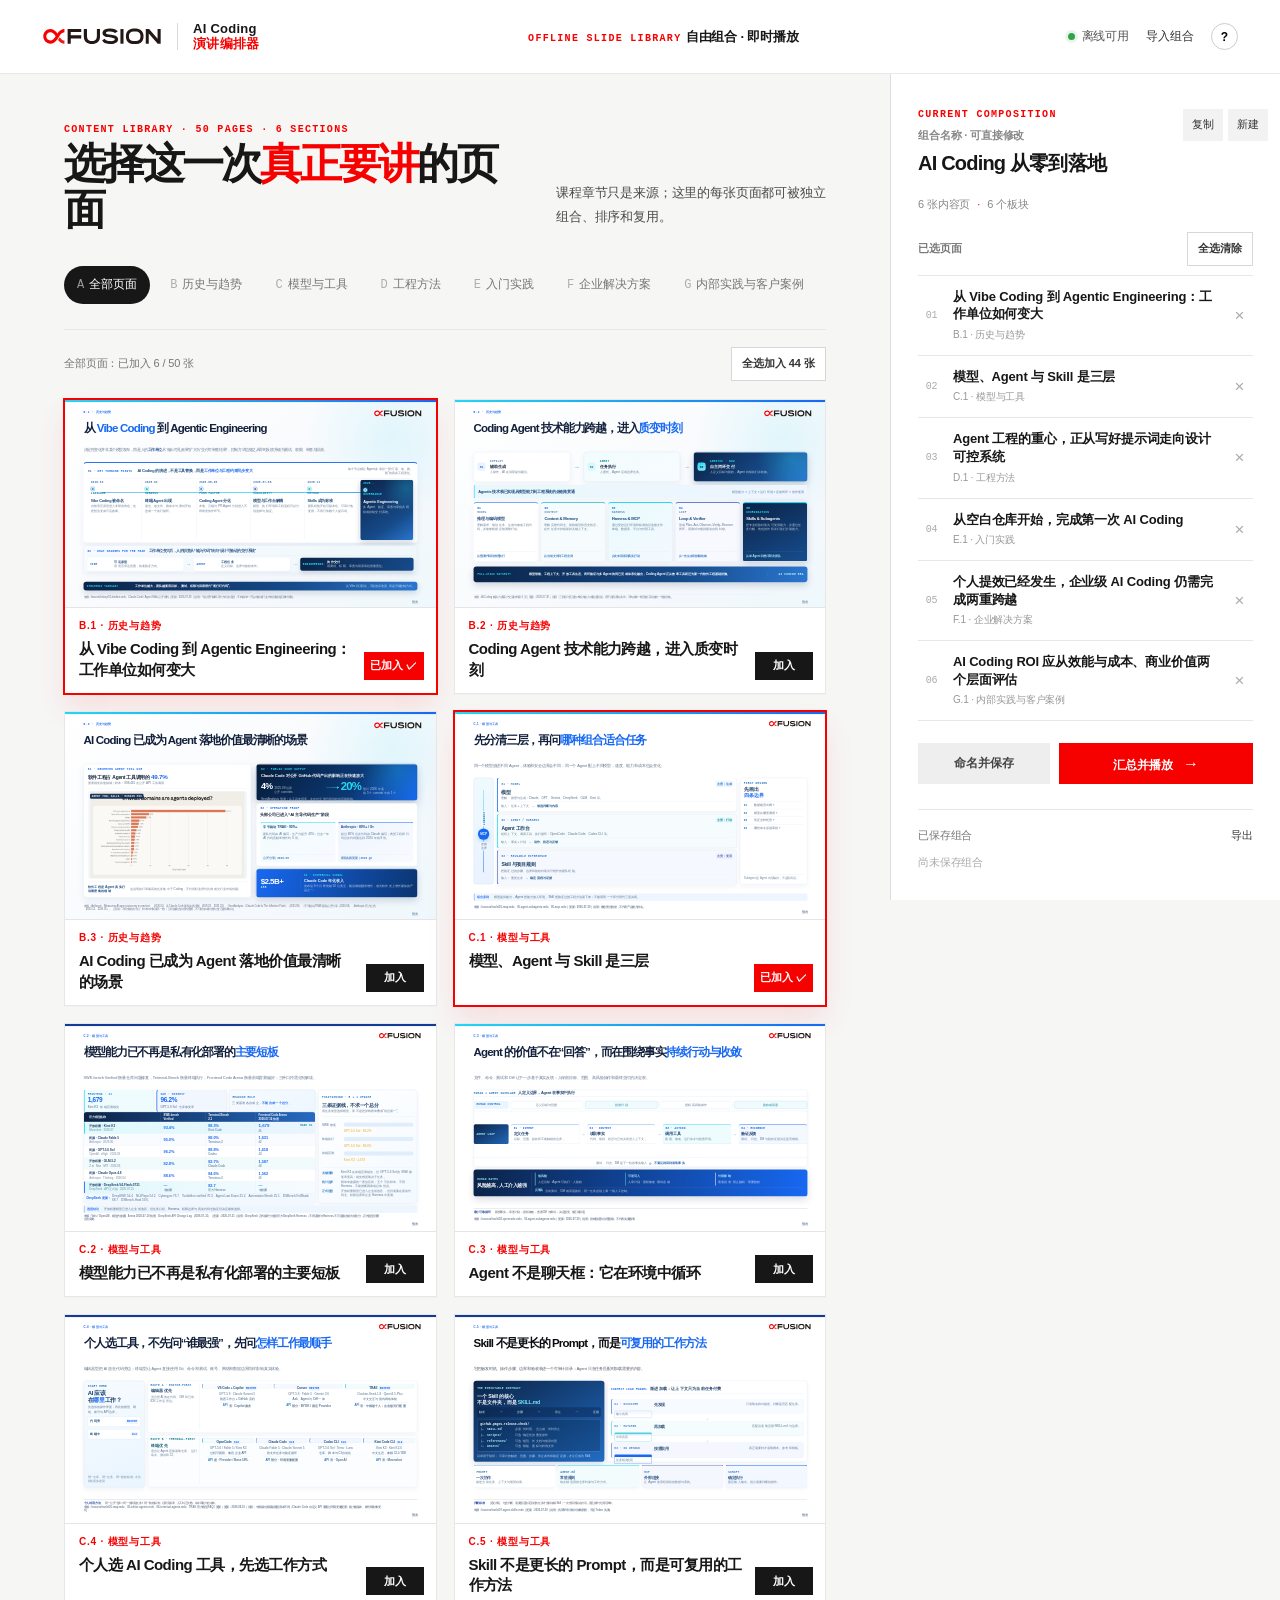
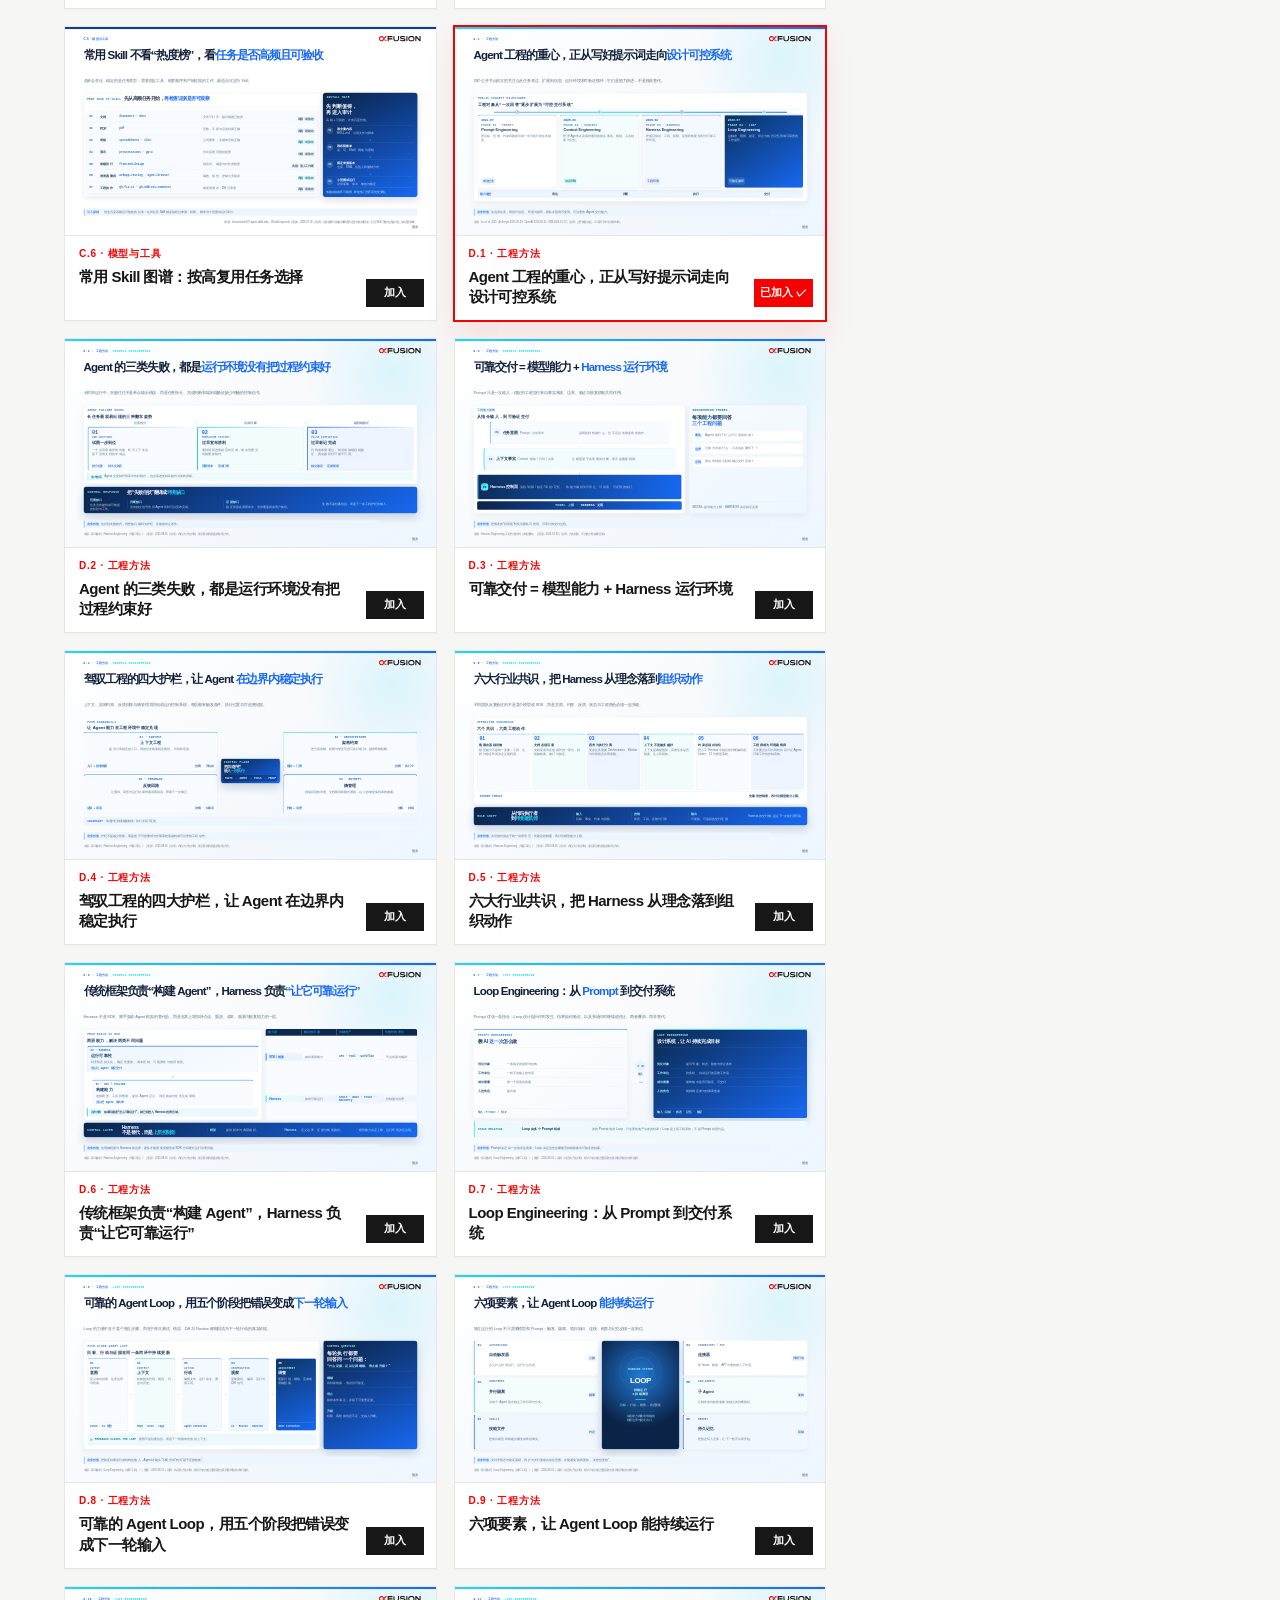
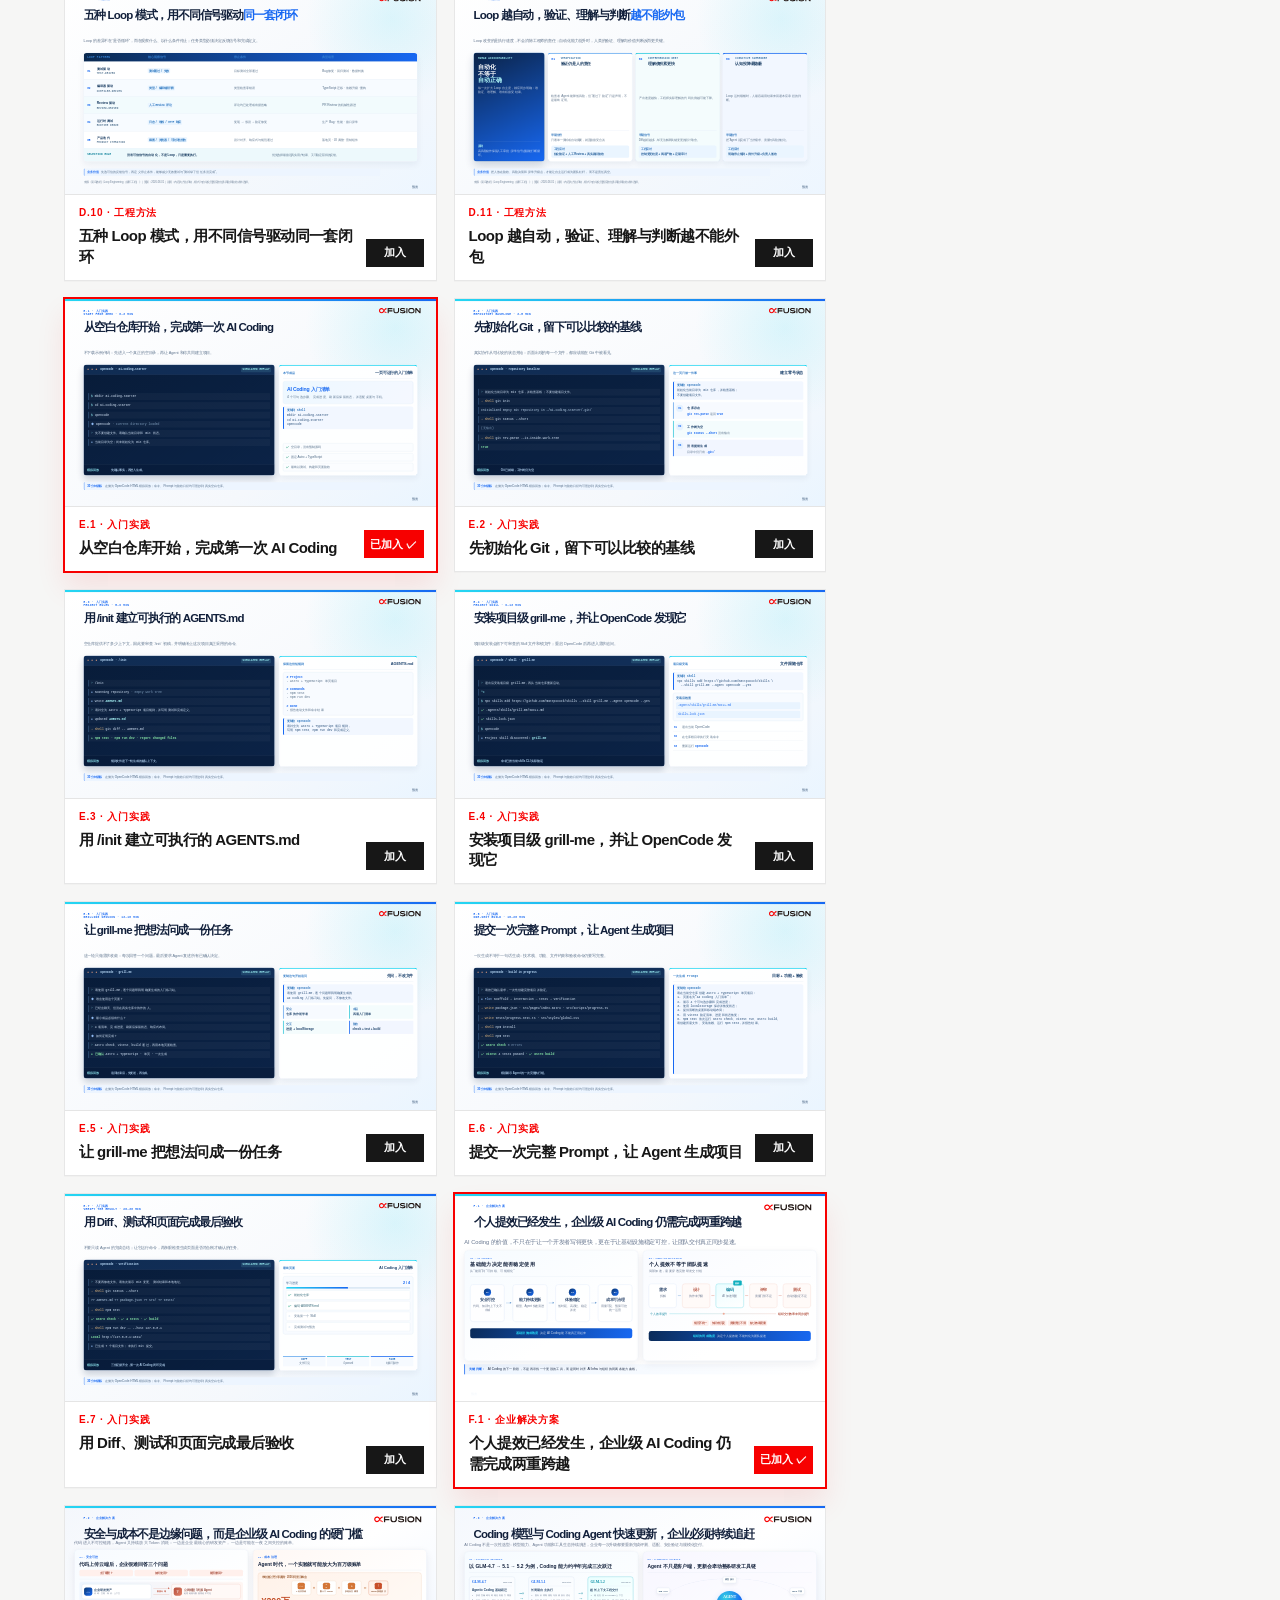
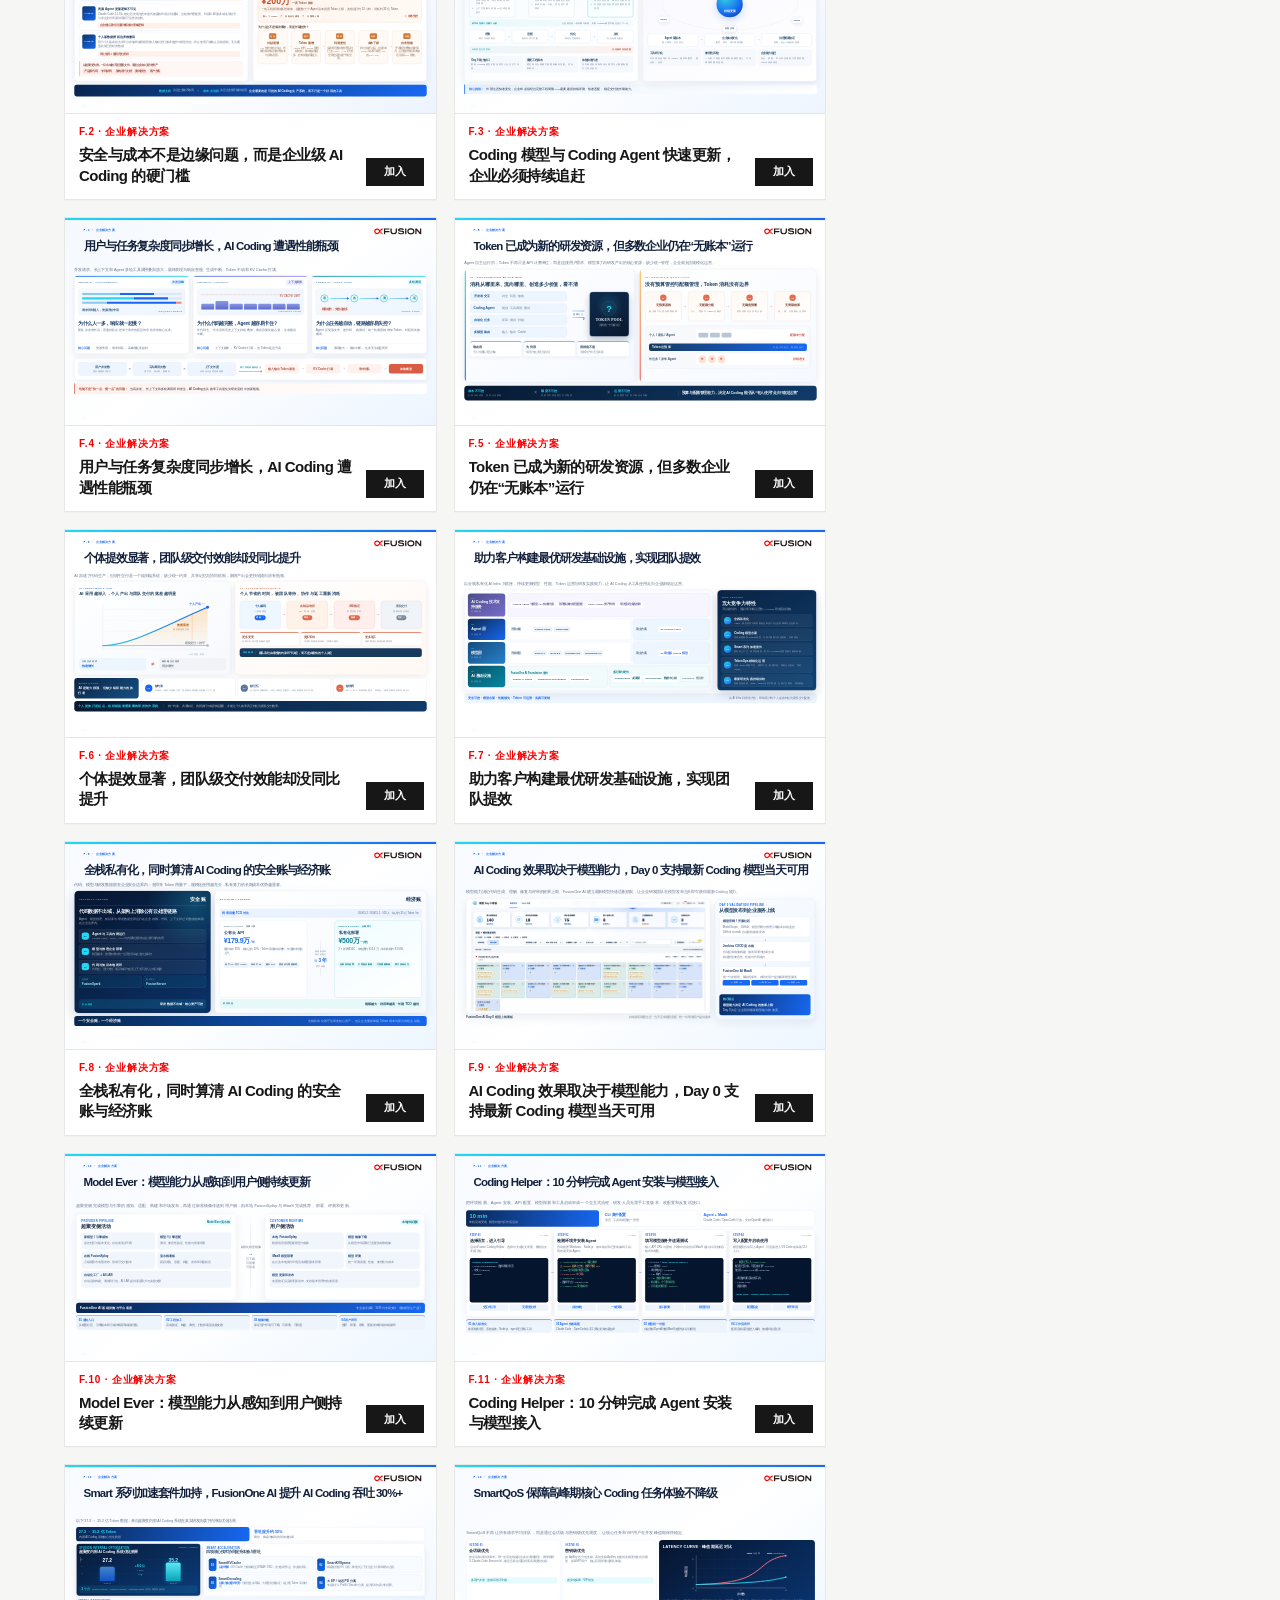
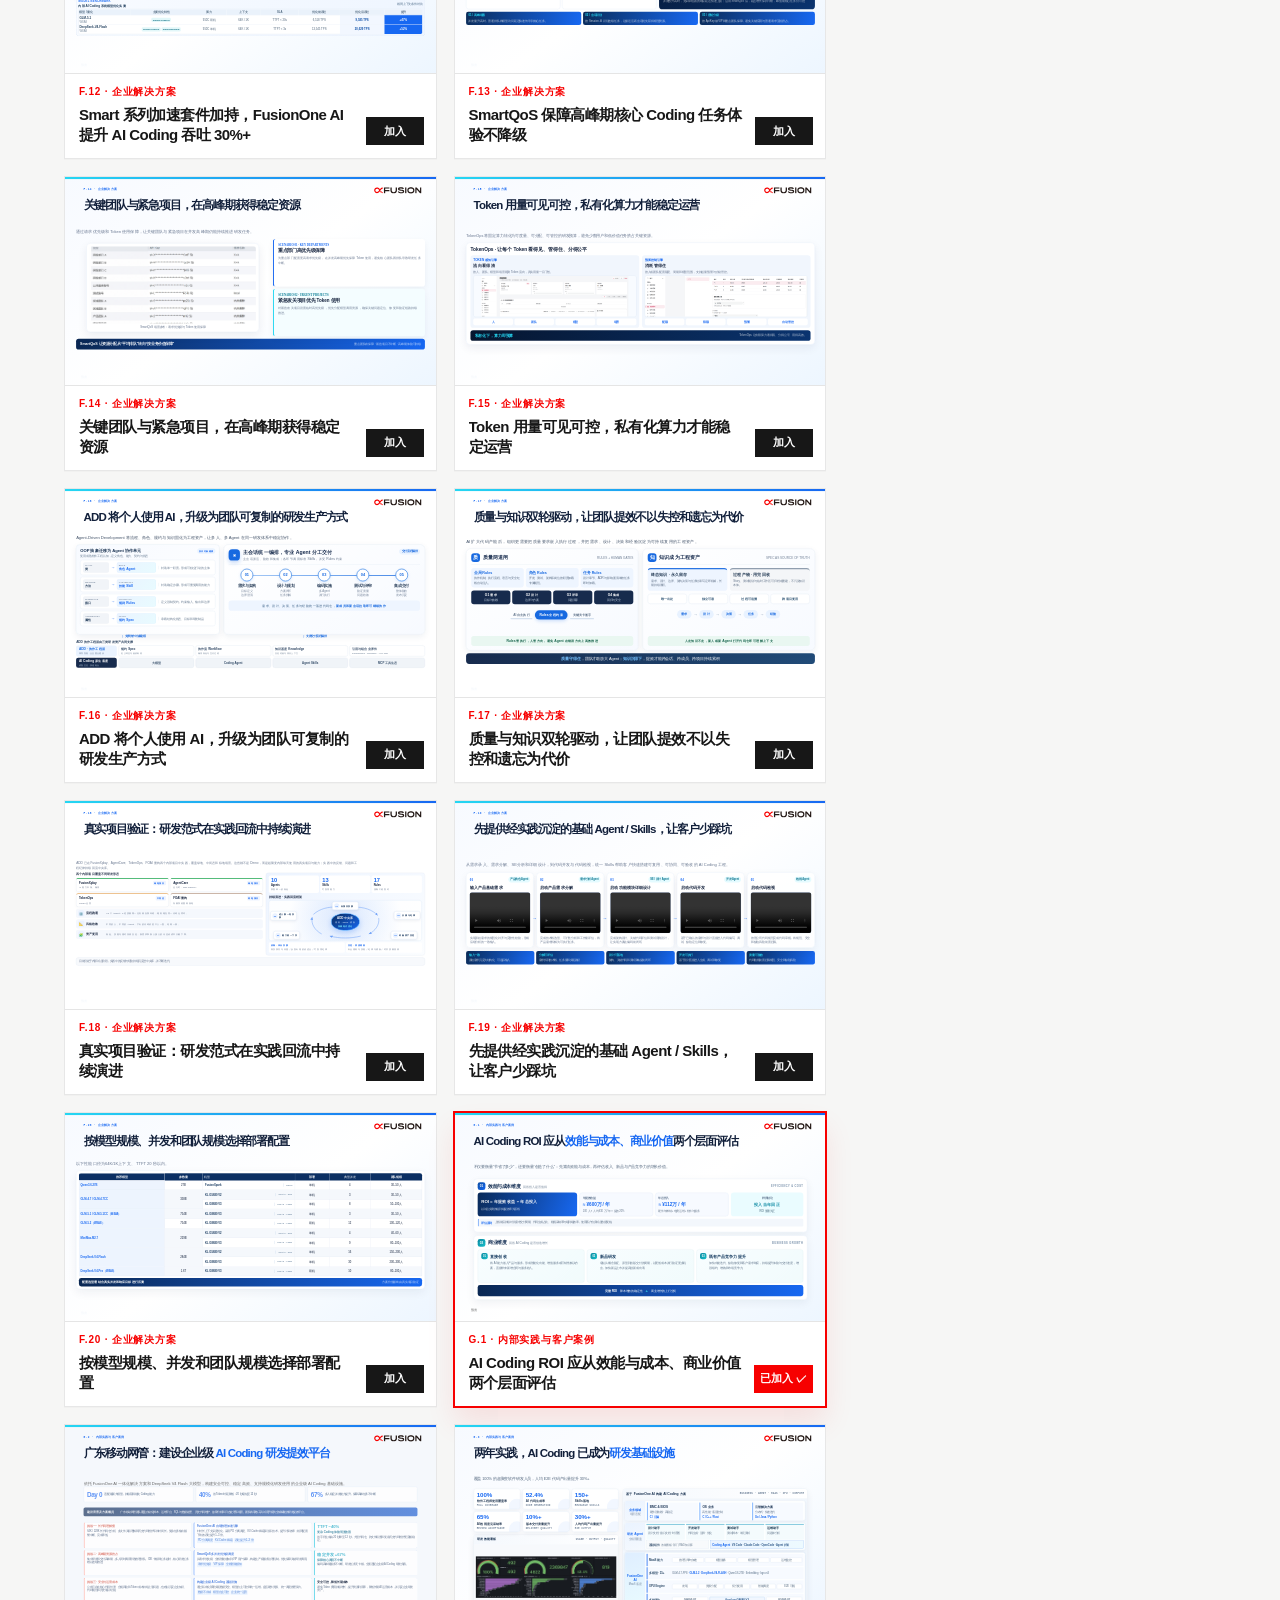
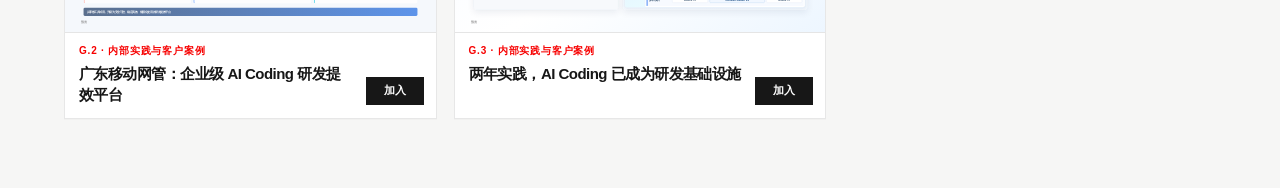
==== index.html @ 217ea009 "chore: establish cleaned presentation baseline" ====
<!doctype html>
<html lang="zh-CN">
<head>
  <meta charset="utf-8">
  <meta name="viewport" content="width=device-width, initial-scale=1">
  <meta name="color-scheme" content="light">
  <title>AI Coding 演讲编排器 · 超聚变</title>
  <link rel="stylesheet" href="assets/html-ppt/base.css">
  <link rel="stylesheet" href="assets/html-ppt/animations.css">
  <link rel="stylesheet" href="styles.css">
  <link rel="stylesheet" href="slides/c-tools-layout.css">
</head>
<body>
  <div class="app-shell">
    <header class="topbar">
      <a class="brand" href="#library" aria-label="超聚变 AI Coding 演讲编排器">
        <img src="assets/media/xfusion-logo.svg" alt="超聚变">
        <span class="brand-divider" aria-hidden="true"></span>
        <span>AI Coding<br><em>演讲编排器</em></span>
      </a>
      <div class="topbar-center">
        <span class="eyebrow">OFFLINE SLIDE LIBRARY</span>
        <strong>自由组合 · 即时播放</strong>
      </div>
      <div class="topbar-actions">
        <span class="offline-status"><i></i> 离线可用</span>
        <button class="text-button" id="importButton" type="button">导入组合</button>
        <input id="importInput" type="file" accept="application/json,.json" hidden>
        <button class="icon-button" id="helpButton" type="button" aria-label="查看快捷键">?</button>
      </div>
    </header>

    <main class="studio" id="library">
      <section class="library-panel" aria-label="PPT 页面库">
        <div class="section-heading">
          <div>
            <p class="eyebrow">CONTENT LIBRARY · <span id="libraryTotal">7</span> PAGES · 6 SECTIONS</p>
            <h1>选择这一次<span>真正要讲</span>的页面</h1>
          </div>
          <p class="intro">课程章节只是来源；这里的每张页面都可被独立组合、排序和复用。</p>
        </div>

        <nav class="section-tabs" id="sectionTabs" aria-label="内容板块"></nav>
        <div class="library-bulk" aria-live="polite">
          <p id="visibleSelectionStatus"></p>
          <button class="bulk-button" id="addVisibleSlides" type="button">全选加入</button>
        </div>
        <div class="slide-grid" id="slideLibrary" aria-live="polite"></div>
      </section>

      <aside class="composition-panel" aria-label="当前演讲组合">
        <div class="composition-head">
          <div>
            <p class="eyebrow">CURRENT COMPOSITION</p>
            <label class="composition-name-label" for="compositionName">组合名称 · 可直接修改</label>
            <input id="compositionName" class="composition-name" aria-label="组合名称" value="AI Coding 从零到落地">
          </div>
          <div class="composition-head-actions"><button class="new-button" id="duplicateComposition" type="button">复制</button><button class="new-button" id="newComposition" type="button">新建</button></div>
        </div>

        <div class="composition-meta">
          <span id="selectionCount">0 张内容页</span>
          <span class="meta-dot">·</span>
          <span id="sectionCount">0 个板块</span>
        </div>

        <div class="selection-toolbar">
          <span>已选页面</span>
          <button class="clear-selection" id="clearSelectedSlides" type="button">全选清除</button>
        </div>

        <ol class="selection-list" id="selectionList" aria-label="已选择页面"></ol>

        <div class="empty-selection" id="emptySelection" hidden>
          <span>+</span>
          <p>从左侧加入页面<br>开始编排一场演讲</p>
        </div>

        <div class="composition-actions">
          <button class="secondary-button" id="saveComposition" type="button" aria-haspopup="dialog">命名并保存</button>
          <button class="primary-button" id="playComposition" type="button">汇总并播放 <span>→</span></button>
        </div>

        <div class="preset-area">
          <div class="preset-heading">
            <span>已保存组合</span>
            <button class="export-button" id="exportComposition" type="button">导出</button>
          </div>
          <div class="preset-list" id="presetList"></div>
        </div>
      </aside>
    </main>
  </div>

  <dialog class="help-dialog" id="helpDialog">
    <div class="dialog-head"><span>播放快捷键</span><button class="icon-button close-dialog" type="button" aria-label="关闭">×</button></div>
    <dl>
      <div><dt>← / → / 空格</dt><dd>上一页 / 下一页</dd></div>
      <div><dt>F</dt><dd>切换全屏</dd></div>
      <div><dt>Esc</dt><dd>退出播放</dd></div>
      <div><dt>↑ / ↓</dt><dd>在编排列表中调整焦点页</dd></div>
    </dl>
  </dialog>

  <dialog class="save-dialog" id="saveDialog" aria-labelledby="saveDialogTitle">
    <form id="saveCompositionForm">
      <div class="dialog-head"><span class="eyebrow">SAVE COMPOSITION</span><button class="icon-button close-dialog" id="cancelSaveComposition" type="button" aria-label="取消保存">×</button></div>
      <h2 id="saveDialogTitle">为这次播放组合命名</h2>
      <p>名称会显示在“已保存组合”中，也会用于导出的文件名。</p>
      <label for="saveCompositionName">组合名称</label>
      <input id="saveCompositionName" name="saveCompositionName" type="text" maxlength="40" required autocomplete="off">
      <div class="save-dialog-actions"><button class="secondary-button" id="cancelSaveCompositionText" type="button">取消</button><button class="primary-button" type="submit">保存组合</button></div>
    </form>
  </dialog>

  <div class="player" id="player" aria-hidden="true">
    <div class="player-toolbar">
      <div class="player-brand"><img src="assets/media/xfusion-logo.svg" alt="超聚变"><span id="playerDeckName"></span></div>
      <div class="player-actions"><span id="playerCounter"></span><button id="fullscreenButton" type="button">全屏</button><button id="closePlayer" type="button">退出 Esc</button></div>
    </div>
    <div class="deck-stage" id="deckStage" aria-live="polite"></div>
    <div class="player-progress"><i id="playerProgress"></i></div>
    <div class="player-hint">← → 切换　·　F 全屏　·　Esc 退出</div>
  </div>

  <template id="slideCardTemplate">
    <article class="slide-card">
      <div class="slide-thumb">
        <iframe class="slide-preview" title="" tabindex="-1" loading="lazy" aria-hidden="true"></iframe>
      </div>
      <div class="card-content"><p class="card-kicker"></p><h2></h2></div>
      <button class="add-slide" type="button"></button>
    </article>
  </template>

  <script src="lesson-manifest.js"></script>
  <script src="lesson-content.js"></script>
  <script src="source-content.js"></script>
  <script src="slides/b-history.js"></script>
  <script src="slides/c-tools.js"></script>
  <script src="slides/e-methods.js"></script>
  <script src="slides/f-practice.js"></script>
  <script src="slides/g-solution.js"></script>
  <script src="slides/h-proof.js"></script>
  <script src="app.js"></script>
</body>
</html>
---- assets/html-ppt/base.css ----
/* html-ppt :: base.css — reset + shared tokens + layout primitives */
/* Default tokens. Themes in assets/themes/*.css override the :root block. */
:root {
  --bg: #ffffff;
  --bg-soft: #f7f7f8;
  --surface: #ffffff;
  --surface-2: #f2f2f4;
  --border: rgba(0,0,0,.08);
  --border-strong: rgba(0,0,0,.16);
  --text-1: #111216;
  --text-2: #55596a;
  --text-3: #8a8f9e;
  --accent: #3b6cff;
  --accent-2: #7a5cff;
  --accent-3: #ff5c8a;
  --good: #1aaf6c;
  --warn: #f5a524;
  --bad:  #e0445a;
  --grad: linear-gradient(135deg,#3b6cff,#7a5cff 55%,#ff5c8a);
  --grad-soft: linear-gradient(135deg,#eef2ff,#f5ecff 55%,#ffeef5);
  --radius: 18px;
  --radius-sm: 12px;
  --radius-lg: 26px;
  --shadow: 0 10px 30px rgba(18,24,40,.08), 0 2px 6px rgba(18,24,40,.04);
  --shadow-lg: 0 24px 60px rgba(18,24,40,.14), 0 6px 16px rgba(18,24,40,.06);
  --font-sans: 'Inter','Noto Sans SC',-apple-system,BlinkMacSystemFont,Helvetica,Arial,sans-serif;
  --font-serif: 'Playfair Display','Noto Serif SC',Georgia,serif;
  --font-mono: 'JetBrains Mono','IBM Plex Mono',SFMono-Regular,Menlo,monospace;
  --font-display: var(--font-sans);
  --letter-tight: -.03em;
  --letter-normal: -.01em;
  --ease: cubic-bezier(.4,0,.2,1);
}

*,*::before,*::after{box-sizing:border-box}
html,body{margin:0;padding:0;background:var(--bg);color:var(--text-1);
  font-family:var(--font-sans);font-weight:400;line-height:1.6;
  -webkit-font-smoothing:antialiased;-moz-osx-font-smoothing:grayscale;
  letter-spacing:var(--letter-normal)}
img,svg,video{max-width:100%;display:block}
a{color:var(--accent);text-decoration:none}
a:hover{text-decoration:underline}
code,kbd,pre,samp{font-family:var(--font-mono)}

/* ================= SLIDE SYSTEM ================= */
.deck{position:relative;width:100vw;height:100vh;overflow:hidden;background:var(--bg)}
.slide{
  position:absolute;inset:0;
  display:flex;flex-direction:column;justify-content:center;
  padding:72px 96px;
  box-sizing:border-box;
  opacity:0;pointer-events:none;
  transition:opacity .5s var(--ease), transform .5s var(--ease);
  transform:translateX(30px);
  overflow:hidden;
}
.slide.is-active{opacity:1;pointer-events:auto;transform:translateX(0);z-index:2}
.slide.is-prev{transform:translateX(-30px)}

/* single-page standalone (used when a layout file is opened directly) */
body.single .slide{position:relative;width:100vw;height:100vh;opacity:1;transform:none;pointer-events:auto}

/* ================= TYPOGRAPHY ================= */
.eyebrow{font-size:13px;font-weight:500;letter-spacing:.16em;text-transform:uppercase;color:var(--text-3)}
.kicker{font-size:14px;font-weight:600;color:var(--accent);letter-spacing:.08em;text-transform:uppercase}
h1.title,.h1{font-family:var(--font-display);font-size:72px;line-height:1.05;font-weight:800;letter-spacing:var(--letter-tight);margin:0 0 18px;color:var(--text-1)}
h2.title,.h2{font-family:var(--font-display);font-size:54px;line-height:1.1;font-weight:700;letter-spacing:var(--letter-tight);margin:0 0 14px}
h3,.h3{font-size:32px;line-height:1.2;font-weight:600;letter-spacing:var(--letter-normal);margin:0 0 10px}
h4,.h4{font-size:22px;line-height:1.3;font-weight:600;margin:0 0 8px}
.lede{font-size:22px;line-height:1.55;color:var(--text-2);font-weight:300;max-width:62ch}
.dim{color:var(--text-2)}
.dim2{color:var(--text-3)}
.mono{font-family:var(--font-mono)}
.serif{font-family:var(--font-serif)}
.gradient-text{background:var(--grad);-webkit-background-clip:text;background-clip:text;-webkit-text-fill-color:transparent;color:transparent}

/* ================= LAYOUT PRIMITIVES ================= */
.stack>*+*{margin-top:14px}
.row{display:flex;gap:24px;align-items:center}
.row.wrap{flex-wrap:wrap}
.grid{display:grid;gap:24px}
.g2{grid-template-columns:repeat(2,1fr)}
.g3{grid-template-columns:repeat(3,1fr)}
.g4{grid-template-columns:repeat(4,1fr)}
.center{display:flex;align-items:center;justify-content:center;text-align:center}
.fill{flex:1}
.sp-t{padding-top:24px}.sp-b{padding-bottom:24px}
.mt-s{margin-top:8px}.mt-m{margin-top:18px}.mt-l{margin-top:32px}
.mb-s{margin-bottom:8px}.mb-m{margin-bottom:18px}.mb-l{margin-bottom:32px}

/* ================= CARDS ================= */
.card{background:var(--surface);border:1px solid var(--border);border-radius:var(--radius);
  padding:26px 28px;box-shadow:var(--shadow);position:relative;overflow:hidden}
.card-soft{background:var(--surface-2);border:1px solid var(--border)}
.card-outline{background:transparent;border:1.5px solid var(--border-strong);box-shadow:none}
.card-accent{background:var(--surface);border-top:3px solid var(--accent)}
.card-hover{transition:transform .3s var(--ease),box-shadow .3s var(--ease)}
.card-hover:hover{transform:translateY(-4px);box-shadow:var(--shadow-lg)}

.pill{display:inline-block;padding:4px 12px;border-radius:999px;font-size:12px;font-weight:500;
  background:var(--surface-2);color:var(--text-2);border:1px solid var(--border)}
.pill-accent{background:color-mix(in srgb,var(--accent) 12%,transparent);color:var(--accent);border-color:color-mix(in srgb,var(--accent) 28%,transparent)}

/* ================= BARS / DIVIDERS ================= */
.divider{height:1px;background:var(--border);width:100%}
.divider-accent{height:3px;width:72px;background:var(--accent);border-radius:2px}

/* ================= CHROME (header/footer/progress) ================= */
.deck-header{position:absolute;top:24px;left:40px;right:40px;display:flex;align-items:center;justify-content:space-between;
  font-size:12px;color:var(--text-3);letter-spacing:.12em;text-transform:uppercase;z-index:10;pointer-events:none}
.deck-footer{position:absolute;bottom:24px;left:40px;right:40px;display:flex;align-items:center;justify-content:space-between;
  font-size:12px;color:var(--text-3);z-index:10;pointer-events:none}
.slide-number::before{content:attr(data-current)}
.slide-number::after{content:" / " attr(data-total)}
.progress-bar{position:fixed;left:0;right:0;bottom:0;height:3px;background:transparent;z-index:20}
.progress-bar > span{display:block;height:100%;width:0;background:var(--accent);transition:width .3s var(--ease)}

/* ================= PRESENTER / OVERVIEW ================= */
.notes{display:none!important}
.notes-overlay{position:fixed;inset:auto 0 0 0;max-height:42vh;background:rgba(20,22,30,.95);color:#e8ebf4;
  padding:20px 32px;font-size:16px;line-height:1.6;border-top:1px solid rgba(255,255,255,.1);transform:translateY(100%);
  transition:transform .3s var(--ease);z-index:40;overflow:auto;font-family:var(--font-sans)}
.notes-overlay.open{transform:translateY(0)}
.overview{position:fixed;inset:0;background:rgba(10,12,18,.92);backdrop-filter:blur(12px);z-index:50;
  display:none;padding:40px;overflow:auto}
.overview.open{display:grid;grid-template-columns:repeat(4,1fr);gap:20px;align-content:start}
.overview .thumb{background:var(--surface);border:1px solid var(--border);border-radius:12px;
  aspect-ratio:16/9;overflow:hidden;cursor:pointer;position:relative;color:var(--text-1);padding:16px;
  font-size:11px;transition:transform .2s var(--ease)}
.overview .thumb:hover{transform:scale(1.04)}
.overview .thumb .n{position:absolute;top:8px;left:10px;font-weight:700;font-size:14px;color:var(--text-3)}
.overview .thumb .t{position:absolute;bottom:10px;left:14px;right:14px;font-weight:600;color:var(--text-1)}

/* ================= PRESENTER VIEW ================= */
/* Presenter view opens in a separate popup window (S key).
 * All presenter styles are self-contained in the popup HTML generated by runtime.js.
 * The audience window (this file) is NOT affected — it stays as normal deck view.
 * Only the .notes class below is needed to hide speaker notes from audience. */

/* ================= UTILITY ================= */
.hidden{display:none!important}
.nowrap{white-space:nowrap}
.tr{text-align:right}.tc{text-align:center}.tl{text-align:left}
.uppercase{text-transform:uppercase;letter-spacing:.12em}

/* ================= PRINT ================= */
@media print{
  .slide{position:relative;opacity:1!important;transform:none!important;page-break-after:always;height:100vh}
  .deck-header,.deck-footer,.progress-bar,.notes-overlay,.overview{display:none!important}
}
---- assets/html-ppt/animations.css ----
/* html-ppt :: animations.css
 * Apply by adding class="anim-<name>" or data-anim="<name>".
 * Durations are deliberately snappy; tweak --anim-dur per element.
 */
:root{--anim-dur:.7s;--anim-ease:cubic-bezier(.4,0,.2,1)}

/* ---------- FADE DIRECTIONALS ---------- */
@keyframes kf-fade-up{from{opacity:0;transform:translateY(32px)}to{opacity:1;transform:none}}
@keyframes kf-fade-down{from{opacity:0;transform:translateY(-32px)}to{opacity:1;transform:none}}
@keyframes kf-fade-left{from{opacity:0;transform:translateX(-40px)}to{opacity:1;transform:none}}
@keyframes kf-fade-right{from{opacity:0;transform:translateX(40px)}to{opacity:1;transform:none}}
.anim-fade-up{animation:kf-fade-up var(--anim-dur) var(--anim-ease) both}
.anim-fade-down{animation:kf-fade-down var(--anim-dur) var(--anim-ease) both}
.anim-fade-left{animation:kf-fade-left var(--anim-dur) var(--anim-ease) both}
.anim-fade-right{animation:kf-fade-right var(--anim-dur) var(--anim-ease) both}

/* ---------- RISE / DROP / ZOOM / BLUR / GLITCH ---------- */
@keyframes kf-rise{from{opacity:0;transform:translateY(60px) scale(.97);filter:blur(6px)}to{opacity:1;transform:none;filter:none}}
@keyframes kf-drop{from{opacity:0;transform:translateY(-60px) scale(.97)}to{opacity:1;transform:none}}
@keyframes kf-zoom{0%{opacity:0;transform:scale(.6)}60%{transform:scale(1.04)}100%{opacity:1;transform:scale(1)}}
@keyframes kf-blur{from{opacity:0;filter:blur(18px)}to{opacity:1;filter:none}}
@keyframes kf-glitch{0%{opacity:0;transform:translateX(0);clip-path:inset(0 0 0 0)}
  20%{opacity:1;transform:translateX(-6px);clip-path:inset(20% 0 30% 0)}
  40%{transform:translateX(4px);clip-path:inset(50% 0 10% 0)}
  60%{transform:translateX(-3px);clip-path:inset(10% 0 60% 0)}
  80%{transform:translateX(2px);clip-path:inset(0 0 0 0)}
  100%{opacity:1;transform:none}}
.anim-rise-in{animation:kf-rise .9s var(--anim-ease) both}
.anim-drop-in{animation:kf-drop .8s var(--anim-ease) both}
.anim-zoom-pop{animation:kf-zoom .7s cubic-bezier(.22,1.3,.36,1) both}
.anim-blur-in{animation:kf-blur .8s var(--anim-ease) both}
.anim-glitch-in{animation:kf-glitch .8s steps(5,end) both}

/* ---------- TYPEWRITER ---------- */
.anim-typewriter{display:inline-block;overflow:hidden;white-space:nowrap;border-right:2px solid currentColor;
  width:0;animation:kf-type 2.4s steps(40,end) forwards, kf-caret 1s step-end infinite}
@keyframes kf-type{to{width:100%}}
@keyframes kf-caret{50%{border-color:transparent}}

/* ---------- GLOW / SHIMMER / GRADIENT-FLOW ---------- */
@keyframes kf-neon{0%,100%{text-shadow:0 0 8px var(--accent),0 0 20px var(--accent)}
  50%{text-shadow:0 0 16px var(--accent),0 0 40px var(--accent),0 0 80px var(--accent)}}
.anim-neon-glow{animation:kf-neon 2s ease-in-out infinite}

.anim-shimmer-sweep{position:relative;overflow:hidden}
.anim-shimmer-sweep::after{content:"";position:absolute;inset:0;
  background:linear-gradient(110deg,transparent 40%,rgba(255,255,255,.55) 50%,transparent 60%);
  transform:translateX(-100%);animation:kf-shimmer 2.4s var(--anim-ease) infinite}
@keyframes kf-shimmer{to{transform:translateX(100%)}}

.anim-gradient-flow{background:linear-gradient(90deg,var(--accent),var(--accent-2,var(--accent)),var(--accent-3,var(--accent)),var(--accent));
  background-size:300% 100%;-webkit-background-clip:text;background-clip:text;color:transparent;-webkit-text-fill-color:transparent;
  animation:kf-gradflow 4s linear infinite}
@keyframes kf-gradflow{to{background-position:300% 0}}

/* ---------- STAGGER LIST ---------- */
.anim-stagger-list > *{opacity:0;animation:kf-rise .65s var(--anim-ease) both}
.anim-stagger-list > *:nth-child(1){animation-delay:.05s}
.anim-stagger-list > *:nth-child(2){animation-delay:.15s}
.anim-stagger-list > *:nth-child(3){animation-delay:.25s}
.anim-stagger-list > *:nth-child(4){animation-delay:.35s}
.anim-stagger-list > *:nth-child(5){animation-delay:.45s}
.anim-stagger-list > *:nth-child(6){animation-delay:.55s}
.anim-stagger-list > *:nth-child(7){animation-delay:.65s}
.anim-stagger-list > *:nth-child(8){animation-delay:.75s}
.anim-stagger-list > *:nth-child(n+9){animation-delay:.85s}

/* ---------- COUNTER-UP (JS-driven, marker class only) ---------- */
.counter{font-variant-numeric:tabular-nums}

/* ---------- SVG PATH DRAW ---------- */
.anim-path-draw path,.anim-path-draw line,.anim-path-draw polyline,.anim-path-draw circle,.anim-path-draw rect{
  stroke-dasharray:1000;stroke-dashoffset:1000;animation:kf-draw 2s var(--anim-ease) forwards}
@keyframes kf-draw{to{stroke-dashoffset:0}}

/* ---------- PARALLAX TILT (hover) ---------- */
.anim-parallax-tilt{transform-style:preserve-3d;transition:transform .4s var(--anim-ease)}
.anim-parallax-tilt:hover{transform:perspective(900px) rotateX(6deg) rotateY(-8deg) translateZ(10px)}

/* ---------- CARD FLIP 3D ---------- */
@keyframes kf-flip{from{transform:perspective(1200px) rotateY(-90deg);opacity:0}
  to{transform:perspective(1200px) rotateY(0);opacity:1}}
.anim-card-flip-3d{animation:kf-flip .9s var(--anim-ease) both;transform-style:preserve-3d;backface-visibility:hidden}

/* ---------- CUBE ROTATE 3D ---------- */
@keyframes kf-cube{from{transform:perspective(1200px) rotateX(20deg) rotateY(-90deg) translateZ(-200px);opacity:0}
  to{transform:perspective(1200px) rotateX(0) rotateY(0) translateZ(0);opacity:1}}
.anim-cube-rotate-3d{animation:kf-cube 1s var(--anim-ease) both}

/* ---------- PAGE TURN 3D ---------- */
@keyframes kf-pageturn{from{transform:perspective(1600px) rotateY(-85deg);transform-origin:left center;opacity:0}
  to{transform:perspective(1600px) rotateY(0);opacity:1}}
.anim-page-turn-3d{animation:kf-pageturn 1s var(--anim-ease) both;transform-origin:left center}

/* ---------- PERSPECTIVE ZOOM ---------- */
@keyframes kf-pzoom{from{opacity:0;transform:perspective(1400px) translateZ(-400px) rotateX(12deg)}
  to{opacity:1;transform:none}}
.anim-perspective-zoom{animation:kf-pzoom 1s var(--anim-ease) both}

/* ---------- MARQUEE SCROLL ---------- */
.anim-marquee-scroll{display:flex;gap:48px;white-space:nowrap;animation:kf-marquee 20s linear infinite}
@keyframes kf-marquee{from{transform:translateX(0)}to{transform:translateX(-50%)}}

/* ---------- KEN BURNS ---------- */
@keyframes kf-kenburns{0%{transform:scale(1) translate(0,0)}100%{transform:scale(1.15) translate(-2%,-1%)}}
.anim-kenburns{animation:kf-kenburns 14s ease-in-out infinite alternate}

/* ---------- CONFETTI BURST (pseudo — pure CSS sparkles) ---------- */
.anim-confetti-burst{position:relative}
.anim-confetti-burst::before,.anim-confetti-burst::after{
  content:"";position:absolute;top:50%;left:50%;width:8px;height:8px;border-radius:50%;
  background:var(--accent);box-shadow:
    20px -30px 0 var(--accent-2,var(--accent)),-25px -20px 0 var(--accent-3,var(--accent)),
    30px 20px 0 var(--good,#1aaf6c),-30px 25px 0 var(--warn,#f5a524),
    40px -10px 0 var(--bad,#e0445a),-45px 0 0 var(--accent),
    10px 40px 0 var(--accent-2,var(--accent)),-15px -40px 0 var(--accent-3,var(--accent));
  opacity:0;animation:kf-confetti 1.2s var(--anim-ease) forwards}
.anim-confetti-burst::after{animation-delay:.15s;transform:rotate(45deg)}
@keyframes kf-confetti{0%{opacity:0;transform:scale(.2)}30%{opacity:1}100%{opacity:0;transform:scale(2.2)}}

/* ---------- SPOTLIGHT ---------- */
@keyframes kf-spot{0%{clip-path:circle(0% at 50% 50%)}100%{clip-path:circle(140% at 50% 50%)}}
.anim-spotlight{animation:kf-spot 1.1s var(--anim-ease) both}

/* ---------- MORPH SHAPE (SVG) ---------- */
.anim-morph-shape path{animation:kf-morph 6s ease-in-out infinite alternate}
@keyframes kf-morph{0%{d:path("M60,120 Q120,20 180,120 T300,120")}
  100%{d:path("M60,120 Q120,220 180,120 T300,120")}}

/* ---------- RIPPLE REVEAL ---------- */
@keyframes kf-ripple{0%{clip-path:circle(0% at 20% 80%);opacity:.4}
  100%{clip-path:circle(160% at 20% 80%);opacity:1}}
.anim-ripple-reveal{animation:kf-ripple 1.2s var(--anim-ease) both}

/* reduced motion */
@media (prefers-reduced-motion: reduce){
  [class*="anim-"]{animation:none!important;transition:none!important}
}
---- styles.css ----
@font-face{font-family:"NotoSansSC";src:local("PingFang SC"),local("Microsoft YaHei"),local("Noto Sans CJK SC")}

:root{--red:#f70000;--red-deep:#ce0000;--ink:#171717;--ink-2:#4b4b4b;--muted:#777;--line:#e7e7e7;--paper:#fff;--surface:#f6f6f5;--surface-2:#efefed;--shadow:0 22px 56px rgba(20,20,20,.10);--sidebar:390px;--radius:4px;--slide-accent-start:#25d7f2;--slide-accent-end:#1768f2}

*{box-sizing:border-box}
html,body{min-height:100%;margin:0;background:var(--surface);color:var(--ink);font-family:NotoSansSC,"Helvetica Neue",sans-serif}
button,input{font:inherit}
button{cursor:pointer}
button:focus-visible,input:focus-visible{outline:3px solid rgba(247,0,0,.3);outline-offset:3px}
.app-shell{min-width:1180px}
.topbar{height:74px;background:#fff;display:flex;align-items:center;justify-content:space-between;padding:0 42px;border-bottom:1px solid #e9e9e9;position:sticky;top:0;z-index:10}
.brand{display:flex;align-items:center;gap:15px;color:var(--ink);text-decoration:none;font-size:13px;font-weight:700;line-height:1.15;letter-spacing:.02em}
.brand img{width:120px;height:auto}
.brand em{font-style:normal;color:var(--red);font-weight:800}
.brand-divider{width:1px;height:27px;background:#d9d9d9}
.topbar-center{text-align:center;line-height:1.15}
.topbar-center strong{font-size:13px}
.eyebrow{margin:0 0 6px;color:var(--red);font:700 10px/1.1 ui-monospace,SFMono-Regular,Menlo,monospace;letter-spacing:.13em}
.topbar-actions{display:flex;align-items:center;gap:17px;font-size:12px}
.offline-status{display:flex;align-items:center;gap:7px;color:#555}
.offline-status i{width:7px;height:7px;border-radius:50%;background:#31a34a;box-shadow:0 0 0 3px rgba(49,163,74,.11)}
.text-button,.export-button{border:0;background:none;padding:0;color:#333}
.text-button:hover,.export-button:hover{color:var(--red)}
.icon-button{width:27px;height:27px;border:1px solid #ccc;background:#fff;border-radius:50%;font-weight:800;line-height:1}
.studio{display:grid;grid-template-columns:minmax(0,1fr) var(--sidebar);min-height:calc(100vh - 74px)}
.library-panel{padding:50px clamp(42px,5vw,84px) 70px;background:var(--surface)}
.section-heading{display:flex;align-items:end;justify-content:space-between;gap:36px;margin-bottom:34px}
.section-heading h1{max-width:690px;margin:0;font-size:clamp(34px,3.3vw,58px);line-height:1.08;letter-spacing:-.065em;font-weight:800}
.section-heading h1 span{color:var(--red)}
.intro{max-width:270px;margin:0 0 4px;color:var(--ink-2);font-size:13px;line-height:1.8}
.section-tabs{display:flex;gap:7px;padding-bottom:25px;border-bottom:1px solid var(--line);overflow:auto}
.section-tab{border:1px solid transparent;background:transparent;color:#777;padding:8px 12px;border-radius:100px;white-space:nowrap;font-size:12px;transition:.2s}
.section-tab:hover{color:var(--ink);background:#fff}
.section-tab.active{background:var(--ink);color:#fff}
.section-tab .tab-index{color:inherit;opacity:.56;margin-right:5px;font-family:ui-monospace,monospace}
.library-bulk{display:flex;align-items:center;justify-content:space-between;gap:18px;margin-top:17px}
.library-bulk p{margin:0;color:#777;font-size:11px}
.bulk-button,.clear-selection{border:1px solid #d7d7d7;background:#fff;color:#333;padding:7px 10px;font-size:11px;font-weight:800;transition:.2s}
.bulk-button:hover,.clear-selection:hover{border-color:var(--red);color:var(--red)}
.bulk-button:disabled,.clear-selection:disabled{cursor:not-allowed;border-color:#ececec;color:#bbb;background:#fafafa}
.slide-grid{display:grid;grid-template-columns:repeat(2,minmax(0,1fr));gap:17px;margin-top:18px}
.slide-card{position:relative;display:flex;flex-direction:column;min-width:0;background:#fff;border:1px solid #e7e7e7;box-shadow:0 1px 0 rgba(0,0,0,.02);transition:transform .22s ease,box-shadow .22s ease,border .22s ease}
.slide-card:hover{z-index:1;transform:translateY(-3px);border-color:#d0d0d0;box-shadow:0 18px 30px rgba(0,0,0,.09)}
.slide-card.is-selected{border-color:var(--red);box-shadow:0 0 0 1px var(--red),0 16px 28px rgba(247,0,0,.09)}
.slide-thumb{position:relative;width:100%;aspect-ratio:16/9;overflow:hidden;background:#eaf0f7;border-bottom:1px solid #e5e5e5}
.slide-preview{position:absolute;top:0;left:0;width:1440px;height:810px;border:0;transform-origin:top left;pointer-events:none;background:#f5f5f5}
.card-content{min-width:0;padding:10px 82px 13px 14px}
.card-kicker{margin:0 0 5px;color:var(--red);font-size:10px;font-weight:800;letter-spacing:.08em}
.card-content h2{display:-webkit-box;overflow:hidden;margin:0;font-size:15px;line-height:1.35;letter-spacing:-.035em;-webkit-box-orient:vertical;-webkit-line-clamp:2}
.card-summary{display:none}
.add-slide{position:absolute;right:12px;bottom:13px;min-width:58px;height:28px;border:0;background:var(--ink);color:white;font-size:11px;font-weight:700;transition:.2s}
.add-slide:hover{background:var(--red)}
.slide-card.is-selected .add-slide{background:var(--red)}
.composition-panel{padding:35px 27px 28px;background:#fff;border-left:1px solid #ddd;display:flex;flex-direction:column;min-height:calc(100vh - 74px);position:sticky;top:74px;height:calc(100vh - 74px)}
.composition-head{display:flex;align-items:start;justify-content:space-between;gap:15px}
.composition-name-label{display:block;margin:7px 0 1px;color:#888;font-size:11px;font-weight:700}
.composition-name{width:250px;border:0;border-bottom:1px solid transparent;padding:1px 0 4px;color:var(--ink);font-size:20px;font-weight:800;letter-spacing:-.04em;background:transparent}
.composition-name:hover,.composition-name:focus{border-bottom-color:var(--red)}
.new-button{border:0;background:#f2f2f2;color:#333;padding:7px 9px;font-size:11px}
.new-button:hover{background:#e7e7e7}
.composition-meta{display:flex;gap:7px;margin:12px 0 19px;color:#888;font-size:11px}
.meta-dot{color:var(--red)}
.selection-toolbar{display:flex;align-items:center;justify-content:space-between;padding:0 0 9px;color:#777;font-size:11px;font-weight:800}
.selection-list{list-style:none;margin:0;padding:0;flex:1;overflow:auto}
.selection-item{position:relative;display:grid;grid-template-columns:27px 1fr 19px;align-items:center;gap:8px;padding:12px 4px 12px 0;border-top:1px solid var(--line);cursor:grab}
.selection-item.dragging{opacity:.42}
.selection-item:last-child{border-bottom:1px solid var(--line)}
.selection-number{align-self:stretch;display:flex;align-items:center;justify-content:center;color:#aaa;font:10px ui-monospace,monospace}
.selection-item:hover .selection-number{color:var(--red)}
.selection-content{min-width:0}
.selection-title{margin:0;font-size:13px;font-weight:700;line-height:1.35}
.selection-section{margin:4px 0 0;color:#989898;font-size:10px}
.remove-slide{border:0;background:transparent;color:#aaa;padding:2px;font-size:17px;line-height:1}
.remove-slide:hover{color:var(--red)}
.empty-selection{flex:1;display:grid;place-items:center;text-align:center;color:#999;font-size:12px;line-height:1.7}
.empty-selection span{display:block;margin-bottom:-20px;color:var(--red);font-size:35px;font-weight:200}
.composition-actions{display:grid;grid-template-columns:.95fr 1.4fr;gap:9px;margin-top:18px}
.secondary-button,.primary-button{height:41px;border:0;font-size:12px;font-weight:800}
.secondary-button{background:#eee;color:#444}
.secondary-button:hover{background:#dedede}
.primary-button{background:var(--red);color:white}
.primary-button:hover{background:var(--red-deep)}
.primary-button span{margin-left:7px;font-size:16px}
.preset-area{margin-top:25px;padding-top:17px;border-top:1px solid var(--line)}
.preset-heading{display:flex;justify-content:space-between;margin-bottom:10px;color:#777;font-size:11px}
.preset-list{display:grid;gap:4px;max-height:165px;overflow:auto}
.preset{width:100%;display:grid;grid-template-columns:1fr auto;align-items:center;gap:8px;border:0;background:transparent;padding:8px 7px;text-align:left;color:#555;font-size:11px}
.preset:hover,.preset.is-active{background:#f3f3f3;color:var(--ink)}
.preset.is-active:before{content:"";position:absolute;width:2px;height:18px;left:0;background:var(--red)}
.preset{position:relative}
.preset span:last-child{color:#aaa;font-size:10px}
.help-dialog{width:340px;border:0;box-shadow:0 24px 70px rgba(0,0,0,.2);padding:20px}
.help-dialog::backdrop{background:rgba(0,0,0,.3)}
.dialog-head{display:flex;justify-content:space-between;align-items:center;font-weight:800}
.help-dialog dl{margin:19px 0 0}
.help-dialog dl div{display:flex;justify-content:space-between;padding:11px 0;border-top:1px solid var(--line);font-size:12px}
.help-dialog dt{font-weight:800}
.help-dialog dd{margin:0;color:#777}
.save-dialog{width:min(410px,calc(100vw - 40px));border:0;padding:24px;box-shadow:0 24px 70px rgba(0,0,0,.2)}
.save-dialog::backdrop{background:rgba(0,0,0,.3)}
.save-dialog h2{margin:18px 0 7px;font-size:22px;letter-spacing:-.04em}
.save-dialog p{margin:0 0 22px;color:#777;font-size:12px;line-height:1.65}
.save-dialog label{display:block;margin-bottom:7px;color:#666;font-size:12px;font-weight:800}
.save-dialog input{width:100%;height:42px;border:1px solid #cfcfcf;padding:0 11px;color:var(--ink);font:700 16px/1 var(--sans);outline:0}
.save-dialog input:focus{border-color:var(--red);box-shadow:0 0 0 3px rgba(247,0,0,.1)}
.save-dialog-actions{display:flex;justify-content:flex-end;gap:9px;margin-top:20px}
.save-dialog-actions .secondary-button,.save-dialog-actions .primary-button{height:38px;padding:0 15px}
.player{display:none;position:fixed;inset:0;z-index:30;background:#111;color:#fff}
.player.is-open{display:block}
.player-toolbar{height:53px;display:flex;align-items:center;justify-content:space-between;padding:0 25px;color:#d6d6d6;font-size:11px}
.player-brand{display:flex;align-items:center;gap:13px}
.player-brand img{width:94px;filter:brightness(0) invert(1)}
.player-actions{display:flex;align-items:center;gap:18px}
.player-actions button{border:0;background:transparent;color:#e6e6e6;font-size:11px}
.player-actions button:hover{color:var(--red)}
.deck-stage{height:calc(100vh - 53px);display:grid;place-items:center;padding:0 5vw 5.2vh}
.presentation-slide{position:relative;width:min(100%,calc((100vh - 105px) * 1.7777));aspect-ratio:16/9;overflow:hidden;background:#fbfbfa;color:var(--ink);box-shadow:0 30px 90px rgba(0,0,0,.35);animation:slide-in .35s both}
.presentation-slide::before{content:"";position:absolute;top:0;left:0;right:0;height:8px;background:linear-gradient(90deg,var(--slide-accent-start),var(--slide-accent-end))}
.presentation-slide .slide-logo{position:absolute;right:3.8%;top:4.8%;width:13%;height:auto}
.presentation-slide .slide-index{position:absolute;left:4.4%;bottom:4.4%;font:700 10px ui-monospace,monospace;color:#929292}
.presentation-slide .slide-chapter{position:absolute;top:5%;left:5%;color:var(--slide-accent-end);font:800 11px ui-monospace,monospace;letter-spacing:.12em;white-space:nowrap}
.presentation-slide .slide-kicker{position:absolute;left:5%;right:5%;top:9%;margin:0;color:var(--slide-accent-end);font:700 10px ui-monospace,SFMono-Regular,Menlo,monospace;line-height:1.2;letter-spacing:.1em;white-space:nowrap}
.presentation-slide .slide-title{position:absolute;left:5%;right:5%;top:13%;max-width:none;margin:0;font-size:clamp(24px,3.1vw,54px);line-height:1.1;letter-spacing:-.07em;white-space:nowrap}
.presentation-slide .slide-subtitle{position:absolute;left:5%;top:29%;max-width:72%;margin:0;color:#676767;font-size:clamp(11px,1.1vw,18px);line-height:1.65}
.source-frame-slide{--source-slide-scale:1;background:#fff}
.source-frame-slide::before{z-index:2}
.source-slide-frame{position:absolute;z-index:0;top:0;left:0;display:block;width:1440px;height:810px;border:0;background:#fff;pointer-events:none;transform:scale(var(--source-slide-scale));transform-origin:top left}
.source-frame-slide[data-source-page="unified-skills"] .source-slide-frame{pointer-events:auto}
.source-frame-slide .slide-chapter,.source-frame-slide .slide-logo,.source-frame-slide .slide-index,.source-frame-slide .slide-kicker,.source-frame-slide .slide-title{z-index:3}
.source-frame-slide .slide-chapter{color:var(--slide-accent-end)}
.source-frame-slide .slide-kicker{color:var(--slide-accent-end)}
.source-frame-slide .slide-title{color:#12203b}
.source-frame-slide .slide-index{bottom:3%;color:#f5f8fc}
.cover-slide,.toc-slide,.end-slide{--enterprise-blue:#1768f2;--enterprise-cyan:#25d7f2;--enterprise-navy:#0b2347}
.cover-slide{background:radial-gradient(circle at 76% 25%,rgba(56,158,255,.27),transparent 27%),linear-gradient(132deg,#071a36 0%,#0b2c5d 53%,#1768f2 128%);color:#fff}
.cover-slide::before,.toc-slide::before,.end-slide::before{height:8px;background:linear-gradient(90deg,var(--enterprise-cyan),var(--enterprise-blue))}
.cover-slide .cover-grid{position:absolute;right:-5%;top:-10%;width:54%;height:123%;opacity:.25;background-image:linear-gradient(rgba(172,238,247,.36) 1px,transparent 1px),linear-gradient(90deg,rgba(172,238,247,.36) 1px,transparent 1px);background-size:38px 38px;transform:skewX(-13deg);transform-origin:bottom;animation:cover-grid-drift 18s ease-in-out infinite alternate}
.cover-slide .cover-grid::after{content:"";position:absolute;inset:0;background:linear-gradient(110deg,rgba(7,26,54,.96) 0%,rgba(7,26,54,.15) 53%,rgba(37,215,242,.08) 100%)}
.cover-glow{position:absolute;border:2px solid rgba(151,240,249,.46);border-radius:50%;filter:drop-shadow(0 0 26px rgba(37,215,242,.14))}.cover-glow-one{right:6%;bottom:-23%;width:52%;aspect-ratio:1}.cover-glow-two{right:17%;bottom:-7%;width:25%;aspect-ratio:1;border-color:rgba(255,255,255,.24)}
.cover-slide .slide-chapter{top:8%;left:8%;color:#9cecf5;font-size:clamp(10px,.75vw,12px);letter-spacing:.15em}
.cover-scanline{position:absolute;z-index:1;left:0;right:0;top:-15%;height:1px;background:linear-gradient(90deg,transparent 0%,rgba(37,215,242,.08) 18%,rgba(156,236,245,.76) 50%,rgba(37,215,242,.08) 82%,transparent 100%);box-shadow:0 0 18px rgba(37,215,242,.5);animation:cover-scan 9s linear infinite}
.cover-brand-logo{position:absolute;z-index:3;right:7%;top:7%;width:12%;height:auto;filter:brightness(0) invert(1);opacity:.92}
.cover-copy{position:absolute;z-index:3;left:8%;top:24%;max-width:51%}.cover-overline{margin:0 0 14px;color:#9cecf5;font:700 clamp(10px,.7vw,11px) ui-monospace,SFMono-Regular,Menlo,monospace;letter-spacing:.12em}.cover-slide .cover-title{margin:0;max-width:100%;font-size:clamp(42px,4.9vw,78px);line-height:1.02;letter-spacing:-.09em;white-space:nowrap;text-shadow:0 0 30px rgba(37,215,242,.1)}.cover-slide .cover-title span{color:var(--enterprise-cyan)}
.cover-slide .cover-line{display:block;width:135px;height:4px;margin:27px 0 22px;background:linear-gradient(90deg,var(--enterprise-cyan),rgba(37,215,242,.08));box-shadow:0 0 18px rgba(37,215,242,.35)}.cover-lead{max-width:500px;margin:0;color:rgba(235,248,255,.78);font-size:clamp(12px,1.08vw,17px);line-height:1.65}.cover-slide .cover-meta{position:absolute;z-index:3;left:8%;bottom:12%;display:flex;align-items:baseline;gap:8px;color:rgba(232,248,255,.72);font-size:clamp(10px,.75vw,12px)}.cover-slide .cover-meta b{color:#fff;font-size:clamp(21px,2.15vw,34px);line-height:1;letter-spacing:-.07em}.cover-slide .cover-meta i{width:27px;height:1px;margin:0 9px;background:rgba(156,236,245,.7)}.cover-footnote{position:absolute;right:7%;bottom:7%;z-index:3;margin:0;color:rgba(229,247,255,.64);font:700 clamp(10px,.58vw,9px) ui-monospace,SFMono-Regular,Menlo,monospace;letter-spacing:.09em}
.cover-visual{position:absolute;z-index:2;top:11%;right:3.5%;width:46%;height:78%;color:#dffaff;pointer-events:none}.cover-visual::before{content:"";position:absolute;inset:5% 3% 4%;border-radius:50%;background:radial-gradient(circle at 50% 50%,rgba(37,215,242,.14),transparent 29%),radial-gradient(circle at 50% 50%,transparent 43%,rgba(37,215,242,.06) 43.2%,transparent 43.8%)}.cover-visual::after{content:"";position:absolute;inset:0;background:linear-gradient(90deg,rgba(7,26,54,.75),transparent 18%,transparent 88%,rgba(7,26,54,.2));opacity:.75}
.cover-visual-caption{position:absolute;z-index:4;right:4%;top:0;color:rgba(156,236,245,.7);font:700 10px/1 ui-monospace,SFMono-Regular,Menlo,monospace;letter-spacing:.12em}.cover-orbit{position:absolute;z-index:1;left:50%;top:48%;border:1px solid rgba(156,236,245,.34);border-radius:50%;transform:translate(-50%,-50%) rotate(-16deg);box-shadow:0 0 28px rgba(37,215,242,.06);animation:cover-orbit-spin 24s linear infinite}.cover-orbit-outer{width:75%;aspect-ratio:1;transform:translate(-50%,-50%) rotate(-16deg) skewX(-12deg)}.cover-orbit-inner{width:49%;aspect-ratio:1;border-color:rgba(255,255,255,.25);transform:translate(-50%,-50%) rotate(28deg) skewX(18deg);animation-direction:reverse;animation-duration:17s}.cover-orbit-outer::before,.cover-orbit-outer::after,.cover-orbit-inner::before,.cover-orbit-inner::after{content:"";position:absolute;width:7px;height:7px;border-radius:50%;background:var(--enterprise-cyan);box-shadow:0 0 14px var(--enterprise-cyan)}.cover-orbit-outer::before{left:16%;top:9%}.cover-orbit-outer::after{right:7%;bottom:24%;background:#fff;box-shadow:0 0 14px #fff}.cover-orbit-inner::before{right:5%;top:18%;width:5px;height:5px}.cover-orbit-inner::after{left:7%;bottom:20%;width:5px;height:5px;background:#8a9cff;box-shadow:0 0 14px #8a9cff}
.cover-connector{position:absolute;z-index:1;height:1px;background:linear-gradient(90deg,rgba(37,215,242,.04),rgba(156,236,245,.72),rgba(37,215,242,.04));transform-origin:left center;box-shadow:0 0 9px rgba(37,215,242,.4)}.cover-connector-model{left:23%;top:28%;width:29%;transform:rotate(31deg)}.cover-connector-agent{left:52%;top:34%;width:26%;transform:rotate(-18deg)}.cover-connector-skill{left:25%;top:60%;width:29%;transform:rotate(-28deg)}.cover-connector-proof{left:51%;top:62%;width:28%;transform:rotate(25deg)}
.cover-node{position:absolute;z-index:3;min-width:116px;padding:10px 13px;border:1px solid rgba(156,236,245,.34);border-radius:8px;background:linear-gradient(135deg,rgba(13,54,101,.86),rgba(9,29,61,.72));box-shadow:0 10px 22px rgba(0,0,0,.16),inset 0 1px rgba(255,255,255,.12);backdrop-filter:blur(8px);animation:cover-node-float 5s ease-in-out infinite}.cover-node::before{content:"";position:absolute;left:-4px;top:14px;width:6px;height:6px;border-radius:50%;background:var(--enterprise-cyan);box-shadow:0 0 12px var(--enterprise-cyan)}.cover-node b{display:block;color:#a8f3f7;font:800 11px/1 ui-monospace,SFMono-Regular,Menlo,monospace;letter-spacing:.12em}.cover-node span{display:block;margin-top:6px;color:rgba(232,250,255,.7);font-size:11px}.cover-node-model{left:6%;top:19%;animation-delay:-.8s}.cover-node-agent{right:1%;top:35%;animation-delay:-2.4s}.cover-node-skill{left:11%;bottom:14%;animation-delay:-3.7s}.cover-node-proof{right:4%;bottom:11%;animation-delay:-1.5s}.cover-core{position:absolute;z-index:3;left:50%;top:48%;width:164px;height:164px;display:flex;flex-direction:column;align-items:center;justify-content:center;border:1px solid rgba(156,236,245,.8);border-radius:50%;background:radial-gradient(circle at 35% 25%,#258fbd 0%,#123d76 36%,#091b40 75%);box-shadow:0 0 0 12px rgba(37,215,242,.06),0 0 42px rgba(37,215,242,.27),inset 0 0 32px rgba(37,215,242,.18);transform:translate(-50%,-50%);animation:cover-core-pulse 4s ease-in-out infinite}.cover-core::before{content:"";position:absolute;inset:10px;border:1px solid rgba(255,255,255,.19);border-radius:50%;border-top-color:rgba(37,215,242,.85);transform:rotate(-24deg)}.cover-core span{color:#9cf0f5;font:800 21px/1 ui-monospace,SFMono-Regular,Menlo,monospace;letter-spacing:.06em}.cover-core b{margin-top:6px;color:#fff;font-size:17px;letter-spacing:.08em}.cover-core small{margin-top:7px;color:rgba(217,247,255,.64);font:700 10px/1.2 ui-monospace,SFMono-Regular,Menlo,monospace;letter-spacing:.14em;text-align:center}.cover-flow{position:absolute;z-index:4;left:17%;right:12%;bottom:0;display:flex;align-items:center;justify-content:center;gap:7px;padding:9px 12px;border-top:1px solid rgba(156,236,245,.22);border-bottom:1px solid rgba(156,236,245,.12);color:rgba(219,248,255,.68);font:700 10px/1 ui-monospace,SFMono-Regular,Menlo,monospace;letter-spacing:.08em}.cover-flow i{color:var(--enterprise-cyan);font-size:13px;font-style:normal}.cover-flow strong{color:#fff}
@keyframes cover-grid-drift{from{transform:skewX(-13deg) translate3d(0,0,0)}to{transform:skewX(-13deg) translate3d(-18px,10px,0)}}@keyframes cover-scan{0%{transform:translateY(0);opacity:0}12%{opacity:.8}82%{opacity:.65}100%{transform:translateY(970px);opacity:0}}@keyframes cover-orbit-spin{to{transform:translate(-50%,-50%) rotate(344deg) skewX(-12deg)}}@keyframes cover-node-float{0%,100%{transform:translateY(0)}50%{transform:translateY(-5px)}}@keyframes cover-core-pulse{0%,100%{box-shadow:0 0 0 12px rgba(37,215,242,.06),0 0 42px rgba(37,215,242,.27),inset 0 0 32px rgba(37,215,242,.18)}50%{box-shadow:0 0 0 18px rgba(37,215,242,.03),0 0 62px rgba(37,215,242,.42),inset 0 0 42px rgba(37,215,242,.24)}}
@keyframes cover-orbit-spin-inner{to{transform:translate(-50%,-50%) rotate(-332deg) skewX(18deg)}}
.cover-orbit-inner{animation-name:cover-orbit-spin-inner}
.cover-node-model{left:28%;top:17%}
@media (prefers-reduced-motion:reduce){.cover-slide .cover-grid,.cover-scanline,.cover-orbit,.cover-node,.cover-core{animation:none!important}}
.toc-slide{background:linear-gradient(145deg,#f8fbff 0%,#f1f7ff 66%,#e7f5ff 100%);color:#11233f}.toc-slide .slide-chapter{top:8%;left:5%;color:#2873d6;font-size:clamp(10px,.7vw,11px);letter-spacing:.14em}.toc-grid{position:absolute;inset:0;opacity:.48;background-image:radial-gradient(circle at 1px 1px,rgba(33,111,206,.16) 1px,transparent 1.2px);background-size:25px 25px;mask-image:linear-gradient(105deg,transparent 0%,#000 50%,transparent 100%)}.toc-head{position:absolute;z-index:1;left:5%;top:18%;max-width:53%}.toc-overline{margin:0 0 11px;color:#2a78d5;font:800 clamp(10px,.66vw,10px) ui-monospace,SFMono-Regular,Menlo,monospace;letter-spacing:.12em}.toc-slide .slide-title{position:static;max-width:none;font-size:clamp(32px,3.85vw,62px);line-height:1.02;letter-spacing:-.075em}.toc-slide .slide-title span{color:#1768f2}.toc-slide .slide-subtitle{position:static;max-width:585px;margin:16px 0 0;color:#59738f;font-size:clamp(11px,.98vw,15px);line-height:1.65}.toc-summary{position:absolute;z-index:1;top:20%;right:5%;display:flex;align-items:baseline;gap:7px;padding:13px 17px;border:1px solid #cfe2f6;border-radius:9px;background:rgba(255,255,255,.8);box-shadow:0 10px 24px rgba(21,74,140,.06);color:#66809b;font-size:clamp(10px,.66vw,10px)}.toc-summary b,.toc-summary strong{color:#1768f2;font-size:clamp(22px,2.05vw,32px);line-height:1;letter-spacing:-.075em}.toc-summary i{width:21px;height:1px;margin:0 7px;background:#8bb5e7}.toc-slide .toc-list{position:absolute;z-index:1;left:5%;right:5%;top:48%;display:grid;grid-template-columns:repeat(2,1fr);gap:10px 3.4%}.toc-slide .toc-item{display:grid;grid-template-columns:48px 1fr auto;gap:12px;align-items:center;min-height:66px;padding:10px 13px;border:1px solid #d8e6f5;border-left:4px solid #62a8ef;border-radius:8px;background:rgba(255,255,255,.76);box-shadow:0 8px 20px rgba(17,66,125,.04)}.toc-slide .toc-item:nth-child(3n + 2){border-left-color:#47c9df}.toc-slide .toc-item:nth-child(3n){border-left-color:#5969c3}.toc-slide .toc-item>b{display:grid;place-items:center;width:35px;height:35px;border-radius:50%;background:#eaf4ff;color:#1d6ed8;font:800 clamp(12px,.88vw,14px) ui-monospace,SFMono-Regular,Menlo,monospace}.toc-slide .toc-item span{min-width:0}.toc-slide .toc-item strong{display:block;color:#1a365c;font-size:clamp(12px,1.12vw,17px);line-height:1.22;letter-spacing:-.035em}.toc-slide .toc-item small{display:block;margin-top:4px;color:#6c86a0;font-size:clamp(10px,.62vw,9px)}.toc-slide .toc-item>i{color:#5795e2;font-style:normal;font-size:clamp(15px,1.2vw,19px)}.toc-footnote{position:absolute;left:5%;bottom:7%;margin:0;color:#64809d;font:700 clamp(10px,.6vw,9px) ui-monospace,SFMono-Regular,Menlo,monospace;letter-spacing:.08em}
.timeline-content,.layers-content,.loop-content,.harness-content,.practice-content,.solution-content,.practice-proof{position:absolute;left:5%;right:5%;top:31%;bottom:12%;display:grid;gap:2.1%}
.timeline-content{grid-template-columns:repeat(4,1fr);align-items:end}
.timeline-node{position:relative;min-height:65%;padding:16px;border-top:3px solid var(--red);background:white;box-shadow:0 13px 28px rgba(0,0,0,.08)}
.timeline-node:nth-child(2){min-height:79%}
.timeline-node:nth-child(3){min-height:92%;background:#202020;color:white}
.timeline-node:nth-child(4){min-height:72%}
.timeline-year{display:block;color:var(--red);font:700 12px ui-monospace,monospace}
.timeline-node h3{margin:14px 0 7px;font-size:clamp(13px,1.5vw,24px);line-height:1.18;letter-spacing:-.04em}
.timeline-node p{margin:0;color:#777;font-size:clamp(10px,.82vw,13px);line-height:1.55}
.timeline-node:nth-child(3) p{color:#c9c9c9}
.layers-content{grid-template-columns:1.05fr .95fr;align-items:center}
.layer-stack{display:grid;gap:10px}
.layer{padding:16px 20px;border-left:5px solid var(--red);background:#fff;box-shadow:0 8px 18px rgba(0,0,0,.06)}
.layer small{color:#888;font:700 10px ui-monospace,monospace}
.layer h3{margin:5px 0 0;font-size:clamp(18px,2vw,31px);letter-spacing:-.06em}
.layer p{margin:5px 0 0;color:#6e6e6e;font-size:clamp(10px,.86vw,14px)}
.layers-note{padding:31px;background:#191919;color:white;align-self:stretch;display:flex;flex-direction:column;justify-content:space-between}
.layers-note b{font-size:clamp(20px,2.2vw,35px);line-height:1.16;letter-spacing:-.06em}
.layers-note p{color:#bdbdbd;font-size:clamp(10px,.9vw,14px);line-height:1.6}
.layers-note span{color:var(--red);font:700 10px ui-monospace,monospace}
.loop-content{grid-template-columns:1.25fr .75fr;align-items:center}
.agent-orbit{position:relative;width:72%;aspect-ratio:1;margin:auto;border:1px solid #d7d7d7;border-radius:50%;background:radial-gradient(circle at 50% 50%,rgba(247,0,0,.08),transparent 42%)}
.agent-core{position:absolute;left:50%;top:50%;width:30%;aspect-ratio:1;transform:translate(-50%,-50%);display:grid;place-items:center;border-radius:50%;background:var(--red);color:white;text-align:center;font-size:clamp(13px,1.3vw,20px);font-weight:800}
.orbit-node{position:absolute;display:grid;place-items:center;width:26%;aspect-ratio:1;border-radius:50%;background:#fff;border:1px solid #ccc;text-align:center;font-size:clamp(10px,.85vw,13px);font-weight:700}
.orbit-node:nth-child(2){top:-7%;left:37%}
.orbit-node:nth-child(3){right:-5%;top:37%}
.orbit-node:nth-child(4){bottom:-7%;left:37%}
.orbit-node:nth-child(5){left:-5%;top:37%}
.loop-explain{display:grid;gap:10px}
.loop-explain div{border-top:1px solid #d6d6d6;padding:13px 0}
.loop-explain b{display:block;font-size:clamp(14px,1.45vw,23px);letter-spacing:-.04em}
.loop-explain p{margin:5px 0 0;color:#747474;font-size:clamp(10px,.85vw,13px);line-height:1.6}
.harness-content{grid-template-columns:repeat(3,1fr);align-items:stretch}
.harness-piece{position:relative;padding:23px;background:#fff;border-top:5px solid #d6d6d6}
.harness-piece:nth-child(1),.harness-piece:nth-child(5){border-top-color:var(--red)}
.harness-piece b{display:block;color:var(--red);font:700 11px ui-monospace,monospace}
.harness-piece h3{margin:31px 0 9px;font-size:clamp(16px,1.65vw,27px);letter-spacing:-.05em}
.harness-piece p{margin:0;color:#737373;font-size:clamp(10px,.85vw,13px);line-height:1.65}
.harness-center{grid-column:2;grid-row:1 / span 2;display:grid;place-items:center;background:#191919;color:#fff;text-align:center;clip-path:polygon(10% 0,100% 0,90% 100%,0 100%)}
.harness-center strong{font-size:clamp(20px,2.6vw,42px);line-height:1;letter-spacing:-.07em}
.harness-center span{color:var(--red);font:700 11px ui-monospace,monospace}
.practice-content{grid-template-columns:1.08fr .92fr;align-items:stretch}
.terminal-window{padding:20px;background:#1a1a1a;color:#e7e7e7;font:clamp(10px,.9vw,14px)/1.75 ui-monospace,SFMono-Regular,Menlo,monospace}
.terminal-window .term-red{color:#ff5e56}
.terminal-window .term-green{color:#52d273}
.terminal-window .term-gray{color:#a5a5a5}
.terminal-window p{margin:0}
.practice-video{position:relative;overflow:hidden;background:#ededed}
.practice-video video{width:100%;height:100%;object-fit:cover}
.video-label{position:absolute;z-index:1;top:13px;left:13px;padding:5px 8px;background:var(--red);color:white;font:700 10px ui-monospace,monospace}
.solution-content{grid-template-columns:1.15fr .85fr;align-items:stretch}
.solution-stack{display:grid;gap:8px}
.solution-row{display:grid;grid-template-columns:145px 1fr;min-height:0}
.solution-row b{display:flex;align-items:center;padding:13px 17px;background:#1a1a1a;color:white;font-size:clamp(12px,1.2vw,18px)}
.solution-row p{display:flex;align-items:center;margin:0;padding:13px 17px;background:#fff;color:#686868;font-size:clamp(10px,.82vw,13px)}
.solution-side{padding:24px;background:var(--red);color:white;display:flex;flex-direction:column;justify-content:space-between}
.solution-side strong{font-size:clamp(26px,2.9vw,46px);line-height:1;letter-spacing:-.07em}
.solution-side p{font-size:clamp(10px,.9vw,14px);line-height:1.65}
.solution-side span{font:700 10px ui-monospace,monospace}
.practice-proof{grid-template-columns:1.15fr .85fr;align-items:stretch}
.proof-image{overflow:hidden;background:#111}
.proof-image img{width:100%;height:100%;object-fit:cover;object-position:center}
.proof-kpis{display:grid;grid-template-columns:1fr 1fr;gap:8px}
.proof-kpi{display:flex;flex-direction:column;justify-content:space-between;padding:18px;background:#fff;border-top:4px solid #d0d0d0}
.proof-kpi:nth-child(1),.proof-kpi:nth-child(4){border-top-color:var(--red)}
.proof-kpi b{font-size:clamp(25px,3.1vw,50px);line-height:1;letter-spacing:-.08em}
.proof-kpi span{color:#717171;font-size:clamp(10px,.82vw,13px);line-height:1.5}
.end-slide{background:radial-gradient(circle at 79% 30%,rgba(37,215,242,.19),transparent 26%),linear-gradient(135deg,#06152e 0%,#0a2b58 56%,#1559bd 132%);color:#fff}.end-grid{position:absolute;right:-6%;top:-11%;width:55%;height:122%;opacity:.28;background-image:linear-gradient(rgba(156,236,245,.38) 1px,transparent 1px),linear-gradient(90deg,rgba(156,236,245,.38) 1px,transparent 1px);background-size:38px 38px;transform:skewX(-13deg);transform-origin:bottom}.end-grid::after{content:"";position:absolute;inset:0;background:linear-gradient(105deg,rgba(6,21,46,.95),transparent 58%)}.end-orbit{position:absolute;border:2px solid rgba(156,236,245,.45);border-radius:50%;filter:drop-shadow(0 0 28px rgba(37,215,242,.12))}.end-orbit-one{right:-2%;top:15%;width:43%;aspect-ratio:1}.end-orbit-two{right:17%;top:28%;width:19%;aspect-ratio:1;border-color:rgba(255,255,255,.25)}.end-kicker{position:absolute;z-index:1;top:13%;left:8%;margin:0;color:#9cecf5;font:800 clamp(10px,.72vw,11px) ui-monospace,SFMono-Regular,Menlo,monospace;letter-spacing:.14em}.end-slide .end-copy{position:absolute;z-index:1;left:8%;top:29%;max-width:62%}.end-slide .end-copy h2{margin:0;font-size:clamp(40px,5.15vw,84px);line-height:1.02;letter-spacing:-.09em;white-space:nowrap}.end-slide .end-copy p{margin:23px 0 0;color:rgba(234,248,255,.76);font-size:clamp(13px,1.23vw,19px)}.end-slide .end-copy b{color:var(--enterprise-cyan)}.end-route{position:absolute;z-index:1;left:8%;bottom:15%;display:flex;align-items:center;gap:11px;color:#e9f9ff;font-size:clamp(10px,.82vw,13px);font-weight:700}.end-route span{padding:7px 10px;border:1px solid rgba(156,236,245,.32);border-radius:5px;background:rgba(255,255,255,.07)}.end-route i{color:#75e2ef;font-size:clamp(14px,1.2vw,19px);font-style:normal}.end-footnote{position:absolute;right:7%;bottom:7%;z-index:1;margin:0;color:rgba(229,247,255,.64);font:700 clamp(10px,.58vw,9px) ui-monospace,SFMono-Regular,Menlo,monospace;letter-spacing:.07em}
.player-progress{position:absolute;bottom:0;left:0;width:100%;height:4px;background:rgba(255,255,255,.15)}
.player-progress i{display:block;height:100%;background:linear-gradient(90deg,var(--enterprise-cyan,#25d7f2),var(--enterprise-blue,#1768f2));transition:width .25s}
.player-hint{position:absolute;bottom:13px;right:20px;color:#b6b6b6;font-size:10px}
@keyframes slide-in{from{opacity:.5;transform:translateX(18px)}
to{opacity:1;transform:none}
}
.composition-head-actions{display:flex;gap:5px}
.new-button{white-space:nowrap}
.empty-selection[hidden]{display:none}
.preset-load{display:flex;justify-content:space-between;gap:8px;width:100%;border:0;background:transparent;padding:0;color:inherit;text-align:left;font-size:inherit}
.preset-delete{border:0;background:transparent;color:#aaa;padding:0 2px;font-size:15px}
.preset-delete:hover{color:var(--red)}
.generic-content{position:absolute;left:5%;right:5%;top:35%;bottom:9%;display:grid;grid-template-columns:.82fr 1.7fr;grid-template-rows:minmax(0,1fr) auto;gap:12px 2.5%}
.generic-lead{grid-row:1 / 3;padding:23px;background:#1b1b1b;color:#fff;display:flex;flex-direction:column;justify-content:space-between}
.generic-lead span{color:var(--red);font:700 10px ui-monospace,monospace;letter-spacing:.08em}
.generic-lead strong{margin:18px 0;font-size:clamp(14px,1.46vw,23px);line-height:1.36;letter-spacing:-.045em}
.generic-lead div{padding-top:14px;border-top:1px solid rgba(255,255,255,.26)}
.generic-lead div b{color:var(--red);font:700 10px ui-monospace,monospace;letter-spacing:.08em}
.generic-lead div p{margin:8px 0 0;color:#ddd;font-size:clamp(10px,.86vw,13px);line-height:1.6}
.generic-points{display:grid;grid-template-columns:repeat(2,1fr);grid-template-rows:repeat(2,minmax(0,1fr));gap:8px}
.generic-points article{display:flex;flex-direction:column;justify-content:flex-start;min-width:0;padding:18px;background:#fff;border-top:4px solid #dedede}
.generic-points article:first-child{border-color:var(--red)}
.generic-points b{color:var(--red);font:700 11px ui-monospace,monospace}
.generic-points h3{margin:12px 0 0;color:#171717;font-size:clamp(12px,1.16vw,18px);line-height:1.3;letter-spacing:-.035em}
.generic-points p{margin:9px 0 0;color:#404040;font-size:clamp(10px,.82vw,13px);line-height:1.56;letter-spacing:-.018em}
.generic-note{display:flex;gap:16px;align-items:baseline;padding:10px 0 0;border-top:1px solid #d7d7d7;color:#626262}
.generic-note b{flex:none;color:var(--red);font:700 10px ui-monospace,monospace;letter-spacing:.08em}
.generic-note p{margin:0;font-size:clamp(10px,.85vw,13px);line-height:1.55}

/* Enterprise batch 02 — each page follows a different source-material structure. */
.security-economy-slide,.day0-lifecycle-slide,.performance-qos-slide,.tokenops-roi-slide,.team-delivery-slide,.deployment-path-slide{--enterprise-blue:#1768f2;--enterprise-cyan:#25d7f2;--enterprise-navy:#0b2347;background:#f5f8fc;color:#12203b}
.security-economy-slide::before,.day0-lifecycle-slide::before,.performance-qos-slide::before,.tokenops-roi-slide::before,.team-delivery-slide::before,.deployment-path-slide::before{background:linear-gradient(90deg,var(--enterprise-cyan),var(--enterprise-blue))}
.security-economy-slide .slide-chapter,.day0-lifecycle-slide .slide-chapter,.performance-qos-slide .slide-chapter,.tokenops-roi-slide .slide-chapter,.team-delivery-slide .slide-chapter,.deployment-path-slide .slide-chapter{color:var(--enterprise-blue)}
.security-economy-slide .slide-title span,.day0-lifecycle-slide .slide-title span,.performance-qos-slide .slide-title span,.tokenops-roi-slide .slide-title span,.team-delivery-slide .slide-title span,.deployment-path-slide .slide-title span{color:var(--enterprise-blue)}

/* Security + cost: two parallel ledgers rather than a generic comparison grid. */
.security-ledgers{position:absolute;left:5%;right:5%;top:35%;bottom:12%;display:grid;grid-template-columns:1fr 1fr;gap:1.4%}.security-ledger{display:flex;flex-direction:column;padding:2.2%;border:1px solid #d9e6f4;border-radius:10px;background:rgba(255,255,255,.82);box-shadow:0 13px 28px rgba(8,31,68,.05)}.data-ledger{border-top:4px solid #63b7ed}.cost-ledger{border-top:4px solid var(--enterprise-blue)}
.ledger-title{display:flex;gap:11px;align-items:center;padding-bottom:10px;border-bottom:1px solid #dce7f5}.ledger-title>b{display:grid;place-items:center;width:28px;height:28px;border-radius:50%;background:#66b6e9;color:#fff;font:700 10px ui-monospace,monospace}.cost-ledger .ledger-title>b{background:var(--enterprise-blue)}.ledger-title span{display:block;color:#5b8fe1;font:700 10px ui-monospace,monospace;letter-spacing:.09em}.ledger-title h3{margin:4px 0 0;font-size:clamp(12px,1.22vw,19px);line-height:1.16;letter-spacing:-.04em}
.risk-path,.cost-loop{display:grid;align-items:center;margin:12px 0 10px;grid-template-columns:1fr auto 1fr auto 1fr}.risk-path div,.cost-loop div{display:flex;min-height:54px;flex-direction:column;justify-content:center;padding:6px 7px;border-radius:7px;background:#f1f8ff;text-align:center}.cost-loop div{background:#f3f6ff}.risk-path strong,.cost-loop strong{font-size:clamp(10px,.77vw,12px)}.risk-path span,.cost-loop small{margin-top:3px;color:#71839b;font-size:clamp(10px,.57vw,8.5px);line-height:1.3}.risk-path i,.cost-loop i{padding:0 4px;color:#7ab5ef;font-style:normal;font-size:clamp(11px,1.1vw,17px)}
.security-ledger ul{display:grid;gap:6px;margin:0;padding:0;list-style:none}.security-ledger li{display:grid;grid-template-columns:72px 1fr;gap:8px;align-items:start;padding:7px 8px;border-radius:6px;background:#f9fbff}.security-ledger li b{color:#3675cc;font-size:clamp(10px,.68vw,10px)}.security-ledger li span{color:#59708d;font-size:clamp(10px,.62vw,9.5px);line-height:1.42}.ledger-conclusion{position:absolute;left:5%;right:5%;bottom:6.5%;margin:0;padding:8px 12px;border-left:3px solid var(--enterprise-blue);background:#eaf4ff;color:#526b88;font-size:clamp(10px,.7vw,10.5px)}.ledger-conclusion b{color:var(--enterprise-blue)}

/* Model lifecycle: a release flow + a dashboard evidence panel. */
.day0-layout{position:absolute;left:5%;right:5%;top:35%;bottom:11%;display:grid;grid-template-columns:1.65fr .75fr;grid-template-rows:1fr auto;gap:9px 1.5%}.day0-flow{display:flex;align-items:stretch;gap:6px}.day0-flow article{flex:1;display:flex;min-width:0;flex-direction:column;padding:11px;border:1px solid #dce7f5;border-radius:9px;background:rgba(255,255,255,.86)}.day0-flow article.highlight{background:linear-gradient(155deg,#eaf6ff,#f6f9ff);border-color:#8dc3f5;box-shadow:0 8px 19px rgba(23,104,242,.08)}.day0-flow article>b{color:#5d93e9;font:700 10px ui-monospace,monospace}.day0-flow h3{margin:11px 0 6px;font-size:clamp(11px,1.1vw,17px);letter-spacing:-.04em}.day0-flow p{margin:0;color:#627893;font-size:clamp(10px,.63vw,9.5px);line-height:1.43}.day0-flow article>span{margin-top:auto;padding-top:9px;color:#5a8bdd;font:700 10px ui-monospace,monospace;letter-spacing:.07em}.day0-flow>i{display:grid;place-items:center;color:#78b5f1;font-style:normal;font-size:clamp(12px,1.25vw,20px)}
.day0-dashboard{position:relative;overflow:hidden;display:flex;flex-direction:column;justify-content:space-between;padding:16px;border-radius:10px;background:linear-gradient(145deg,#14305f,#2e72cc);color:#fff}.day0-dashboard>div{position:relative;z-index:1}.day0-dashboard span{color:var(--enterprise-cyan);font:700 10px ui-monospace,monospace;letter-spacing:.1em}.day0-dashboard h3{margin:7px 0;font-size:clamp(15px,1.52vw,24px);line-height:1.08;letter-spacing:-.055em}.day0-dashboard p{margin:0;max-width:86%;color:rgba(255,255,255,.76);font-size:clamp(10px,.62vw,9.5px);line-height:1.45}.day0-dashboard img{position:relative;z-index:1;align-self:center;width:92%;margin-top:10px;border:1px solid rgba(255,255,255,.25);border-radius:5px;box-shadow:0 11px 24px rgba(0,0,0,.25)}
.helper-strip{grid-column:1 / 3;display:flex;align-items:center;gap:10px;padding:8px 12px;border:1px solid #dce7f5;border-radius:7px;background:#fff;color:#55708f;font-size:clamp(10px,.63vw,9.5px)}.helper-strip>b{color:#2d69bc;font-size:clamp(10px,.75vw,11px)}.helper-strip span{padding:4px 6px;border-radius:4px;background:#edf5ff}.helper-strip i{color:#6da9ed;font-style:normal}.helper-strip p{margin:0 0 0 auto;max-width:34%;font-size:clamp(10px,.57vw,8.5px);line-height:1.35}

/* Performance: evidence wall on the left, QoS control panel on the right. */
.performance-layout{position:absolute;left:5%;right:5%;top:35%;bottom:11%;display:grid;grid-template-columns:1.48fr .72fr;gap:1.5%}.bottleneck-wall{display:flex;min-width:0;flex-direction:column;padding:13px;border:1px solid #dce7f5;border-radius:10px;background:rgba(255,255,255,.8)}.bottleneck-head{display:flex;justify-content:space-between;gap:20px;align-items:baseline;padding-bottom:9px;border-bottom:1px solid #e1ebf6}.bottleneck-head b{font-size:clamp(10px,.98vw,15px)}.bottleneck-head span{max-width:48%;color:#70839d;font-size:clamp(10px,.6vw,9px);line-height:1.35;text-align:right}.bottleneck-images{display:grid;grid-template-columns:repeat(3,1fr);gap:8px;flex:1;min-height:0;margin:10px 0}.bottleneck-images figure{position:relative;min-width:0;margin:0;overflow:hidden;border-radius:7px;background:#edf5fd}.bottleneck-images img{width:100%;height:100%;object-fit:cover}.bottleneck-images figcaption{position:absolute;right:0;bottom:0;left:0;padding:6px 7px;background:linear-gradient(transparent,rgba(8,31,68,.86));color:#fff;font-size:clamp(10px,.6vw,9px)}.accel-line{display:flex;align-items:center;gap:7px;padding:8px 10px;border-radius:6px;background:#edf6ff;color:#58708d;font-size:clamp(10px,.62vw,9.5px)}.accel-line b{color:#286acd;font-size:clamp(10px,.68vw,10px)}.accel-line span{padding:3px 5px;border-radius:3px;background:#fff}.accel-line i{color:#4e9df0;font-style:normal}
.qos-panel{display:flex;min-width:0;flex-direction:column;padding:15px;border-radius:10px;background:linear-gradient(155deg,#11315e,#2a76cf);color:#fff;box-shadow:0 13px 27px rgba(8,31,68,.15)}.qos-panel span{color:var(--enterprise-cyan);font:700 10px ui-monospace,monospace;letter-spacing:.1em}.qos-panel h3{margin:8px 0;font-size:clamp(16px,1.62vw,26px);line-height:1.06;letter-spacing:-.06em}.qos-panel p{margin:0;color:rgba(255,255,255,.74);font-size:clamp(10px,.62vw,9.5px);line-height:1.45}.qos-panel img{width:100%;margin:auto 0 10px;border:1px solid rgba(255,255,255,.25);border-radius:5px}.qos-priority{display:flex;flex-wrap:wrap;gap:5px}.qos-priority span{padding:4px 5px;border:1px solid rgba(255,255,255,.18);border-radius:4px;background:rgba(255,255,255,.1);color:#fff;font-size:clamp(10px,.56vw,8.5px);letter-spacing:0}.performance-note{position:absolute;right:5%;bottom:6.5%;left:5%;margin:0;padding:8px 12px;border-left:3px solid var(--enterprise-blue);background:#eaf4ff;color:#526b88;font-size:clamp(10px,.7vw,10.5px)}.performance-note b{color:var(--enterprise-blue)}

/* TokenOps: an operational chain connects visible evidence to ROI discipline. */
.tokenops-layout{position:absolute;left:5%;right:5%;top:35%;bottom:10%;display:grid;grid-template-columns:1.42fr .78fr;gap:1.5%}.token-ops-flow{display:flex;flex-wrap:wrap;align-content:flex-start;align-items:stretch;gap:8px;padding:13px;border:1px solid #dce7f5;border-radius:10px;background:rgba(255,255,255,.82)}.token-node{flex:1 1 18%;min-width:0;padding:10px;border-radius:7px;background:#f0f7ff}.token-node b{color:#5a92e8;font:700 10px ui-monospace,monospace}.token-node h3{margin:9px 0 5px;font-size:clamp(10px,1vw,15px);letter-spacing:-.04em}.token-node p{margin:0;color:#617793;font-size:clamp(10px,.58vw,8.7px);line-height:1.4}.token-ops-flow>i{align-self:center;color:#6eadee;font-style:normal;font-size:clamp(12px,1.2vw,19px)}.token-screens{display:grid;grid-template-columns:1.1fr .9fr;gap:8px;width:100%;margin-top:3px}.token-screens figure{display:flex;min-width:0;flex-direction:column;margin:0;overflow:hidden;border:1px solid #dce7f5;border-radius:6px;background:#fff}.token-screens img{width:100%;height:calc(100% - 24px);min-height:92px;object-fit:cover;object-position:top}.token-screens figcaption{padding:6px 8px;color:#55708d;font-size:clamp(10px,.62vw,9.5px)}
.roi-panel{padding:15px;border-radius:10px;background:linear-gradient(155deg,#183a70,#2d74c6);color:#fff}.roi-panel>span{color:var(--enterprise-cyan);font:700 10px ui-monospace,monospace;letter-spacing:.075em}.roi-panel h3{margin:8px 0 11px;font-size:clamp(16px,1.65vw,26px);line-height:1.06;letter-spacing:-.06em}.roi-metrics{display:grid;gap:6px}.roi-metrics div{padding:8px;border:1px solid rgba(255,255,255,.16);border-radius:6px;background:rgba(255,255,255,.07)}.roi-metrics small{display:block;color:var(--enterprise-cyan);font-size:clamp(10px,.57vw,8.5px)}.roi-metrics b{display:block;margin-top:4px;font-size:clamp(10px,.67vw,10px);line-height:1.35}.roi-panel p{margin:8px 0;color:rgba(255,255,255,.7);font-size:clamp(10px,.56vw,8.5px);line-height:1.38}.roi-panel strong{font-size:clamp(10px,.67vw,10px)}.roi-panel ul{display:grid;gap:3px;margin:5px 0 0;padding-left:13px;color:rgba(255,255,255,.78);font-size:clamp(10px,.56vw,8.5px);line-height:1.35}

/* Team delivery: maturity path and the three operating pillars. */
.delivery-evolution{position:absolute;left:5%;right:5%;top:35%;height:39%;display:flex;align-items:stretch;gap:10px}.delivery-evolution article{flex:1;min-width:0;padding:15px;border:1px solid #dce7f5;border-radius:9px;background:rgba(255,255,255,.83)}.delivery-evolution article.delivery-active{border-color:#83bdf3;background:linear-gradient(145deg,#eff8ff,#f9fbff);box-shadow:0 11px 22px rgba(23,104,242,.09)}.delivery-evolution article>b{color:#5d93e9;font:700 10px ui-monospace,monospace}.delivery-evolution article>span{display:block;margin-top:8px;color:#6392d9;font:700 10px ui-monospace,monospace;letter-spacing:.08em}.delivery-evolution h3{margin:6px 0;font-size:clamp(13px,1.25vw,19px);letter-spacing:-.04em}.delivery-evolution p{margin:0;color:#607793;font-size:clamp(10px,.62vw,9.5px);line-height:1.42}.delivery-evolution ul{display:grid;gap:4px;margin:10px 0 0;padding-left:13px;color:#476784;font-size:clamp(10px,.57vw,8.6px);line-height:1.35}.delivery-evolution>i{align-self:center;color:#6da9ed;font-style:normal;font-size:clamp(13px,1.4vw,22px)}.delivery-pillars{position:absolute;left:5%;right:5%;top:77%;height:12%;display:grid;grid-template-columns:repeat(3,1fr);gap:8px}.delivery-pillars div{display:grid;grid-template-columns:52px 1fr;gap:9px;align-items:center;padding:8px 10px;border-radius:7px;background:#edf6ff}.delivery-pillars b{color:#2c70d4;font-size:clamp(10px,.75vw,11px)}.delivery-pillars span{color:#607793;font-size:clamp(10px,.59vw,9px);line-height:1.38}.delivery-conclusion{position:absolute;left:5%;right:5%;bottom:6.5%;margin:0;padding:8px 12px;border-left:3px solid var(--enterprise-blue);background:#eaf4ff;color:#526b88;font-size:clamp(10px,.7vw,10.5px)}.delivery-conclusion b{color:var(--enterprise-blue)}

/* Deployment: progressive adoption is paired with a live sizing checklist. */
.deployment-layout{position:absolute;left:5%;right:5%;top:35%;bottom:11%;display:grid;grid-template-columns:1.53fr .67fr;gap:1.5%}.deployment-journey{display:flex;align-items:stretch;gap:9px;padding:13px;border:1px solid #dce7f5;border-radius:10px;background:rgba(255,255,255,.82)}.deployment-journey article{flex:1;min-width:0;padding:10px;border-radius:7px;background:#f4f8ff}.deployment-journey article.deployment-final{background:linear-gradient(145deg,#e6f5ff,#eef6ff);border:1px solid #8fc9f5}.deployment-journey article>b{color:#5b92e8;font:700 10px ui-monospace,monospace}.deployment-journey article>span{display:block;margin-top:8px;color:#6793d8;font:700 10px ui-monospace,monospace;letter-spacing:.08em}.deployment-journey h3{margin:6px 0;font-size:clamp(11px,1.1vw,17px);letter-spacing:-.04em}.deployment-journey p{margin:0;color:#617793;font-size:clamp(10px,.58vw,8.8px);line-height:1.4}.deployment-journey ul{display:grid;gap:4px;margin:9px 0 0;padding-left:13px;color:#496b89;font-size:clamp(10px,.55vw,8.3px);line-height:1.32}.deployment-journey>i{align-self:center;color:#6da9ed;font-style:normal;font-size:clamp(13px,1.4vw,22px)}.sizing-matrix{padding:14px;border-radius:10px;background:linear-gradient(155deg,#163666,#2d74c7);color:#fff}.sizing-matrix h3{margin:0 0 9px;font-size:clamp(12px,1.2vw,19px);line-height:1.14;letter-spacing:-.045em}.sizing-matrix div{display:grid;grid-template-columns:43px 1fr;gap:7px;padding:7px 0;border-top:1px solid rgba(255,255,255,.15)}.sizing-matrix b{color:var(--enterprise-cyan);font-size:clamp(10px,.65vw,9.7px)}.sizing-matrix span{color:rgba(255,255,255,.76);font-size:clamp(10px,.56vw,8.5px);line-height:1.35}.sizing-matrix p{margin:9px 0 0;padding:7px;border-radius:5px;background:rgba(255,255,255,.1);color:#fff;font-size:clamp(10px,.56vw,8.5px);line-height:1.35}

/* Harness / Agent batch — rebuilt from the local engineering source as standalone modules. */
.harness-model-slide,.role-contract-slide,.agent-workflow-slide,.control-loop-slide,.spec-contract-slide,.guardrail-stack-slide,.gates-recovery-slide{--harness-blue:#2563eb;--harness-cyan:#22c7e8;--harness-navy:#132d59;--harness-wash:#edf4ff;background:#f4f7fc;color:#132544}
.harness-model-slide::before,.role-contract-slide::before,.agent-workflow-slide::before,.control-loop-slide::before,.spec-contract-slide::before,.guardrail-stack-slide::before,.gates-recovery-slide::before{background:linear-gradient(90deg,var(--harness-cyan),var(--harness-blue))}
.harness-model-slide .slide-chapter,.role-contract-slide .slide-chapter,.agent-workflow-slide .slide-chapter,.control-loop-slide .slide-chapter,.spec-contract-slide .slide-chapter,.guardrail-stack-slide .slide-chapter,.gates-recovery-slide .slide-chapter{color:var(--harness-blue)}
.harness-model-slide .slide-title span,.role-contract-slide .slide-title span,.agent-workflow-slide .slide-title span,.control-loop-slide .slide-title span,.spec-contract-slide .slide-title span,.guardrail-stack-slide .slide-title span,.gates-recovery-slide .slide-title span{color:var(--harness-blue)}
.harness-kicker{position:absolute;left:5%;top:9%;margin:0;color:var(--harness-blue);font:700 10px ui-monospace,monospace;letter-spacing:.1em}

/* Agent = Model + Harness: nested operating environment and formula. */
.model-harness-layout{position:absolute;left:5%;right:5%;top:35%;bottom:12%;display:grid;grid-template-columns:.94fr 1.06fr;gap:1.7%}.nested-harness{position:relative;display:flex;flex-direction:column;padding:17px;border:1px solid #83b5f7;border-radius:13px;background:linear-gradient(145deg,#dbeaff,#edf5ff);box-shadow:inset 0 0 0 7px rgba(255,255,255,.36)}.nested-harness>.nested-label{color:#1c5ece;font:800 clamp(13px,1.25vw,20px) ui-monospace,monospace;letter-spacing:.13em}.nested-harness>p{margin:7px 0 0;color:#476e9e;font-size:clamp(10px,.66vw,10px)}.nested-context{display:flex;flex:1;min-height:0;flex-direction:column;margin:13px 7% 0;padding:16px;border:1px solid #8bbcf8;border-radius:11px;background:rgba(255,255,255,.72)}.nested-context>span{color:#2f6fd6;font:800 clamp(10px,.96vw,15px) ui-monospace,monospace;letter-spacing:.12em}.nested-context>p{margin:7px 0;color:#4e719a;font-size:clamp(10px,.63vw,9.5px)}.nested-prompt{display:flex;flex:1;min-height:0;flex-direction:column;justify-content:center;align-items:center;margin:12px 9% 0;border:1px solid #99c6fa;border-radius:9px;background:#fff;text-align:center}.nested-prompt b{color:#245fc5;font:800 clamp(10px,1vw,16px) ui-monospace,monospace;letter-spacing:.12em}.nested-prompt small{margin-top:6px;color:#6e84a2;font-size:clamp(10px,.58vw,9px)}
.harness-formula{display:flex;flex-direction:column;justify-content:center;padding:4%}.formula-line{display:flex;align-items:center;gap:10px;color:#143363}.formula-line>b,.formula-line>strong{display:grid;place-items:center;min-height:96px;padding:13px;border:1px solid #d9e6f7;border-radius:9px;background:#fff;font-size:clamp(13px,1.33vw,21px);letter-spacing:-.04em;text-align:center}.formula-line>b{flex:1}.formula-line .formula-accent{border-color:#77b2fa;background:linear-gradient(145deg,#e9f5ff,#f8fbff);color:#1f60d0}.formula-line>strong{flex:1.15;background:linear-gradient(145deg,#1b4f96,#2f78d6);color:#fff;line-height:1.03}.formula-line>i{color:#71a9ef;font-style:normal;font-size:clamp(19px,2vw,32px)}.formula-cards{display:grid;grid-template-columns:1fr 1fr;gap:8px;margin-top:12px}.formula-cards article{padding:10px;border-left:3px solid #6da9ef;background:#fff}.formula-cards article:last-child{border-color:var(--harness-cyan)}.formula-cards span{display:block;color:#4e83d9;font:700 10px ui-monospace,monospace;letter-spacing:.08em}.formula-cards b{display:block;margin-top:5px;color:#355475;font-size:clamp(10px,.67vw,10px);line-height:1.4}.harness-formula>p{margin:12px 0 0;color:#5b7492;font-size:clamp(10px,.66vw,10px);line-height:1.48}.model-harness-foot{position:absolute;left:5%;right:5%;bottom:6.5%;display:flex;align-items:center;justify-content:center;gap:9px;padding:8px 12px;border-left:3px solid var(--harness-blue);background:#eaf3ff;color:#56708e;font-size:clamp(10px,.68vw,10px)}.model-harness-foot b{color:var(--harness-blue)}.model-harness-foot i{color:#5e9feb;font-style:normal}

/* Role contracts: a deliberately dense operating table. */
.role-contract-table{position:absolute;left:5%;right:5%;top:35%;bottom:12%;display:grid;grid-template-rows:1.15fr repeat(6,1fr);overflow:hidden;border:1px solid #d6e4f6;border-radius:10px;background:#fff}.role-head,.role-row{display:grid;grid-template-columns:.75fr 1.45fr 1.2fr 1.85fr;align-items:center;gap:8px;padding:0 13px}.role-head{background:linear-gradient(90deg,#183d78,#286dc6);color:#fff;font-size:clamp(10px,.68vw,10px);font-weight:800}.role-row{border-top:1px solid #e3ecf7;color:#496785;font-size:clamp(10px,.63vw,9.5px)}.role-row:nth-child(odd){background:#f8fbff}.role-row>span:nth-child(2){color:#1c3557;font-size:clamp(10px,.7vw,10.5px);font-weight:700}.role-row code{color:#3674d2;font:700 clamp(10px,.64vw,9.5px) ui-monospace,monospace}.role-badge{display:grid;place-items:center;width:30px;height:24px;border-radius:5px;background:#eaf3ff;color:#2364c9;font:800 clamp(10px,.65vw,10px) ui-monospace,monospace}.role-badge.sa{background:#e8f8fc;color:#1c91ae}.role-badge.rr{background:#f2edff;color:#7050bd}.role-badge.dev{background:#edf2ff;color:#355dd1}.role-badge.cr{background:#fff3e8;color:#c77528}.role-badge.te{background:#ebf9ef;color:#27844c}.role-contract-note{position:absolute;left:5%;right:5%;bottom:6.5%;margin:0;padding:8px 12px;border-left:3px solid var(--harness-blue);background:#eaf3ff;color:#526d8d;font-size:clamp(10px,.68vw,10px)}.role-contract-note b{color:var(--harness-blue)}

/* State-machine collaboration: two workflow lanes and explicit human gates. */
.workflow-state-map{position:absolute;left:5%;right:5%;top:36%;height:39%;display:grid;grid-template-rows:1fr auto 1fr;gap:6px}.state-lane{display:grid;grid-template-columns:102px 1fr auto 1fr auto 1fr auto 1.45fr;gap:8px;align-items:stretch;padding:10px;border:1px solid #d6e5f7;border-radius:10px;background:rgba(255,255,255,.82)}.delivery-lane{background:#f4f9ff}.state-command{display:flex;align-items:center;padding:8px;border-radius:6px;background:#183d78;color:#fff;font:800 clamp(10px,.75vw,11px) ui-monospace,monospace}.delivery-lane .state-command{background:#2563be}.state-node{display:flex;flex-direction:column;justify-content:center;align-items:center;padding:7px;border-radius:7px;background:#eaf3ff;text-align:center}.state-node strong{color:#2c68ca;font:800 clamp(11px,1.1vw,17px) ui-monospace,monospace}.state-node span{margin-top:4px;color:#557391;font-size:clamp(10px,.57vw,8.5px)}.state-lane>i{display:grid;place-items:center;color:#66a2ea;font-style:normal;font-size:clamp(13px,1.3vw,20px)}.human-gate{display:flex;flex-direction:column;justify-content:center;padding:8px;border-radius:7px;background:linear-gradient(145deg,#16396f,#2c71c7);color:#fff}.human-gate b{font-size:clamp(10px,.67vw,10px)}.human-gate span{margin-top:4px;color:rgba(255,255,255,.75);font-size:clamp(10px,.55vw,8px);line-height:1.35}.state-link{display:flex;align-items:center;justify-content:center;color:#5987c5;font-size:clamp(10px,.6vw,9px)}.state-link::before,.state-link::after{content:"";width:25%;height:1px;background:#a7c6ec}.state-link::before{margin-right:8px}.state-link::after{margin-left:8px}.workflow-principles{position:absolute;left:5%;right:5%;top:79%;bottom:11%;display:grid;grid-template-columns:repeat(3,1fr);gap:8px}.workflow-principles article{display:grid;grid-template-columns:65px 1fr;gap:8px;align-items:center;padding:9px 11px;border-radius:7px;background:#edf5ff}.workflow-principles b{color:#2e6fce;font-size:clamp(10px,.68vw,10px)}.workflow-principles span{color:#587390;font-size:clamp(10px,.58vw,8.7px);line-height:1.38}

/* Five controls form an orbit, because each step changes the next action. */
.control-orbit{position:absolute;left:5%;right:5%;top:34%;bottom:12%;border:1px dashed #b7d0ef;border-radius:50%;background:radial-gradient(circle at 50% 47%,rgba(71,139,236,.11),transparent 34%)}.control-core{position:absolute;left:40%;top:29%;width:20%;aspect-ratio:1;display:flex;flex-direction:column;justify-content:center;align-items:center;border:9px solid #d6e8ff;border-radius:50%;background:linear-gradient(145deg,#194281,#347ad2);color:#fff;box-shadow:0 12px 25px rgba(25,74,147,.2);text-align:center}.control-core span{color:#8fe5f4;font:700 clamp(10px,.67vw,10px) ui-monospace,monospace;letter-spacing:.13em}.control-core b{margin-top:3px;font-size:clamp(14px,1.4vw,22px);letter-spacing:-.04em}.control-core i{margin:3px 0;color:#8fe5f4;font-style:normal}.control-core strong{font-size:clamp(12px,1.2vw,19px)}.control-item{position:absolute;width:23%;min-height:31%;padding:11px;border:1px solid #d3e3f7;border-radius:9px;background:rgba(255,255,255,.9);box-shadow:0 8px 19px rgba(20,54,98,.05)}.control-item>b{color:#4f88e0;font:800 clamp(10px,.67vw,10px) ui-monospace,monospace}.control-item h3{margin:6px 0 4px;font-size:clamp(10px,1vw,15px);letter-spacing:-.035em}.control-item p{margin:0;color:#58728f;font-size:clamp(10px,.58vw,8.8px);line-height:1.38}.control-item.intent{left:2%;top:31%}.control-item.orchestration{left:19%;top:2%}.control-item.guardrail{right:19%;top:2%}.control-item.approval{right:2%;top:31%}.control-item.observe{left:38.5%;bottom:2%;min-height:25%;background:#edf6ff;border-color:#a4cefa}.control-loop-caption{position:absolute;left:5%;right:5%;bottom:6.5%;margin:0;padding:8px 12px;border-left:3px solid var(--harness-blue);background:#eaf3ff;color:#536e8c;font-size:clamp(10px,.68vw,10px)}.control-loop-caption b{color:var(--harness-blue)}

/* Spec contract: source of truth file and its traceability chain. */
.spec-contract-layout{position:absolute;left:5%;right:5%;top:35%;bottom:12%;display:grid;grid-template-columns:1.05fr .95fr;gap:1.8%}.spec-file{display:flex;flex-direction:column;padding:19px;border:1px solid #d3e3f7;border-radius:11px;background:#fff;box-shadow:0 13px 28px rgba(17,50,92,.06);font-size:clamp(10px,.78vw,12px);line-height:1.7}.spec-file .file-tab{align-self:flex-start;margin:-19px 0 13px -19px;padding:7px 12px;border-radius:10px 0 8px 0;background:#173e79;color:#fff;font:700 clamp(10px,.67vw,10px) ui-monospace,monospace}.spec-file p{margin:5px 0;color:#314f71}.spec-file .code-comment{color:#8da0b7;font:700 clamp(10px,.65vw,10px) ui-monospace,monospace}.spec-file mark{padding:2px 5px;border-radius:3px;background:#e0efff;color:#2165c9;font:800 clamp(10px,.65vw,10px) ui-monospace,monospace}.spec-file hr{width:100%;margin:14px 0;border:0;border-top:1px solid #e0e9f5}.spec-file footer{margin-top:auto;padding-top:11px;border-top:1px solid #e0e9f5;color:#5a83bd;font-size:clamp(10px,.57vw,8.5px)}.contract-trace{display:flex;flex-direction:column;justify-content:center;gap:5px;padding:10px}.contract-trace article{display:grid;grid-template-columns:34px 1fr;gap:10px;align-items:center;padding:9px 12px;border-radius:8px;background:#edf5ff}.contract-trace article>b{display:grid;place-items:center;width:29px;height:29px;border-radius:50%;background:#3b7ad1;color:#fff;font:800 clamp(10px,.67vw,10px) ui-monospace,monospace}.contract-trace h3{margin:0;color:#1b385c;font-size:clamp(10px,.88vw,13px)}.contract-trace p{margin:3px 0 0;color:#5d7794;font-size:clamp(10px,.59vw,9px);line-height:1.4}.contract-trace>i{margin-left:13px;color:#66a2ea;font-style:normal}.spec-contract-note{position:absolute;left:5%;right:5%;bottom:6.5%;margin:0;padding:8px 12px;border-left:3px solid var(--harness-blue);background:#eaf3ff;color:#536e8c;font-size:clamp(10px,.68vw,10px)}.spec-contract-note b{color:var(--harness-blue)}

/* Guardrails: a vertical defensive stack paired with how it intercepts error. */
.guardrail-layout{position:absolute;left:5%;right:5%;top:35%;bottom:12%;display:grid;grid-template-columns:1.55fr .75fr;gap:1.7%}.guardrail-stack{display:grid;grid-template-rows:repeat(4,1fr);gap:7px;padding:10px;border:1px solid #d5e4f7;border-radius:10px;background:rgba(255,255,255,.78)}.guardrail-layer{display:grid;grid-template-columns:41px 1.15fr .65fr 1.06fr;gap:8px;align-items:center;padding:8px 10px;border-left:4px solid #6fa7ef;border-radius:6px;background:#f8fbff}.guardrail-layer.skill{border-color:#52c5dc;background:#f4fcfd}.guardrail-layer.workflow{border-color:#6b8ae6;background:#f6f7ff}.guardrail-layer.script{border-color:#245ab5;background:#eff6ff}.guardrail-layer>b{color:#3c77d0;font:800 clamp(10px,.88vw,14px) ui-monospace,monospace}.guardrail-layer h3{margin:0;color:#17375e;font-size:clamp(10px,1vw,15px)}.guardrail-layer p{margin:3px 0 0;color:#5c7693;font-size:clamp(10px,.58vw,8.7px);line-height:1.35}.guardrail-layer>span{color:#427fca;font-size:clamp(10px,.57vw,8.5px);font-weight:800;text-align:center}.guardrail-layer code{padding:5px;border-radius:4px;background:#fff;color:#52759d;font:700 clamp(10px,.56vw,8.5px) ui-monospace,monospace;text-align:center}.guardrail-side{display:flex;flex-direction:column;padding:17px;border-radius:11px;background:linear-gradient(155deg,#173d79,#2e78d3);color:#fff}.guardrail-side>span{color:var(--harness-cyan);font:700 10px ui-monospace,monospace;letter-spacing:.1em}.guardrail-side h3{margin:8px 0 12px;font-size:clamp(14px,1.45vw,23px);line-height:1.12;letter-spacing:-.05em}.guardrail-side div{display:grid;grid-template-columns:47px 1fr;gap:7px;padding:8px 0;border-top:1px solid rgba(255,255,255,.16)}.guardrail-side b{color:#93e7f4;font-size:clamp(10px,.66vw,10px)}.guardrail-side p{margin:0;color:rgba(255,255,255,.76);font-size:clamp(10px,.57vw,8.6px);line-height:1.38}.guardrail-foot{position:absolute;left:5%;right:5%;bottom:6.5%;margin:0;padding:8px 12px;border-left:3px solid var(--harness-blue);background:#eaf3ff;color:#536e8c;font-size:clamp(10px,.68vw,10px)}.guardrail-foot b{color:var(--harness-blue)}

/* Evidence and recovery: a gateboard and a responsibility-aware return loop. */
.gates-recovery-layout{position:absolute;left:5%;right:5%;top:35%;bottom:12%;display:grid;grid-template-columns:1.02fr .98fr;gap:1.7%}.evidence-gates{display:flex;flex-direction:column;padding:13px;border:1px solid #d5e5f7;border-radius:10px;background:#fff}.verify-header{display:flex;justify-content:space-between;align-items:center;padding:8px 10px;border-radius:6px;background:#193f7d;color:#fff}.verify-header b{font:700 clamp(10px,.75vw,11px) ui-monospace,monospace}.verify-header span{color:#94e5f4;font:700 clamp(10px,.57vw,8.5px) ui-monospace,monospace}.evidence-gates article{display:grid;grid-template-columns:28px 1fr auto;gap:9px;align-items:center;padding:10px 3px;border-bottom:1px solid #e2ebf6}.evidence-gates article>i{display:grid;place-items:center;width:23px;height:23px;border-radius:5px;background:#eaf3ff;color:#3674d0;font:800 clamp(10px,.64vw,9.5px) ui-monospace,monospace}.evidence-gates h3{margin:0;color:#1e3b61;font-size:clamp(10px,.78vw,12px)}.evidence-gates p{margin:3px 0 0;color:#627b97;font-size:clamp(10px,.58vw,8.7px);line-height:1.35}.gate-fail,.gate-warn{padding:4px 5px;border-radius:4px;font:800 clamp(10px,.54vw,8px) ui-monospace,monospace;white-space:nowrap}.gate-fail{background:#fff0f0;color:#d15c5c}.gate-warn{background:#fff6df;color:#b77b1d}.gate-tools{display:flex;gap:5px;flex-wrap:wrap;margin-top:auto;padding-top:10px}.gate-tools span{padding:4px 6px;border-radius:4px;background:#edf5ff;color:#4b77aa;font-size:clamp(10px,.57vw,8.5px)}
.recovery-map{display:flex;flex-wrap:wrap;align-content:center;align-items:stretch;gap:7px;padding:13px;border-radius:10px;background:linear-gradient(145deg,#eef6ff,#e5f0ff);border:1px solid #cfe0f6}.recovery-map article{flex:1;min-width:0;display:flex;flex-direction:column;padding:9px;border:1px solid #d4e5f8;border-radius:7px;background:#fff}.recovery-map article span{color:#4b86d6;font:700 clamp(10px,.58vw,8.5px) ui-monospace,monospace}.recovery-map article b{margin:7px 0 5px;color:#234267;font-size:clamp(10px,.75vw,11px);line-height:1.25}.recovery-map article p{margin:0;color:#617b98;font-size:clamp(10px,.57vw,8.5px);line-height:1.35}.recovery-map>i{align-self:center;color:#5f9de9;font-style:normal;font-size:clamp(15px,1.6vw,25px)}.recovery-map footer{width:100%;display:grid;grid-template-columns:95px 1fr;gap:8px;margin-top:4px;padding:9px;border-radius:6px;background:#1c4b8f;color:#fff}.recovery-map footer b{color:#96e7f5;font-size:clamp(10px,.65vw,10px)}.recovery-map footer span{color:rgba(255,255,255,.78);font-size:clamp(10px,.56vw,8.5px);line-height:1.35}.gates-recovery-note{position:absolute;left:5%;right:5%;bottom:6.5%;margin:0;padding:8px 12px;border-left:3px solid var(--harness-blue);background:#eaf3ff;color:#536e8c;font-size:clamp(10px,.68vw,10px)}.gates-recovery-note b{color:var(--harness-blue)}

/* Let the recovery loop occupy its full evidence panel rather than float in the middle. */
.recovery-map{display:grid;grid-template-columns:1fr auto 1fr auto 1fr;grid-template-rows:1fr auto;align-content:stretch;align-items:center;gap:7px}
.recovery-map article{height:100%;justify-content:flex-start}
.recovery-map article ul{display:grid;gap:4px;margin:10px 0 0;padding-left:13px;color:#54718f;font-size:clamp(10px,.56vw,8.5px);line-height:1.35}
.recovery-map>i{align-self:center}
.recovery-map footer{grid-column:1 / -1;width:auto;margin-top:0}

/* Curated enterprise batch — source-inspired information structures, not generic cards. */
.enterprise-challenge-slide,.enterprise-architecture-slide,.case-study-slide{--enterprise-blue:#1768f2;--enterprise-cyan:#25d7f2;--enterprise-navy:#0b2347;background:#f5f8fc;color:#12203b}
.enterprise-challenge-slide::before,.enterprise-architecture-slide::before,.case-study-slide::before{background:linear-gradient(90deg,var(--enterprise-cyan),var(--enterprise-blue))}
.enterprise-challenge-slide .slide-chapter,.enterprise-architecture-slide .slide-chapter,.case-study-slide .slide-chapter{color:var(--enterprise-blue)}
.enterprise-challenge-slide .slide-title span,.enterprise-architecture-slide .slide-title span,.case-study-slide .slide-title span{color:var(--enterprise-blue)}
.enterprise-kicker{position:absolute;left:5%;top:9%;margin:0;color:var(--enterprise-blue);font:700 10px ui-monospace,monospace;letter-spacing:.1em}
.enterprise-twin{position:absolute;left:5%;right:5%;top:35%;bottom:12%;display:grid;grid-template-columns:1fr 1fr;gap:1.5%}
.twin-panel{display:flex;flex-direction:column;padding:2%;border:1px solid #dce7f5;border-radius:10px;background:rgba(255,255,255,.8);box-shadow:0 13px 28px rgba(8,31,68,.045)}
.twin-head{display:flex;gap:12px;align-items:flex-start;border-bottom:1px solid #dce7f5;padding-bottom:13px}
.twin-head>b{display:grid;place-items:center;flex:none;width:31px;height:31px;border-radius:50%;background:#6d91ce;color:#fff;font:700 11px ui-monospace,monospace}
.organization-panel .twin-head>b{background:var(--enterprise-cyan);color:#0b2347}
.twin-head span{color:var(--enterprise-blue);font:700 10px ui-monospace,monospace;letter-spacing:.08em}
.twin-head h3{margin:4px 0 3px;font-size:clamp(13px,1.35vw,21px);line-height:1.25;letter-spacing:-.04em}
.twin-head p{margin:0;color:#74849c;font-size:clamp(10px,.77vw,12px)}
.infra-chain{display:grid;grid-template-columns:1fr auto 1fr auto 1fr auto 1fr;gap:7px;align-items:center;margin:auto 0 13px}
.infra-chain div{min-height:83px;display:flex;flex-direction:column;justify-content:center;align-items:center;padding:8px;border:1px solid #d5e5fc;border-radius:9px;background:#fff;text-align:center}
.infra-chain b{font-size:clamp(10px,1vw,15px)}
.infra-chain span{margin-top:5px;color:#75849a;font-size:clamp(10px,.68vw,10px);line-height:1.42}
.infra-chain i{color:#8ab4f2;font-style:normal;font-size:clamp(14px,1.5vw,22px)}
.delivery-chain{display:grid;grid-template-columns:1fr auto 1fr auto 1fr auto 1fr auto 1fr;gap:5px;align-items:center;margin:auto 0 9px}
.delivery-chain div{display:flex;flex-direction:column;align-items:center;justify-content:center;min-height:73px;padding:6px;border:1px solid #dce7f5;border-radius:8px;background:#fff;font-size:clamp(10px,.9vw,14px);font-weight:800}
.delivery-chain .active{border-color:var(--enterprise-cyan);box-shadow:0 0 0 2px rgba(37,215,242,.15);color:var(--enterprise-blue)}
.delivery-chain small{margin-top:6px;color:#8796aa;font-size:clamp(10px,.6vw,9px);font-weight:400;text-align:center}
.delivery-chain i{color:#91a9ce;font-style:normal}
.delivery-friction{display:flex;justify-content:center;gap:6px;flex-wrap:wrap;margin-bottom:14px}
.delivery-friction span{padding:4px 7px;border-radius:4px;background:#fff0ef;color:#d97c73;font-size:clamp(10px,.62vw,9px)}
.twin-verdict{margin:0;padding:9px 13px;border-radius:7px;background:linear-gradient(90deg,#617d9f,#6b98f5);color:#fff;font-size:clamp(10px,.75vw,11px);font-weight:700;text-align:center}
.enterprise-judgement{position:absolute;left:5%;right:5%;bottom:7%;margin:0;padding:10px 14px;border-left:3px solid var(--enterprise-blue);background:#edf5ff;color:#556a87;font-size:clamp(10px,.8vw,12px)}
.enterprise-judgement b{color:var(--enterprise-blue)}

.architecture-layout{position:absolute;left:5%;right:5%;top:34%;bottom:10%;display:grid;grid-template-columns:2.3fr .92fr;gap:1.5%}
.architecture-stack{display:grid;grid-template-rows:1.05fr 1fr 1fr 1fr auto;gap:7px;padding:10px;border:1px solid #dce7f5;border-radius:10px;background:rgba(255,255,255,.74)}
.architecture-layer{display:grid;grid-template-columns:45px 140px 1fr;align-items:stretch;overflow:hidden;border:1px solid #dce7f5;border-radius:8px;background:#fafdff}
.architecture-layer.service{background:#f8f7ff}.architecture-layer.agent{background:#f5f9ff}.architecture-layer.model{background:#f6fbff}.architecture-layer.infra{background:#f2fbfd}
.layer-no{display:grid;place-items:center;color:#3d77e6;font:700 13px ui-monospace,monospace;background:rgba(68,113,220,.11)}
.layer-name{display:flex;flex-direction:column;justify-content:center;padding:8px 11px;background:linear-gradient(135deg,#7080bd,#6398ee);color:#fff}
.architecture-layer.agent .layer-name{background:linear-gradient(135deg,#587ba7,#629aef)}
.architecture-layer.model .layer-name{background:linear-gradient(135deg,#5a8cad,#64a8d7)}
.architecture-layer.infra .layer-name{background:linear-gradient(135deg,#55a6ae,#67c0ce)}
.layer-name b{font-size:clamp(10px,.9vw,14px);line-height:1.25}.layer-name span{margin-top:4px;color:rgba(255,255,255,.7);font-size:clamp(10px,.6vw,9px)}
.layer-content{display:flex;align-items:center;gap:8px;padding:8px 11px;color:#466280;font-size:clamp(10px,.7vw,10px)}
.layer-content>span{padding:5px 7px;border-radius:5px;background:#fff;box-shadow:0 3px 8px rgba(8,31,68,.04)}
.layer-content.split{display:grid;grid-template-columns:1.15fr .85fr;gap:8px}.layer-content.split>div{height:100%;display:flex;align-items:center;gap:7px;padding:7px 9px;border:1px solid #dce7f5;border-radius:6px;background:rgba(255,255,255,.68)}
.layer-content small{color:#6d91ce;font-size:clamp(10px,.58vw,9px);white-space:nowrap}.layer-content.split span{padding:4px 6px;border-radius:5px;background:#fff}.infra-content{display:grid;grid-template-columns:1fr 1fr}.infra-content div{display:flex;flex-direction:column;gap:5px;padding:6px 8px;border:1px solid #ccecf0;border-radius:6px;background:rgba(255,255,255,.7)}
.architecture-footer{margin:0;padding:6px 10px;border-radius:5px;background:#edf5ff;color:#3d77e6;font-size:clamp(10px,.7vw,10px);font-weight:800}
.architecture-why{padding:17px;background:linear-gradient(145deg,#5d718e,#6d92b9);border-radius:11px;color:#fff;box-shadow:0 13px 26px rgba(8,31,68,.12)}
.architecture-why>p{margin:0;color:var(--enterprise-cyan);font:700 10px ui-monospace,monospace;letter-spacing:.1em}.architecture-why h3{margin:8px 0 4px;font-size:clamp(16px,1.65vw,26px);line-height:1.1;letter-spacing:-.045em}.architecture-why>span{color:rgba(255,255,255,.7);font-size:clamp(10px,.67vw,10px);line-height:1.45}.architecture-why ol{display:grid;gap:6px;margin:12px 0 0;padding:0;list-style:none}.architecture-why li{display:grid;grid-template-columns:25px 1fr;gap:7px;padding:7px;border:1px solid rgba(255,255,255,.16);border-radius:7px;background:rgba(255,255,255,.08)}
.architecture-why li>b{display:grid;place-items:center;width:21px;height:21px;border-radius:50%;background:#6dbcf5;color:#fff;font:700 10px ui-monospace,monospace}.architecture-why strong{font-size:clamp(10px,.74vw,11px)}.architecture-why li p{margin:3px 0 0;color:rgba(255,255,255,.72);font-size:clamp(10px,.58vw,8.5px);line-height:1.38}

.case-study-slide{background-image:linear-gradient(rgba(23,104,242,.035) 1px,transparent 1px),linear-gradient(90deg,rgba(23,104,242,.035) 1px,transparent 1px);background-size:22px 22px}
.case-kpis{position:absolute;left:5%;right:5%;top:32%;display:grid;grid-template-columns:repeat(3,1fr);gap:8px}.case-kpis div{display:grid;grid-template-columns:auto 1fr;align-items:center;gap:9px;padding:10px 12px;border:1px solid #dce7f5;border-radius:7px;background:rgba(255,255,255,.78)}.case-kpis b{color:#6095f5;font-size:clamp(16px,1.7vw,27px);letter-spacing:-.05em}.case-kpis span{color:#536b8a;font-size:clamp(10px,.68vw,10px);line-height:1.45}
.case-context{position:absolute;left:5%;right:5%;top:42%;margin:0;padding:8px 13px;border-radius:6px;background:linear-gradient(90deg,#5c6f8d,#628fdf);color:#fff;font-size:clamp(10px,.7vw,10px);line-height:1.55}.case-context b{margin-right:14px;font-size:clamp(10px,.8vw,12px)}
.case-matrix{position:absolute;left:5%;right:5%;top:49%;bottom:12%;display:grid;grid-template-rows:repeat(3,1fr);gap:7px}.case-row{display:grid;grid-template-columns:1fr 1.1fr .96fr;gap:7px}.case-row article{padding:8px 10px;border:1px solid #dce7f5;border-radius:7px;background:rgba(255,255,255,.79);overflow:hidden}.case-row b{display:block;font-size:clamp(10px,.78vw,12px);line-height:1.3}.case-row p{margin:5px 0 0;color:#61738e;font-size:clamp(10px,.59vw,9px);line-height:1.42}.case-problem{border-left:4px solid #ffb8b0!important}.case-problem b{color:#df8277}.case-solution{border-left:4px solid #77a7ff!important}.case-solution b{color:#4f82e0}.case-solution span{display:inline-block;margin:5px 3px 0 0;padding:2px 4px;border-radius:3px;background:#edf5ff;color:#5484d7;font-size:clamp(10px,.53vw,8px)}.case-value{border-left:4px solid #6bd8eb!important}.case-value strong{display:block;color:#50bbd2;font-size:clamp(11px,1.12vw,17px);line-height:1}.case-value strong+b{margin-top:5px;color:#4e91aa}.case-final{position:absolute;left:5%;right:5%;bottom:6%;margin:0;padding:8px 12px;border-radius:5px;background:linear-gradient(90deg,#5b6f8d,#5d94ea);color:#fff;font-size:clamp(10px,.7vw,10px);font-weight:800}.case-final span{float:right;color:rgba(255,255,255,.72);font-size:clamp(10px,.58vw,8px);font-weight:400}

/* Rebuilt foundational modules — seven distinct source-led slide structures. */
.history-radar-slide,.tool-ecosystem-slide,.agent-operating-loop-slide,.harness-failure-slide,.practice-session-slide{--foundation-blue:#2563eb;--foundation-cyan:#22c7e8;--foundation-navy:#132d59;background:#f4f7fc;color:#132544}
.history-radar-slide::before,.tool-ecosystem-slide::before,.agent-operating-loop-slide::before,.harness-failure-slide::before,.practice-session-slide::before,.enterprise-adoption-slide::before,.internal-evidence-slide::before{background:linear-gradient(90deg,var(--foundation-cyan,#25d7f2),var(--foundation-blue,var(--enterprise-blue,#1768f2)))}
.history-radar-slide .slide-chapter,.tool-ecosystem-slide .slide-chapter,.agent-operating-loop-slide .slide-chapter,.harness-failure-slide .slide-chapter,.practice-session-slide .slide-chapter{color:var(--foundation-blue)}
.history-radar-slide .slide-title span,.tool-ecosystem-slide .slide-title span,.agent-operating-loop-slide .slide-title span,.harness-failure-slide .slide-title span,.practice-session-slide .slide-title span{color:var(--foundation-blue)}
.foundation-kicker{position:absolute;left:5%;top:9%;margin:0;color:var(--foundation-blue);font:700 10px ui-monospace,monospace;letter-spacing:.1em}

/* 01 / History: three currents rather than a single product timeline. */
.history-radar-layout{position:absolute;left:5%;right:5%;top:35%;bottom:16%;display:grid;grid-template-columns:repeat(3,1fr);gap:1.45%}
.history-track{display:grid;grid-template-rows:auto auto 1fr 1fr;gap:7px;padding:15px;border:1px solid #d7e5f6;border-radius:10px;background:rgba(255,255,255,.82);box-shadow:0 12px 25px rgba(18,53,96,.05)}
.history-track>b{color:#1d4b98;font-size:clamp(13px,1.28vw,20px);letter-spacing:-.04em}.history-track>span{padding-bottom:8px;border-bottom:1px solid #dce8f6;color:#6380a0;font-size:clamp(10px,.63vw,9.5px)}
.history-track>div{display:flex;flex-direction:column;justify-content:center;padding:11px;border-left:3px solid #6a9cf0;border-radius:6px;background:#f6faff}.history-track.interaction>div{border-color:#45bfdc;background:#f4fcfd}.history-track.engineering>div{border-color:#415eaf;background:#f5f7ff}
.history-track strong{color:#244d8f;font-size:clamp(10px,.79vw,12px);line-height:1.25}.history-track p{margin:5px 0 0;color:#607892;font-size:clamp(10px,.57vw,8.5px);line-height:1.4}
.history-radar-foot{position:absolute;left:5%;right:5%;bottom:6%;display:flex;align-items:center;justify-content:space-between;gap:8px;padding:8px 12px;border-radius:6px;background:linear-gradient(90deg,#153b74,#2d74cc);color:#fff;font-size:clamp(10px,.62vw,9.5px)}.history-radar-foot i{color:#8fe5f4;font-style:normal;font-size:clamp(11px,1.05vw,16px)}.history-radar-foot b{color:#fff;font-size:clamp(10px,.63vw,9.5px)}.history-radar-foot span{color:#91e9f4;font:700 clamp(10px,.63vw,9.5px) ui-monospace,monospace}

/* 02 / Tool map: layers, plus the two boundaries people often confuse with layers. */
.tool-ecosystem-layout{position:absolute;left:5%;right:5%;top:35%;bottom:15%;display:grid;grid-template-columns:1.5fr .72fr;gap:1.5%}.tool-stack{display:grid;grid-template-rows:repeat(3,1fr);gap:7px}
.tool-layer{display:grid;grid-template-columns:38px 1.05fr .64fr;gap:10px;align-items:center;padding:10px 12px;border:1px solid #d6e5f6;border-radius:8px;background:#fff}.tool-layer>b{color:#3b78d0;font:800 clamp(10px,1vw,15px) ui-monospace,monospace}.tool-layer>div{padding-left:10px;border-left:2px solid #75a7ee}.tool-layer.agent>div{border-color:#36c4df}.tool-layer.skill>div{border-color:#565fbd}.tool-layer span{color:#5685c7;font:700 clamp(10px,.57vw,8.5px) ui-monospace,monospace;letter-spacing:.08em}.tool-layer h3{margin:3px 0 1px;font-size:clamp(10px,1vw,15px);letter-spacing:-.04em}.tool-layer p{margin:0;color:#5e7895;font-size:clamp(10px,.57vw,8.5px);line-height:1.35}.tool-layer em{padding:7px;border-radius:5px;background:#eef5ff;color:#4775aa;font-size:clamp(10px,.55vw,8px);font-style:normal;line-height:1.35;text-align:center}
.tool-boundaries{display:grid;grid-template-rows:1fr 1fr auto;gap:7px;padding:13px;border-radius:10px;background:linear-gradient(145deg,#163b75,#286ec6);color:#fff}.tool-boundaries div{padding:7px 0;border-bottom:1px solid rgba(255,255,255,.16)}.tool-boundaries span{color:#8ee9f4;font:700 clamp(10px,.58vw,8.5px) ui-monospace,monospace;letter-spacing:.1em}.tool-boundaries h3{margin:5px 0 3px;font-size:clamp(15px,1.45vw,22px);letter-spacing:-.05em}.tool-boundaries p{margin:0;color:rgba(255,255,255,.76);font-size:clamp(10px,.57vw,8.5px);line-height:1.43}.tool-warning{margin:0;padding:7px;border-radius:5px;background:rgba(0,0,0,.15);color:#b7f1f7!important;font-weight:800;text-align:center}
.tool-decision-strip{position:absolute;left:5%;right:5%;bottom:6%;display:grid;grid-template-columns:1.2fr repeat(4,1fr);gap:6px;padding:8px 10px;border-left:3px solid var(--foundation-blue);background:#eaf3ff;color:#547291;font-size:clamp(10px,.58vw,8.8px)}.tool-decision-strip b{color:var(--foundation-blue);font-size:clamp(10px,.67vw,10px)}.tool-decision-strip span{padding-left:7px;border-left:1px solid #cbdcf2}

/* 03 / Agent: task states flow through an explicit human-held key boundary. */
.agent-loop-layout{position:absolute;left:5%;right:5%;top:35%;bottom:14%;display:grid;grid-template-columns:1.65fr .62fr;gap:1.5%}.agent-loop-path{position:relative;display:flex;align-items:center;gap:7px;padding:16px 12px;border:1px solid #d4e4f6;border-radius:10px;background:radial-gradient(circle at 51% 92%,rgba(36,99,235,.13),transparent 25%),#fff}.agent-loop-path article{position:relative;z-index:1;flex:1;align-self:stretch;display:flex;flex-direction:column;justify-content:center;padding:10px;border:1px solid #d8e6f7;border-radius:7px;background:#f9fbff}.agent-loop-path article.loop-action{background:#ecf7fe;border-color:#9edcf0}.agent-loop-path article>b{color:#3e7bd4;font:800 clamp(10px,.65vw,10px) ui-monospace,monospace}.agent-loop-path h3{margin:7px 0 4px;color:#1e416f;font-size:clamp(10px,.86vw,13px);letter-spacing:-.04em}.agent-loop-path p{margin:0;color:#607b98;font-size:clamp(10px,.57vw,8.5px);line-height:1.4}.agent-loop-path>i{flex:none;color:#64a1ea;font-size:clamp(12px,1.2vw,18px);font-style:normal}.agent-loop-path>.loop-back{position:absolute;right:14%;bottom:6%;color:#2273cb;font-size:clamp(15px,1.6vw,24px)}
.agent-decision-panel{display:flex;flex-direction:column;padding:16px;border-radius:10px;background:linear-gradient(145deg,#132d59,#2366bd);color:#fff}.agent-decision-panel>span{color:#8fe8f4;font:700 clamp(10px,.58vw,8.5px) ui-monospace,monospace;letter-spacing:.08em}.agent-decision-panel h3{margin:8px 0 10px;font-size:clamp(15px,1.5vw,23px);line-height:1.1;letter-spacing:-.05em}.agent-decision-panel div{display:grid;grid-template-columns:38px 1fr;gap:7px;padding:7px 0;border-top:1px solid rgba(255,255,255,.16)}.agent-decision-panel b{color:#98e9f3;font-size:clamp(10px,.62vw,9.5px)}.agent-decision-panel p{margin:0;color:rgba(255,255,255,.76);font-size:clamp(10px,.57vw,8.5px);line-height:1.35}.agent-loop-foot{position:absolute;left:5%;right:5%;bottom:6%;margin:0;padding:8px 12px;border-left:3px solid var(--foundation-blue);background:#eaf3ff;color:#536e8c;font-size:clamp(10px,.62vw,9.5px)}.agent-loop-foot b{color:var(--foundation-blue)}

/* C4 / Personal tool choice: compare workflows before brands. */
.personal-tool-choice-slide,.skill-concept-slide,.skill-map-slide{--foundation-blue:#2563eb;--foundation-cyan:#22c7e8;--foundation-navy:#132d59;background:#f4f7fc;color:#132544}.personal-tool-choice-slide::before,.skill-concept-slide::before,.skill-map-slide::before{background:linear-gradient(90deg,var(--foundation-cyan),var(--foundation-blue))}.personal-tool-choice-slide .slide-chapter,.personal-tool-choice-slide .slide-title span,.skill-concept-slide .slide-chapter,.skill-concept-slide .slide-title span,.skill-map-slide .slide-chapter,.skill-map-slide .slide-title span{color:var(--foundation-blue)}
.personal-tool-layout{position:absolute;left:5%;right:5%;top:35%;bottom:14%;display:grid;grid-template-rows:1fr 1.08fr;gap:9px}.tool-choice-lane{display:grid;grid-template-columns:165px 1fr;gap:9px;min-height:0}.tool-choice-lane>header{display:flex;flex-direction:column;justify-content:center;padding:14px;border-radius:9px;background:linear-gradient(145deg,#163b75,#2a73ca);color:#fff}.terminal-lane>header{background:linear-gradient(145deg,#234470,#347fba)}.tool-choice-lane>header span{color:#94eaf4;font:700 11px ui-monospace,monospace;letter-spacing:.09em}.tool-choice-lane>header h3{margin:7px 0 5px;font-size:20px;letter-spacing:-.05em}.tool-choice-lane>header p{margin:0;color:rgba(255,255,255,.76);font-size:12px;line-height:1.42}.tool-choice-grid{display:grid;gap:8px;min-width:0}.tool-choice-grid.three{grid-template-columns:repeat(3,1fr)}.tool-choice-grid.four{grid-template-columns:repeat(4,1fr)}.tool-choice-grid article{display:flex;min-width:0;flex-direction:column;padding:10px 11px;border:1px solid #d6e5f7;border-top:3px solid #6ea3ed;border-radius:8px;background:#fff}.tool-choice-grid article:nth-child(2n){border-top-color:#43c2dc;background:#f6fcfd}.tool-choice-grid article:nth-child(3n){border-top-color:#5769c0;background:#f7f8ff}.tool-choice-grid article>div{display:flex;align-items:center;justify-content:space-between;gap:6px;padding-bottom:7px;border-bottom:1px solid #e1eaf5}.tool-choice-grid article b{color:#1e426f;font-size:14px;line-height:1.2}.tool-choice-grid article i{flex:none;padding:3px 5px;border-radius:4px;background:#eaf3ff;color:#3d78ca;font:700 11px ui-monospace,monospace;font-style:normal}.tool-choice-grid article p{margin:7px 0 0;color:#5c7693;font-size:12px;line-height:1.35}.tool-choice-grid article p strong{margin-right:5px;color:#2e6fc7}.tool-choice-grid article footer{margin-top:auto;padding-top:7px;color:#3e76b9;font-size:11px;font-weight:700;line-height:1.3}.personal-tool-note{position:absolute;left:5%;right:5%;bottom:6%;margin:0;padding:8px 11px;border-left:3px solid var(--foundation-blue);background:#eaf3ff;color:#536f8d;font-size:12px;line-height:1.42}.personal-tool-note b{color:var(--foundation-blue)}

/* C5 / Skill concept: anatomy, progressive loading and boundary map. */
.skill-concept-layout{position:absolute;left:5%;right:5%;top:35%;bottom:14%;display:grid;grid-template-columns:.84fr 1.36fr;gap:11px}.skill-anatomy{display:flex;flex-direction:column;padding:17px;border-radius:10px;background:linear-gradient(150deg,#14386f,#2a73cb);color:#fff}.skill-anatomy>span,.skill-loading header span{color:#94eaf4;font:700 11px ui-monospace,monospace;letter-spacing:.1em}.skill-anatomy h3{margin:8px 0 12px;font-size:22px;letter-spacing:-.05em}.skill-tree{display:grid;gap:7px;padding:13px;border:1px solid rgba(255,255,255,.15);border-radius:8px;background:rgba(7,31,65,.23)}.skill-tree>b{color:#fff;font:700 13px ui-monospace,monospace}.skill-tree p{display:grid;grid-template-columns:26px 118px 1fr;gap:6px;align-items:center;margin:0;color:rgba(255,255,255,.74);font-size:12px;line-height:1.3}.skill-tree p.required{color:#b8f4f4}.skill-tree i{color:#7fe4ef;font:400 12px ui-monospace,monospace;font-style:normal}.skill-tree strong{color:#d9f7fb;font:700 12px ui-monospace,monospace}.skill-tree em{font-style:normal}.skill-anatomy footer{margin-top:auto;padding-top:11px;border-top:1px solid rgba(255,255,255,.16);color:rgba(255,255,255,.78);font-size:12px;line-height:1.45}.skill-concept-right{display:grid;grid-template-rows:1.08fr .92fr;gap:9px}.skill-loading{padding:14px;border:1px solid #d5e4f6;border-radius:10px;background:#fff}.skill-loading header{display:flex;align-items:baseline;gap:12px}.skill-loading header span{color:#3474ca}.skill-loading header h3{margin:0;color:#1f426f;font-size:17px;letter-spacing:-.04em}.skill-loading>div{display:grid;grid-template-columns:1fr 24px 1fr 24px 1fr;gap:7px;align-items:stretch;margin-top:11px}.skill-loading article{padding:10px;border-left:3px solid #6fa6ee;border-radius:6px;background:#f7faff}.skill-loading article:nth-of-type(2){border-color:#43c2dc;background:#f4fcfd}.skill-loading article:nth-of-type(3){border-color:#596ac0;background:#f6f7ff}.skill-loading article b{color:#4c82cf;font:800 11px ui-monospace,monospace}.skill-loading article strong{display:block;margin-top:5px;color:#21456f;font-size:14px}.skill-loading article p{margin:4px 0 0;color:#5d7794;font-size:12px;line-height:1.4}.skill-loading i{display:grid;place-items:center;color:#68a5e9;font-size:20px;font-style:normal}.skill-boundary-grid{display:grid;grid-template-columns:repeat(4,1fr);gap:8px}.skill-boundary-grid article{padding:12px;border:1px solid #d8e6f7;border-radius:8px;background:#fff}.skill-boundary-grid article:nth-child(2n){background:#f5fcfd}.skill-boundary-grid b{color:#3c7bd0;font:800 11px ui-monospace,monospace;letter-spacing:.06em}.skill-boundary-grid h3{margin:7px 0 5px;color:#1e426f;font-size:15px}.skill-boundary-grid p{margin:0;color:#5d7895;font-size:12px;line-height:1.4}.skill-concept-note{position:absolute;left:5%;right:5%;bottom:6%;margin:0;padding:8px 11px;border-left:3px solid var(--foundation-blue);background:#eaf3ff;color:#536f8d;font-size:12px;line-height:1.42}.skill-concept-note b{color:var(--foundation-blue)}

/* C6 / Common Skill map: stable task categories plus an auditable install loop. */
.skill-map-layout{position:absolute;left:5%;right:5%;top:34.5%;bottom:14%;display:grid;grid-template-rows:1fr 67px;gap:9px}.skill-map-grid{display:grid;grid-template-columns:repeat(4,1fr);grid-template-rows:repeat(2,1fr);gap:8px}.skill-map-grid article,.skill-map-grid aside{display:flex;min-width:0;flex-direction:column;padding:10px 11px;border:1px solid #d6e5f7;border-top:3px solid #70a7ee;border-radius:8px;background:#fff}.skill-map-grid article:nth-child(2n){border-top-color:#43c2dc;background:#f5fcfd}.skill-map-grid article:nth-child(3n){border-top-color:#596bc1;background:#f6f7ff}.skill-map-grid article>span{color:#4d83ce;font:800 11px ui-monospace,monospace;letter-spacing:.05em}.skill-map-grid h3{margin:6px 0 2px;color:#1e426f;font-size:17px;letter-spacing:-.04em}.skill-map-grid article>b{color:#3974c4;font:700 11px ui-monospace,monospace}.skill-map-grid article p{margin:6px 0 0;color:#5c7693;font-size:12px;line-height:1.35}.skill-map-grid article footer{margin-top:auto;padding-top:6px;color:#3d719f;font-size:11px;font-weight:700;line-height:1.3}.skill-map-grid aside{justify-content:center;border:0;background:linear-gradient(145deg,#15396f,#2a73ca);color:#fff}.skill-map-grid aside span{color:#94eaf4;font:700 11px ui-monospace,monospace;letter-spacing:.08em}.skill-map-grid aside strong{margin-top:8px;font-size:19px;line-height:1.2;letter-spacing:-.04em}.skill-map-grid aside p{margin:8px 0 0;color:rgba(255,255,255,.76);font-size:12px;line-height:1.42}.skill-audit-flow{display:grid;grid-template-columns:135px 1fr 18px 1fr 18px 1fr 18px 1fr;gap:7px;align-items:stretch;padding:8px 10px;border-left:3px solid var(--foundation-blue);background:#eaf3ff}.skill-audit-flow>b{display:flex;align-items:center;color:#2667bd;font-size:14px}.skill-audit-flow>div{display:grid;grid-template-columns:27px 1fr;gap:7px;align-items:center}.skill-audit-flow span{display:grid;place-items:center;width:27px;height:27px;border-radius:50%;background:#fff;color:#3778cf;font:800 11px ui-monospace,monospace}.skill-audit-flow p{margin:0;color:#5a7592;font-size:11px;line-height:1.28}.skill-audit-flow p strong{display:block;color:#2a619e;font-size:12px}.skill-audit-flow i{display:grid;place-items:center;color:#6ba2df;font-size:16px;font-style:normal}.skill-map-note{position:absolute;left:5%;right:5%;bottom:6%;margin:0;color:#70869e;font-size:10px;line-height:1.4}

/* 04 / Harness: a failure-mode radar and its design response. */
.failure-mode-layout{position:absolute;left:5%;right:5%;top:35%;bottom:14%;display:grid;grid-template-columns:1.48fr .65fr;gap:1.5%}.failure-grid{display:grid;grid-template-columns:repeat(3,1fr);grid-template-rows:repeat(2,1fr);gap:7px;padding:10px;border:1px solid #d6e5f7;border-radius:10px;background:rgba(255,255,255,.78)}.failure-grid article{display:flex;flex-direction:column;padding:9px;border-radius:7px;border-top:3px solid #80abed;background:#f9fbff}.failure-grid article:nth-child(2),.failure-grid article:nth-child(5){border-color:#44c2dd;background:#f5fcfd}.failure-grid article:nth-child(3),.failure-grid article:nth-child(6){border-color:#5666c3;background:#f6f7ff}.failure-grid b{color:#4e85d6;font:800 clamp(10px,.62vw,9.5px) ui-monospace,monospace}.failure-grid h3{margin:7px 0 3px;color:#1f426f;font-size:clamp(10px,.78vw,12px);letter-spacing:-.04em}.failure-grid p{margin:0;color:#5f7995;font-size:clamp(10px,.55vw,8px);line-height:1.35}.failure-grid span{margin-top:auto;padding-top:6px;color:#3472cb;font-size:clamp(10px,.55vw,8px);font-weight:800}.failure-remedy{display:flex;flex-direction:column;padding:16px;border-radius:10px;background:linear-gradient(155deg,#15396f,#2c75ce);color:#fff}.failure-remedy>span{color:#8fe9f4;font:700 clamp(10px,.57vw,8.5px) ui-monospace,monospace;letter-spacing:.1em}.failure-remedy h3{margin:8px 0 10px;font-size:clamp(13px,1.3vw,20px);line-height:1.14;letter-spacing:-.05em}.failure-remedy h3 span{color:#96eaf4}.failure-remedy ol{display:grid;gap:6px;margin:0;padding:0;list-style:none}.failure-remedy li{display:grid;grid-template-columns:54px 1fr;gap:7px;padding:8px 0;border-top:1px solid rgba(255,255,255,.16)}.failure-remedy li b{color:#9feaf4;font-size:clamp(10px,.57vw,8.5px)}.failure-remedy li p{margin:0;color:rgba(255,255,255,.75);font-size:clamp(10px,.56vw,8.3px);line-height:1.35}.failure-foot{position:absolute;left:5%;right:5%;bottom:6%;margin:0;padding:8px 12px;border-left:3px solid var(--foundation-blue);background:#eaf3ff;color:#536e8c;font-size:clamp(10px,.62vw,9.5px)}.failure-foot span{color:var(--foundation-blue);font-weight:800}

/* 05 / Practice: a constrained terminal task, approval handoff and runnable local demo. */
.practice-session-layout{position:absolute;left:5%;right:5%;top:35%;bottom:15%;display:grid;grid-template-columns:1.08fr .78fr .9fr;gap:1.25%}.session-terminal{display:flex;flex-direction:column;padding:13px;border-radius:10px;background:#13233d;color:#deecfc;font:clamp(10px,.61vw,9.2px)/1.48 ui-monospace,SFMono-Regular,Menlo,monospace;box-shadow:0 12px 24px rgba(19,45,89,.18)}.session-terminal-head{display:flex;justify-content:space-between;margin:-13px -13px 10px;padding:8px 10px;border-radius:10px 10px 0 0;background:#1f3e6a;color:#a6c6ec}.session-terminal-head span{color:#f8ad8a;letter-spacing:.18em}.session-terminal-head b{font-size:inherit}.session-terminal p{margin:5px 0}.session-terminal ol{margin:5px 0;padding-left:18px;color:#a8c4e1}.prompt-green{color:#73d8a8!important;font-weight:800}.session-result{display:flex;flex-direction:column;gap:3px;margin-top:auto;padding-top:8px;border-top:1px solid rgba(255,255,255,.16);color:#89c9ed}.session-result b{color:#e0f3fe;font-weight:700}.practice-task-card{display:flex;flex-direction:column;padding:14px;border:1px solid #d5e5f7;border-radius:10px;background:#fff}.practice-task-card>span{color:#3675d1;font:700 clamp(10px,.62vw,9.5px) ui-monospace,monospace;letter-spacing:.08em}.practice-task-card h3{margin:8px 0 9px;color:#1e416e;font-size:clamp(13px,1.3vw,20px);letter-spacing:-.05em}.practice-task-card p{margin:5px 0;color:#5c7694;font-size:clamp(10px,.6vw,9px);line-height:1.42}.practice-task-card p b{color:#2866bd}.practice-task-card code{padding:1px 3px;border-radius:3px;background:#edf5ff;color:#306ec5;font:700 .93em ui-monospace,monospace}.approval-flow{display:flex;flex-wrap:wrap;align-items:center;gap:4px;margin-top:auto;padding-top:9px;border-top:1px solid #e0eaf5;color:#3d78cb;font-size:clamp(10px,.54vw,8px)}.approval-flow i{color:#8cb6eb;font-style:normal}.practice-demo{position:relative;display:flex;flex-direction:column;overflow:hidden;border-radius:10px;background:#e6eef8}.practice-demo>span{position:absolute;z-index:1;top:10px;left:10px;padding:4px 6px;border-radius:4px;background:#2368c4;color:#fff;font:700 clamp(10px,.54vw,8px) ui-monospace,monospace}.practice-demo video{width:100%;min-height:0;flex:1;object-fit:cover;background:#10213b}.practice-demo p{margin:0;padding:7px 10px;color:#55718f;font-size:clamp(10px,.54vw,8px)}.practice-session-foot{position:absolute;left:5%;right:5%;bottom:6%;display:flex;align-items:center;justify-content:space-between;gap:5px;padding:8px 10px;background:#eaf3ff;color:#527190;font-size:clamp(10px,.55vw,8.2px)}.practice-session-foot b{color:var(--foundation-blue);font-size:clamp(10px,.62vw,9.5px)}.practice-session-foot i{color:#5490df;font-style:normal}

/* 06 / Enterprise: four operating questions and a staged adoption path. */
.enterprise-adoption-slide,.internal-evidence-slide{--enterprise-blue:#1768f2;--enterprise-cyan:#25d7f2;--enterprise-navy:#0b2347;background:#f5f8fc;color:#12203b}.enterprise-adoption-slide .slide-chapter,.internal-evidence-slide .slide-chapter{color:var(--enterprise-blue)}.enterprise-adoption-slide .slide-title span,.internal-evidence-slide .slide-title span{color:var(--enterprise-blue)}
.adoption-frame-layout{position:absolute;left:5%;right:5%;top:35%;bottom:17%;display:grid;grid-template-columns:repeat(2,1fr);grid-template-rows:repeat(2,1fr);gap:8px}.adoption-frame-layout article{display:grid;grid-template-columns:38px 1fr;grid-template-rows:auto auto auto 1fr;column-gap:10px;padding:11px 13px;border:1px solid #d9e6f4;border-top:4px solid #6aa4ed;border-radius:8px;background:rgba(255,255,255,.84);box-shadow:0 10px 21px rgba(9,34,71,.045)}.adoption-frame-layout article:nth-child(2){border-top-color:#39c9e2}.adoption-frame-layout article:nth-child(3){border-top-color:#5967c1}.adoption-frame-layout article:nth-child(4){border-top-color:#1768f2}.adoption-frame-layout article>b{grid-row:1 / span 2;color:#4d84d9;font:800 clamp(10px,1vw,15px) ui-monospace,monospace}.adoption-frame-layout article>span{color:#5a87c5;font:700 clamp(10px,.6vw,9px) ui-monospace,monospace;letter-spacing:.07em}.adoption-frame-layout h3{margin:3px 0 0;color:#1c406e;font-size:clamp(12px,1.18vw,18px);letter-spacing:-.045em}.adoption-frame-layout p{grid-column:1 / -1;margin:8px 0 0;padding-top:8px;border-top:1px solid #e1eaf5;color:#617994;font-size:clamp(10px,.63vw,9.5px);line-height:1.45}.adoption-frame-layout ul{grid-column:1 / -1;align-self:end;display:grid;grid-template-columns:1fr 1fr;gap:6px;margin:8px 0 0;padding:0;list-style:none}.adoption-frame-layout li{padding:4px 6px;border-radius:4px;background:#eef5ff;color:#4f77a5;font-size:clamp(10px,.55vw,8.2px);line-height:1.3}.adoption-frame-layout li::before{content:"• ";color:#2874d2}.adoption-journey{position:absolute;left:5%;right:5%;bottom:6%;display:flex;align-items:center;justify-content:space-between;gap:7px;padding:9px 12px;border-radius:6px;background:linear-gradient(90deg,#173c75,#2776d3);color:#fff;font-size:clamp(10px,.57vw,8.5px)}.adoption-journey i{color:#95eaf4;font-style:normal;font-size:clamp(12px,1.2vw,18px)}.adoption-journey b{color:#a6eff8;font-size:clamp(10px,.59vw,8.8px)}

/* 07 / Practice evidence: dashboard + interpretation boundary, not a bare KPI wall. */
.internal-evidence-layout{position:absolute;left:5%;right:5%;top:35%;bottom:16%;display:grid;grid-template-columns:1.08fr .92fr;gap:1.5%}.evidence-dashboard{position:relative;overflow:hidden;border:1px solid #d5e5f6;border-radius:10px;background:#10223e}.evidence-dashboard img{width:100%;height:100%;object-fit:cover;object-position:center}.evidence-dashboard span{position:absolute;left:10px;bottom:10px;padding:5px 7px;border-radius:4px;background:rgba(8,31,68,.78);color:#e3f7fb;font:700 clamp(10px,.55vw,8px) ui-monospace,monospace}.evidence-metrics{display:grid;grid-template-rows:repeat(4,1fr);gap:7px}.evidence-metrics article{display:grid;grid-template-columns:92px 1fr;gap:10px;align-items:center;padding:9px 11px;border:1px solid #d8e6f6;border-left:4px solid #66a8ef;border-radius:7px;background:#fff}.evidence-metrics article:nth-child(2){border-left-color:#47cde1}.evidence-metrics article:nth-child(3){border-left-color:#5c68c5}.evidence-metrics article:nth-child(4){border-left-color:#1768f2}.evidence-metrics article>b{color:#3276d4;font-size:clamp(17px,1.65vw,26px);line-height:1;letter-spacing:-.07em}.evidence-metrics h3{margin:0;color:#24466f;font-size:clamp(10px,.77vw,11.5px)}.evidence-metrics p{margin:4px 0 0;color:#637b95;font-size:clamp(10px,.55vw,8.2px);line-height:1.35}.internal-evidence-foot{position:absolute;left:5%;right:5%;bottom:6%;display:grid;grid-template-columns:auto repeat(4,auto) 1fr;align-items:center;gap:7px;padding:8px 10px;border-left:3px solid var(--enterprise-blue);background:#eaf3ff;color:#50708f;font-size:clamp(10px,.55vw,8px)}.internal-evidence-foot b{color:var(--enterprise-blue);font-size:clamp(10px,.62vw,9.5px)}.internal-evidence-foot i{color:#5190df;font-style:normal}.internal-evidence-foot p{margin:0;color:#6b819b;font-size:clamp(10px,.52vw,7.8px);line-height:1.3}

/* Evidence additions: retain market, benchmark and customer-source facts as dated snapshots. */
.market-signal-slide,.model-snapshot-slide,.case-interface-evidence-slide{--enterprise-blue:#1768f2;--enterprise-cyan:#25d7f2;--enterprise-navy:#0b2347;background:#f5f8fc;color:#12203b}.market-signal-slide .slide-chapter,.model-snapshot-slide .slide-chapter,.case-interface-evidence-slide .slide-chapter{color:var(--enterprise-blue)}.market-signal-slide .slide-title span,.model-snapshot-slide .slide-title span,.case-interface-evidence-slide .slide-title span{color:var(--enterprise-blue)}

/* Market evidence: scopes and evidence types stay visible beside the numbers. */
.market-signal-layout{position:absolute;left:5%;right:5%;top:35%;bottom:15%;display:grid;grid-template-columns:1.46fr .64fr;gap:1.5%}.market-metric-grid{display:grid;grid-template-columns:repeat(2,1fr);grid-template-rows:repeat(2,1fr);gap:8px}.market-metric-grid article{display:flex;flex-direction:column;padding:13px;border:1px solid #d9e6f4;border-top:4px solid #69a9ef;border-radius:8px;background:#fff;box-shadow:0 9px 20px rgba(8,31,68,.04)}.market-metric-grid article:nth-child(2){border-top-color:#42c8df}.market-metric-grid article:nth-child(3){border-top-color:#5669c7}.market-metric-grid article:nth-child(4){border-top-color:#1768f2}.market-metric-grid article>span{color:#5b86c3;font:700 clamp(10px,.58vw,8.5px) ui-monospace,monospace;letter-spacing:.07em}.market-metric-grid article>b{display:block;margin:7px 0 2px;color:#276fd3;font-size:clamp(24px,2.45vw,38px);line-height:1;letter-spacing:-.07em}.market-metric-grid h3{margin:0;color:#20446f;font-size:clamp(10px,.78vw,12px)}.market-metric-grid p{margin:5px 0 0;color:#637b96;font-size:clamp(10px,.56vw,8.4px);line-height:1.36}.market-metric-grid small{margin-top:auto;padding-top:7px;border-top:1px solid #e2ebf6;color:#4f83cc;font:700 clamp(10px,.53vw,7.8px) ui-monospace,monospace}.market-reading-panel{display:flex;flex-direction:column;padding:15px;border-radius:10px;background:linear-gradient(145deg,#14376c,#286ec6);color:#fff}.market-reading-panel>span{color:#92eaf5;font:700 clamp(10px,.58vw,8.5px) ui-monospace,monospace;letter-spacing:.1em}.market-reading-panel h3{margin:8px 0 10px;font-size:clamp(14px,1.35vw,21px);line-height:1.12;letter-spacing:-.05em}.market-reading-panel div{display:grid;grid-template-columns:57px 1fr;gap:7px;padding:8px 0;border-top:1px solid rgba(255,255,255,.16)}.market-reading-panel b{color:#a3edf5;font-size:clamp(10px,.57vw,8.5px)}.market-reading-panel p{margin:0;color:rgba(255,255,255,.76);font-size:clamp(10px,.55vw,8.3px);line-height:1.36}.market-source-note{position:absolute;left:5%;right:5%;bottom:6%;margin:0;padding:8px 11px;border-left:3px solid var(--enterprise-blue);background:#eaf3ff;color:#587390;font-size:clamp(10px,.56vw,8.3px);line-height:1.4}.market-source-note b{color:var(--enterprise-blue)}

/* Benchmark evidence: source rows are preserved, with the non-comparability guardrail on the same slide. */
.model-snapshot-layout{position:absolute;left:5%;right:5%;top:35%;bottom:14%;display:grid;grid-template-columns:1.67fr .43fr;gap:1.5%}.benchmark-table{display:grid;grid-template-rows:1.05fr repeat(6,1fr);overflow:hidden;border:1px solid #d5e4f6;border-radius:10px;background:#fff}.benchmark-head,.benchmark-row{display:grid;grid-template-columns:1.38fr .9fr .94fr 1.14fr;gap:7px;align-items:center;padding:0 11px}.benchmark-head{background:linear-gradient(90deg,#153a70,#266ac1);color:#fff;font-size:11px;font-weight:800}.benchmark-row{border-top:1px solid #e2ebf6;color:#496887;font-size:11px}.benchmark-row:nth-child(odd){background:#f9fbff}.benchmark-row.open{background:linear-gradient(90deg,#eafafb,#f8fbff)}.benchmark-row.kimi{background:linear-gradient(90deg,#dffbfc,#e9f4ff);box-shadow:inset 3px 0 #25cbe8}.benchmark-row.deepseek{background:linear-gradient(90deg,#e2f8fb,#f7fbff);box-shadow:inset 3px 0 #1768f2}.benchmark-row>div b{display:block;color:#22436e;font-size:11px}.benchmark-row>div small{display:block;margin-top:2px;color:#7890aa;font-size:10px}.benchmark-row>span{color:#748aa4}.benchmark-row>strong{color:#286fd1;font-size:11px}.benchmark-row strong small,.benchmark-row span small{display:block;margin-top:2px;color:#6883a2;font-size:10px;font-weight:600}.benchmark-reading{display:flex;flex-direction:column;padding:15px;border-radius:10px;background:linear-gradient(155deg,#14386f,#2c75ce);color:#fff}.benchmark-reading>span{color:#92eaf5;font:700 10px ui-monospace,monospace;letter-spacing:.1em}.benchmark-reading h3{margin:8px 0 10px;font-size:clamp(13px,1.28vw,20px);line-height:1.12;letter-spacing:-.05em}.benchmark-reading h3 span{color:#9ceaf4}.benchmark-reading div{padding:8px 0;border-top:1px solid rgba(255,255,255,.16)}.benchmark-reading b{color:#a3edf5;font-size:11px}.benchmark-reading p{margin:3px 0 0;color:rgba(255,255,255,.76);font-size:12px;line-height:1.42}.model-snapshot-note{position:absolute;left:5%;right:5%;bottom:6%;margin:0;padding:8px 11px;border-left:3px solid var(--enterprise-blue);background:#eaf3ff;color:#587390;font-size:clamp(10px,.56vw,10px);line-height:1.4}.model-snapshot-note b{color:var(--enterprise-blue)}

/* Customer proof: exact customer outcomes remain connected to the product surfaces that support them. */
.case-interface-layout{position:absolute;left:5%;right:5%;top:35%;bottom:14%;display:grid;grid-template-columns:.58fr 1.42fr;gap:1.5%}.case-evidence-brief{display:flex;flex-direction:column;padding:14px;border-radius:10px;background:linear-gradient(150deg,#14376e,#2a73cd);color:#fff}.case-evidence-brief>span{color:#95ebf5;font:700 clamp(10px,.58vw,8.5px) ui-monospace,monospace;letter-spacing:.1em}.case-evidence-brief h3{margin:7px 0 10px;font-size:clamp(14px,1.38vw,21px);line-height:1.1;letter-spacing:-.05em}.case-evidence-brief article{padding:8px 0;border-top:1px solid rgba(255,255,255,.17)}.case-evidence-brief article b{color:#a9eef7;font-size:clamp(10px,1.02vw,15px)}.case-evidence-brief article p{margin:4px 0 0;color:rgba(255,255,255,.78);font-size:clamp(10px,.55vw,8.2px);line-height:1.35}.case-evidence-brief footer{margin-top:auto;padding:8px;border-radius:5px;background:rgba(0,0,0,.16);color:#c4f4f8;font-size:clamp(10px,.53vw,7.8px);line-height:1.35}.case-interface-grid{display:grid;grid-template-columns:repeat(3,1fr);gap:8px}.case-interface-grid figure{display:flex;flex-direction:column;min-width:0;margin:0;overflow:hidden;border:1px solid #d7e5f6;border-radius:8px;background:#fff;box-shadow:0 10px 22px rgba(8,31,68,.05)}.case-interface-grid img{width:100%;min-height:0;flex:1;object-fit:cover;object-position:center}.case-interface-grid figcaption{padding:8px 9px;border-top:1px solid #e1ebf6}.case-interface-grid figcaption b{display:block;color:#254a77;font-size:clamp(10px,.63vw,9.5px)}.case-interface-grid figcaption span{display:block;margin-top:3px;color:#66809c;font-size:clamp(10px,.52vw,7.8px);line-height:1.32}.case-interface-note{position:absolute;left:5%;right:5%;bottom:6%;margin:0;padding:8px 11px;border-left:3px solid var(--enterprise-blue);background:#eaf3ff;color:#587390;font-size:clamp(10px,.56vw,8.3px);line-height:1.4}.case-interface-note b{color:var(--enterprise-blue)}

/* B.1 / Market evidence: an original-chart reading pane paired with distinct evidence types. */
.market-evidence-slide,.agent-maturity-slide{--enterprise-blue:#1768f2;--enterprise-cyan:#25d7f2;--enterprise-navy:#0b2347;background:#f5f8fc;color:#12203b}.market-evidence-slide::before,.agent-maturity-slide::before{background:linear-gradient(90deg,var(--enterprise-cyan),var(--enterprise-blue))}.market-evidence-slide .slide-chapter,.agent-maturity-slide .slide-chapter{color:var(--enterprise-blue)}.market-evidence-slide .slide-title span,.agent-maturity-slide .slide-title span{color:var(--enterprise-blue)}
.market-evidence-layout{position:absolute;left:5%;right:5%;top:35%;bottom:15%;display:grid;grid-template-columns:1.07fr .93fr;gap:1.5%}.market-domain-evidence{display:flex;flex-direction:column;min-width:0;margin:0;overflow:hidden;border:1px solid #d7e4f4;border-radius:10px;background:#fff;box-shadow:0 12px 26px rgba(13,46,91,.06)}.market-chart-frame{position:relative;min-height:0;flex:1;overflow:hidden;background:#edf3fb}.market-chart-frame::after{content:"公开 API 工具调用 · 领域分布";position:absolute;top:10px;left:10px;padding:5px 7px;border-radius:4px;background:rgba(11,35,71,.82);color:#dff7fb;font:700 clamp(10px,.55vw,8px) ui-monospace,monospace;letter-spacing:.04em}.market-chart-frame img{display:block;width:100%;height:100%;object-fit:cover;object-position:center}.market-domain-evidence figcaption{display:grid;grid-template-columns:94px 1fr;gap:10px;align-items:center;padding:11px 13px;border-top:1px solid #e1ebf5;background:linear-gradient(90deg,#f9fbff,#f2f8ff)}.market-domain-evidence figcaption>b{color:#1b70df;font-size:clamp(26px,2.6vw,40px);line-height:1;letter-spacing:-.08em}.market-domain-evidence figcaption strong{display:block;color:#24466f;font-size:clamp(10px,.68vw,10px);line-height:1.35}.market-domain-evidence figcaption span{display:block;margin-top:4px;color:#67819f;font-size:clamp(10px,.54vw,8px);line-height:1.35}.market-proof-stack{display:grid;grid-template-rows:1.06fr 1fr .76fr;gap:8px;min-width:0}.commit-trajectory{display:grid;grid-template-columns:1fr 26px 1fr;grid-template-rows:1fr auto;gap:6px 4px;padding:10px 11px;border:1px solid #d7e4f4;border-radius:9px;background:#fff}.commit-trajectory>div{display:flex;flex-direction:column;justify-content:center;padding:7px 9px;border-radius:6px;background:#f5f9ff}.commit-trajectory .forecast{background:linear-gradient(145deg,#e5f8fb,#eef5ff)}.commit-trajectory span{color:#5a83bb;font:700 clamp(10px,.55vw,8px) ui-monospace,monospace}.commit-trajectory b{display:block;margin:4px 0 2px;color:#1c6cda;font-size:clamp(21px,2.15vw,33px);line-height:1;letter-spacing:-.08em}.commit-trajectory small{color:#67809d;font-size:clamp(10px,.5vw,7.4px)}.commit-trajectory i{display:grid;place-items:center;color:#4b91e4;font-size:clamp(14px,1.3vw,20px);font-style:normal}.commit-trajectory p{grid-column:1 / -1;margin:0;padding-top:5px;border-top:1px solid #e3ecf6;color:#54718f;font-size:clamp(10px,.52vw,7.8px);line-height:1.34}.market-company-proof{display:grid;grid-template-columns:1fr 1fr;gap:7px}.market-company-proof>div{display:flex;flex-direction:column;padding:10px;border-top:3px solid #49cde1;border-radius:7px;background:#fff;box-shadow:0 7px 16px rgba(13,46,91,.04)}.market-company-proof>div:last-child{border-top-color:#5969c3}.market-company-proof b{color:#245385;font-size:clamp(10px,.68vw,10px);line-height:1.3}.market-company-proof p{margin:7px 0 0;color:#5b7592;font-size:clamp(10px,.52vw,7.8px);line-height:1.4}.market-arr{display:grid;grid-template-columns:108px 1fr;gap:10px;align-items:center;padding:10px 12px;border-radius:8px;background:linear-gradient(100deg,#13376c,#2a75cd);color:#fff}.market-arr>strong{color:#a9eff7;font-size:clamp(20px,2.05vw,31px);line-height:1;letter-spacing:-.08em}.market-arr b{display:block;color:#fff;font-size:clamp(10px,.7vw,10.5px)}.market-arr p{margin:4px 0 0;color:rgba(255,255,255,.76);font-size:clamp(10px,.51vw,7.6px);line-height:1.33}.market-evidence-note{position:absolute;left:5%;right:5%;bottom:6%;margin:0;padding:8px 11px;border-left:3px solid var(--enterprise-blue);background:#eaf3ff;color:#587390;font-size:clamp(10px,.53vw,7.9px);line-height:1.38}.market-evidence-note b{color:var(--enterprise-blue)}

/* B.1 source-page alignment: preserve the original page 03 hierarchy and geometry. */
.market-evidence-slide .enterprise-kicker{top:13%;font-size:clamp(10px,.68vw,10px);letter-spacing:.13em}.market-evidence-slide .slide-title{top:17%;right:5%;max-width:none;white-space:nowrap;font-size:clamp(27px,3.2vw,50px);letter-spacing:-.065em}.market-evidence-layout{top:32%;bottom:14%;grid-template-columns:1.02fr .98fr;gap:1.45%}.market-domain-evidence{padding:12px 12px 9px;border-radius:12px;box-shadow:0 10px 30px rgba(8,31,68,.06)}.market-chart-frame{background:#f8fafc;border-radius:8px}.market-chart-frame::after{display:none}.market-chart-frame img{object-fit:contain;object-position:center}.market-domain-evidence figcaption{display:flex;align-items:center;justify-content:space-between;gap:14px;padding:9px 0 0;border:0;background:none}.market-domain-evidence figcaption strong{color:#12203b;font-size:clamp(10px,.65vw,9.5px);line-height:1.35}.market-domain-evidence figcaption span{flex:none;margin:0;color:#66758e;font-size:clamp(10px,.57vw,8.4px);white-space:nowrap}.market-proof-stack{grid-template-rows:1.04fr 1fr .75fr;gap:9px}.commit-trajectory{display:flex;flex-direction:column;padding:13px 15px;border:0;border-radius:12px;background:linear-gradient(120deg,#071a36,#0d3975);color:#fff}.commit-trajectory h3{margin:0 0 8px;color:#fff;font-size:clamp(10px,.78vw,11.5px);line-height:1.3}.commit-trajectory>.share-flow{display:grid;grid-template-columns:1fr 44px 1.18fr;align-items:center;gap:6px;padding:0;border-radius:0;background:none}.share-block{display:flex;align-items:baseline;gap:7px}.share-block strong{color:#fff;font-size:clamp(25px,2.55vw,39px);line-height:1;letter-spacing:-.06em}.commit-trajectory .forecast{padding:0;border-radius:0;background:none}.share-block.forecast strong{font-size:clamp(31px,3.1vw,48px);color:var(--enterprise-cyan)}.share-block span{color:rgba(255,255,255,.62);font-size:clamp(10px,.54vw,7.8px);line-height:1.3}.share-arrow{position:relative;height:2px;background:linear-gradient(90deg,rgba(255,255,255,.25),var(--enterprise-cyan))}.share-arrow::after{content:"";position:absolute;right:-1px;top:-4px;border-top:5px solid transparent;border-bottom:5px solid transparent;border-left:8px solid var(--enterprise-cyan)}.commit-trajectory p{margin:8px 0 0;padding:0;border:0;color:rgba(255,255,255,.68);font-size:clamp(10px,.52vw,7.6px);line-height:1.35}.market-company-proof{display:flex;flex-direction:column;padding:12px 14px;border:1px solid #dce6f2;border-radius:12px;background:#fff}.market-company-proof>h3{margin:0;color:#18365e;font-size:clamp(10px,.77vw,11px);line-height:1.32}.market-company-proof>.company-grid{display:grid;grid-template-columns:1fr 1fr;gap:7px;margin-top:8px;padding:0;border:0;border-radius:0;background:none;box-shadow:none}.market-company-proof .company{padding:8px 9px;border-radius:7px;background:#f4f7fb}.market-company-proof .company strong{display:block;color:#17365c;font-size:12px;line-height:1.3}.market-company-proof .company span{display:block;margin-top:4px;color:#66758e;font-size:12px;line-height:1.42}.market-arr{grid-template-columns:108px 1fr;gap:13px;padding:12px 15px;border-radius:12px;background:linear-gradient(105deg,#1768f2,#0b356f)}.market-arr>strong{color:#fff;font-size:clamp(25px,2.5vw,38px)}.market-arr b{font-size:clamp(10px,.72vw,10.5px)}.market-arr p{font-size:clamp(10px,.52vw,7.6px);line-height:1.42}.market-evidence-note{bottom:6%;padding:0;border:0;background:none;color:#8a96a9;font-size:clamp(10px,.52vw,7.6px);line-height:1.42}

/* B.2 / Agentic maturity: a direction-of-travel rail above the five technical prerequisites. */
.maturity-pathway{position:absolute;left:5%;right:5%;top:35%;height:19%;display:grid;grid-template-columns:1fr 30px 1fr 30px 1.15fr;gap:6px;align-items:stretch}.maturity-pathway article{position:relative;display:grid;grid-template-columns:32px 1fr;grid-template-rows:auto auto 1fr;column-gap:8px;padding:11px;border:1px solid #d8e6f5;border-radius:8px;background:#fff;box-shadow:0 8px 18px rgba(13,46,91,.045)}.maturity-pathway article>b{grid-row:1 / span 3;color:#4b84d2;font:800 clamp(10px,.87vw,13px) ui-monospace,monospace}.maturity-pathway small{color:#5b84be;font:700 clamp(10px,.54vw,7.8px) ui-monospace,monospace;letter-spacing:.08em}.maturity-pathway h3{margin:3px 0;color:#214773;font-size:clamp(10px,.98vw,14.5px);letter-spacing:-.045em}.maturity-pathway p{grid-column:1 / -1;margin:5px 0 0;padding-top:5px;border-top:1px solid #e6edf6;color:#637d99;font-size:clamp(10px,.52vw,7.8px);line-height:1.33}.maturity-pathway>i{display:grid;place-items:center;color:#5295e4;font-size:clamp(15px,1.5vw,23px);font-style:normal}.maturity-pathway .maturity-now{border-color:#75cfdf;background:linear-gradient(145deg,#edfdfd,#eef5ff)}.maturity-pathway .maturity-now>b,.maturity-pathway .maturity-now small{color:#087f9e}.maturity-stack-head{position:absolute;left:5%;right:5%;top:57%;display:flex;align-items:baseline;justify-content:space-between;gap:14px;padding-bottom:7px;border-bottom:1px solid #dce7f3}.maturity-stack-head strong{color:#1d4677;font-size:clamp(10px,1.02vw,15px);letter-spacing:-.045em}.maturity-stack-head span{color:#5880b7;font:700 clamp(10px,.53vw,7.8px) ui-monospace,monospace;letter-spacing:.03em;text-align:right}.maturity-tech-grid{position:absolute;left:5%;right:5%;top:63%;bottom:15%;display:grid;grid-template-columns:repeat(5,1fr);gap:7px}.maturity-tech-grid article{display:flex;flex-direction:column;padding:9px 10px;border:1px solid #d8e6f5;border-top:3px solid #70a8ef;border-radius:7px;background:#fff}.maturity-tech-grid article:nth-child(2){border-top-color:#4ccbdd}.maturity-tech-grid article:nth-child(3){border-top-color:#5969c3}.maturity-tech-grid article:nth-child(4){border-top-color:#4385dc}.maturity-tech-grid article:nth-child(5){border-top-color:#0b7e9d}.maturity-tech-grid b{color:#4c85d6;font:800 clamp(10px,.56vw,8px) ui-monospace,monospace}.maturity-tech-grid h3{margin:6px 0 4px;color:#234a78;font-size:clamp(10px,.68vw,10px);line-height:1.18;letter-spacing:-.04em}.maturity-tech-grid p{margin:0;color:#617b97;font-size:clamp(10px,.49vw,7.1px);line-height:1.36}.maturity-tech-grid em{margin-top:auto;padding-top:6px;border-top:1px solid #e6edf6;color:#3976c4;font-size:clamp(10px,.48vw,6.9px);font-style:normal;font-weight:800;line-height:1.28}.maturity-arrival{position:absolute;left:5%;right:5%;bottom:6%;display:grid;grid-template-columns:auto 1fr auto;align-items:center;gap:9px;margin:0;padding:8px 11px;background:linear-gradient(90deg,#14396f,#2c75cc);color:#fff}.maturity-arrival b{color:#9cecf5;font:700 clamp(10px,.54vw,7.8px) ui-monospace,monospace;letter-spacing:.07em}.maturity-arrival span{color:rgba(255,255,255,.82);font-size:clamp(10px,.52vw,7.8px);line-height:1.32}.maturity-arrival strong{color:#a9eff7;font:800 clamp(10px,.57vw,8.2px) ui-monospace,monospace;letter-spacing:.05em}

/* B.2 readability: five technical cards remain dense, so raise reading text above the global floor. */
.agent-maturity-slide .maturity-pathway small,.agent-maturity-slide .maturity-tech-grid b,.agent-maturity-slide .maturity-tech-grid em,.agent-maturity-slide .maturity-arrival b,.agent-maturity-slide .maturity-arrival strong{font-size:11px}
.agent-maturity-slide .maturity-pathway p,.agent-maturity-slide .maturity-stack-head span,.agent-maturity-slide .maturity-tech-grid p,.agent-maturity-slide .maturity-arrival span{font-size:12px;line-height:1.42}
.agent-maturity-slide .maturity-pathway h3,.agent-maturity-slide .maturity-tech-grid h3{font-size:14px}

/* B.3 / Vibe Coding history: a single horizontal rail tracks the change in the unit of work. */
.vibe-history-slide{--enterprise-blue:#1768f2;--enterprise-cyan:#25d7f2;--enterprise-navy:#0b2347;background:linear-gradient(145deg,#f8fbff 0%,#f2f8ff 70%,#e9f7fb 100%);color:#12203b}.vibe-history-slide::before{background:linear-gradient(90deg,var(--enterprise-cyan),var(--enterprise-blue))}.vibe-history-slide .slide-chapter,.vibe-history-slide .enterprise-kicker{color:var(--enterprise-blue)}.vibe-history-slide .enterprise-kicker{position:absolute;top:12.5%;left:5%;margin:0;font:800 11px ui-monospace,SFMono-Regular,Menlo,monospace;letter-spacing:.12em}.vibe-history-slide .slide-title{top:17%;right:5%;max-width:none;white-space:nowrap;font-size:clamp(28px,3.35vw,52px);letter-spacing:-.07em}.vibe-history-slide .slide-title span{color:var(--enterprise-blue)}.vibe-history-slide .slide-subtitle{top:27%;max-width:77%;color:#57728f;font-size:clamp(11px,.96vw,15px);line-height:1.55}.vibe-work-unit{position:absolute;top:36%;left:5%;right:5%;display:flex;align-items:center;gap:8px;padding:9px 13px;border:1px solid #d3e5f4;border-radius:8px;background:rgba(255,255,255,.78);box-shadow:0 8px 18px rgba(14,57,108,.045);color:#587493;font-size:clamp(10px,.7vw,10.5px);font-weight:700}.vibe-work-unit span{padding:4px 7px;border-radius:4px;background:#eef5ff}.vibe-work-unit i{color:#63a5e8;font-size:clamp(13px,1vw,16px);font-style:normal}.vibe-work-unit b{margin-left:auto;padding:4px 8px;border-radius:4px;background:linear-gradient(100deg,#153c76,#2373ce);color:#e7fbfd;font-size:clamp(10px,.68vw,10px)}.vibe-timeline{position:absolute;left:5%;right:5%;top:47%;bottom:13%;display:grid;grid-template-columns:repeat(6,minmax(0,1fr));gap:9px;align-items:start}.vibe-timeline::before{content:"";position:absolute;top:31px;left:3%;right:3%;height:2px;background:linear-gradient(90deg,#6eb3ef 0%,#45cddf 55%,#346ec6 100%)}.vibe-milestone{position:relative;z-index:1;min-width:0}.vibe-milestone time{display:block;height:24px;color:#4d83c9;font:800 clamp(10px,.69vw,10px) ui-monospace,SFMono-Regular,Menlo,monospace;letter-spacing:.04em;text-align:center}.vibe-dot{width:13px;height:13px;margin:1px auto 12px;border:3px solid #f4f9ff;border-radius:50%;background:#5798e5;box-shadow:0 0 0 2px #79b8ef}.vibe-milestone.terminal .vibe-dot,.vibe-milestone.skills .vibe-dot{background:#2fc7d8;box-shadow:0 0 0 2px #76d8e4}.vibe-milestone.modular .vibe-dot{background:#6877ca;box-shadow:0 0 0 2px #9ca7e1}.vibe-milestone.engineering .vibe-dot{width:16px;height:16px;margin-top:0;margin-bottom:10px;background:#1768f2;box-shadow:0 0 0 3px rgba(37,215,242,.48),0 0 18px rgba(23,104,242,.18)}.vibe-card{min-height:144px;padding:10px 10px 9px;border:1px solid #d6e5f4;border-top:3px solid #70a9ed;border-radius:8px;background:rgba(255,255,255,.86);box-shadow:0 9px 19px rgba(14,57,108,.055)}.vibe-milestone.terminal .vibe-card,.vibe-milestone.skills .vibe-card{border-top-color:#49cadc}.vibe-milestone.modular .vibe-card{border-top-color:#606dc1}.vibe-milestone.engineering .vibe-card{border-color:#8ec1f3;border-top-color:#1768f2;background:linear-gradient(145deg,#effbfc,#f2f6ff)}.vibe-card span{color:#5288cf;font:800 clamp(10px,.53vw,8px) ui-monospace,SFMono-Regular,Menlo,monospace;letter-spacing:.045em}.vibe-card h3{margin:7px 0 5px;color:#1c406c;font-size:clamp(10px,.82vw,12.5px);line-height:1.23;letter-spacing:-.045em}.vibe-card p{margin:0;color:#5d7896;font-size:clamp(10px,.56vw,8.3px);line-height:1.42}.vibe-history-note{position:absolute;left:5%;right:5%;bottom:5.5%;margin:0;padding:8px 11px;border-left:3px solid var(--enterprise-blue);background:#eaf4ff;color:#55718f;font-size:clamp(10px,.63vw,9.5px);line-height:1.42}.vibe-history-note b{color:var(--enterprise-blue)}.vibe-history-note span{float:right;color:#7890a9;font:700 clamp(10px,.54vw,8px) ui-monospace,SFMono-Regular,Menlo,monospace}

/* H / Self-contained proof and practice slides. */
.roi-evaluation-slide,.practice-infrastructure-slide{--enterprise-blue:#1768f2;--enterprise-cyan:#25d7f2;background:linear-gradient(145deg,#f7faff 0%,#fff 52%,#edf6ff 100%);color:#12203b}
.roi-evaluation-slide::before,.practice-infrastructure-slide::before{background:linear-gradient(90deg,var(--enterprise-cyan),var(--enterprise-blue))}
.roi-evaluation-slide::after,.practice-infrastructure-slide::after{content:"";position:absolute;inset:0;pointer-events:none;background-image:linear-gradient(rgba(23,104,242,.035) 1px,transparent 1px),linear-gradient(90deg,rgba(23,104,242,.035) 1px,transparent 1px);background-size:46px 46px;mask-image:linear-gradient(90deg,#000,transparent 82%)}
.roi-evaluation-slide .slide-chapter,.practice-infrastructure-slide .slide-chapter{z-index:1;color:var(--enterprise-blue)}
.roi-evaluation-slide .slide-title,.practice-infrastructure-slide .slide-title{z-index:1}
.roi-evaluation-slide .slide-title span,.practice-infrastructure-slide .slide-title span{color:#1768f2}

/* Shared content-page title rail: direct-rendered slides keep identical position and typography. */
.market-evidence-slide .slide-title,.vibe-history-slide .slide-title,.roi-evaluation-slide .slide-title,.practice-infrastructure-slide .slide-title{top:13%;font-size:clamp(24px,3.1vw,54px);line-height:1.1;letter-spacing:-.07em}
.roi-page-lead,.practice-page-lead{position:absolute;z-index:1;top:27%;left:5%;right:5%;margin:0;color:#52667d;font-size:15px;line-height:1.5}
.roi-level-stack{position:absolute;z-index:1;top:34%;bottom:8%;left:5%;right:5%;display:grid;grid-template-rows:1fr 1fr;gap:12px}
.roi-level{padding:13px 15px;border:1px solid #dce7f5;border-radius:15px;background:#fff;box-shadow:0 12px 32px rgba(8,31,68,.06)}
.roi-level-head{display:flex;align-items:center;justify-content:space-between;gap:14px;margin-bottom:10px}
.roi-level-head em{color:#7890aa;font-size:10px;font-style:normal;font-weight:800;letter-spacing:.15em}
.roi-level-title{display:flex;align-items:center;gap:10px}.roi-level-title>b{display:grid;width:30px;height:30px;place-items:center;border-radius:9px;color:#fff;background:linear-gradient(135deg,#0b4da2,#1768f2);font-size:12px}.roi-business-level .roi-level-title>b,.roi-business-item>span{background:linear-gradient(135deg,#0787a0,#19bfc9)}
.roi-level-title div{display:flex;align-items:baseline;gap:10px}.roi-level-title strong{color:#102b50;font-size:18px}.roi-level-title span{color:#6c7f95;font-size:12px}
.roi-efficiency-body{display:grid;grid-template-columns:1.1fr 1.65fr .8fr;gap:9px}.roi-core-formula,.roi-payback{display:flex;min-height:82px;flex-direction:column;justify-content:center;padding:12px 14px;border-radius:11px}.roi-core-formula{color:#fff;background:linear-gradient(110deg,#0a2a58,#1768f2)}.roi-core-formula strong{font-size:17px}.roi-core-formula span{margin-top:6px;color:rgba(255,255,255,.75);font-size:10px}.roi-metric-pair{display:grid;grid-template-columns:1fr 1fr;gap:8px}.roi-metric-pair>div{display:flex;flex-direction:column;justify-content:center;padding:10px 12px;border:1px solid #dce7f5;border-radius:11px;background:#f7faff}.roi-metric-pair small,.roi-payback small{color:#60758f;font-size:10px;font-weight:700}.roi-metric-pair b{margin:3px 0;color:#1768f2;font-size:18px}.roi-metric-pair span{color:#6d7d90;font-size:10px}.roi-payback{align-items:center;text-align:center;background:#eafcff}.roi-payback strong{margin:4px 0;color:#0787a0;font-size:17px}.roi-payback span{color:#45677a;font-size:10px}
.roi-baseline-strip{display:flex;align-items:center;gap:10px;margin-top:9px;padding:7px 10px;border-left:3px solid #1768f2;border-radius:5px;background:#f3f7fc}.roi-baseline-strip strong{color:#1768f2;font-size:11px;white-space:nowrap}.roi-baseline-strip span{color:#5f7187;font-size:10px}
.roi-business-grid{display:grid;grid-template-columns:repeat(3,1fr);gap:9px}.roi-business-item{position:relative;min-height:130px;padding:13px 14px 12px 48px;border:1px solid #d8eaf0;border-radius:11px;background:linear-gradient(145deg,#f8fdff,#f1fbfc)}.roi-business-item>span{position:absolute;top:13px;left:13px;display:grid;width:25px;height:25px;place-items:center;border-radius:8px;color:#fff;font-size:10px;font-weight:800}.roi-business-item strong{display:block;color:#10365c;font-size:16px}.roi-business-item p{margin:7px 0 0;color:#5d7188;font-size:11px;line-height:1.48}.roi-total-value{display:flex;align-items:center;justify-content:center;gap:12px;margin-top:9px;padding:8px 12px;border-radius:9px;color:#fff;background:linear-gradient(105deg,#0a2752,#1768f2)}.roi-total-value strong{font-size:12px}.roi-total-value span{font-size:11px}.roi-total-value i{color:#38d8e7;font-size:17px;font-style:normal;font-weight:800}
.practice-infrastructure-layout{position:absolute;z-index:1;top:33%;bottom:9%;left:5%;right:5%;display:grid;grid-template-columns:.88fr 1.12fr;gap:16px}.practice-left{display:grid;grid-template-rows:auto 1fr;gap:10px;min-width:0;min-height:0}.practice-metrics{display:grid;grid-template-columns:repeat(3,1fr);gap:8px}.practice-metric{position:relative;min-height:79px;padding:10px 11px 9px;overflow:hidden;border:1px solid #dce6f2;border-radius:10px;background:rgba(255,255,255,.96);box-shadow:0 7px 18px rgba(8,31,68,.055)}.practice-metric::after{content:"";position:absolute;right:-18px;bottom:-22px;width:62px;height:62px;border-radius:50%;background:rgba(23,104,242,.055)}.practice-metric strong{display:block;color:#1768f2;font-size:24px;line-height:1;font-weight:900}.practice-metric span{display:block;margin-top:6px;color:#253a54;font-size:12px;font-weight:800;line-height:1.25}.practice-metric small{display:block;margin-top:3px;color:#7a8ca1;font:700 10px Consolas,monospace;letter-spacing:.04em}
.practice-dashboard,.practice-architecture{min-width:0;min-height:0;display:flex;flex-direction:column;overflow:hidden;border:1px solid #d8e3ef;border-radius:12px;background:#fff;box-shadow:0 12px 28px rgba(8,31,68,.07)}.practice-panel-head{height:38px;flex:0 0 38px;display:flex;align-items:center;justify-content:space-between;gap:10px;padding:0 12px;border-bottom:1px solid #e2e9f2;background:linear-gradient(90deg,#f4f8fd,#fff)}.practice-panel-head strong{color:#17304f;font-size:13px}.practice-panel-head span{color:#6f8299;font:700 10px Consolas,monospace;letter-spacing:.04em;white-space:nowrap}.practice-dashboard-image{flex:1;min-height:0;padding:8px;background:#f7f9fc}.practice-dashboard-image img{display:block;width:100%;height:100%;object-fit:contain}
.practice-native-arch{flex:1;min-height:0;display:grid;grid-template-rows:78px 108px 1fr;gap:7px;padding:7px;background:linear-gradient(145deg,#f4f8fd,#eef5fc)}.practice-arch-layer{min-height:0;display:grid;grid-template-columns:78px 1fr;overflow:hidden;border:1px solid #d7e3f0;border-radius:9px;background:rgba(255,255,255,.96);box-shadow:0 5px 14px rgba(8,31,68,.045)}.practice-layer-rail{display:flex;flex-direction:column;align-items:center;justify-content:center;gap:4px;padding:7px;border-right:1px solid #d9e5f1;background:linear-gradient(160deg,#eaf3ff,#f5f9fe);text-align:center}.practice-layer-rail b{color:#1768f2;font-size:12px;line-height:1.2}.practice-layer-rail span{color:#7b8da3;font-size:10px;line-height:1.15}
.practice-domain-grid{display:grid;grid-template-columns:repeat(3,1fr);gap:6px;padding:7px}.practice-domain-grid>div{min-width:0;padding:7px 8px;border-left:3px solid #67a5ff;background:#f7faff}.practice-domain-grid strong{display:block;color:#1b3454;font-size:12px}.practice-domain-grid span{display:block;margin-top:4px;color:#60748c;font-size:10px;white-space:nowrap}.practice-domain-grid em{display:block;margin-top:3px;color:#1768f2;font-size:10px;font-style:normal;font-weight:800}
.practice-agent-content{display:grid;grid-template-rows:1fr 31px;gap:4px;padding:5px}.practice-agent-grid{display:grid;grid-template-columns:repeat(4,1fr);gap:5px}.practice-agent-grid>div{min-width:0;padding:5px 6px 4px;border-top:3px solid #61b9d5;background:#f4fbfd}.practice-agent-grid strong{display:block;color:#193650;font-size:12px}.practice-agent-grid span{display:block;margin-top:3px;color:#63778d;font-size:10px;line-height:1.2}.practice-agent-foundation{display:grid;grid-template-columns:.8fr 1.2fr;gap:5px}.practice-agent-foundation>div{display:flex;align-items:center;gap:6px;min-width:0;padding:3px 7px;border:1px solid #dce6f1;background:#f8fafc}.practice-agent-foundation b{flex:0 0 auto;color:#36516f;font-size:11px}.practice-agent-foundation span{overflow:hidden;color:#6a7d92;font-size:10px;white-space:nowrap;text-overflow:ellipsis}.practice-agent-foundation .practice-coding-agent{border-color:#86b7f8;background:linear-gradient(90deg,#eaf3ff,#edfaff)}.practice-coding-agent b{color:#1768f2}.practice-coding-agent span{color:#315c8c;font-weight:700}
.practice-platform-layer{border-color:#bfd5ef}.practice-platform-layer .practice-layer-rail{background:linear-gradient(160deg,#dfeeff,#e9fbff)}.practice-platform-stack{display:grid;grid-template-rows:repeat(4,1fr);gap:4px;padding:6px}.practice-platform-row{min-height:0;display:grid;grid-template-columns:84px 1fr;align-items:center;gap:6px;padding:4px 6px;border-left:3px solid #1768f2;background:#f7faff}.practice-platform-row>b{color:#284765;font-size:11px}.practice-platform-row>div{display:grid;grid-template-columns:repeat(4,1fr);gap:4px}.practice-platform-row span{padding:3px 4px;border:1px solid #d7e4f1;border-radius:4px;background:#fff;color:#536a82;text-align:center;font-size:10px;line-height:1.2}.practice-model-row p{margin:0;color:#586f87;font-size:10px;line-height:1.3}.practice-model-row p strong{color:#1768f2}.practice-platform-row:nth-child(3)>div{grid-template-columns:repeat(5,1fr)}.practice-compute-row>div{grid-template-columns:1fr 1.55fr 1fr;gap:6px}.practice-compute-row span{display:flex;align-items:center;justify-content:center;gap:4px;padding:4px 6px;text-align:center}.practice-compute-row span b{overflow:hidden;color:#405a75;font-size:11px;white-space:nowrap;text-overflow:ellipsis}.practice-compute-row .practice-kunlun{border-color:#a9c9ef;background:#f1f7ff}.practice-compute-row .practice-kunlun b{color:#174b83}

/* E / Harness Engineering: keep the source material's varied information structures inside the shared blue engineering visual system. */
.methods-base{--harness-blue:#2563eb;--harness-cyan:#22c7e8;--harness-navy:#132d59;background:#f4f7fc;color:#132544}
.methods-base::before{background:linear-gradient(90deg,var(--harness-cyan),var(--harness-blue))}
.methods-base .slide-chapter,.methods-base .slide-title span{color:var(--harness-blue)}
.methods-note{position:absolute;left:5%;right:5%;bottom:6.5%;margin:0;padding:9px 12px;border-left:3px solid var(--harness-blue);background:#eaf3ff;color:#536e8c;font-size:12px;line-height:1.45}.methods-note b{color:var(--harness-blue)}

/* Diagnosis: an eight-mode failure matrix, rather than a generic card collection. */
.methods-diagnosis-layout{position:absolute;left:5%;right:5%;top:35%;bottom:12%;display:grid;grid-template-columns:1.56fr .64fr;gap:1.5%}.methods-failure-grid{display:grid;grid-template-columns:repeat(4,1fr);grid-template-rows:repeat(2,1fr);gap:7px;padding:10px;border:1px solid #d6e5f7;border-radius:10px;background:rgba(255,255,255,.78)}.methods-failure-grid article{display:flex;flex-direction:column;padding:11px;border-top:3px solid #7da9ed;border-radius:7px;background:#f9fbff}.methods-failure-grid article:nth-child(2n){border-color:#44c2dd;background:#f5fcfd}.methods-failure-grid article:nth-child(3n){border-color:#586bc4;background:#f6f7ff}.methods-failure-grid b{color:#4e85d6;font:800 11px ui-monospace,monospace}.methods-failure-grid h3{margin:7px 0 4px;color:#1f426f;font-size:14px;letter-spacing:-.04em}.methods-failure-grid p{margin:0;color:#5f7995;font-size:12px;line-height:1.42}.methods-diagnosis-verdict{display:flex;flex-direction:column;justify-content:center;padding:18px;border-radius:10px;background:linear-gradient(155deg,#15396f,#2c75ce);color:#fff}.methods-diagnosis-verdict>span{color:#8fe9f4;font:700 11px ui-monospace,monospace;letter-spacing:.1em}.methods-diagnosis-verdict strong{margin-top:12px;font-size:23px;line-height:1.15;letter-spacing:-.055em}.methods-diagnosis-verdict p{margin:16px 0 0;padding-top:13px;border-top:1px solid rgba(255,255,255,.2);color:rgba(255,255,255,.78);font-size:12px;line-height:1.55}

/* Task initialization: terminal command, proposal artifact, then a traceable board state. */
.methods-init-layout{position:absolute;left:5%;right:5%;top:35%;bottom:12%;display:grid;grid-template-columns:1.08fr 30px .92fr 30px .84fr;gap:10px;align-items:stretch}.methods-terminal{overflow:hidden;border:1px solid #173960;border-radius:10px;background:#142b4c;color:#e8f3ff;box-shadow:0 14px 25px rgba(14,44,85,.18)}.methods-terminal>div{display:flex;align-items:center;gap:5px;height:35px;padding:0 12px;background:#102641}.methods-terminal>div i{width:8px;height:8px;border-radius:50%;background:#ff8d7a}.methods-terminal>div i:nth-child(2){background:#f2c46e}.methods-terminal>div i:nth-child(3){background:#62d7b2}.methods-terminal>div b{margin-left:7px;color:#a7c8e7;font:700 11px ui-monospace,monospace}.methods-terminal pre{margin:0;padding:16px;color:#e9f5ff;font:12px/1.64 ui-monospace,SFMono-Regular,Menlo,monospace;white-space:pre-wrap}.methods-terminal pre span{color:#75e4d1}.methods-terminal pre em{color:#8daecb;font-style:normal}.methods-flow-arrow{display:grid;place-items:center;color:#62a8ef;font-style:normal;font-size:26px}.methods-proposal,.methods-board{display:flex;flex-direction:column;padding:17px;border:1px solid #d5e5f7;border-radius:10px;background:#fff;box-shadow:0 11px 24px rgba(17,50,92,.055)}.methods-proposal>span{display:grid;place-items:center;width:34px;height:34px;border-radius:8px;background:#e8f3ff;color:#276bc9;font-size:20px}.methods-proposal h3,.methods-board h3{margin:13px 0 7px;color:#1d3d64;font-size:22px;letter-spacing:-.05em}.methods-proposal p{margin:0;color:#5d7794;font-size:12px;line-height:1.5}.methods-proposal ul{display:grid;gap:5px;margin:auto 0 0;padding:11px 0 0 16px;border-top:1px solid #e1eaf5;color:#49709d;font-size:12px;line-height:1.35}.methods-board{background:linear-gradient(155deg,#1b4a8d,#307dd5);color:#fff}.methods-board>span{color:#99eaf4;font:700 11px ui-monospace,monospace;letter-spacing:.1em}.methods-board h3{color:#fff}.methods-board p{display:flex;align-items:center;margin:7px 0;color:rgba(255,255,255,.78);font-size:12px}.methods-board p i{width:9px;height:9px;margin-right:7px;border-radius:50%;background:#71dfc4}.methods-board p b{color:#b6f3e7;font:800 12px ui-monospace,monospace}.methods-board footer{margin-top:auto;padding-top:12px;border-top:1px solid rgba(255,255,255,.18);color:rgba(255,255,255,.78);font-size:12px;line-height:1.5}

/* Hard gates: executable evidence sits beside the supporting control mechanisms. */
.methods-gates-layout{position:absolute;left:5%;right:5%;top:35%;bottom:12%;display:grid;grid-template-columns:1.08fr .92fr;gap:1.7%}.methods-gates-layout .evidence-gates{min-height:0}.methods-gate-side{display:grid;grid-template-rows:repeat(3,1fr);gap:8px;padding:11px;border:1px solid #d5e5f7;border-radius:10px;background:rgba(255,255,255,.78)}.methods-gate-side article{display:grid;grid-template-columns:45px 1fr;column-gap:10px;align-content:center;padding:11px;border-left:4px solid #6ea7ee;border-radius:7px;background:#f8fbff}.methods-gate-side article:nth-child(2){border-color:#44c2dd;background:#f4fcfd}.methods-gate-side article:nth-child(3){border-color:#5367c2;background:#f5f7ff}.methods-gate-side span{grid-row:1 / span 2;color:#3e7ed6;font:800 12px ui-monospace,monospace}.methods-gate-side h3{margin:0;color:#1e3d64;font-size:15px;letter-spacing:-.04em}.methods-gate-side p{margin:5px 0 0;color:#5d7895;font-size:12px;line-height:1.42}

/* Observability: lifecycle timeline and an inspectable task-board console. */
.methods-evidence-layout{position:absolute;left:5%;right:5%;top:35%;bottom:12%;display:grid;grid-template-columns:.92fr 1.08fr;gap:1.7%}.methods-evidence-timeline{display:grid;grid-template-rows:repeat(3,1fr);gap:8px;padding:11px;border:1px solid #d6e5f7;border-radius:10px;background:rgba(255,255,255,.8)}.methods-evidence-timeline article{display:grid;grid-template-columns:42px 1fr;gap:11px;align-items:center;padding:10px;border-left:4px solid #70a9ed;border-radius:7px;background:#f8fbff}.methods-evidence-timeline article:nth-child(2){border-color:#43c2dc;background:#f3fcfd}.methods-evidence-timeline article:nth-child(3){border-color:#596bc2;background:#f5f7ff}.methods-evidence-timeline time{color:#3e7ed2;font:800 15px ui-monospace,monospace}.methods-evidence-timeline b{color:#1f426f;font-size:14px}.methods-evidence-timeline p{margin:5px 0 0;color:#5c7794;font-size:12px;line-height:1.46}.methods-evidence-timeline code{padding:1px 3px;border-radius:3px;background:#e8f3ff;color:#3471c7;font:700 11px ui-monospace,monospace}.methods-console-proof{display:flex;min-width:0;flex-direction:column;overflow:hidden;border:1px solid #173960;border-radius:10px;background:#142b4c;color:#e8f3ff;box-shadow:0 14px 25px rgba(14,44,85,.18)}.methods-console-proof>div{display:flex;justify-content:space-between;align-items:center;padding:12px 15px;background:#102641}.methods-console-proof span{color:#94c8e8;font:700 11px ui-monospace,monospace;letter-spacing:.1em}.methods-console-proof b{color:#93eadb;font:800 11px ui-monospace,monospace}.methods-console-proof pre{margin:0;padding:18px;overflow:hidden;color:#edf7ff;font:12px/1.65 ui-monospace,SFMono-Regular,Menlo,monospace;white-space:pre-wrap}.methods-console-proof pre em{color:#81e6d0;font-style:normal}

/* Recovery: return loops make responsibility visible instead of leaving a failed run to drift. */
.methods-recovery-flow{position:absolute;left:5%;right:5%;top:36%;height:41%;display:grid;grid-template-columns:1fr 48px 1fr 48px 1fr;gap:8px;align-items:stretch}.methods-recovery-flow article{display:flex;flex-direction:column;padding:17px;border:1px solid #d5e5f7;border-top:4px solid #70a9ed;border-radius:10px;background:#fff;box-shadow:0 11px 24px rgba(17,50,92,.055)}.methods-recovery-flow article:nth-of-type(2){border-top-color:#44c2dd;background:#f5fcfd}.methods-recovery-flow article:nth-of-type(3){border-top-color:#596bc2;background:#f6f7ff}.methods-recovery-flow article>span{color:#4a84d5;font:700 11px ui-monospace,monospace;letter-spacing:.06em}.methods-recovery-flow h3{margin:13px 0 7px;color:#1d3d64;font-size:18px;letter-spacing:-.045em}.methods-recovery-flow article>b{color:#2d6dca;font-size:14px;line-height:1.35}.methods-recovery-flow article p{margin:auto 0 0;padding-top:12px;border-top:1px solid #e1eaf5;color:#5d7895;font-size:12px;line-height:1.5}.methods-recovery-flow>i{display:grid;place-items:center;color:#5d9fea;font-style:normal;font-size:30px}.methods-recovery-bottom{position:absolute;left:5%;right:5%;bottom:6.5%;display:grid;grid-template-columns:repeat(3,1fr);gap:8px}.methods-recovery-bottom div{display:grid;grid-template-columns:52px 1fr;gap:8px;align-items:center;padding:10px 12px;border-radius:7px;background:#eaf3ff}.methods-recovery-bottom span{color:#3775cc;font-size:12px;font-weight:800}.methods-recovery-bottom b{color:#516f90;font-size:12px;line-height:1.4}

/* C section visual rhythm — one design system, six clearly different page roles. */

/* C1 / Layer map: three saturated bands replace the repeated white-card stack. */
.tool-ecosystem-slide{background:radial-gradient(circle at 86% 22%,rgba(58,196,219,.16),transparent 21%),linear-gradient(145deg,#f9fbff 0%,#edf3fb 100%);color:#132544}
.tool-ecosystem-slide::after{content:"";position:absolute;inset:0;pointer-events:none;opacity:.35;background-image:radial-gradient(circle at 1px 1px,rgba(39,93,161,.2) 1px,transparent 1.2px);background-size:24px 24px;mask-image:linear-gradient(100deg,#0000 0%,#000 42%,#0000 84%)}
.tool-ecosystem-slide .slide-chapter,.tool-ecosystem-slide .slide-kicker,.tool-ecosystem-slide .slide-title,.tool-ecosystem-slide .slide-subtitle,.tool-ecosystem-slide .tool-ecosystem-layout,.tool-ecosystem-slide .tool-decision-strip{z-index:1}
.tool-ecosystem-slide .slide-subtitle{color:#57708e}
.tool-ecosystem-slide .tool-ecosystem-layout{grid-template-columns:1.5fr .66fr;gap:13px}
.tool-ecosystem-slide .tool-stack{display:flex;flex-direction:column;gap:9px}
.tool-ecosystem-slide .tool-layer{flex:1;grid-template-columns:42px 1fr 150px;gap:12px;padding:11px 14px;border:0;border-radius:10px;color:#fff;box-shadow:0 14px 28px rgba(16,46,88,.14)}
.tool-ecosystem-slide .tool-layer.model{margin-right:12%;background:linear-gradient(105deg,#132d59,#214b83)}
.tool-ecosystem-slide .tool-layer.agent{margin-right:6%;margin-left:6%;background:linear-gradient(105deg,#087f98,#20a9bd)}
.tool-ecosystem-slide .tool-layer.skill{margin-left:12%;background:linear-gradient(105deg,#4048a9,#6670d5)}
.tool-ecosystem-slide .tool-layer>b{color:rgba(255,255,255,.7);font-size:18px}
.tool-ecosystem-slide .tool-layer>div{padding-left:12px;border-left:1px solid rgba(255,255,255,.28)}
.tool-ecosystem-slide .tool-layer.agent>div,.tool-ecosystem-slide .tool-layer.skill>div{border-color:rgba(255,255,255,.28)}
.tool-ecosystem-slide .tool-layer span{color:rgba(255,255,255,.7);font-size:11px}
.tool-ecosystem-slide .tool-layer h3{color:#fff;font-size:17px}
.tool-ecosystem-slide .tool-layer p{color:rgba(255,255,255,.76);font-size:12px}
.tool-ecosystem-slide .tool-layer em{padding:9px;border:1px solid rgba(255,255,255,.2);background:rgba(255,255,255,.1);color:#fff;font-size:12px}
.tool-ecosystem-slide .tool-boundaries{position:relative;grid-template-rows:1fr 1fr auto;padding:15px;border:1px solid #bed8ee;border-radius:12px;background:rgba(255,255,255,.76);box-shadow:0 14px 30px rgba(16,58,108,.08);color:#173960;backdrop-filter:blur(8px)}
.tool-ecosystem-slide .tool-boundaries::before{content:"BOUNDARIES";position:absolute;right:12px;top:9px;color:#85a7ca;font:800 11px ui-monospace,monospace;letter-spacing:.1em}
.tool-ecosystem-slide .tool-boundaries div{border-bottom:1px solid #d6e4f2}
.tool-ecosystem-slide .tool-boundaries span{color:#2a7bbd;font-size:11px}
.tool-ecosystem-slide .tool-boundaries h3{color:#173960;font-size:27px}
.tool-ecosystem-slide .tool-boundaries p{color:#5b7692;font-size:12px}
.tool-ecosystem-slide .tool-warning{background:#e8f2fb;color:#315f8d!important;font-size:12px}
.tool-ecosystem-slide .tool-decision-strip{align-items:center;padding:9px 12px;border:0;border-radius:7px;background:#122f59;color:#c9dff3;font-size:12px}
.tool-ecosystem-slide .tool-decision-strip b{color:#7ee0e9;font-size:12px}
.tool-ecosystem-slide .tool-decision-strip span{border-color:rgba(255,255,255,.18)}

/* C2 / Scoreboard: warm editorial paper and a single, unmistakable winning row. */
.model-snapshot-slide{background:linear-gradient(90deg,transparent 0 74%,rgba(25,71,119,.045) 74%),#fbfaf7;color:#17233a}
.model-snapshot-slide::before{background:linear-gradient(90deg,#f0b33c 0 18%,#1768f2 18% 100%)}
.model-snapshot-slide .slide-subtitle{color:#655f57}
.model-snapshot-slide .benchmark-table{border:1px solid #d8d4ca;border-radius:4px;background:#fffdf9;box-shadow:0 13px 30px rgba(39,42,48,.07)}
.model-snapshot-slide .benchmark-head{background:#17233a;color:#fff}
.model-snapshot-slide .benchmark-row{border-color:#e7e2d8;color:#4d5a69}
.model-snapshot-slide .benchmark-row:nth-child(odd){background:#f8f6f1}
.model-snapshot-slide .benchmark-row.open{background:#eef7f5}
.model-snapshot-slide .benchmark-row.kimi{position:relative;background:linear-gradient(90deg,#fff2c9,#fffaf0);box-shadow:inset 5px 0 #e9aa2c}
.model-snapshot-slide .benchmark-row.kimi::after{content:"RANK 01";position:absolute;right:10px;top:7px;color:#a36b00;font:800 10px ui-monospace,monospace;letter-spacing:.08em}
.model-snapshot-slide .benchmark-row.kimi>strong:last-child{color:#a76c00;font-size:17px}
.model-snapshot-slide .benchmark-row>div b{color:#1d3553}
.model-snapshot-slide .benchmark-row>strong{color:#1768c5}
.model-snapshot-slide .benchmark-reading{position:relative;overflow:hidden;border-radius:4px;background:#17233a}
.model-snapshot-slide .benchmark-reading::after{content:"01";position:absolute;right:-8px;bottom:-30px;color:rgba(255,255,255,.055);font:900 154px/1 Arial,sans-serif;letter-spacing:-.08em}
.model-snapshot-slide .benchmark-reading>*{position:relative;z-index:1}
.model-snapshot-slide .benchmark-reading>span,.model-snapshot-slide .benchmark-reading b{color:#f3c35e}
.model-snapshot-slide .benchmark-reading h3 span{color:#f3c35e}
.model-snapshot-slide .model-snapshot-note{padding:8px 0;border:0;border-top:1px solid #d8d4ca;background:none;color:#6e6b65}
.model-snapshot-slide .model-snapshot-note b{color:#17233a}

/* C3 / Operating loop: a radial state machine, not another horizontal card row. */
.agent-operating-loop-slide{background:radial-gradient(circle at 39% 63%,rgba(50,186,208,.13),transparent 28%),linear-gradient(145deg,#f8fbff,#eaf2fb);color:#132544}
.agent-operating-loop-slide .slide-subtitle{color:#55718e}
.agent-operating-loop-slide .agent-loop-layout{grid-template-columns:1.45fr .48fr;gap:16px}
.agent-operating-loop-slide .agent-loop-path{position:relative;display:block;padding:0;border:0;border-radius:18px;background:rgba(255,255,255,.64);box-shadow:inset 0 0 0 1px #cfe0f1,0 16px 34px rgba(24,76,130,.07)}
.agent-operating-loop-slide .agent-loop-path::before{content:"";position:absolute;inset:12% 21%;border:2px dashed #8abce6;border-radius:50%;opacity:.72}
.agent-operating-loop-slide .agent-loop-path article{position:absolute;z-index:2;width:29%;height:31%;padding:11px 13px;border:1px solid #cfe0f1;border-radius:10px;background:#fff;box-shadow:0 9px 20px rgba(20,68,117,.08)}
.agent-operating-loop-slide .agent-loop-path .loop-define{left:5%;top:7%}
.agent-operating-loop-slide .agent-loop-path .loop-read{right:5%;top:7%}
.agent-operating-loop-slide .agent-loop-path .loop-action{right:5%;bottom:7%;border-color:#7ed4e0;background:#eafafb}
.agent-operating-loop-slide .agent-loop-path .loop-verify{left:5%;bottom:7%}
.agent-operating-loop-slide .agent-loop-path article>b{color:#3578c5;font-size:11px}
.agent-operating-loop-slide .agent-loop-path h3{margin:6px 0 3px;font-size:15px}
.agent-operating-loop-slide .agent-loop-path p{font-size:12px}
.agent-operating-loop-slide .agent-loop-path>.loop-arrow{position:absolute;z-index:3;display:grid;place-items:center;width:28px;height:28px;border-radius:50%;background:#1768c7;color:#fff;font-size:16px;box-shadow:0 5px 12px rgba(23,104,199,.22)}
.agent-operating-loop-slide .loop-arrow-top{left:calc(50% - 14px);top:17%}
.agent-operating-loop-slide .loop-arrow-right{right:17%;top:calc(50% - 14px)}
.agent-operating-loop-slide .loop-arrow-bottom{left:calc(50% - 14px);bottom:17%}
.agent-operating-loop-slide .agent-loop-path>.loop-back{left:17%;bottom:calc(50% - 14px);right:auto;color:#fff;font-size:16px}
.agent-loop-core{position:absolute;z-index:2;left:35%;right:35%;top:34%;bottom:34%;display:flex;flex-direction:column;align-items:center;justify-content:center;border-radius:50%;background:linear-gradient(145deg,#132f5b,#1c78b9);box-shadow:0 0 0 9px rgba(36,141,187,.12),0 18px 34px rgba(16,55,99,.2);color:#fff;text-align:center}
.agent-loop-core span{color:#8de8ef;font:800 11px ui-monospace,monospace;letter-spacing:.08em}
.agent-loop-core b{font-size:12px;line-height:1.35}
.agent-loop-core i{color:#7de0ea;font-size:12px;font-style:normal;line-height:1}
.agent-operating-loop-slide .agent-decision-panel{position:relative;overflow:hidden;border-radius:18px;background:#112f59}
.agent-operating-loop-slide .agent-decision-panel::after{content:"HUMAN";position:absolute;right:-8px;bottom:-12px;color:rgba(255,255,255,.05);font:900 64px/1 Arial,sans-serif;writing-mode:vertical-rl}
.agent-operating-loop-slide .agent-decision-panel>*{position:relative;z-index:1}
.agent-operating-loop-slide .agent-decision-panel>span{font-size:11px}
.agent-operating-loop-slide .agent-decision-panel h3{font-size:24px}
.agent-operating-loop-slide .agent-decision-panel b,.agent-operating-loop-slide .agent-decision-panel p{font-size:12px}
.agent-operating-loop-slide .agent-loop-foot{border:0;border-radius:7px;background:#dcebf8;font-size:12px}

/* C4 / Personal choice: a warm editor field against a cool terminal field. */
.personal-tool-choice-slide{background:linear-gradient(90deg,#fff9f0 0 42%,#edf7fb 42% 100%);color:#17253c}
.personal-tool-choice-slide::before{background:linear-gradient(90deg,#ef9b3b 0 42%,#1aa8c1 42% 100%)}
.personal-tool-choice-slide .slide-subtitle{color:#5d6e80}
.personal-tool-choice-slide .personal-tool-layout{grid-template-columns:.84fr 1.16fr;grid-template-rows:1fr;gap:12px}
.personal-tool-choice-slide .tool-choice-lane{grid-template-columns:1fr;grid-template-rows:66px 1fr;gap:8px;padding:10px;border-radius:14px}
.personal-tool-choice-slide .editor-lane{background:rgba(250,226,187,.52);box-shadow:inset 0 0 0 1px rgba(218,153,66,.22)}
.personal-tool-choice-slide .terminal-lane{background:rgba(199,231,238,.58);box-shadow:inset 0 0 0 1px rgba(31,145,166,.2)}
.personal-tool-choice-slide .tool-choice-lane>header{display:grid;grid-template-columns:88px 1fr;grid-template-rows:auto auto;column-gap:12px;padding:9px 12px;border-radius:9px}
.personal-tool-choice-slide .editor-lane>header{background:linear-gradient(105deg,#9a5316,#e58f31)}
.personal-tool-choice-slide .terminal-lane>header{background:linear-gradient(105deg,#0f4568,#178ba3)}
.personal-tool-choice-slide .tool-choice-lane>header span{grid-row:1 / span 2;align-self:center;font-size:11px;writing-mode:horizontal-tb;transform:none}
.personal-tool-choice-slide .tool-choice-lane>header h3{margin:0;font-size:20px}
.personal-tool-choice-slide .tool-choice-lane>header p{font-size:12px}
.personal-tool-choice-slide .tool-choice-grid.three{grid-template-columns:1fr;grid-template-rows:repeat(3,1fr)}
.personal-tool-choice-slide .tool-choice-grid.four{grid-template-columns:repeat(2,1fr);grid-template-rows:repeat(2,1fr)}
.personal-tool-choice-slide .tool-choice-grid article{padding:8px 10px;border:0;border-top:0;border-radius:7px;box-shadow:0 7px 15px rgba(44,73,102,.07)}
.personal-tool-choice-slide .editor-lane article{background:rgba(255,253,249,.94);box-shadow:inset 3px 0 #e49a3f,0 7px 15px rgba(86,54,24,.06)}
.personal-tool-choice-slide .terminal-lane article{background:rgba(255,255,255,.9);box-shadow:inset 3px 0 #1aa9c0,0 7px 15px rgba(26,82,102,.06)}
.personal-tool-choice-slide .tool-choice-grid article>div{padding-bottom:5px}
.personal-tool-choice-slide .tool-choice-grid article p{margin-top:4px;font-size:12px;line-height:1.25}
.personal-tool-choice-slide .tool-choice-grid article footer{padding-top:4px}
.personal-tool-choice-slide .editor-lane article p strong{color:#ae631b}
.personal-tool-choice-slide .personal-tool-note{border:0;border-radius:7px;background:rgba(255,255,255,.84);box-shadow:0 7px 16px rgba(33,73,106,.06)}

/* C5 / Skill anatomy: a blueprint surface makes the directory and loading model feel technical. */
.skill-concept-slide{background:linear-gradient(rgba(58,133,194,.09) 1px,transparent 1px),linear-gradient(90deg,rgba(58,133,194,.09) 1px,transparent 1px),radial-gradient(circle at 78% 58%,rgba(36,199,223,.12),transparent 28%),#071b35;background-size:28px 28px,28px 28px,auto,auto;color:#f3f8ff}
.skill-concept-slide::before{background:linear-gradient(90deg,#22c7e8,#6d6fe8)}
.skill-concept-slide .slide-logo{filter:brightness(0) invert(1)}
.skill-concept-slide .slide-chapter,.skill-concept-slide .slide-kicker,.skill-concept-slide .slide-title span{color:#70dfed}
.skill-concept-slide .slide-title{color:#f5f8ff}
.skill-concept-slide .slide-subtitle{color:#aac0d6}
.skill-concept-slide .skill-anatomy{border:1px solid rgba(105,212,226,.32);background:rgba(7,37,70,.82);box-shadow:0 20px 40px rgba(0,0,0,.18)}
.skill-concept-slide .skill-tree{background:#06162b}
.skill-concept-slide .skill-concept-right{grid-template-rows:1.04fr .96fr}
.skill-concept-slide .skill-loading{border:1px solid rgba(117,178,224,.22);background:rgba(11,43,76,.74);box-shadow:0 18px 34px rgba(0,0,0,.14)}
.skill-concept-slide .skill-loading header h3{color:#f2f7fd}
.skill-concept-slide .skill-loading article{border-left-color:#55a8e9;background:rgba(255,255,255,.065)}
.skill-concept-slide .skill-loading article:nth-of-type(2){border-color:#42c5d8;background:rgba(52,190,206,.09)}
.skill-concept-slide .skill-loading article:nth-of-type(3){border-color:#8a83ea;background:rgba(126,114,226,.09)}
.skill-concept-slide .skill-loading article b{color:#6dddea}
.skill-concept-slide .skill-loading article strong{color:#fff}
.skill-concept-slide .skill-loading article p{color:#a9bfd5}
.skill-concept-slide .skill-loading i{color:#69dce9}
.skill-concept-slide .skill-boundary-grid article{border:1px solid rgba(128,181,221,.22);background:rgba(13,45,79,.78)}
.skill-concept-slide .skill-boundary-grid article:nth-child(2n){background:rgba(19,59,94,.8)}
.skill-concept-slide .skill-boundary-grid b{color:#70dfed}
.skill-concept-slide .skill-boundary-grid h3{color:#fff}
.skill-concept-slide .skill-boundary-grid p{color:#a9bfd5}
.skill-concept-slide .skill-concept-note{border-color:#61d8e6;background:rgba(11,45,78,.86);color:#abc4da}
.skill-concept-slide .skill-concept-note b{color:#75e3ef}

/* C6 / Task map: asymmetric bento blocks and a dark audit rail. */
.skill-map-slide{background:radial-gradient(circle at 90% 15%,rgba(121,91,205,.11),transparent 22%),#f8f7f3;color:#1e293b}
.skill-map-slide::before{background:linear-gradient(90deg,#7c5bd0,#20b6c8)}
.skill-map-slide .slide-chapter,.skill-map-slide .slide-kicker,.skill-map-slide .slide-title span{color:#6547b8}
.skill-map-slide .slide-subtitle{color:#657081}
.skill-map-slide .skill-map-layout{grid-template-rows:1fr 70px}
.skill-map-slide .skill-map-grid{grid-template-columns:1.18fr repeat(3,1fr) 1.18fr;grid-template-rows:repeat(2,1fr);gap:8px}
.skill-map-slide .skill-map-grid article,.skill-map-slide .skill-map-grid aside{border:0;border-radius:11px;box-shadow:0 9px 20px rgba(56,49,78,.07)}
.skill-map-slide .skill-map-grid article:nth-child(1){grid-column:1;grid-row:1 / span 2;background:#e9e1fb}
.skill-map-slide .skill-map-grid article:nth-child(2){grid-column:2;grid-row:1;background:#e5f5f2}
.skill-map-slide .skill-map-grid article:nth-child(3){grid-column:3;grid-row:1;background:#fff0d7}
.skill-map-slide .skill-map-grid article:nth-child(4){grid-column:4;grid-row:1;background:#e6effd}
.skill-map-slide .skill-map-grid article:nth-child(5){grid-column:2;grid-row:2;background:#fbe4e1}
.skill-map-slide .skill-map-grid article:nth-child(6){grid-column:3;grid-row:2;background:#e2f3fa}
.skill-map-slide .skill-map-grid article:nth-child(7){grid-column:4;grid-row:2;background:#e9e6fb}
.skill-map-slide .skill-map-grid aside{grid-column:5;grid-row:1 / span 2;background:linear-gradient(155deg,#32265e,#126f85)}
.skill-map-slide .skill-map-grid article>span{color:#6d57a8}
.skill-map-slide .skill-map-grid h3{color:#283450;font-size:18px}
.skill-map-slide .skill-map-grid article>b{color:#5d568f}
.skill-map-slide .skill-map-grid article p{color:#5d6677}
.skill-map-slide .skill-map-grid article footer{color:#4e5b73}
.skill-map-slide .skill-audit-flow{border:0;border-radius:8px;background:#17233a;color:#fff}
.skill-map-slide .skill-audit-flow>b{color:#85e1e8}
.skill-map-slide .skill-audit-flow span{background:#6547b8;color:#fff}
.skill-map-slide .skill-audit-flow p{color:#b8c5d4}
.skill-map-slide .skill-audit-flow p strong{color:#fff}
.skill-map-slide .skill-audit-flow i{color:#67d3dd}
.skill-map-slide .skill-map-note{color:#74788a}

/* C / Executive strategy report — dense, monochrome, data-first. */
.c-strategy-slide{--c-ink:#090b10;--c-blue:#143b96;--c-cobalt:#245fc8;--c-gray-1:#f5f6f8;--c-gray-2:#d9dde3;--c-gray-3:#6d7480;background:#fff;color:var(--c-ink);font-family:Inter,Helvetica,Arial,sans-serif}
.c-strategy-slide::before{z-index:2;height:3px;background:var(--c-blue)}
.c-strategy-slide::after{content:"";position:absolute;z-index:0;inset:0;pointer-events:none;opacity:.38;background-image:linear-gradient(rgba(20,59,150,.035) 1px,transparent 1px),linear-gradient(90deg,rgba(20,59,150,.035) 1px,transparent 1px);background-size:32px 32px;mask-image:linear-gradient(105deg,transparent 0%,#000 36%,transparent 91%)}
.c-strategy-slide>*{z-index:1}
.c-strategy-slide .slide-logo{filter:none}
.c-strategy-slide .slide-chapter,.c-strategy-slide .slide-kicker{color:var(--c-blue);font-family:Inter,Helvetica,Arial,sans-serif}
.c-strategy-slide .slide-title{color:var(--c-ink);font-family:Georgia,"Times New Roman",serif;font-weight:700;letter-spacing:-.048em}
.c-strategy-slide .slide-title span{color:var(--c-blue)}
.c-strategy-slide .slide-subtitle{max-width:82%;color:#4e5662;font-size:14px;line-height:1.55}
.c-strategy-slide .c-source-note{position:absolute;left:15%;right:5%;bottom:2.1%;margin:0;color:#717782;font:700 10px/1.3 Inter,Helvetica,Arial,sans-serif;letter-spacing:.015em;text-align:right}

/* C1 / Layer framework + responsibility matrix. */
.c-strategy-slide.tool-ecosystem-slide{background:#fff}
.c-strategy-slide.tool-ecosystem-slide .tool-ecosystem-layout{top:34%;bottom:17%;grid-template-columns:1.42fr .72fr;gap:12px}
.c-strategy-slide.tool-ecosystem-slide .tool-stack{gap:7px}
.c-strategy-slide.tool-ecosystem-slide .tool-layer{margin:0;grid-template-columns:36px 1fr 175px;gap:10px;padding:9px 12px;border:1px solid #cfd4dc;border-left:5px solid var(--c-blue);border-radius:0;background:#fff;color:var(--c-ink);box-shadow:0 7px 17px rgba(10,25,53,.045)}
.c-strategy-slide.tool-ecosystem-slide .tool-layer.agent{margin:0;border-left-color:#4a5362;background:#f7f8fa}
.c-strategy-slide.tool-ecosystem-slide .tool-layer.skill{margin:0;border-left-color:#7b8492;background:#eef0f3}
.c-strategy-slide.tool-ecosystem-slide .tool-layer>b{color:var(--c-blue);font-size:17px}
.c-strategy-slide.tool-ecosystem-slide .tool-layer>div{padding-left:10px;border-left:1px solid #cfd4dc}
.c-strategy-slide.tool-ecosystem-slide .tool-layer.agent>div,.c-strategy-slide.tool-ecosystem-slide .tool-layer.skill>div{border-color:#cfd4dc}
.c-strategy-slide.tool-ecosystem-slide .tool-layer span{color:#5e6673;font-size:10px}
.c-strategy-slide.tool-ecosystem-slide .tool-layer h3{color:var(--c-ink);font:700 17px/1.15 Georgia,"Times New Roman",serif}
.c-strategy-slide.tool-ecosystem-slide .tool-layer p{color:#4d5562;font-size:12px}
.c-strategy-slide.tool-ecosystem-slide .tool-layer em{padding:8px;border:1px solid #cfd4dc;border-radius:0;background:#fff;color:#39414d;font-size:11px}
.c-strategy-slide.tool-ecosystem-slide .tool-boundaries{display:flex;flex-direction:column;padding:13px;border:1px solid #aeb5bf;border-radius:0;background:#fff;box-shadow:none;color:var(--c-ink);backdrop-filter:none}
.c-strategy-slide.tool-ecosystem-slide .tool-boundaries::before{display:none}
.tool-boundaries>header{padding-bottom:9px;border-bottom:1px solid #aeb5bf}
.tool-boundaries>header span{color:var(--c-blue);font:800 10px Inter,Helvetica,Arial,sans-serif;letter-spacing:.09em}
.tool-boundaries>header h3{margin:5px 0 2px;color:var(--c-ink);font:700 20px Georgia,"Times New Roman",serif}
.tool-boundaries>header p{margin:0;color:#737985;font-size:10px}
.responsibility-matrix{display:grid;grid-template-columns:64px repeat(4,1fr);grid-template-rows:25px repeat(4,1fr);flex:1;align-items:center;margin-top:9px;border-top:1px solid #d7dbe1;border-left:1px solid #d7dbe1}
.responsibility-matrix>*{display:grid;place-items:center;align-self:stretch;border-right:1px solid #d7dbe1;border-bottom:1px solid #d7dbe1}
.responsibility-matrix>b{color:#4d5562;font:800 10px Inter,Helvetica,Arial,sans-serif}
.responsibility-matrix>span{justify-content:start;padding-left:7px;color:#1d2430;font-size:11px;font-weight:700}
.responsibility-matrix>i::before{content:""}
.responsibility-matrix>i.is-owner::before{width:11px;height:11px;border-radius:50%;background:var(--c-blue)}
.responsibility-matrix>i.is-support::before{width:7px;height:7px;border:1px solid var(--c-blue);border-radius:50%;background:#fff}
.tool-boundaries>footer{display:grid;grid-template-columns:auto auto;gap:3px 12px;padding-top:8px;color:#4e5662;font-size:10px}
.tool-boundaries>footer b{color:var(--c-blue)}
.tool-boundaries>footer span{color:#4e5662}
.tool-boundaries>footer em{grid-column:1 / -1;font-style:normal;line-height:1.35}
.c-strategy-slide.tool-ecosystem-slide .tool-decision-strip{bottom:6.4%;padding:7px 0;border:0;border-top:1px solid #15191f;border-bottom:1px solid #cfd4dc;border-radius:0;background:#fff;color:#343b46;font-size:11px}
.c-strategy-slide.tool-ecosystem-slide .tool-decision-strip b{color:var(--c-blue);font-size:11px}
.c-strategy-slide.tool-ecosystem-slide .tool-decision-strip span{border-color:#cfd4dc}

/* C2 / Benchmark table + factual scatter plot. */
.c-strategy-slide.model-snapshot-slide{background:#fff}
.c-strategy-slide.model-snapshot-slide::before{background:var(--c-blue)}
.c-strategy-slide.model-snapshot-slide .model-snapshot-layout{top:34%;bottom:14%;grid-template-columns:1.37fr .63fr;gap:12px}
.c-strategy-slide.model-snapshot-slide .benchmark-table{border:1px solid #aeb5bf;border-radius:0;background:#fff;box-shadow:none}
.c-strategy-slide.model-snapshot-slide .benchmark-head{background:#0d1118;color:#fff}
.c-strategy-slide.model-snapshot-slide .benchmark-row{border-color:#d9dde3;background:#fff;color:#414956}
.c-strategy-slide.model-snapshot-slide .benchmark-row:nth-child(odd){background:#f5f6f8}
.c-strategy-slide.model-snapshot-slide .benchmark-row.open{background:#eef2f8}
.c-strategy-slide.model-snapshot-slide .benchmark-row.kimi{background:#e3ebfa;box-shadow:inset 4px 0 var(--c-blue)}
.c-strategy-slide.model-snapshot-slide .benchmark-row.kimi::after{color:var(--c-blue)}
.c-strategy-slide.model-snapshot-slide .benchmark-row.kimi>strong:last-child{color:var(--c-blue)}
.c-strategy-slide.model-snapshot-slide .benchmark-row>div b{color:#171c24}
.c-strategy-slide.model-snapshot-slide .benchmark-row>strong{color:var(--c-blue)}
.c-strategy-slide.model-snapshot-slide .benchmark-reading{display:grid;grid-template-rows:auto 1fr auto;padding:12px;border:1px solid #aeb5bf;border-radius:0;background:#fff;color:var(--c-ink)}
.c-strategy-slide.model-snapshot-slide .benchmark-reading::after{display:none}
.benchmark-reading>header{border-bottom:1px solid #d7dbe1}
.benchmark-reading>header>span{color:var(--c-blue);font:800 10px Inter,Helvetica,Arial,sans-serif;letter-spacing:.08em}
.benchmark-reading>header h3{margin:5px 0 3px;color:var(--c-ink);font:700 16px Georgia,"Times New Roman",serif}
.benchmark-reading>header p{margin:0 0 7px;color:#6d7480;font-size:10px;line-height:1.35}
.benchmark-scatter{width:100%;height:100%;min-height:0}
.scatter-grid path{fill:none;stroke:#cfd4dc;stroke-width:1}
.scatter-grid path:first-child{stroke:#4d5562}
.scatter-axis text{fill:#6d7480;font:10px Inter,Helvetica,Arial,sans-serif}
.scatter-series circle{fill:#fff;stroke:#4c5665;stroke-width:2}
.scatter-series circle.open{stroke:#747e8d}
.scatter-series circle.kimi{fill:var(--c-blue);stroke:var(--c-blue)}
.scatter-series text{fill:#252c36;font:10px Inter,Helvetica,Arial,sans-serif}
.benchmark-interpretation{display:grid;grid-template-columns:68px 1fr;gap:5px 8px;padding-top:7px;border-top:1px solid #d7dbe1}
.benchmark-interpretation b{color:var(--c-blue);font-size:10px}
.benchmark-interpretation p{margin:0;color:#535b67;font-size:10px;line-height:1.35}
.c-strategy-slide.model-snapshot-slide .model-snapshot-note{bottom:5.5%;padding:7px 0;border:0;border-top:1px solid #aeb5bf;background:#fff;color:#646b76;font-size:10px}
.c-strategy-slide.model-snapshot-slide .model-snapshot-note b{color:var(--c-blue)}

/* C3 / Operating loop + human-control heatmap. */
.c-strategy-slide.agent-operating-loop-slide{background:#fff}
.c-strategy-slide.agent-operating-loop-slide .agent-loop-layout{top:34%;bottom:15%;grid-template-columns:1.32fr .68fr;gap:12px}
.c-strategy-slide.agent-operating-loop-slide .agent-loop-path{border:1px solid #aeb5bf;border-radius:0;background:#fff;box-shadow:none}
.c-strategy-slide.agent-operating-loop-slide .agent-loop-path::before{border-color:#8f99a8}
.c-strategy-slide.agent-operating-loop-slide .agent-loop-path article{width:30%;height:31%;padding:9px 11px;border:1px solid #cfd4dc;border-radius:0;background:#fff;box-shadow:0 5px 12px rgba(11,25,48,.04)}
.c-strategy-slide.agent-operating-loop-slide .agent-loop-path .loop-action{border-color:var(--c-blue);background:#eef2f8}
.c-strategy-slide.agent-operating-loop-slide .agent-loop-path article>b{color:var(--c-blue)}
.c-strategy-slide.agent-operating-loop-slide .agent-loop-path h3{color:var(--c-ink);font-family:Georgia,"Times New Roman",serif}
.c-strategy-slide.agent-operating-loop-slide .agent-loop-path p{color:#4e5662}
.c-strategy-slide.agent-operating-loop-slide .agent-loop-path>.loop-arrow{border:1px solid var(--c-blue);background:#fff;color:var(--c-blue);box-shadow:none}
.c-strategy-slide .agent-loop-core{background:#0d1118;box-shadow:0 0 0 8px rgba(20,59,150,.09);color:#fff}
.c-strategy-slide .agent-loop-core span{color:#8db0f0}
.c-strategy-slide .agent-loop-core i{color:#8db0f0}
.c-strategy-slide.agent-operating-loop-slide .agent-decision-panel{display:flex;padding:12px;border:1px solid #aeb5bf;border-radius:0;background:#fff;color:var(--c-ink)}
.c-strategy-slide.agent-operating-loop-slide .agent-decision-panel::after{display:none}
.agent-decision-panel>header span{color:var(--c-blue);font:800 10px Inter,Helvetica,Arial,sans-serif;letter-spacing:.08em}
.agent-decision-panel>header h3{margin:5px 0 2px;color:var(--c-ink);font:700 18px Georgia,"Times New Roman",serif;line-height:1.15}
.agent-decision-panel>header p{margin:0;color:#6d7480;font-size:10px}
.agent-decision-panel .human-heatmap{display:grid;grid-template-columns:86px repeat(3,1fr);grid-template-rows:24px repeat(3,1fr);flex:1;margin-top:10px;padding:0;border:0;border-top:1px solid #cfd4dc;border-left:1px solid #cfd4dc}
.human-heatmap>*{display:grid;place-items:center;align-self:stretch;border-right:1px solid #cfd4dc;border-bottom:1px solid #cfd4dc}
.human-heatmap>b{color:#4f5763;font-size:10px}
.human-heatmap>span{justify-content:start;padding-left:7px;color:#222832;font-size:10px;font-weight:700}
.human-heatmap>i{font-size:10px;font-style:normal;font-weight:800}
.human-heatmap .heat-1{background:#f1f3f6;color:#59616d}
.human-heatmap .heat-2{background:#b9c8e4;color:#18386f}
.human-heatmap .heat-3{background:var(--c-blue);color:#fff}
.agent-decision-panel>footer{padding-top:8px;border:0}
.agent-decision-panel>footer b{color:var(--c-blue);font-size:10px}
.agent-decision-panel>footer p{margin:3px 0 0;color:#555d68;font-size:10px;line-height:1.35}
.c-strategy-slide.agent-operating-loop-slide .agent-loop-foot{bottom:5.7%;padding:7px 0;border:0;border-top:1px solid #aeb5bf;border-radius:0;background:#fff;color:#4e5662;font-size:10px}
.c-strategy-slide.agent-operating-loop-slide .agent-loop-foot b{color:var(--c-blue)}
.c-strategy-slide.agent-operating-loop-slide .agent-loop-foot span{color:#747b85}

/* C4 / Qualitative positioning matrix + seven-tool comparison register. */
.c-strategy-slide.personal-tool-choice-slide{background:#fff}
.c-strategy-slide.personal-tool-choice-slide::before{background:var(--c-blue)}
.c-strategy-slide.personal-tool-choice-slide .personal-tool-layout{top:34%;bottom:15%;grid-template-columns:.72fr 1.28fr;grid-template-rows:1fr;gap:12px}
.tool-position-matrix{display:grid;grid-template-rows:auto 1fr auto;min-height:0;padding:12px;border:1px solid #aeb5bf;background:#fff}
.tool-position-matrix header{padding-bottom:7px;border-bottom:1px solid #d7dbe1}
.tool-position-matrix header span{color:var(--c-blue);font:800 10px Inter,Helvetica,Arial,sans-serif;letter-spacing:.08em}
.tool-position-matrix header h3{margin:5px 0 2px;color:var(--c-ink);font:700 18px Georgia,"Times New Roman",serif}
.tool-position-matrix header p{margin:0;color:#6d7480;font-size:10px}
.tool-position-matrix svg{width:100%;height:100%;min-height:0}
.tool-position-matrix .matrix-axis{fill:none;stroke:#7c8592;stroke-width:1}
.tool-position-matrix svg>text{fill:#606874;font:10px Inter,Helvetica,Arial,sans-serif}
.matrix-dots circle{fill:var(--c-blue);stroke:#fff;stroke-width:2}
.matrix-dots text{fill:#202630;font:10px Inter,Helvetica,Arial,sans-serif}
.tool-position-matrix footer{padding-top:7px;border-top:1px solid #d7dbe1}
.tool-position-matrix footer b{color:var(--c-blue);font-size:10px}
.tool-position-matrix footer p{margin:3px 0 0;color:#59616d;font-size:10px;line-height:1.35}
.tool-comparison-panel{display:grid;grid-template-rows:30px 1fr;min-width:0;border:1px solid #aeb5bf;background:#fff}
.tool-comparison-panel>header{display:grid;grid-template-columns:1.22fr .58fr .76fr 1.2fr 1.18fr;gap:0;align-items:center;background:#0d1118;color:#fff}
.tool-comparison-panel>header b{padding:0 8px;border-right:1px solid rgba(255,255,255,.2);font-size:10px}
.c-strategy-slide.personal-tool-choice-slide .tool-choice-grid{display:grid;grid-template-columns:1fr;grid-template-rows:repeat(7,1fr);gap:0;min-height:0}
.c-strategy-slide.personal-tool-choice-slide .tool-choice-grid article{display:grid;grid-template-columns:1.22fr .58fr .76fr 1.2fr 1.18fr;gap:0;align-items:center;min-height:0;padding:0;border:0;border-bottom:1px solid #d9dde3;border-radius:0;background:#fff;box-shadow:none}
.c-strategy-slide.personal-tool-choice-slide .tool-choice-grid article:nth-child(even){background:#f5f6f8}
.c-strategy-slide.personal-tool-choice-slide .tool-choice-grid article>div,.c-strategy-slide.personal-tool-choice-slide .tool-choice-grid article>span,.c-strategy-slide.personal-tool-choice-slide .tool-choice-grid article>p,.c-strategy-slide.personal-tool-choice-slide .tool-choice-grid article>footer{height:100%;margin:0;padding:7px 8px;border:0;border-right:1px solid #e0e3e8}
.c-strategy-slide.personal-tool-choice-slide .tool-choice-grid article>div{display:flex;align-items:center;justify-content:space-between}
.c-strategy-slide.personal-tool-choice-slide .tool-choice-grid article b{color:#171c24;font-size:11px}
.c-strategy-slide.personal-tool-choice-slide .tool-choice-grid article i{padding:2px 4px;border:1px solid #aeb5bf;border-radius:0;background:#fff;color:var(--c-blue);font-size:10px}
.c-strategy-slide.personal-tool-choice-slide .tool-choice-grid article>span{display:flex;align-items:center;color:#4f5763;font-size:10px}
.c-strategy-slide.personal-tool-choice-slide .tool-choice-grid article>p{display:flex;align-items:center;color:#252c36;font-size:12px;line-height:1.25}
.c-strategy-slide.personal-tool-choice-slide .tool-choice-grid article>footer{display:flex;align-items:center;color:#5d6570;font-size:10px;line-height:1.25}
.c-strategy-slide.personal-tool-choice-slide .personal-tool-note{bottom:5.6%;padding:7px 0;border:0;border-top:1px solid #aeb5bf;border-radius:0;background:#fff;box-shadow:none;color:#4f5763;font-size:10px}
.c-strategy-slide.personal-tool-choice-slide .personal-tool-note b{color:var(--c-blue)}
.c-strategy-slide.personal-tool-choice-slide .personal-tool-note span{color:#747b85}

/* C5 / Skill anatomy + context-load waterfall. */
.c-strategy-slide.skill-concept-slide{background:#fff;color:var(--c-ink)}
.c-strategy-slide.skill-concept-slide::before{background:var(--c-blue)}
.c-strategy-slide.skill-concept-slide .slide-logo{filter:none}
.c-strategy-slide.skill-concept-slide .slide-title{color:var(--c-ink)}
.c-strategy-slide.skill-concept-slide .slide-subtitle{color:#4e5662}
.c-strategy-slide.skill-concept-slide .skill-concept-layout{top:34%;bottom:15%;grid-template-columns:.79fr 1.21fr;gap:12px}
.c-strategy-slide.skill-concept-slide .skill-anatomy{padding:13px;border:1px solid #aeb5bf;border-radius:0;background:#fff;box-shadow:none;color:var(--c-ink)}
.c-strategy-slide.skill-concept-slide .skill-anatomy>span{color:var(--c-blue)}
.c-strategy-slide.skill-concept-slide .skill-anatomy h3{margin:7px 0 10px;color:var(--c-ink);font:700 19px Georgia,"Times New Roman",serif}
.c-strategy-slide.skill-concept-slide .skill-tree{gap:6px;padding:11px;border:1px solid #cfd4dc;border-radius:0;background:#f5f6f8}
.c-strategy-slide.skill-concept-slide .skill-tree>b{color:#171c24}
.c-strategy-slide.skill-concept-slide .skill-tree p{color:#4f5763}
.c-strategy-slide.skill-concept-slide .skill-tree p.required{color:var(--c-blue)}
.c-strategy-slide.skill-concept-slide .skill-tree i{color:var(--c-blue)}
.c-strategy-slide.skill-concept-slide .skill-tree strong{color:#171c24}
.c-strategy-slide.skill-concept-slide .skill-anatomy footer{border-color:#cfd4dc;color:#535b67}
.c-strategy-slide.skill-concept-slide .skill-loading{padding:11px;border:1px solid #aeb5bf;border-radius:0;background:#fff;box-shadow:none}
.c-strategy-slide.skill-concept-slide .skill-loading header span{color:var(--c-blue)}
.c-strategy-slide.skill-concept-slide .skill-loading header h3{color:var(--c-ink);font:700 16px Georgia,"Times New Roman",serif}
.c-strategy-slide.skill-concept-slide .skill-loading>div{grid-template-columns:1fr 18px 1fr 18px 1fr;gap:6px;margin-top:9px}
.c-strategy-slide.skill-concept-slide .skill-loading article{display:flex;flex-direction:column;padding:8px;border:1px solid #cfd4dc;border-left:3px solid var(--c-blue);border-radius:0;background:#fff}
.c-strategy-slide.skill-concept-slide .skill-loading article:nth-of-type(2){border-color:#cfd4dc;border-left-color:#64708a;background:#f7f8fa}
.c-strategy-slide.skill-concept-slide .skill-loading article:nth-of-type(3){border-color:#cfd4dc;border-left-color:#15191f;background:#eef0f3}
.c-strategy-slide.skill-concept-slide .skill-loading article b{color:var(--c-blue);font-size:10px}
.c-strategy-slide.skill-concept-slide .skill-loading article strong{color:#171c24;font-family:Georgia,"Times New Roman",serif}
.c-strategy-slide.skill-concept-slide .skill-loading article p{color:#535b67}
.c-strategy-slide.skill-concept-slide .skill-loading i{color:var(--c-blue)}
.load-band{display:block;margin-top:auto;padding-top:5px;border-top:4px solid #9db4df;color:#5d6570;font-size:10px;font-style:normal}
.load-band.load-mid{border-top-width:7px;border-color:#5776b7}
.load-band.load-high{border-top-width:10px;border-color:var(--c-blue)}
.c-strategy-slide.skill-concept-slide .skill-boundary-grid{gap:0;border:1px solid #aeb5bf}
.c-strategy-slide.skill-concept-slide .skill-boundary-grid article,.c-strategy-slide.skill-concept-slide .skill-boundary-grid article:nth-child(2n){padding:10px;border:0;border-right:1px solid #d9dde3;border-radius:0;background:#fff}
.c-strategy-slide.skill-concept-slide .skill-boundary-grid b{color:var(--c-blue)}
.c-strategy-slide.skill-concept-slide .skill-boundary-grid h3{color:#171c24;font-family:Georgia,"Times New Roman",serif}
.c-strategy-slide.skill-concept-slide .skill-boundary-grid p{color:#535b67}
.c-strategy-slide.skill-concept-slide .skill-concept-note{bottom:5.6%;padding:7px 0;border:0;border-top:1px solid #aeb5bf;background:#fff;color:#535b67;font-size:10px}
.c-strategy-slide.skill-concept-slide .skill-concept-note b{color:var(--c-blue)}
.c-strategy-slide.skill-concept-slide .skill-concept-note span{color:#747b85}

/* C6 / Capability register + value matrix + audit rail. */
.c-strategy-slide.skill-map-slide{background:#fff;color:var(--c-ink)}
.c-strategy-slide.skill-map-slide::before{background:var(--c-blue)}
.c-strategy-slide.skill-map-slide .skill-map-layout{top:34%;bottom:15%;grid-template-rows:1fr 73px;gap:9px}
.c-strategy-slide.skill-map-slide .skill-map-grid{display:grid;min-height:0;grid-template-columns:1.38fr .62fr;grid-template-rows:minmax(0,1fr);gap:12px}
.c-strategy-slide.skill-map-slide .skill-map-grid>.skill-register{grid-column:1;grid-row:1}
.c-strategy-slide.skill-map-slide .skill-map-grid>.skill-value-matrix{grid-column:2;grid-row:1}
.skill-register{display:grid;grid-template-rows:28px repeat(7,1fr);min-height:0;border:1px solid #aeb5bf;background:#fff}
.skill-register>header,.skill-register>article{display:grid;grid-template-columns:54px .72fr 1.05fr 1.35fr;gap:0;align-items:center}
.skill-register>header{grid-template-columns:54px .72fr 1.05fr 1.35fr;background:#0d1118;color:#fff}
.skill-register>header b{padding:0 8px;border-right:1px solid rgba(255,255,255,.2);font-size:10px}
.skill-register>header b:first-child{grid-column:1 / span 2}
.c-strategy-slide.skill-map-slide .skill-register article{grid-column:auto;grid-row:auto;display:grid;padding:0;border:0;border-bottom:1px solid #d9dde3;border-radius:0;background:#fff;box-shadow:none}
.c-strategy-slide.skill-map-slide .skill-register article:nth-child(odd){background:#f5f6f8}
.c-strategy-slide.skill-map-slide .skill-register article>span,.c-strategy-slide.skill-map-slide .skill-register article>h3,.c-strategy-slide.skill-map-slide .skill-register article>b,.c-strategy-slide.skill-map-slide .skill-register article>p{height:100%;margin:0;padding:6px 8px;border-right:1px solid #e0e3e8}
.c-strategy-slide.skill-map-slide .skill-register article>span{display:flex;align-items:center;color:var(--c-blue);font-size:10px}
.c-strategy-slide.skill-map-slide .skill-register article>h3{display:flex;align-items:center;color:#171c24;font:700 12px Georgia,"Times New Roman",serif}
.c-strategy-slide.skill-map-slide .skill-register article>b{display:flex;align-items:center;color:#313945;font-size:10px}
.c-strategy-slide.skill-map-slide .skill-register article>p{display:flex;align-items:center;color:#555d68;font-size:10px;line-height:1.25}
.c-strategy-slide.skill-map-slide .skill-value-matrix{display:grid;grid-template-rows:auto 1fr auto;padding:11px;border:1px solid #aeb5bf;border-radius:0;background:#fff;color:var(--c-ink);box-shadow:none}
.skill-value-matrix header span{color:var(--c-blue);font:800 10px Inter,Helvetica,Arial,sans-serif;letter-spacing:.08em}
.skill-value-matrix header strong{display:block;margin-top:5px;color:var(--c-ink);font:700 17px Georgia,"Times New Roman",serif}
.skill-value-matrix header p{margin:2px 0 0;color:#6d7480;font-size:10px}
.skill-value-matrix svg{width:100%;height:100%;min-height:0}
.skill-value-matrix .matrix-axis{fill:none;stroke:#7c8592;stroke-width:1}
.skill-value-matrix svg>text{fill:#606874;font:10px Inter,Helvetica,Arial,sans-serif}
.skill-matrix-dots circle{fill:#e2e8f3;stroke:var(--c-blue);stroke-width:1.5}
.skill-matrix-dots text{fill:var(--c-blue);font:800 10px Inter,Helvetica,Arial,sans-serif;text-anchor:middle}
.skill-value-matrix footer{padding-top:6px;border-top:1px solid #d7dbe1}
.skill-value-matrix footer b{color:var(--c-blue);font-size:10px}
.skill-value-matrix footer p{margin:2px 0 0;color:#59616d;font-size:10px;line-height:1.3}
.c-strategy-slide.skill-map-slide .skill-audit-flow{grid-template-columns:125px 1fr 14px 1fr 14px 1fr 14px 1fr;gap:5px;padding:7px 9px;border:0;border-radius:0;background:#0d1118;color:#fff}
.c-strategy-slide.skill-map-slide .skill-audit-flow>b{color:#fff;font-size:12px}
.c-strategy-slide.skill-map-slide .skill-audit-flow span{width:24px;height:24px;background:var(--c-blue);color:#fff}
.c-strategy-slide.skill-map-slide .skill-audit-flow p{color:#c8ced7;font-size:10px}
.c-strategy-slide.skill-map-slide .skill-audit-flow p strong{color:#fff;font-size:10px}
.c-strategy-slide.skill-map-slide .skill-audit-flow i{color:#8da9dc}
.c-strategy-slide.skill-map-slide .skill-map-note{bottom:2.1%;color:#717782;font-size:10px;text-align:right}

/* C / Match F enterprise-solution visual language. */
.c-solution-slide{--solution-paper:#f5f8fc;--solution-ink:#12203b;--solution-blue:#1768f2;--solution-cyan:#25d7f2;--solution-navy:#0b2347;--solution-muted:#66758e;--solution-line:#dce7f5;background:radial-gradient(circle at 89% 16%,rgba(37,215,242,.12),transparent 23%),linear-gradient(145deg,#fff 0%,var(--solution-paper) 66%,#edf6ff 100%);color:var(--solution-ink);font-family:NotoSansSC,"PingFang SC","Microsoft YaHei",Inter,"Helvetica Neue",Arial,sans-serif}
.c-solution-slide::before{z-index:2;height:8px;background:linear-gradient(90deg,var(--solution-cyan),var(--solution-blue))}
.c-solution-slide::after{content:"";position:absolute;z-index:0;inset:0;pointer-events:none;opacity:1;background-image:linear-gradient(rgba(23,104,242,.028) 1px,transparent 1px),linear-gradient(90deg,rgba(23,104,242,.028) 1px,transparent 1px);background-size:42px 42px;mask-image:linear-gradient(100deg,transparent 0,#000 52%,transparent 97%)}
.c-solution-slide>*{z-index:1}
.c-solution-slide .slide-logo{right:4%;top:4.2%;width:11.5%;filter:none}
.c-solution-slide .slide-chapter,.c-solution-slide .slide-kicker{color:var(--solution-blue)}
.c-solution-slide .slide-chapter{top:5%;font-size:11px}
.c-solution-slide .slide-kicker{top:9%;font-size:10px}
.c-solution-slide .slide-title{top:13%;color:var(--solution-ink);font-family:NotoSansSC,"PingFang SC","Microsoft YaHei",Inter,"Helvetica Neue",Arial,sans-serif;font-size:clamp(24px,3.1vw,54px);font-weight:850;line-height:1.1;letter-spacing:-.07em}
.c-solution-slide .slide-title span{color:var(--solution-blue)}
.c-solution-slide .slide-subtitle{top:27%;max-width:78%;color:#5e7189;font-size:15px;line-height:1.48}
.c-solution-slide .slide-index{z-index:2;left:auto;right:5%;bottom:3.1%;color:#69819c;font-size:10px}
.c-solution-slide .c-value-strip,.c-solution-slide .tool-decision-strip{position:absolute;left:5%;right:15%;bottom:7%;display:flex;align-items:center;gap:10px;min-height:28px;margin:0;padding:7px 11px;border:0;border-left:3px solid var(--solution-blue);border-radius:5px;background:#edf5ff;color:#506a86;font-size:12px;line-height:1.3;box-shadow:none}
.c-solution-slide .c-value-strip b,.c-solution-slide .tool-decision-strip b{flex:none;color:var(--solution-blue);font-size:11px}
.c-solution-slide .c-source-note,.c-solution-slide .skill-map-note{position:absolute;left:5%;right:15%;bottom:3.1%;margin:0;color:#74869b;font-size:10px;line-height:1.2;text-align:left}

/* C1 / Three-layer capability stack with a deep enterprise decision panel. */
.c-solution-slide.tool-ecosystem-slide .tool-ecosystem-layout{top:34%;bottom:15%;grid-template-columns:1.35fr .65fr;gap:11px}
.c-solution-slide.tool-ecosystem-slide .tool-stack{gap:8px}
.c-solution-slide.tool-ecosystem-slide .tool-layer{grid-template-columns:38px 1fr 178px;gap:10px;padding:10px 12px;border:1px solid var(--solution-line);border-left:4px solid var(--solution-blue);border-radius:10px;background:#fff;color:var(--solution-ink);box-shadow:0 10px 22px rgba(11,35,71,.05)}
.c-solution-slide.tool-ecosystem-slide .tool-layer.agent{border-left-color:var(--solution-cyan);background:#f5fcfd}
.c-solution-slide.tool-ecosystem-slide .tool-layer.skill{border-left-color:#5d78c8;background:#f5f7ff}
.c-solution-slide.tool-ecosystem-slide .tool-layer>b{color:var(--solution-blue);font-size:17px}
.c-solution-slide.tool-ecosystem-slide .tool-layer>div{border-color:#d8e5f4}
.c-solution-slide.tool-ecosystem-slide .tool-layer span{color:#4c83cb;font-size:11px}
.c-solution-slide.tool-ecosystem-slide .tool-layer h3{color:#1c416d;font-family:NotoSansSC,"PingFang SC","Microsoft YaHei",Inter,sans-serif;font-size:17px;font-weight:800}
.c-solution-slide.tool-ecosystem-slide .tool-layer p{color:#5d7895;font-size:12px}
.c-solution-slide.tool-ecosystem-slide .tool-layer em{border:1px solid #d8e5f4;border-radius:6px;background:#eef5ff;color:#4775aa;font-size:12px}
.c-solution-slide.tool-ecosystem-slide .tool-boundaries{padding:14px;border:0;border-radius:11px;background:linear-gradient(150deg,var(--solution-navy),#246bc4);box-shadow:0 13px 28px rgba(8,31,68,.14);color:#fff}
.c-solution-slide .tool-boundaries>header{border-color:rgba(255,255,255,.18)}
.c-solution-slide .tool-boundaries>header span{color:#8fe9f4;font-size:11px}
.c-solution-slide .tool-boundaries>header h3{color:#fff;font-family:NotoSansSC,"PingFang SC","Microsoft YaHei",Inter,sans-serif;font-size:20px}
.c-solution-slide .tool-boundaries>header p{color:rgba(255,255,255,.68);font-size:11px}
.c-solution-slide .responsibility-matrix{border-color:rgba(255,255,255,.16)}
.c-solution-slide .responsibility-matrix>*{border-color:rgba(255,255,255,.16)}
.c-solution-slide .responsibility-matrix>b{color:#a9c8ed;font-size:11px}
.c-solution-slide .responsibility-matrix>span{color:#fff;font-size:11px}
.c-solution-slide .responsibility-matrix>i.is-owner::before{background:var(--solution-cyan)}
.c-solution-slide .responsibility-matrix>i.is-support::before{border-color:#9feaf4;background:transparent}
.c-solution-slide .tool-boundaries>footer{color:rgba(255,255,255,.76);font-size:11px}
.c-solution-slide .tool-boundaries>footer b{color:#9feaf4}
.c-solution-slide .tool-boundaries>footer span{color:#dceafa}
.c-solution-slide.tool-ecosystem-slide .tool-decision-strip{display:grid;grid-template-columns:1.2fr repeat(4,1fr)}
.c-solution-slide.tool-ecosystem-slide .tool-decision-strip span{padding-left:8px;border-left:1px solid #cbdcf2;color:#587390;font-size:11px}

/* C2 / Enterprise benchmark table plus dark positioning chart. */
.c-solution-slide.model-snapshot-slide .model-snapshot-layout{top:34%;bottom:15%;grid-template-columns:1.4fr .6fr;gap:11px}
.c-solution-slide.model-snapshot-slide .benchmark-table{overflow:hidden;border:1px solid var(--solution-line);border-radius:10px;background:#fff;box-shadow:0 10px 22px rgba(11,35,71,.05)}
.c-solution-slide.model-snapshot-slide .benchmark-head{background:linear-gradient(90deg,var(--solution-navy),#266ac1);color:#fff}
.c-solution-slide.model-snapshot-slide .benchmark-row{border-color:#e2ebf6;background:#fff;color:#496887}
.c-solution-slide.model-snapshot-slide .benchmark-row:nth-child(odd){background:#f9fbff}
.c-solution-slide.model-snapshot-slide .benchmark-row.open{background:#f2fbfc}
.c-solution-slide.model-snapshot-slide .benchmark-row.deepseek{background:linear-gradient(90deg,#dff8fb,#f7fbff);box-shadow:inset 4px 0 var(--solution-blue)}
.c-solution-slide.model-snapshot-slide .benchmark-row.kimi{background:linear-gradient(90deg,#dffbfc,#e9f4ff);box-shadow:inset 4px 0 var(--solution-cyan)}
.c-solution-slide.model-snapshot-slide .benchmark-row.kimi::after{color:#138ba1}
.c-solution-slide.model-snapshot-slide .benchmark-row.kimi>strong:last-child,.c-solution-slide.model-snapshot-slide .benchmark-row>strong{color:var(--solution-blue)}
.c-solution-slide.model-snapshot-slide .benchmark-row>div b{color:#22436e}
.c-solution-slide.model-snapshot-slide .benchmark-reading{padding:13px;border:0;border-radius:11px;background:linear-gradient(155deg,var(--solution-navy),#286ec6);box-shadow:0 13px 28px rgba(8,31,68,.14);color:#fff}
.c-solution-slide .benchmark-reading>header{border-color:rgba(255,255,255,.18)}
.c-solution-slide .benchmark-reading>header>span{color:#8fe9f4;font-size:11px}
.c-solution-slide .benchmark-reading>header h3{color:#fff;font-family:NotoSansSC,"PingFang SC","Microsoft YaHei",Inter,sans-serif;font-size:16px}
.c-solution-slide .benchmark-reading>header p{color:rgba(255,255,255,.68);font-size:11px}
.c-solution-slide .scatter-grid path{stroke:rgba(255,255,255,.22)}
.c-solution-slide .scatter-grid path:first-child{stroke:rgba(255,255,255,.58)}
.c-solution-slide .scatter-axis text{fill:#afc7e5;font-size:11px}
.c-solution-slide .scatter-series circle{fill:#fff;stroke:#9ec0ec}
.c-solution-slide .scatter-series circle.open{stroke:#8fe9f4}
.c-solution-slide .scatter-series circle.kimi{fill:var(--solution-cyan);stroke:var(--solution-cyan)}
.c-solution-slide .scatter-series text{fill:#fff;font-size:11px}
.c-solution-slide .benchmark-interpretation{border-color:rgba(255,255,255,.18)}
.c-solution-slide .benchmark-interpretation b{color:#9feaf4;font-size:11px}
.c-solution-slide .benchmark-interpretation p{color:rgba(255,255,255,.76);font-size:12px}

/* C3 / Agent loop with a governed-control panel. */
.c-solution-slide.agent-operating-loop-slide .agent-loop-layout{top:34%;bottom:15%;grid-template-columns:1.3fr .7fr;gap:11px}
.c-solution-slide.agent-operating-loop-slide .agent-loop-path{border:1px solid var(--solution-line);border-radius:11px;background:rgba(255,255,255,.86);box-shadow:0 10px 22px rgba(11,35,71,.05)}
.c-solution-slide.agent-operating-loop-slide .agent-loop-path::before{border-color:#83b7eb}
.c-solution-slide.agent-operating-loop-slide .agent-loop-path article{border:1px solid #d5e5f7;border-radius:8px;background:#fff;box-shadow:0 7px 16px rgba(11,35,71,.05)}
.c-solution-slide.agent-operating-loop-slide .agent-loop-path .loop-action{border-color:#8fdce9;background:#effbfd}
.c-solution-slide.agent-operating-loop-slide .agent-loop-path article>b{color:var(--solution-blue);font-size:11px}
.c-solution-slide.agent-operating-loop-slide .agent-loop-path h3{color:#1e416f;font-family:NotoSansSC,"PingFang SC","Microsoft YaHei",Inter,sans-serif;font-size:15px}
.c-solution-slide.agent-operating-loop-slide .agent-loop-path p{color:#607b98;font-size:12px}
.c-solution-slide.agent-operating-loop-slide .agent-loop-path>.loop-arrow{border:0;background:var(--solution-blue);color:#fff;box-shadow:0 5px 12px rgba(23,104,242,.18)}
.c-solution-slide .agent-loop-core{background:linear-gradient(145deg,var(--solution-navy),#1d6dc2);box-shadow:0 0 0 8px rgba(37,215,242,.13),0 14px 28px rgba(8,31,68,.16)}
.c-solution-slide .agent-loop-core span,.c-solution-slide .agent-loop-core i{color:#8fe9f4}
.c-solution-slide.agent-operating-loop-slide .agent-decision-panel{padding:13px;border:0;border-radius:11px;background:linear-gradient(150deg,var(--solution-navy),#286ec6);box-shadow:0 13px 28px rgba(8,31,68,.14);color:#fff}
.c-solution-slide .agent-decision-panel>header span{color:#8fe9f4;font-size:11px}
.c-solution-slide .agent-decision-panel>header h3{color:#fff;font-family:NotoSansSC,"PingFang SC","Microsoft YaHei",Inter,sans-serif;font-size:18px}
.c-solution-slide .agent-decision-panel>header p{color:rgba(255,255,255,.68);font-size:11px}
.c-solution-slide .agent-decision-panel .human-heatmap{border-color:rgba(255,255,255,.18)}
.c-solution-slide .human-heatmap>*{border-color:rgba(255,255,255,.18)}
.c-solution-slide .human-heatmap>b{color:#bdd1ea;font-size:11px}
.c-solution-slide .human-heatmap>span{color:#fff;font-size:11px}
.c-solution-slide .human-heatmap>i{font-size:11px}
.c-solution-slide .human-heatmap .heat-1{background:rgba(255,255,255,.12);color:#d7e4f3}
.c-solution-slide .human-heatmap .heat-2{background:rgba(37,215,242,.34);color:#fff}
.c-solution-slide .human-heatmap .heat-3{background:var(--solution-blue);color:#fff}
.c-solution-slide .agent-decision-panel>footer b{color:#9feaf4;font-size:11px}
.c-solution-slide .agent-decision-panel>footer p{color:rgba(255,255,255,.76);font-size:12px}

/* C4 / Personal-tool positioning and comparison. */
.c-solution-slide.personal-tool-choice-slide .personal-tool-layout{top:34%;bottom:15%;grid-template-columns:.7fr 1.3fr;gap:11px}
.c-solution-slide .tool-position-matrix{padding:13px;border:1px solid var(--solution-line);border-radius:11px;background:#fff;box-shadow:0 10px 22px rgba(11,35,71,.05)}
.c-solution-slide .tool-position-matrix header{border-color:#dce7f5}
.c-solution-slide .tool-position-matrix header span{color:var(--solution-blue);font-size:11px}
.c-solution-slide .tool-position-matrix header h3{color:#15365e;font-family:NotoSansSC,"PingFang SC","Microsoft YaHei",Inter,sans-serif;font-size:18px}
.c-solution-slide .tool-position-matrix header p{color:var(--solution-muted);font-size:11px}
.c-solution-slide .tool-position-matrix .matrix-axis{stroke:#8eaccf}
.c-solution-slide .tool-position-matrix svg>text{fill:#66809c;font-size:11px}
.c-solution-slide .matrix-dots circle{fill:var(--solution-blue);stroke:#fff}
.c-solution-slide .matrix-dots text{fill:#24466f;font-size:11px}
.c-solution-slide .tool-position-matrix footer{border-color:#dce7f5}
.c-solution-slide .tool-position-matrix footer b{color:var(--solution-blue);font-size:11px}
.c-solution-slide .tool-position-matrix footer p{color:#5d7895;font-size:12px}
.c-solution-slide .tool-comparison-panel{overflow:hidden;border:1px solid var(--solution-line);border-radius:11px;background:#fff;box-shadow:0 10px 22px rgba(11,35,71,.05)}
.c-solution-slide .tool-comparison-panel>header{background:linear-gradient(90deg,var(--solution-navy),#266ac1)}
.c-solution-slide .tool-comparison-panel>header b{font-size:11px}
.c-solution-slide.personal-tool-choice-slide .tool-choice-grid article{border-color:#e2ebf6;background:#fff}
.c-solution-slide.personal-tool-choice-slide .tool-choice-grid article:nth-child(even){background:#f7faff}
.c-solution-slide.personal-tool-choice-slide .tool-choice-grid article>div,.c-solution-slide.personal-tool-choice-slide .tool-choice-grid article>span,.c-solution-slide.personal-tool-choice-slide .tool-choice-grid article>p,.c-solution-slide.personal-tool-choice-slide .tool-choice-grid article>footer{border-color:#e2ebf6}
.c-solution-slide.personal-tool-choice-slide .tool-choice-grid article:nth-child(4){background:#effbfd;box-shadow:inset 3px 0 var(--solution-cyan)}
.c-solution-slide.personal-tool-choice-slide .tool-choice-grid article b{color:#21456f;font-size:12px}
.c-solution-slide.personal-tool-choice-slide .tool-choice-grid article i{border-color:#b8d2ef;border-radius:4px;background:#edf5ff;color:var(--solution-blue);font-size:11px}
.c-solution-slide.personal-tool-choice-slide .tool-choice-grid article>span{color:#5c7693;font-size:11px}
.c-solution-slide.personal-tool-choice-slide .tool-choice-grid article>p{color:#2d547e;font-size:12px}
.c-solution-slide.personal-tool-choice-slide .tool-choice-grid article>footer{color:#617b96;font-size:11px}

/* C5 / Skill anatomy, loading flow and boundary cards. */
.c-solution-slide.skill-concept-slide .skill-concept-layout{top:34%;bottom:15%;grid-template-columns:.79fr 1.21fr;gap:11px}
.c-solution-slide.skill-concept-slide .skill-anatomy{padding:14px;border:0;border-radius:11px;background:linear-gradient(150deg,var(--solution-navy),#286ec6);box-shadow:0 13px 28px rgba(8,31,68,.14);color:#fff}
.c-solution-slide.skill-concept-slide .skill-anatomy>span{color:#8fe9f4;font-size:11px}
.c-solution-slide.skill-concept-slide .skill-anatomy h3{color:#fff;font-family:NotoSansSC,"PingFang SC","Microsoft YaHei",Inter,sans-serif;font-size:19px}
.c-solution-slide.skill-concept-slide .skill-tree{border-color:rgba(255,255,255,.18);border-radius:8px;background:rgba(3,24,53,.25)}
.c-solution-slide.skill-concept-slide .skill-tree>b{color:#fff}
.c-solution-slide.skill-concept-slide .skill-tree p{color:rgba(255,255,255,.76);font-size:12px}
.c-solution-slide.skill-concept-slide .skill-tree p.required,.c-solution-slide.skill-concept-slide .skill-tree i,.c-solution-slide.skill-concept-slide .skill-tree strong{color:#a9eef6}
.c-solution-slide.skill-concept-slide .skill-anatomy footer{border-color:rgba(255,255,255,.18);color:rgba(255,255,255,.78);font-size:12px}
.c-solution-slide.skill-concept-slide .skill-loading{border:1px solid var(--solution-line);border-radius:10px;background:#fff;box-shadow:0 10px 22px rgba(11,35,71,.05)}
.c-solution-slide.skill-concept-slide .skill-loading header span{color:var(--solution-blue);font-size:11px}
.c-solution-slide.skill-concept-slide .skill-loading header h3{color:#15365e;font-family:NotoSansSC,"PingFang SC","Microsoft YaHei",Inter,sans-serif;font-size:16px}
.c-solution-slide.skill-concept-slide .skill-loading article{border:1px solid #dce7f5;border-left:3px solid var(--solution-blue);border-radius:7px;background:#f7faff}
.c-solution-slide.skill-concept-slide .skill-loading article:nth-of-type(2){border-color:#dce7f5;border-left-color:var(--solution-cyan);background:#f4fcfd}
.c-solution-slide.skill-concept-slide .skill-loading article:nth-of-type(3){border-color:#dce7f5;border-left-color:#5972c4;background:#f5f7ff}
.c-solution-slide.skill-concept-slide .skill-loading article b{color:#4c82cf;font-size:11px}
.c-solution-slide.skill-concept-slide .skill-loading article strong{color:#21456f;font-family:NotoSansSC,"PingFang SC","Microsoft YaHei",Inter,sans-serif;font-size:14px}
.c-solution-slide.skill-concept-slide .skill-loading article p{color:#5d7794;font-size:12px}
.c-solution-slide.skill-concept-slide .skill-loading i{color:#68a5e9}
.c-solution-slide .load-band{border-color:#9cbcf0;color:#587390;font-size:11px}
.c-solution-slide .load-band.load-mid{border-color:#56cede}
.c-solution-slide .load-band.load-high{border-color:var(--solution-blue)}
.c-solution-slide.skill-concept-slide .skill-boundary-grid{gap:8px;border:0}
.c-solution-slide.skill-concept-slide .skill-boundary-grid article,.c-solution-slide.skill-concept-slide .skill-boundary-grid article:nth-child(2n){padding:11px;border:1px solid var(--solution-line);border-radius:8px;background:#fff;box-shadow:0 7px 16px rgba(11,35,71,.04)}
.c-solution-slide.skill-concept-slide .skill-boundary-grid article:nth-child(2n){background:#f5fcfd}
.c-solution-slide.skill-concept-slide .skill-boundary-grid b{color:var(--solution-blue);font-size:11px}
.c-solution-slide.skill-concept-slide .skill-boundary-grid h3{color:#1e426f;font-family:NotoSansSC,"PingFang SC","Microsoft YaHei",Inter,sans-serif;font-size:15px}
.c-solution-slide.skill-concept-slide .skill-boundary-grid p{color:#5d7895;font-size:12px}

/* C6 / Skill register, value matrix and audit path. */
.c-solution-slide.skill-map-slide .skill-map-layout{top:34%;bottom:16%;grid-template-rows:minmax(0,1fr) 67px;gap:8px}
.c-solution-slide .skill-register{overflow:hidden;border:1px solid var(--solution-line);border-radius:10px;background:#fff;box-shadow:0 10px 22px rgba(11,35,71,.05)}
.c-solution-slide .skill-register>header{background:linear-gradient(90deg,var(--solution-navy),#266ac1)}
.c-solution-slide .skill-register>header b{font-size:11px}
.c-solution-slide.skill-map-slide .skill-register article{border-color:#e2ebf6;background:#fff}
.c-solution-slide.skill-map-slide .skill-register article:nth-child(odd){background:#f7faff}
.c-solution-slide.skill-map-slide .skill-register article>span,.c-solution-slide.skill-map-slide .skill-register article>h3,.c-solution-slide.skill-map-slide .skill-register article>b,.c-solution-slide.skill-map-slide .skill-register article>p{border-color:#e2ebf6}
.c-solution-slide.skill-map-slide .skill-register article>span{color:var(--solution-blue);font-size:11px}
.c-solution-slide.skill-map-slide .skill-register article>h3{color:#1e426f;font-family:NotoSansSC,"PingFang SC","Microsoft YaHei",Inter,sans-serif;font-size:13px}
.c-solution-slide.skill-map-slide .skill-register article>b{color:#3974c4;font-size:11px}
.c-solution-slide.skill-map-slide .skill-register article>p{color:#5c7693;font-size:12px}
.c-solution-slide.skill-map-slide .skill-value-matrix{padding:12px;border:0;border-radius:11px;background:linear-gradient(150deg,var(--solution-navy),#286ec6);box-shadow:0 13px 28px rgba(8,31,68,.14);color:#fff}
.c-solution-slide .skill-value-matrix header span{color:#8fe9f4;font-size:11px}
.c-solution-slide .skill-value-matrix header strong{color:#fff;font-family:NotoSansSC,"PingFang SC","Microsoft YaHei",Inter,sans-serif;font-size:17px}
.c-solution-slide .skill-value-matrix header p{color:rgba(255,255,255,.68);font-size:11px}
.c-solution-slide .skill-value-matrix .matrix-axis{stroke:rgba(255,255,255,.48)}
.c-solution-slide .skill-value-matrix svg>text{fill:#c3d5eb;font-size:11px}
.c-solution-slide .skill-matrix-dots circle{fill:rgba(37,215,242,.16);stroke:#8fe9f4}
.c-solution-slide .skill-matrix-dots text{fill:#fff;font-size:11px}
.c-solution-slide .skill-value-matrix footer{border-color:rgba(255,255,255,.18)}
.c-solution-slide .skill-value-matrix footer b{color:#9feaf4;font-size:11px}
.c-solution-slide .skill-value-matrix footer p{color:rgba(255,255,255,.76);font-size:12px}
.c-solution-slide.skill-map-slide .skill-audit-flow{border-radius:7px;background:linear-gradient(90deg,var(--solution-navy),var(--solution-blue));box-shadow:0 9px 19px rgba(8,31,68,.09)}
.c-solution-slide.skill-map-slide .skill-audit-flow>b{color:#fff;font-size:12px}
.c-solution-slide.skill-map-slide .skill-audit-flow span{background:#fff;color:var(--solution-blue)}
.c-solution-slide.skill-map-slide .skill-audit-flow p{color:#d9e6f5;font-size:11px}
.c-solution-slide.skill-map-slide .skill-audit-flow p strong{color:#fff;font-size:11px}
.c-solution-slide.skill-map-slide .skill-audit-flow i{color:#8fe9f4}
.c-solution-slide.skill-map-slide .skill-map-value{bottom:7%}
.c-solution-slide.skill-map-slide .skill-map-note{bottom:3.1%}

/* Keep the shared single-line title rail tall enough for the selected CJK sans-serif glyph box. */
.presentation-slide .slide-title{padding-bottom:6px}

/* B / History & trends — C-level strategic research pages. The B slides use a
   deliberately strict, paper-like system: Georgia for the thesis, Helvetica for
   evidence, and only royal blue to distinguish the analytical signal. */
.history-strategy-slide{--history-ink:#090b10;--history-blue:#143b96;--history-cobalt:#245fc8;--history-gray-1:#f5f6f8;--history-gray-2:#d9dde3;--history-gray-3:#69717e;background:#fff;color:var(--history-ink);font-family:"Helvetica Neue",Helvetica,Arial,sans-serif}
.history-strategy-slide::before{z-index:3;height:4px;background:var(--history-blue)}
.history-strategy-slide::after{content:"";position:absolute;z-index:0;inset:0;pointer-events:none;opacity:.56;background-image:linear-gradient(rgba(20,59,150,.035) 1px,transparent 1px),linear-gradient(90deg,rgba(20,59,150,.035) 1px,transparent 1px);background-size:32px 32px;mask-image:linear-gradient(108deg,transparent 0%,#000 37%,transparent 91%)}
.history-strategy-slide>*{z-index:1}
.history-strategy-slide .slide-logo{filter:none}
.history-strategy-slide .slide-chapter{top:7.2%;left:5%;color:var(--history-blue);font:800 11px/1 "Helvetica Neue",Helvetica,Arial,sans-serif;letter-spacing:.12em}
.history-strategy-slide .slide-index{color:#4d5663}
.history-strategy-slide .slide-kicker{position:absolute;top:11.4%;left:5%;right:5%;margin:0;color:var(--history-blue);font:800 11px/1.2 "Helvetica Neue",Helvetica,Arial,sans-serif;letter-spacing:.1em;white-space:nowrap}
.history-strategy-slide .slide-title{position:absolute;top:14.5%;left:5%;right:5%;max-width:none;margin:0;color:var(--history-ink);font:700 clamp(34px,3.15vw,48px)/1.06 Georgia,"Times New Roman",serif;letter-spacing:-.055em;white-space:nowrap}
.history-strategy-slide .slide-title span{color:var(--history-blue)}
.history-strategy-slide .slide-subtitle{position:absolute;top:24.5%;left:5%;right:5%;max-width:84%;margin:0;color:#46505d;font-size:13px;line-height:1.48}
.history-strategy-slide .slide-subtitle strong{color:#17202c}
.history-source-note{position:absolute;z-index:2;left:5%;right:5%;bottom:1.7%;margin:0;padding-top:6px;border-top:1px solid #cfd4dc;color:#68717d;font-size:10px;line-height:1.28}
.history-source-note b{color:#303945}

/* B.1 / Timeline: directional trend, operating-model register and a compact event rail. */
.vibe-history-slide .history-signal-strip{position:absolute;left:5%;right:5%;top:31.5%;height:10.4%;display:grid;grid-template-columns:repeat(4,1fr);border:1px solid #aeb5bf;background:#fff}
.history-signal-strip article{display:grid;grid-template-columns:1fr auto;grid-template-rows:auto 1fr;gap:4px 12px;min-width:0;padding:9px 11px;border-right:1px solid #d9dde3}
.history-signal-strip article:last-child{border-right:0}
.history-signal-strip span{color:#59616d;font-size:11px;font-weight:800}
.history-signal-strip strong{color:var(--history-blue);font:700 20px/1 Georgia,"Times New Roman",serif;letter-spacing:-.05em;white-space:nowrap}
.history-signal-strip p{grid-column:1 / -1;margin:0;color:#5c6571;font-size:12px;line-height:1.26}
.history-evolution-grid{position:absolute;left:5%;right:5%;top:44%;height:26.2%;display:grid;grid-template-columns:1.25fr .75fr;gap:12px}
.history-trend-figure,.history-work-unit-ladder{min-width:0;margin:0;border:1px solid #aeb5bf;background:#fff}
.history-trend-figure{display:grid;grid-template-rows:auto minmax(0,1fr) auto;padding:10px 12px}
.history-trend-figure header,.history-work-unit-ladder header{padding-bottom:7px;border-bottom:1px solid #d9dde3}
.history-trend-figure header span,.history-work-unit-ladder header span,.event-rail-head b{display:block;color:var(--history-blue);font-size:10px;font-weight:800;letter-spacing:.1em}
.history-trend-figure header strong{display:block;margin-top:4px;color:#161c25;font:700 15px/1.15 Georgia,"Times New Roman",serif}
.history-trend-figure header small{display:block;margin-top:3px;color:#69717e;font-size:10px;line-height:1.25}
.history-trend-figure svg{width:100%;height:100%;min-height:0;margin-top:4px}
.history-chart-grid path{fill:none;stroke:#e0e3e8;stroke-width:1}
.history-chart-axis text{fill:#737b87;font:10px "Helvetica Neue",Helvetica,Arial,sans-serif}
.history-area{fill:rgba(36,95,200,.1)}
.history-line{fill:none;stroke-width:3}
.history-line.work-unit{stroke:var(--history-blue)}
.history-line.control-need{stroke:#3f4856;stroke-dasharray:6 4}
.history-chart-dots circle{fill:#fff;stroke:var(--history-blue);stroke-width:3}
.history-chart-labels text{fill:#143b96;font:800 10px "Helvetica Neue",Helvetica,Arial,sans-serif}
.history-trend-figure figcaption{display:flex;align-items:center;gap:7px;padding-top:5px;border-top:1px solid #e0e3e8;color:#515b68;font-size:10px;line-height:1.22}
.history-trend-figure figcaption b{color:#151b24}
.legend-line{display:inline-block;flex:none;width:17px;height:2px;background:var(--history-blue)}
.legend-line.control{background:repeating-linear-gradient(90deg,#3f4856 0 5px,transparent 5px 8px)}
.history-work-unit-ladder{display:grid;grid-template-rows:auto 1fr auto;padding:10px 12px}
.history-work-unit-ladder h3{margin:4px 0 0;color:#161c25;font:700 15px/1.15 Georgia,"Times New Roman",serif}
.work-unit-table{display:grid;grid-template-rows:26px repeat(3,1fr);margin-top:7px;border-top:1px solid #d9dde3;border-left:1px solid #d9dde3}
.work-unit-row{display:grid;grid-template-columns:.6fr .9fr 1.08fr 1.12fr;align-items:stretch;min-width:0;border-bottom:1px solid #d9dde3}
.work-unit-row>*{display:flex;align-items:center;min-width:0;padding:5px 6px;border-right:1px solid #d9dde3;color:#4d5662;font-size:10px;line-height:1.2}
.work-unit-row.table-head{background:#10141b}
.work-unit-row.table-head b{color:#fff;font-size:10px}
.work-unit-row strong{color:var(--history-blue);font:700 11px Georgia,"Times New Roman",serif}
.work-unit-row:nth-child(3){background:#f5f6f8}
.history-counterfactual{display:grid;grid-template-columns:auto 1fr;gap:8px;align-items:start;margin-top:7px;padding-top:6px;border-top:1px solid #d9dde3}
.history-counterfactual b{color:var(--history-blue);font-size:10px;white-space:nowrap}
.history-counterfactual p{margin:0;color:#555f6b;font-size:10px;line-height:1.28}
.history-event-rail{position:absolute;left:5%;right:5%;top:72.4%;bottom:6.3%;border-top:2px solid var(--history-ink);border-bottom:1px solid #aeb5bf;background:rgba(255,255,255,.9)}
.event-rail-head{display:flex;align-items:baseline;justify-content:space-between;gap:12px;padding:7px 10px 5px;border-bottom:1px solid #d9dde3}
.event-rail-head b{font-size:10px}
.event-rail-head span{color:#656e7b;font-size:10px}
.vibe-history-slide .vibe-timeline{position:static;display:grid;grid-template-columns:repeat(6,1fr);gap:0;height:calc(100% - 30px);padding:0 4px}
.vibe-history-slide .vibe-timeline::before{display:none}
.vibe-history-slide .vibe-milestone{display:grid;grid-template-rows:auto auto auto 1fr;gap:3px;min-width:0;padding:7px 7px 5px;border-right:1px solid #d9dde3;background:transparent}
.vibe-history-slide .vibe-milestone:last-child{border-right:0}
.vibe-history-slide .vibe-milestone time{height:auto;color:#4c5665;font:800 10px/1 "Helvetica Neue",Helvetica,Arial,sans-serif;text-align:left}
.vibe-history-slide .vibe-milestone .event-kind{color:var(--history-blue);font-size:10px;font-weight:800;letter-spacing:.05em}
.vibe-history-slide .vibe-milestone h3{margin:0;color:#151b24;font:700 12px/1.15 Georgia,"Times New Roman",serif;letter-spacing:-.025em}
.vibe-history-slide .vibe-milestone p{margin:0;color:#58616e;font-size:10px;line-height:1.25}
.vibe-history-slide .vibe-milestone.milestone-now{background:#edf2fb;box-shadow:inset 3px 0 var(--history-blue)}

/* B.2 / Maturity: radar, dependency stack, positioning and sensitivity register. */
.agent-maturity-slide .maturity-command-row{position:absolute;left:5%;right:5%;top:31.5%;height:10.4%;display:grid;grid-template-columns:1.06fr .74fr .7fr 1fr;border:1px solid #aeb5bf;background:#fff}
.maturity-command-row article{display:grid;grid-template-columns:1fr auto;grid-template-rows:auto 1fr;gap:4px 10px;min-width:0;padding:9px 11px;border-right:1px solid #d9dde3}
.maturity-command-row article:last-child{border-right:0}
.maturity-command-row span{color:#59616d;font-size:11px;font-weight:800}
.maturity-command-row strong{color:var(--history-blue);font:700 18px/1 Georgia,"Times New Roman",serif;letter-spacing:-.045em;white-space:nowrap}
.maturity-command-row p{grid-column:1 / -1;margin:0;color:#5e6672;font-size:12px;line-height:1.27}
.maturity-strategy-grid{position:absolute;left:5%;right:5%;top:44%;bottom:6.3%;display:grid;grid-template-columns:.34fr .66fr;grid-template-rows:56% 44%;gap:10px 12px}
.capability-radar,.maturity-stack-panel,.autonomy-positioning,.maturity-sensitivity-table{min-width:0;min-height:0;border:1px solid #aeb5bf;background:#fff}
.capability-radar{grid-column:1;grid-row:1;display:grid;grid-template-rows:auto minmax(0,1fr) auto;padding:10px 11px}
.capability-radar header,.maturity-stack-panel header,.autonomy-positioning header,.market-output-panel header,.market-proof-register header,.market-risk-matrix header{padding-bottom:6px;border-bottom:1px solid #d9dde3}
.capability-radar header span,.maturity-stack-panel header span,.autonomy-positioning header span,.maturity-sensitivity-table header span,.market-output-panel header span,.market-proof-register header span,.market-risk-matrix header span{color:var(--history-blue);font-size:10px;font-weight:800;letter-spacing:.095em}
.capability-radar h3,.maturity-stack-panel h3,.autonomy-positioning h3,.market-output-panel h3,.market-proof-register h3,.market-risk-matrix h3{margin:4px 0 0;color:#171c24;font:700 14px/1.14 Georgia,"Times New Roman",serif}
.capability-radar header p,.maturity-stack-panel header p{margin:3px 0 0;color:#69717e;font-size:10px;line-height:1.24}
.capability-radar svg{width:100%;height:100%;min-height:0;margin-top:2px}
.radar-grid polygon,.radar-grid path{fill:none;stroke:#d4d9e0;stroke-width:1}
.radar-area{fill:rgba(20,59,150,.18);stroke:var(--history-blue);stroke-width:2}
.radar-points circle{fill:var(--history-blue)}
.radar-labels text,.radar-scale text{fill:#4f5967;font:10px "Helvetica Neue",Helvetica,Arial,sans-serif}
.radar-scale text{fill:#7b8490}
.capability-radar figcaption{padding-top:5px;border-top:1px solid #d9dde3;color:#535d69;font-size:10px;line-height:1.26}
.capability-radar figcaption b{color:var(--history-blue)}
.maturity-stack-panel{grid-column:2;grid-row:1;display:grid;grid-template-rows:auto 1fr;padding:10px 11px}
.maturity-tech-grid{position:static;display:grid;grid-template-columns:repeat(5,1fr);gap:0;min-height:0;margin-top:7px;border-top:1px solid #d9dde3;border-left:1px solid #d9dde3}
.maturity-tech-grid article{position:relative;display:flex;flex-direction:column;min-width:0;padding:8px;border:0;border-right:1px solid #d9dde3;border-bottom:1px solid #d9dde3;border-radius:0;background:#fff;box-shadow:none}
.maturity-tech-grid article:nth-child(even){background:#f5f6f8}
.maturity-tech-grid article>b{color:var(--history-blue);font-size:10px}
.maturity-tech-grid h3{margin:4px 0;color:#151b24;font:700 13px/1.12 Georgia,"Times New Roman",serif;letter-spacing:-.03em}
.maturity-tech-grid p{margin:0;color:#535d69;font-size:12px;line-height:1.25}
.maturity-tech-grid em{margin-top:auto;padding-top:5px;border-top:1px solid #d9dde3;color:#5b6470;font-size:10px;font-style:normal;line-height:1.25}
.maturity-tech-grid strong{position:absolute;right:7px;top:7px;color:var(--history-blue);font:700 13px/1 Georgia,"Times New Roman",serif}
.autonomy-positioning{grid-column:1;grid-row:2;display:grid;grid-template-rows:auto minmax(0,1fr) auto;padding:10px 11px}
.autonomy-positioning svg{width:100%;height:100%;min-height:0;margin-top:4px}
.matrix-grid{fill:none;stroke:#8c96a3;stroke-width:1}
.matrix-labels text{fill:#69717e;font:10px "Helvetica Neue",Helvetica,Arial,sans-serif}
.matrix-zone text{fill:#a1a8b2;font:10px Georgia,"Times New Roman",serif}
.matrix-points circle{fill:var(--history-blue);stroke:#fff;stroke-width:2}
.matrix-points text{fill:#28313d;font:10px "Helvetica Neue",Helvetica,Arial,sans-serif}
.autonomy-positioning p{margin:5px 0 0;padding-top:5px;border-top:1px solid #d9dde3;color:#505966;font-size:10px;line-height:1.25}
.autonomy-positioning p b{color:var(--history-blue)}
.maturity-sensitivity-table{grid-column:2;grid-row:2;display:grid;grid-template-rows:26px 27px repeat(3,1fr);overflow:hidden}
.maturity-sensitivity-table header{display:flex;align-items:center;padding:0 9px;background:#10141b;border:0}
.maturity-sensitivity-table header span{color:#fff}
.sensitivity-row{display:grid;grid-template-columns:.88fr 1.02fr 1.02fr .82fr;align-items:stretch;border-top:1px solid #d9dde3}
.sensitivity-row>*{display:flex;align-items:center;min-width:0;padding:5px 8px;border-right:1px solid #d9dde3;color:#4e5763;font-size:10px;line-height:1.18}
.sensitivity-row.table-head{background:#f0f2f5}
.sensitivity-row.table-head b{color:#39424e;font-size:10px}
.sensitivity-row strong{color:var(--history-blue);font:700 11px Georgia,"Times New Roman",serif}
.sensitivity-row em{color:#48525e;font-size:10px;font-style:normal}

/* B.3 / Market: observed behavior, output trajectory, evidence ledger and a risk-first adoption frame. */
.market-evidence-slide .market-executive-strip{position:absolute;left:5%;right:5%;top:31.5%;height:10.4%;display:grid;grid-template-columns:repeat(4,1fr);border:1px solid #aeb5bf;background:#fff}
.market-executive-strip article{display:grid;grid-template-columns:1fr auto;grid-template-rows:auto 1fr;gap:4px 10px;min-width:0;padding:9px 11px;border-right:1px solid #d9dde3}
.market-executive-strip article:last-child{border-right:0}
.market-executive-strip span{color:#59616d;font-size:11px;font-weight:800}
.market-executive-strip strong{color:var(--history-blue);font:700 21px/1 Georgia,"Times New Roman",serif;letter-spacing:-.055em;white-space:nowrap}
.market-executive-strip p{grid-column:1 / -1;margin:0;color:#5b6470;font-size:12px;line-height:1.25}
.market-strategy-grid{position:absolute;left:5%;right:5%;top:44%;bottom:6.3%;display:grid;grid-template-columns:.44fr .56fr;grid-template-rows:43% 57%;gap:10px 12px}
.history-strategy-slide .market-domain-evidence{grid-column:1;grid-row:1;display:grid;grid-template-rows:auto minmax(0,1fr) auto;min-width:0;overflow:hidden;margin:0;padding:10px 11px;border:1px solid #aeb5bf;border-radius:0;background:#fff;box-shadow:none}
.market-domain-evidence header{padding-bottom:6px;border-bottom:1px solid #d9dde3}
.market-domain-evidence header span{display:block;color:var(--history-blue);font-size:10px;font-weight:800;letter-spacing:.095em}
.market-domain-evidence header strong{display:block;margin-top:4px;color:#171c24;font:700 14px/1.14 Georgia,"Times New Roman",serif}
.market-domain-evidence header small{display:block;margin-top:3px;color:#69717e;font-size:10px;line-height:1.2}
.history-strategy-slide .market-chart-frame{min-height:0;margin-top:5px;overflow:hidden;border:0;border-radius:0;background:#fff}
.history-strategy-slide .market-chart-frame img{width:100%;height:100%;object-fit:contain;object-position:center}
.history-strategy-slide .market-domain-evidence figcaption{display:grid;grid-template-columns:auto 1fr;gap:9px;align-items:center;padding:5px 0 0;border:0;border-top:1px solid #d9dde3;border-radius:0;background:#fff}
.history-strategy-slide .market-domain-evidence figcaption>b{color:var(--history-blue);font:700 23px/1 Georgia,"Times New Roman",serif;letter-spacing:-.06em}
.history-strategy-slide .market-domain-evidence figcaption strong{display:block;color:#1c2530;font-size:11px;line-height:1.2}
.history-strategy-slide .market-domain-evidence figcaption span{display:block;margin-top:2px;color:#65707d;font-size:10px;line-height:1.22}
.market-output-panel{grid-column:2;grid-row:1;display:grid;grid-template-rows:auto minmax(0,1fr) auto auto;padding:10px 11px;border:1px solid #aeb5bf;background:#fff}
.market-output-panel svg{width:100%;height:100%;min-height:0;margin:3px 0}
.waterfall-grid path{fill:none;stroke:#e0e3e8;stroke-width:1}
.waterfall-axis text,.waterfall-labels text{fill:#707986;font:10px "Helvetica Neue",Helvetica,Arial,sans-serif}
.waterfall-bar.observed{fill:#748090}.waterfall-bar.transition{fill:#5c83ca}.waterfall-bar.forecast{fill:var(--history-blue)}
.waterfall-values text{fill:#142e72;font:700 12px Georgia,"Times New Roman",serif}
.market-output-panel>p{margin:0;padding-top:4px;border-top:1px solid #d9dde3;color:#555f6a;font-size:10px;line-height:1.25}
.market-output-panel>p b{color:var(--history-blue)}
.market-output-meta{display:flex;gap:10px;padding-top:4px;color:#69717e;font-size:10px}
.market-output-meta span+span{padding-left:10px;border-left:1px solid #d9dde3}
.market-proof-register{grid-column:2;grid-row:2;display:grid;grid-template-rows:auto 1fr;padding:10px 11px;border:1px solid #aeb5bf;background:#fff}
.proof-table{display:grid;grid-template-rows:28px repeat(4,1fr);min-height:0;margin-top:7px;border-top:1px solid #d9dde3;border-left:1px solid #d9dde3}
.proof-row{display:grid;grid-template-columns:.54fr 1.12fr 1fr .98fr;align-items:stretch;border-bottom:1px solid #d9dde3}
.proof-row>*{display:flex;align-items:center;min-width:0;padding:5px 7px;border-right:1px solid #d9dde3;color:#505966;font-size:10px;line-height:1.2}
.proof-row.table-head{background:#10141b}
.proof-row.table-head b{color:#fff;font-size:10px}
.proof-row:nth-child(3),.proof-row:nth-child(5){background:#f5f6f8}
.proof-row strong{color:var(--history-blue);font:700 11px Georgia,"Times New Roman",serif}
.market-risk-matrix{grid-column:1;grid-row:2;display:grid;grid-template-rows:auto minmax(0,1fr) auto;padding:10px 11px;border:1px solid #aeb5bf;background:#fff}
.risk-board{position:relative;min-height:0;margin-top:5px;border-left:1px solid #75808e;border-bottom:1px solid #75808e;background:linear-gradient(90deg,rgba(245,246,248,.9) 50%,rgba(237,242,251,.9) 50%),linear-gradient(rgba(245,246,248,.7) 50%,rgba(236,238,241,.7) 50%);background-size:100% 100%,100% 100%}
.risk-board::before,.risk-board::after{content:"";position:absolute;background:#aeb5bf}.risk-board::before{top:50%;left:0;right:0;height:1px}.risk-board::after{top:0;bottom:0;left:50%;width:1px}
.risk-axis{position:absolute;z-index:1;color:#68717e;font-size:10px}.risk-axis.y{top:3px;left:5px}.risk-axis.x{right:5px;bottom:3px}
.risk-zone{position:absolute;z-index:1;color:#525b67;font-size:10px;line-height:1.22;text-align:center}.risk-zone b{display:block;color:#27313d;font-size:10px}.zone-1{left:8%;top:18%}.zone-2{right:7%;top:18%}.zone-3{left:7%;bottom:13%}.zone-4{right:7%;bottom:13%}.zone-2 b{color:var(--history-blue)}
.market-risk-matrix>p{margin:5px 0 0;padding-top:5px;border-top:1px solid #d9dde3;color:#555e6a;font-size:10px;line-height:1.23}.market-risk-matrix>p b{color:var(--history-blue)}

/* D / Engineering methods. Reframed as an enterprise AI solution system, aligned with F. */
.methods-solution-slide{--method-navy:#0b2347;--method-ink:#12203b;--method-blue:#1768f2;--method-cyan:#25d7f2;--method-paper:#f5f8fc;--method-muted:#66758e;--method-line:#dce7f5;background:radial-gradient(circle at 88% 15%,rgba(37,215,242,.13),transparent 23%),linear-gradient(145deg,#fff 0%,#f5f8fc 64%,#edf6ff 100%);color:var(--method-ink);font-family:NotoSansSC,"PingFang SC","Microsoft YaHei",Inter,"Helvetica Neue",Arial,sans-serif}
.methods-solution-slide::before{height:8px;background:linear-gradient(90deg,var(--method-cyan),var(--method-blue))}.methods-solution-slide::after{content:"";position:absolute;inset:0;pointer-events:none;background-image:linear-gradient(rgba(23,104,242,.035) 1px,transparent 1px),linear-gradient(90deg,rgba(23,104,242,.035) 1px,transparent 1px);background-size:42px 42px;mask-image:linear-gradient(100deg,transparent 0,#000 49%,transparent 96%)}
.methods-solution-slide .slide-logo,.methods-solution-slide .slide-chapter,.methods-solution-slide .slide-kicker,.methods-solution-slide .slide-title,.methods-solution-slide .slide-subtitle,.methods-solution-slide .method-body,.methods-solution-slide .method-value,.methods-solution-slide .method-footnote{z-index:1}.methods-solution-slide .slide-logo{right:4%;top:4.2%;width:11.5%}.methods-solution-slide .slide-chapter,.methods-solution-slide .slide-kicker{color:var(--method-blue)}.methods-solution-slide .slide-chapter{top:5%;font-size:11px}.methods-solution-slide .slide-kicker{top:9%;font-size:10px}.methods-solution-slide .slide-title{top:13%;font-family:NotoSansSC,"PingFang SC","Microsoft YaHei",Inter,"Helvetica Neue",Arial,sans-serif;font-size:clamp(24px,3.1vw,54px);font-weight:850;line-height:1.1;letter-spacing:-.07em}.methods-solution-slide .slide-title span{color:var(--method-blue)}.methods-solution-slide .slide-subtitle{top:27%;max-width:78%;color:#5e7189;font-size:15px;line-height:1.48}.methods-solution-slide .slide-index{z-index:2;left:auto;right:5%;bottom:3.1%;color:#69819c;font-size:10px}.method-body{position:absolute;left:5%;right:5%;top:34%;bottom:14%;min-width:0;min-height:0}.method-value{position:absolute;left:5%;right:15%;bottom:7%;display:flex;align-items:center;gap:10px;min-height:28px;margin:0;padding:7px 11px;border-left:3px solid var(--method-blue);border-radius:5px;background:#edf5ff;color:#506a86;font-size:12px;line-height:1.3}.method-value b{flex:none;color:var(--method-blue);font-size:11px}.method-footnote{position:absolute;left:5%;right:15%;bottom:3.1%;margin:0;color:#74869b;font-size:10px;line-height:1.2}
.methods-solution-slide h3,.methods-solution-slide p{overflow-wrap:anywhere}.methods-solution-slide header>span,.methods-solution-slide small,.methods-solution-slide code{font-family:ui-monospace,SFMono-Regular,Menlo,Consolas,monospace}.methods-solution-slide header>span{display:block;color:#3783d4;font-size:11px;font-weight:800;letter-spacing:.08em}.methods-solution-slide header>strong{display:block;margin-top:4px;color:#15365e;font-size:17px;line-height:1.22}.methods-solution-slide header>strong>strong{color:var(--method-blue)}

/* D2–D14 / Keep the method family visible without competing with the page kicker. */
.methods-solution-slide .method-subchapter{margin-left:9px;color:var(--method-cyan);font-size:inherit;letter-spacing:.1em}

/* D1 / Evidence wall + control plane. */
.method-diagnosis-layout{display:grid;height:100%;grid-template-columns:1.33fr .67fr;gap:14px}.method-evidence-wall,.method-control-panel,.method-architecture-card,.method-delivery-card,.method-governance-stack,.method-risk-governance,.method-spec-panel,.method-contract-map,.method-artifact-card,.method-board-card,.method-role-table,.method-role-side,.method-verify-panel,.method-quality-panel,.method-trace-wall,.method-live-board{min-width:0;min-height:0;border:1px solid var(--method-line);border-radius:12px;background:rgba(255,255,255,.94);box-shadow:0 12px 28px rgba(8,31,68,.06)}
.method-evidence-wall{display:grid;grid-template-rows:auto minmax(0,1fr) auto;padding:15px}.method-risk-cards{display:grid;grid-template-columns:1fr 1fr;gap:8px;margin-top:10px}.method-risk-cards article{position:relative;min-width:0;padding:11px 12px 10px 42px;border:1px solid #dce8f5;border-radius:9px;background:linear-gradient(145deg,#fff,#f7faff)}.method-risk-cards article:nth-child(2n){border-color:#cfe8f0;background:#f5fcfd}.method-risk-cards b{position:absolute;left:11px;top:11px;color:#2c78cf;font:800 11px ui-monospace,monospace}.method-risk-cards h3{margin:0;color:#193a60;font-size:14px;line-height:1.2}.method-risk-cards p{margin:6px 0 0;color:#5d728b;font-size:12px;line-height:1.42}.method-problem-line{display:flex;gap:9px;align-items:center;margin-top:9px;padding:8px 10px;border-radius:7px;background:#eef5ff;color:#5c7390;font-size:12px}.method-problem-line b{color:#1768f2;font-size:11px;white-space:nowrap}.method-control-panel{display:flex;flex-direction:column;padding:17px;border-color:#0f4e98;background:linear-gradient(145deg,#0b2347,#1768f2);color:#fff;box-shadow:0 16px 34px rgba(12,49,97,.18)}.method-control-panel>span{color:var(--method-cyan);font:800 11px ui-monospace,monospace;letter-spacing:.1em}.method-control-panel h3{margin:10px 0 14px;color:#fff;font-size:22px;line-height:1.17;letter-spacing:-.05em}.method-control-panel h3 span{color:var(--method-cyan)}.method-control-panel div{display:grid;grid-template-columns:42px 1fr;flex:1;align-content:center;gap:8px;padding:9px 0;border-top:1px solid rgba(255,255,255,.16)}.method-control-panel b{color:#8ee9f3;font-size:12px}.method-control-panel p{margin:0;color:rgba(255,255,255,.78);font-size:12px;line-height:1.36}

/* D2 / Solution architecture. */
.method-foundation-layout{display:grid;height:100%;grid-template-columns:1.35fr .65fr;gap:14px}.method-architecture-card{display:grid;grid-template-rows:auto minmax(0,1fr);padding:15px}.method-architecture-stack{display:grid;grid-template-rows:repeat(3,1fr);gap:8px;margin-top:9px}.method-architecture-stack article{display:grid;grid-template-columns:220px 1fr;gap:11px;align-items:center;min-width:0;padding:9px 11px;border:1px solid #dce7f5;border-radius:9px;background:#f8fbff}.method-architecture-stack article>div{display:flex;align-items:center;gap:9px}.method-architecture-stack article b{display:grid;place-items:center;width:28px;height:28px;border-radius:8px;background:#e8f3ff;color:#1768f2;font:800 11px ui-monospace,monospace}.method-architecture-stack article strong{display:block;color:#183c63;font-size:15px}.method-architecture-stack article span{color:#67809a;font-size:11px;line-height:1.2}.method-architecture-stack article p{margin:0;color:#5c7087;font-size:12px;line-height:1.4}.method-architecture-stack .arch-context{background:#f2fbfd;border-color:#ccecf2}.method-architecture-stack .arch-harness{border-color:#498ae4;background:linear-gradient(100deg,#0b2d58,#1768f2);color:#fff}.method-architecture-stack .arch-harness b{background:linear-gradient(135deg,#25d7f2,#7ff0fa);color:#0b315b}.method-architecture-stack .arch-harness strong{color:#fff}.method-architecture-stack .arch-harness span,.method-architecture-stack .arch-harness p{color:rgba(255,255,255,.74)}.method-delivery-card{display:flex;flex-direction:column;padding:16px;background:linear-gradient(145deg,#f7fbff,#edf6ff)}.method-delivery-card>span{color:#0e849d;font:800 11px ui-monospace,monospace;letter-spacing:.09em}.method-delivery-card h3{margin:10px 0 12px;color:#17385d;font-size:19px;line-height:1.18;letter-spacing:-.045em}.method-delivery-card h3 em{color:#1768f2;font-style:normal}.method-delivery-card ol{display:grid;gap:7px;margin:0;padding:0;list-style:none}.method-delivery-card li{display:grid;grid-template-columns:32px 1fr;gap:8px;padding:9px;border-radius:8px;background:#fff;border:1px solid #dbe8f4}.method-delivery-card li b{display:grid;place-items:center;width:26px;height:26px;border-radius:50%;background:#e8f5ff;color:#1768f2;font-size:11px}.method-delivery-card li span{color:#5d7289;font-size:12px;line-height:1.35}.method-delivery-card footer{margin-top:auto;padding-top:11px;border-top:1px solid #d7e5f2;color:#507496;font-size:11px;line-height:1.35}

/* D3 / Lifecycle. */
.method-lifecycle{display:grid;height:100%;grid-template-rows:auto minmax(0,1fr) auto;padding:15px;border:1px solid var(--method-line);border-radius:12px;background:#fff;box-shadow:0 12px 28px rgba(8,31,68,.06)}.method-lifecycle header{display:flex;align-items:baseline;gap:10px;padding-bottom:8px;border-bottom:1px solid #dfe9f4}.method-lifecycle header strong{margin:0}.method-lifecycle header p{margin:0 0 0 auto;color:#6d8299;font-size:12px}.method-lifecycle-track{display:grid;grid-template-columns:repeat(5,minmax(0,1fr) 22px);align-items:stretch;gap:5px;padding:12px 0}.method-lifecycle-track article{position:relative;display:flex;flex-direction:column;min-width:0;padding:12px 10px;border:1px solid #d7e4f3;border-radius:9px;background:linear-gradient(145deg,#fff,#f7faff)}.method-lifecycle-track article:nth-of-type(3){border-color:#a9dfe8;background:#f2fbfc}.method-lifecycle-track article:nth-of-type(4){border-color:#8cbae9;background:#eef5ff}.method-lifecycle-track article b{color:#1768f2;font:800 12px ui-monospace,monospace}.method-lifecycle-track article span{margin-top:9px;color:#64809b;font-size:11px;font-weight:800;letter-spacing:.05em}.method-lifecycle-track h3{margin:5px 0;color:#17385d;font-size:15px}.method-lifecycle-track p{margin:0;color:#5d7188;font-size:12px;line-height:1.4}.method-lifecycle-track em{margin-top:auto;padding-top:8px;border-top:1px solid #dce7f2;color:#2d78c8;font:700 11px ui-monospace,monospace}.method-lifecycle-track>i{display:grid;place-items:center;color:#64a5e7;font-size:17px;font-style:normal}.method-lifecycle-insight{display:flex;gap:10px;align-items:center;padding:8px 10px;border-left:3px solid #25d7f2;border-radius:5px;background:#effafd;color:#567087;font-size:12px}.method-lifecycle-insight b{color:#0787a0;font-size:11px;white-space:nowrap}

/* D4 / Governance dual lane. */
.method-governance-layout{display:grid;height:100%;grid-template-columns:1.28fr .72fr;gap:14px}.method-governance-stack{display:grid;grid-template-rows:auto repeat(4,1fr);gap:7px;padding:14px}.method-governance-stack article{display:grid;grid-template-columns:34px 1fr 78px 162px;gap:9px;align-items:center;padding:8px 10px;border-left:4px solid #62a8ef;border-radius:7px;background:#f8fbff}.method-governance-stack article:nth-child(3){border-color:#25c9de;background:#f3fcfd}.method-governance-stack article:nth-child(4){border-color:#4d82d3;background:#f5f8ff}.method-governance-stack article:nth-child(5){border-color:#1768f2;background:#eef5ff}.method-governance-stack article>b{color:#276fc5;font:800 12px ui-monospace,monospace}.method-governance-stack h3{margin:0;color:#17395f;font-size:14px}.method-governance-stack p{margin:3px 0 0;color:#5d7289;font-size:12px;line-height:1.25}.method-governance-stack article>span{color:#4e83bf;font-size:11px;font-weight:800;text-align:center}.method-governance-stack code{padding:5px 6px;border-radius:5px;background:#fff;color:#536f8d;font-size:11px;text-align:center}.method-risk-governance{display:grid;grid-template-rows:auto repeat(3,1fr);gap:7px;padding:14px;background:linear-gradient(145deg,#f8fbff,#f0f8fc)}.method-risk-governance>div{padding:10px;border:1px solid #d9e8f2;border-radius:8px;background:#fff}.method-risk-governance>div b{display:block;color:#17395e;font-size:13px}.method-risk-governance>div span{display:inline-block;margin-top:5px;padding:3px 5px;border-radius:4px;background:#eaf7fb;color:#0787a0;font-size:11px;font-weight:800}.method-risk-governance>div p{margin:6px 0 0;color:#5e7288;font-size:12px;line-height:1.36}

/* D5 / Contract and traceability mapping. */
.method-contract-layout{display:grid;height:100%;grid-template-columns:.9fr 1.1fr;gap:14px}.method-spec-panel{display:grid;grid-template-rows:auto minmax(0,1fr) auto;overflow:hidden}.method-spec-panel header{display:flex;align-items:center;justify-content:space-between;padding:10px 13px;background:linear-gradient(90deg,#0b294f,#1768f2);color:#fff}.method-spec-panel header span{color:#89ebf4;font-size:11px}.method-spec-panel header strong{margin:0;color:#fff;font-size:13px}.method-spec-content{padding:13px 16px;color:#2c4969;font-size:13px;line-height:1.6}.method-spec-content p{margin:0 0 8px}.method-spec-content .spec-comment{color:#7b8fa4;font:12px ui-monospace,monospace}.method-spec-content mark{padding:2px 4px;border-radius:4px;background:#dff8fb;color:#087f97;font:800 11px ui-monospace,monospace}.method-spec-content hr{border:0;border-top:1px solid #dce7f3;margin:11px 0}.method-spec-panel footer{padding:8px 13px;background:#eff6ff;color:#55708d;font-size:11px}.method-contract-map{display:grid;grid-template-rows:auto 1fr 14px 1fr 14px 1fr auto;padding:14px}.method-contract-row{display:grid;grid-template-columns:80px 1.2fr .9fr;gap:9px;align-items:center;padding:9px 11px;border:1px solid #dce7f4;border-radius:8px;background:#fbfdff}.method-contract-row>b{color:#2d76ca;font-size:12px}.method-contract-row strong{color:#183a60;font-size:14px}.method-contract-row span{color:#62768d;font-size:12px;line-height:1.3}.method-contract-row.mechanism{background:#f2fbfd;border-color:#ccecf1}.method-contract-row.value{background:#eef5ff;border-color:#b9d9fb}.method-contract-map>i{display:grid;place-items:center;color:#4a93d8;font-style:normal}.method-deliverable-matrix{display:flex;align-items:center;gap:7px;margin-top:9px;padding-top:8px;border-top:1px solid #dce7f3}.method-deliverable-matrix>span{color:#607990;font-size:11px;font-weight:800}.method-deliverable-matrix b{padding:4px 6px;border-radius:4px;background:#edf5ff;color:#286ebe;font:700 11px ui-monospace,monospace}

/* D6 / Task activation. */
.method-activation-layout{display:grid;height:100%;grid-template-columns:1.06fr 34px .94fr 34px .86fr;gap:8px;align-items:stretch}.method-terminal-panel{display:flex;min-width:0;flex-direction:column;overflow:hidden;border:1px solid #0b315d;border-radius:11px;background:#0b2347;box-shadow:0 15px 30px rgba(8,37,77,.19)}.method-terminal-panel header{display:flex;align-items:center;gap:5px;padding:10px 12px;border-bottom:1px solid rgba(255,255,255,.1);background:#091c38}.method-terminal-panel header i{width:8px;height:8px;border-radius:50%;background:#fb9282}.method-terminal-panel header i:nth-child(2){background:#f5c36c}.method-terminal-panel header i:nth-child(3){background:#67d8b6}.method-terminal-panel header b{margin-left:6px;color:#a8c8e8;font:700 11px ui-monospace,monospace}.method-terminal-panel pre{margin:0;padding:14px;color:#e4f3ff;font:12px/1.58 ui-monospace,SFMono-Regular,Menlo,monospace;white-space:pre-wrap}.method-terminal-panel pre>span,.method-terminal-panel pre em{color:#79ead7;font-style:normal}.method-flow-arrow{display:grid;place-items:center;color:#5c9fe5;font-size:24px;font-style:normal}.method-artifact-card,.method-board-card{display:flex;flex-direction:column;padding:15px}.method-artifact-card>span,.method-board-card>span{color:#2777c9;font:800 11px ui-monospace,monospace;letter-spacing:.08em}.method-artifact-card h3,.method-board-card h3{margin:9px 0;color:#173960;font-size:21px;letter-spacing:-.05em}.method-artifact-card p{margin:0;color:#5d738c;font-size:12px;line-height:1.45}.method-artifact-card ul{display:grid;gap:5px;margin:auto 0 0;padding:10px 0 0 16px;border-top:1px solid #dce8f3;color:#476d96;font-size:12px;line-height:1.3}.method-board-card{border-color:#0f4e98;background:linear-gradient(145deg,#0b2b55,#1768f2);color:#fff}.method-board-card>span{color:#87edf4}.method-board-card h3{color:#fff}.method-board-card>div{display:flex;align-items:center;gap:7px;margin:3px 0}.method-board-card>div i{width:8px;height:8px;border-radius:50%;background:#70e1c9}.method-board-card>div b{color:#b9f6e9;font-size:12px}.method-board-card>div em{color:rgba(255,255,255,.76);font:11px ui-monospace,monospace;font-style:normal}.method-board-card p{margin:12px 0 0;color:rgba(255,255,255,.78);font-size:12px;line-height:1.44}.method-board-card footer{margin-top:auto;padding-top:10px;border-top:1px solid rgba(255,255,255,.18);color:#a4ddef;font-size:11px;line-height:1.3}

/* D7 / State-machine workflow. */
.method-state-machine{display:grid;height:100%;grid-template-rows:auto 1fr 20px 1fr auto;gap:7px;padding:14px;border:1px solid var(--method-line);border-radius:12px;background:#fff;box-shadow:0 12px 28px rgba(8,31,68,.06)}.method-state-lane{display:grid;grid-template-columns:155px repeat(3,minmax(0,1fr) 18px) 1.25fr;gap:5px;align-items:stretch}.method-state-lane>b{display:flex;align-items:center;padding:10px;border-radius:8px;background:#eaf4ff;color:#1768f2;font:800 12px ui-monospace,monospace}.method-state-lane>div,.method-state-lane aside{display:flex;min-width:0;flex-direction:column;justify-content:center;padding:8px 10px;border:1px solid #d9e7f4;border-radius:8px;background:#f8fbff}.method-state-lane>div strong{color:#183b61;font-size:14px}.method-state-lane>div span{margin-top:4px;color:#627890;font-size:12px}.method-state-lane>i{display:grid;place-items:center;color:#5c9fe2;font-size:15px;font-style:normal}.method-state-lane aside{border-color:#b6dcf6;background:linear-gradient(145deg,#effaff,#eaf4ff)}.method-state-lane aside strong{color:#1768f2;font-size:13px}.method-state-lane aside span{margin-top:4px;color:#557594;font:11px ui-monospace,monospace}.method-state-lane.delivery>b{background:#eafafb;color:#087f98}.method-state-lane.delivery aside{border-color:#25b9d2;background:linear-gradient(145deg,#0b335f,#1768f2);color:#fff}.method-state-lane.delivery aside strong{color:#fff}.method-state-lane.delivery aside span{color:#9feff4}.method-state-connector{display:grid;place-items:center}.method-state-connector span{padding:3px 10px;border-radius:20px;background:#e8f5ff;color:#2874c5;font-size:11px;font-weight:800}.method-state-machine footer{display:grid;grid-template-columns:repeat(3,1fr);gap:7px}.method-state-machine footer div{padding:7px 9px;border-left:3px solid #62a8ef;background:#f4f8fd}.method-state-machine footer b{display:block;color:#286fbe;font-size:11px}.method-state-machine footer span{display:block;margin-top:3px;color:#5f748b;font-size:12px;line-height:1.28}

/* D8 / Role contract. */
.method-role-layout{display:grid;height:100%;grid-template-columns:1.47fr .53fr;gap:14px}.method-role-table{display:grid;grid-template-rows:30px repeat(6,1fr);overflow:hidden}.method-role-table>header,.method-role-table>div{display:grid;grid-template-columns:75px 1fr 1fr 1.3fr;align-items:center;gap:7px;padding:0 10px;border-bottom:1px solid #dce7f3}.method-role-table>header{background:#0b294f;color:#fff}.method-role-table>header span{color:#fff;font-size:11px;font-weight:800}.method-role-table>div:nth-child(odd){background:#f8fbff}.method-role-table>div>span{color:#526d87;font-size:12px;line-height:1.25}.method-role-table code{color:#1b6bc1;font-size:11px}.role-badge{display:grid;place-items:center;width:31px;height:24px;border-radius:6px;background:#e7f2ff;color:#1768f2;font:800 11px ui-monospace,monospace}.role-badge.cyan{background:#e7fbfc;color:#0787a0}.role-badge.navy{background:#0b315d;color:#fff}.method-role-side{display:flex;flex-direction:column;padding:15px;background:linear-gradient(145deg,#f5fbff,#eaf5ff)}.method-role-side>span{color:#1768f2;font:800 11px ui-monospace,monospace;letter-spacing:.08em}.method-role-side h3{margin:9px 0 12px;color:#193b61;font-size:18px;line-height:1.2;letter-spacing:-.045em}.method-role-side div{padding:9px 0;border-top:1px solid #d3e3f1}.method-role-side b{color:#1768f2;font-size:12px}.method-role-side p{margin:4px 0 0;color:#5f748b;font-size:12px;line-height:1.36}

/* D9 / Independent quality evidence. */
.method-gates-layout{display:grid;height:100%;grid-template-columns:.88fr 1.12fr;gap:14px}.method-verify-panel{display:grid;grid-template-rows:42px repeat(3,1fr);overflow:hidden}.method-verify-panel>header{display:grid;grid-template-columns:1fr auto;gap:6px;align-items:center;padding:0 13px;background:#0b294f;color:#fff}.method-verify-panel>header span{grid-column:1;color:#8feaf3;font-size:10px}.method-verify-panel>header strong{grid-column:1;margin-top:-7px;color:#fff;font:700 13px ui-monospace,monospace}.method-verify-panel>header b{grid-column:2;grid-row:1 / span 2;color:#aaf5e6;font:800 10px ui-monospace,monospace}.method-verify-panel>div{display:grid;grid-template-columns:30px 1fr auto;gap:8px;align-items:center;padding:9px 12px;border-top:1px solid #dce7f3}.method-verify-panel>div:nth-child(odd){background:#f8fbff}.method-verify-panel>div>i{display:grid;place-items:center;width:24px;height:24px;border-radius:50%;background:#e8f3ff;color:#1768f2;font:800 11px ui-monospace,monospace;font-style:normal}.method-verify-panel h3{margin:0;color:#193b61;font-size:14px}.method-verify-panel p{margin:3px 0 0;color:#5f748b;font-size:12px;line-height:1.3}.method-verify-panel em{padding:4px 5px;border-radius:4px;background:#eef5ff;color:#1768f2;font:800 10px ui-monospace,monospace;font-style:normal}.method-verify-panel em.warn{background:#ecfbfd;color:#0787a0}.method-quality-panel{display:grid;grid-template-rows:auto 1fr auto;padding:14px}.method-quality-kpis{display:grid;grid-template-columns:repeat(3,1fr);gap:8px;margin-top:9px}.method-quality-kpis article{display:flex;flex-direction:column;padding:11px;border:1px solid #dce7f4;border-radius:8px;background:#f8fbff}.method-quality-kpis article:nth-child(2){background:#f3fcfd;border-color:#ccecf1}.method-quality-kpis article:nth-child(3){background:#eef5ff;border-color:#bddbfa}.method-quality-kpis small{color:#64809b;font-size:10px;font-weight:800;line-height:1.25}.method-quality-kpis b{margin-top:auto;color:#183c63;font-size:14px}.method-quality-kpis span{margin-top:5px;color:#60758d;font-size:12px;line-height:1.3}.method-gate-insight{display:flex;gap:9px;align-items:center;margin-top:9px;padding:8px 10px;border-left:3px solid #25d7f2;background:#effbfd;color:#58728a;font-size:12px}.method-gate-insight b{color:#0787a0;font-size:11px;white-space:nowrap}

/* D10 / Evidence wall + control console. */
.method-observability-layout{display:grid;height:100%;grid-template-columns:.84fr 1.16fr;gap:14px}.method-trace-wall{display:grid;grid-template-rows:auto repeat(3,1fr);gap:7px;padding:14px}.method-trace-wall article{display:grid;grid-template-columns:34px 1fr auto;gap:8px;align-items:center;padding:9px;border-left:3px solid #62a8ef;background:#f8fbff}.method-trace-wall article:nth-child(3){border-color:#25c9de;background:#f3fcfd}.method-trace-wall article:nth-child(4){border-color:#1768f2;background:#eef5ff}.method-trace-wall article>b{color:#1768f2;font:800 12px ui-monospace,monospace}.method-trace-wall h3{margin:0;color:#183b61;font-size:14px}.method-trace-wall p{margin:4px 0 0;color:#5d7289;font-size:12px;line-height:1.32}.method-trace-wall code{padding:1px 3px;border-radius:3px;background:#e6f2ff;color:#1768f2;font-size:11px}.method-trace-wall em{padding:3px 5px;border-radius:4px;background:#fff;color:#2a76c8;font-size:11px;font-style:normal;font-weight:800}.method-live-board{display:grid;grid-template-rows:40px minmax(0,1fr) 38px;overflow:hidden;border-color:#123d6c;background:#0b2347;box-shadow:0 15px 30px rgba(8,37,77,.18)}.method-live-board header{display:flex;align-items:center;justify-content:space-between;padding:0 13px;background:#091c38}.method-live-board header span{color:#9cc8ea;font-size:11px}.method-live-board header b{color:#93eadb;font:800 11px ui-monospace,monospace}.method-live-board pre{margin:0;padding:13px 16px;overflow:hidden;color:#e5f3ff;font:12px/1.56 ui-monospace,SFMono-Regular,Menlo,monospace;white-space:pre-wrap}.method-live-board pre em{color:#7ee8d2;font-style:normal}.method-live-board footer{display:flex;align-items:center;gap:9px;padding:0 13px;border-top:1px solid rgba(255,255,255,.13);color:rgba(255,255,255,.72);font-size:11px}.method-live-board footer b{color:#8fe9f3;font-size:11px;white-space:nowrap}

/* D11 / Failure recovery as a delivery capability. */
.method-recovery-layout{display:grid;height:100%;grid-template-rows:auto minmax(0,1fr) auto;gap:9px;padding:14px;border:1px solid var(--method-line);border-radius:12px;background:#fff;box-shadow:0 12px 28px rgba(8,31,68,.06)}.method-recovery-path{display:grid;grid-template-columns:1fr 32px 1fr 32px 1fr;gap:7px;min-height:0}.method-recovery-path article{display:flex;min-width:0;flex-direction:column;padding:13px;border:1px solid #dce7f4;border-top:4px solid #62a8ef;border-radius:9px;background:#f8fbff}.method-recovery-path article:nth-of-type(2){border-top-color:#25c9de;background:#f3fcfd}.method-recovery-path article:nth-of-type(3){border-top-color:#1768f2;background:#eef5ff}.method-recovery-path article>b{color:#1768f2;font:800 11px ui-monospace,monospace}.method-recovery-path article>span{margin-top:8px;color:#688199;font-size:11px;font-weight:800}.method-recovery-path h3{margin:5px 0;color:#193c62;font-size:16px;line-height:1.2}.method-recovery-path p{margin:0;color:#5d7289;font-size:12px;line-height:1.42}.method-recovery-path em{margin-top:auto;padding-top:9px;border-top:1px solid #dce7f3;color:#2874c5;font-size:11px;font-style:normal;font-weight:800}.method-recovery-path>i{display:grid;place-items:center;color:#4c92d6;font-size:24px;font-style:normal}.method-recovery-controls{display:grid;grid-template-columns:repeat(3,1fr);gap:7px}.method-recovery-controls div{display:grid;grid-template-columns:45px 1fr;gap:7px;align-items:center;padding:8px 10px;border-radius:7px;background:#eff6ff}.method-recovery-controls div:nth-child(2){background:#effbfd}.method-recovery-controls b{color:#1768f2;font-size:12px}.method-recovery-controls span{color:#5c7289;font-size:12px;line-height:1.28}

/* B / History & trends — aligned to the F enterprise-solution visual system.
   B keeps its own analytical page structures, while sharing the same blue/cyan
   hierarchy, rounded containers, top chrome and conclusion/source rail. */
.history-strategy-slide{--history-navy:#0b2347;--history-blue:#1768f2;--history-cyan:#25d7f2;--history-ink:#12203b;--history-muted:#66758e;--history-line:#dce7f5;--history-ice:#f5f8fc;background:radial-gradient(circle at 88% 18%,rgba(37,215,242,.11),transparent 23%),linear-gradient(145deg,#fff 0%,#f5f8fc 72%,#eef8fc 100%);color:var(--history-ink);font-family:"PingFang SC","Microsoft YaHei",Inter,"Helvetica Neue",Helvetica,Arial,sans-serif}
.history-strategy-slide::before{height:8px;background:linear-gradient(90deg,var(--history-cyan),var(--history-blue));z-index:3}
.history-strategy-slide::after{opacity:.38;background-image:radial-gradient(circle at 1px 1px,rgba(23,104,242,.15) 1px,transparent 1.2px);background-size:26px 26px;mask-image:linear-gradient(108deg,transparent 0%,#000 42%,transparent 94%)}
.history-strategy-slide .slide-chapter{top:5%;left:5%;color:var(--history-blue);font:800 11px/1 ui-monospace,SFMono-Regular,Menlo,monospace;letter-spacing:.12em}
.history-strategy-slide .slide-kicker{top:9%;color:var(--history-blue);font:800 11px/1.2 ui-monospace,SFMono-Regular,Menlo,monospace;letter-spacing:.1em}
.history-strategy-slide .slide-title{top:13%;color:var(--history-ink);font:800 clamp(30px,3.1vw,50px)/1.1 "Helvetica Neue",Arial,"PingFang SC","Microsoft YaHei",Inter,sans-serif;letter-spacing:-.07em}
.history-strategy-slide .slide-title span{color:var(--history-blue)}
.history-strategy-slide .slide-subtitle{top:25%;max-width:78%;color:var(--history-muted);font:400 14px/1.52 "PingFang SC","Microsoft YaHei",Inter,"Helvetica Neue",Helvetica,Arial,sans-serif}
.history-strategy-slide .slide-subtitle strong{color:#24528d;font-weight:800}
.history-strategy-slide .slide-logo{right:3.8%;top:4.8%;width:13%;filter:none}
.history-strategy-slide .slide-index{right:5%;left:auto;bottom:2.15%;color:#7790aa;font:800 10px ui-monospace,SFMono-Regular,Menlo,monospace}
.history-source-note{right:15%;bottom:2.15%;padding:5px 0 0;border-top:1px solid var(--history-line);color:var(--history-muted);font:400 10px/1.28 "PingFang SC","Microsoft YaHei",Inter,"Helvetica Neue",Helvetica,Arial,sans-serif}
.history-conclusion-strip{position:absolute;z-index:2;left:5%;right:5%;bottom:6.3%;display:grid;grid-template-columns:174px 1fr auto;gap:13px;align-items:center;min-height:34px;padding:8px 12px;border-radius:10px;background:linear-gradient(100deg,var(--history-navy),#164a89 62%,#2a76cf);box-shadow:0 10px 24px rgba(11,35,71,.16);color:#fff}
.history-conclusion-strip span{color:var(--history-cyan);font:800 10px ui-monospace,SFMono-Regular,Menlo,monospace;letter-spacing:.08em}
.history-conclusion-strip strong{color:#fff;font-size:12px;line-height:1.34}
.history-conclusion-strip i{max-width:310px;color:rgba(255,255,255,.76);font-size:11px;line-height:1.28;font-style:normal;text-align:right}

/* Shared B data containers. */
.history-signal-strip,.agent-maturity-slide .maturity-command-row,.market-evidence-slide .market-executive-strip{border-color:var(--history-line);border-radius:10px;background:rgba(255,255,255,.94);box-shadow:0 10px 24px rgba(17,66,125,.055);overflow:hidden}
.history-signal-strip article,.maturity-command-row article,.market-executive-strip article{border-color:var(--history-line)}
.history-signal-strip span,.maturity-command-row span,.market-executive-strip span{color:#4f76aa;font-size:11px}
.history-signal-strip strong,.maturity-command-row strong,.market-executive-strip strong{color:var(--history-blue);font-family:"PingFang SC","Microsoft YaHei",Inter,"Helvetica Neue",Helvetica,Arial,sans-serif;font-weight:850}
.history-signal-strip p,.maturity-command-row p,.market-executive-strip p{color:var(--history-muted);font-size:12px;line-height:1.32}
.history-signal-strip article:first-child,.maturity-command-row article:first-child,.market-executive-strip article:first-child{box-shadow:inset 4px 0 var(--history-cyan)}

/* B.1 / Directional history: white chart card + blue operating card + cyan milestone rail. */
.history-evolution-grid{height:25.4%;gap:13px}
.history-trend-figure{border-color:var(--history-line);border-radius:10px;background:#fff;box-shadow:0 11px 24px rgba(17,66,125,.05)}
.history-trend-figure header,.history-work-unit-ladder header{border-color:var(--history-line)}
.history-trend-figure header span,.history-work-unit-ladder header span,.event-rail-head b{color:var(--history-blue);font:800 10px ui-monospace,SFMono-Regular,Menlo,monospace}
.history-trend-figure header strong{color:var(--history-ink);font:800 15px/1.2 "PingFang SC","Microsoft YaHei",Inter,"Helvetica Neue",Helvetica,Arial,sans-serif}
.history-trend-figure header small{color:var(--history-muted);font-size:10px}
.history-chart-grid path{stroke:#e3edf8}.history-chart-axis text{fill:#71849c;font:10px "PingFang SC","Microsoft YaHei",Inter,sans-serif}.history-area{fill:rgba(23,104,242,.12)}.history-line.work-unit{stroke:var(--history-blue)}.history-line.control-need{stroke:#25a7c3}.history-chart-dots circle{stroke:var(--history-blue)}.history-chart-labels text{fill:#2872d5;font:800 10px "PingFang SC","Microsoft YaHei",Inter,sans-serif}
.history-trend-figure figcaption{border-color:var(--history-line);color:#59718e;font-size:11px}.history-trend-figure figcaption b{color:#2869c5}.legend-line{background:var(--history-blue)}.legend-line.control{background:repeating-linear-gradient(90deg,#25a7c3 0 5px,transparent 5px 8px)}
.history-work-unit-ladder{border:0;border-radius:10px;background:linear-gradient(145deg,var(--history-navy),#164a89 74%,#2a76cf);box-shadow:0 13px 28px rgba(11,35,71,.16);color:#fff}
.history-work-unit-ladder header{border-color:rgba(255,255,255,.18)}.history-work-unit-ladder header span{color:var(--history-cyan)}.history-work-unit-ladder h3{color:#fff;font:800 15px/1.2 "PingFang SC","Microsoft YaHei",Inter,"Helvetica Neue",Helvetica,Arial,sans-serif}
.work-unit-table{border-color:rgba(255,255,255,.22)}.work-unit-row{border-color:rgba(255,255,255,.16)}.work-unit-row>*{border-color:rgba(255,255,255,.16);color:rgba(255,255,255,.82);font-size:11px}.work-unit-row.table-head{background:rgba(0,0,0,.16)}.work-unit-row.table-head b{color:var(--history-cyan);font-size:10px}.work-unit-row strong{color:#fff;font:800 11px "PingFang SC","Microsoft YaHei",Inter,sans-serif}.work-unit-row:nth-child(3){background:rgba(255,255,255,.07)}
.history-counterfactual{border-color:rgba(255,255,255,.18)}.history-counterfactual b{color:var(--history-cyan)}.history-counterfactual p{color:rgba(255,255,255,.76);font-size:11px}
.history-event-rail{bottom:13.4%;border:1px solid var(--history-line);border-top:4px solid var(--history-blue);border-radius:10px;background:rgba(255,255,255,.94);box-shadow:0 9px 22px rgba(17,66,125,.045)}
.event-rail-head{border-color:var(--history-line)}.event-rail-head span{color:var(--history-muted);font-size:11px}.vibe-history-slide .vibe-milestone{border-color:var(--history-line)}.vibe-history-slide .vibe-milestone time{color:#4b79b4;font-size:10px}.vibe-history-slide .vibe-milestone .event-kind{color:#138aa5;font-size:10px}.vibe-history-slide .vibe-milestone h3{color:var(--history-ink);font:800 12px/1.2 "PingFang SC","Microsoft YaHei",Inter,sans-serif}.vibe-history-slide .vibe-milestone p{color:var(--history-muted);font-size:11px;line-height:1.3}.vibe-history-slide .vibe-milestone.milestone-now{background:linear-gradient(145deg,#e8fcff,#edf4ff);box-shadow:inset 4px 0 var(--history-cyan)}

/* B.2 / Capability maturity: cyan radar focus, light-blue capability layers and a navy control register. */
.maturity-strategy-grid{bottom:13.4%;gap:11px 13px}
.capability-radar,.maturity-stack-panel,.autonomy-positioning,.maturity-sensitivity-table{border-color:var(--history-line);border-radius:10px;box-shadow:0 9px 22px rgba(17,66,125,.05)}
.capability-radar{border:0;background:linear-gradient(150deg,var(--history-navy),#164a89 73%,#2a76cf);box-shadow:0 14px 30px rgba(11,35,71,.17)}
.capability-radar header,.maturity-stack-panel header,.autonomy-positioning header,.market-output-panel header,.market-proof-register header,.market-risk-matrix header{border-color:var(--history-line)}
.capability-radar header{border-color:rgba(255,255,255,.18)}.capability-radar header span{color:var(--history-cyan)}.capability-radar h3{color:#fff;font-family:"PingFang SC","Microsoft YaHei",Inter,sans-serif}.capability-radar header p{color:rgba(255,255,255,.68);font-size:11px}
.radar-grid polygon,.radar-grid path{stroke:rgba(182,237,245,.32)}.radar-area{fill:rgba(37,215,242,.2);stroke:var(--history-cyan)}.radar-points circle{fill:var(--history-cyan)}.radar-labels text,.radar-scale text{fill:#d9f6fa;font:10px "PingFang SC","Microsoft YaHei",Inter,sans-serif}.radar-scale text{fill:rgba(217,246,250,.64)}.capability-radar figcaption{border-color:rgba(255,255,255,.18);color:rgba(255,255,255,.75);font-size:11px}.capability-radar figcaption b{color:var(--history-cyan)}
.maturity-stack-panel,.autonomy-positioning,.market-proof-register,.market-risk-matrix{background:rgba(255,255,255,.94)}
.maturity-stack-panel header span,.autonomy-positioning header span,.maturity-sensitivity-table header span,.market-proof-register header span,.market-risk-matrix header span{color:var(--history-blue)}
.maturity-stack-panel h3,.autonomy-positioning h3,.market-proof-register h3,.market-risk-matrix h3{color:var(--history-ink);font-family:"PingFang SC","Microsoft YaHei",Inter,sans-serif}.maturity-stack-panel header p{color:var(--history-muted);font-size:11px}
.maturity-tech-grid{border-color:var(--history-line)}.maturity-tech-grid article{border-color:var(--history-line);background:#fff}.maturity-tech-grid article:nth-child(even){background:#f5f8fc}.maturity-tech-grid article:nth-child(3){background:#eafcff;box-shadow:inset 0 4px var(--history-cyan)}.maturity-tech-grid article>b{color:var(--history-blue)}.maturity-tech-grid h3{color:var(--history-ink);font-family:"PingFang SC","Microsoft YaHei",Inter,sans-serif}.maturity-tech-grid p{color:var(--history-muted);font-size:12px}.maturity-tech-grid em{border-color:var(--history-line);color:#4b78ae}.maturity-tech-grid strong{color:var(--history-blue);font-family:"PingFang SC","Microsoft YaHei",Inter,sans-serif}
.matrix-grid{stroke:#b4cde7}.matrix-labels text{fill:#6c86a0;font:10px "PingFang SC","Microsoft YaHei",Inter,sans-serif}.matrix-zone text{fill:#94a8bd;font:10px "PingFang SC","Microsoft YaHei",Inter,sans-serif}.matrix-points circle{fill:var(--history-blue)}.matrix-points text{fill:#28537f;font:10px "PingFang SC","Microsoft YaHei",Inter,sans-serif}.autonomy-positioning p{border-color:var(--history-line);color:var(--history-muted);font-size:11px}.autonomy-positioning p b{color:var(--history-blue)}
.maturity-sensitivity-table{border:0;border-radius:10px;background:linear-gradient(145deg,var(--history-navy),#164a89 72%,#2a76cf);box-shadow:0 12px 26px rgba(11,35,71,.15)}.maturity-sensitivity-table header{background:transparent;border-bottom:1px solid rgba(255,255,255,.18)}.maturity-sensitivity-table header span{color:var(--history-cyan)}.sensitivity-row{border-color:rgba(255,255,255,.16)}.sensitivity-row>*{border-color:rgba(255,255,255,.14);color:rgba(255,255,255,.78);font-size:11px}.sensitivity-row.table-head{background:rgba(255,255,255,.07)}.sensitivity-row.table-head b{color:#fff}.sensitivity-row strong{color:var(--history-cyan);font-family:"PingFang SC","Microsoft YaHei",Inter,sans-serif}.sensitivity-row em{color:#ccebf4;font-size:11px}

/* B.3 / Market evidence: operational data stays factual, with a dark output panel and cyan recommendations. */
.market-strategy-grid{bottom:13.4%;gap:11px 13px}
.history-strategy-slide .market-domain-evidence{border-color:var(--history-line);border-radius:10px;box-shadow:0 9px 22px rgba(17,66,125,.05)}.market-domain-evidence header{border-color:var(--history-line)}.market-domain-evidence header span{color:var(--history-blue)}.market-domain-evidence header strong{color:var(--history-ink);font-family:"PingFang SC","Microsoft YaHei",Inter,sans-serif}.market-domain-evidence header small{color:var(--history-muted)}.history-strategy-slide .market-chart-frame{background:#f5f8fc;border-radius:7px}.history-strategy-slide .market-domain-evidence figcaption{border-color:var(--history-line);background:transparent}.history-strategy-slide .market-domain-evidence figcaption>b{color:var(--history-blue);font-family:"PingFang SC","Microsoft YaHei",Inter,sans-serif}.history-strategy-slide .market-domain-evidence figcaption strong{color:#28537f;font-size:12px}.history-strategy-slide .market-domain-evidence figcaption span{color:var(--history-muted);font-size:11px}
.market-output-panel{border:0;border-radius:10px;background:linear-gradient(145deg,var(--history-navy),#164a89 72%,#2a76cf);box-shadow:0 13px 28px rgba(11,35,71,.17)}.market-output-panel header{border-color:rgba(255,255,255,.18)}.market-output-panel header span{color:var(--history-cyan)}.market-output-panel h3{color:#fff;font-family:"PingFang SC","Microsoft YaHei",Inter,sans-serif}.waterfall-grid path{stroke:rgba(199,238,245,.22)}.waterfall-axis text,.waterfall-labels text{fill:rgba(232,249,252,.7);font:10px "PingFang SC","Microsoft YaHei",Inter,sans-serif}.waterfall-bar.observed{fill:#86b5e8}.waterfall-bar.transition{fill:#4aa9e8}.waterfall-bar.forecast{fill:var(--history-cyan)}.waterfall-values text{fill:#fff;font-family:"PingFang SC","Microsoft YaHei",Inter,sans-serif}.market-output-panel>p{border-color:rgba(255,255,255,.18);color:rgba(255,255,255,.78);font-size:11px}.market-output-panel>p b{color:var(--history-cyan)}.market-output-meta{color:#b9ebf2;font-size:10px}.market-output-meta span+span{border-color:rgba(255,255,255,.2)}
.proof-table{border-color:var(--history-line)}.proof-row{border-color:var(--history-line)}.proof-row>*{border-color:var(--history-line);color:#58718e;font-size:11px;line-height:1.24}.proof-row.table-head{background:var(--history-navy)}.proof-row.table-head b{color:#fff}.proof-row:nth-child(3),.proof-row:nth-child(5){background:#f5f8fc}.proof-row:nth-child(4){background:#eafcff}.proof-row strong{color:#2869c5;font-family:"PingFang SC","Microsoft YaHei",Inter,sans-serif}
.market-risk-matrix{box-shadow:0 9px 22px rgba(17,66,125,.05)}.risk-board{border-color:#b9cfe5;background:linear-gradient(90deg,rgba(245,248,252,.95) 50%,rgba(232,252,255,.95) 50%),linear-gradient(rgba(245,248,252,.8) 50%,rgba(234,244,255,.8) 50%)}.risk-board::before,.risk-board::after{background:#c3d8eb}.risk-axis{color:#6c86a0}.risk-zone{color:#5d7895;font-size:11px}.risk-zone b{color:#28537f}.zone-2 b{color:#168a9f}.market-risk-matrix>p{border-color:var(--history-line);color:var(--history-muted);font-size:11px}.market-risk-matrix>p b{color:var(--history-blue)}

/* B.3 / Market evidence — re-expressed from source page 03:
   observed agent behaviour on the left, then output, operating proof and ARR
   in a vertical evidence chain. This intentionally replaces the former
   dashboard, waterfall, register and risk matrix. */
.market-reference-layout{position:absolute;z-index:1;left:5%;right:5%;top:27.4%;bottom:8.7%;display:grid;grid-template-columns:1.02fr .98fr;gap:1.5%;min-height:0}
.market-reference-domain{display:grid;grid-template-rows:auto minmax(0,1fr) auto;min-width:0;min-height:0;margin:0;padding:15px;border:1px solid var(--history-line);border-radius:12px;background:#fff;box-shadow:0 13px 28px rgba(17,66,125,.07)}
.market-reference-domain header{padding-bottom:11px;border-bottom:1px solid var(--history-line)}
.market-reference-domain header>span,.market-reference-output>span,.market-reference-teams header>span,.market-reference-arr article>span{display:block;color:var(--history-blue);font:800 11px/1 ui-monospace,SFMono-Regular,Menlo,monospace;letter-spacing:.09em}
.market-reference-domain h3{margin:8px 0 4px;color:var(--history-ink);font-size:19px;line-height:1.18;letter-spacing:-.04em}
.market-reference-domain h3 b{color:var(--history-blue);font-size:24px}
.market-reference-domain header p{margin:0;color:var(--history-muted);font-size:12px;line-height:1.35}
.market-reference-chart{position:relative;min-height:0;margin:11px 0;overflow:hidden;border-radius:8px;background:linear-gradient(145deg,#f5f8fc,#eef8fc)}
.market-reference-chart::before{content:"AGENT TOOL CALLS · DOMAIN MIX";position:absolute;z-index:1;top:9px;left:9px;padding:5px 7px;border-radius:5px;color:#dff9fb;background:rgba(11,35,71,.9);font:800 10px/1 ui-monospace,SFMono-Regular,Menlo,monospace;letter-spacing:.07em}
.market-reference-chart img{display:block;width:100%;height:100%;object-fit:contain;object-position:center}
.market-reference-domain figcaption{display:grid;grid-template-columns:154px 1fr;gap:10px;align-items:center;padding-top:11px;border-top:1px solid var(--history-line)}
.market-reference-domain figcaption strong{color:#1c4e86;font-size:13px;line-height:1.34}
.market-reference-domain figcaption span{color:var(--history-muted);font-size:12px;line-height:1.42}
.market-reference-stack{display:grid;grid-template-rows:142px minmax(0,1fr) 111px;gap:10px;min-width:0;min-height:0}
.market-reference-output{display:flex;min-width:0;flex-direction:column;padding:15px 17px;border:1px solid #103d74;border-radius:12px;background:radial-gradient(circle at 87% 14%,rgba(37,215,242,.22),transparent 26%),linear-gradient(125deg,#071c39,#0b3975 62%,#1768f2);box-shadow:0 15px 31px rgba(11,35,71,.2);color:#fff}
.market-reference-output>span{color:var(--history-cyan)}
.market-reference-output h3{margin:8px 0;color:#fff;font-size:16px;line-height:1.25;letter-spacing:-.035em}
.market-share-flow{display:grid;grid-template-columns:1fr 50px 1.14fr;gap:7px;align-items:center;margin-top:auto}
.market-share-flow>div{display:flex;min-width:0;align-items:baseline;gap:8px}
.market-share-flow b{color:#fff;font-size:34px;line-height:1;letter-spacing:-.07em}
.market-share-flow small{color:rgba(255,255,255,.69);font-size:12px;line-height:1.25}
.market-share-flow .is-forecast b{color:var(--history-cyan);font-size:44px}
.market-share-flow i{position:relative;height:2px;background:linear-gradient(90deg,rgba(255,255,255,.25),var(--history-cyan))}
.market-share-flow i::after{content:"";position:absolute;right:-1px;top:-4px;border-top:5px solid transparent;border-bottom:5px solid transparent;border-left:8px solid var(--history-cyan)}
.market-reference-output>p{margin:8px 0 0;color:rgba(255,255,255,.7);font-size:12px;line-height:1.3}
.market-reference-teams{display:grid;grid-template-rows:auto minmax(0,1fr);min-height:0;padding:14px 15px;border:1px solid var(--history-line);border-radius:12px;background:rgba(255,255,255,.96);box-shadow:0 10px 24px rgba(17,66,125,.055)}
.market-reference-teams header{padding-bottom:9px;border-bottom:1px solid var(--history-line)}
.market-reference-teams h3{margin:7px 0 0;color:var(--history-ink);font-size:16px;line-height:1.2;letter-spacing:-.035em}
.market-company-grid{display:grid;grid-template-columns:1fr 1fr;gap:9px;min-height:0;padding-top:10px}
.market-company-grid article{display:flex;min-width:0;flex-direction:column;padding:11px;border-top:3px solid var(--history-cyan);border-radius:8px;background:linear-gradient(145deg,#f3fcfd,#f7faff)}
.market-company-grid article:nth-child(2){border-top-color:var(--history-blue);background:linear-gradient(145deg,#eef5ff,#f8fbff)}
.market-company-grid strong{color:#1d4a7f;font-size:13px;line-height:1.28}
.market-company-grid p{margin:7px 0;color:#5d7795;font-size:12px;line-height:1.42}
.market-company-grid small{margin-top:auto;padding-top:7px;border-top:1px solid #dce9f4;color:#4680c1;font:800 11px/1 ui-monospace,SFMono-Regular,Menlo,monospace}
.market-reference-arr{display:grid;grid-template-columns:154px 1fr;gap:14px;align-items:center;padding:14px 16px;border:1px solid #134982;border-radius:12px;background:linear-gradient(105deg,#1768f2,#0b356f);box-shadow:0 13px 28px rgba(11,35,71,.16);color:#fff}
.market-reference-arr>div{padding-right:13px;border-right:1px solid rgba(255,255,255,.2)}
.market-reference-arr>div b{display:block;color:#fff;font-size:31px;line-height:1;letter-spacing:-.07em}
.market-reference-arr>div span{display:block;margin-top:5px;color:#a8eef5;font:800 11px/1 ui-monospace,SFMono-Regular,Menlo,monospace;letter-spacing:.1em}
.market-reference-arr article>span{color:var(--history-cyan);font-size:10px}
.market-reference-arr h3{margin:5px 0;color:#fff;font-size:15px;line-height:1.16}
.market-reference-arr p{margin:0;color:rgba(255,255,255,.75);font-size:12px;line-height:1.35}
.market-reference-source{position:absolute;z-index:2;left:5%;right:15%;bottom:2.15%;margin:0;padding-top:5px;border-top:1px solid var(--history-line);color:var(--history-muted);font-size:10px;line-height:1.28}

/* B.2 / Technical maturity — re-expressed from source page 04. The page reads
   as a capability journey first, then makes the full technical stack visible;
   it deliberately replaces the previous radar, matrix and sensitivity table. */
.maturity-reference-path{position:absolute;z-index:1;left:5%;right:5%;top:27.4%;height:14.2%;display:grid;grid-template-columns:1fr 36px 1fr 36px 1.18fr;gap:8px;align-items:stretch}
.maturity-reference-stage{display:grid;grid-template-columns:38px 1fr;gap:10px;align-items:center;min-width:0;padding:14px;border:1px solid var(--history-line);border-radius:12px;background:rgba(255,255,255,.96);box-shadow:0 10px 24px rgba(17,66,125,.055)}
.maturity-reference-stage>b{display:grid;place-items:center;width:32px;height:32px;border-radius:9px;background:#e8f3ff;color:var(--history-blue);font:850 12px/1 ui-monospace,SFMono-Regular,Menlo,monospace}
.maturity-reference-stage>div{min-width:0}
.maturity-reference-stage span{display:block;color:#4d7ebc;font:800 11px/1 ui-monospace,SFMono-Regular,Menlo,monospace;letter-spacing:.08em}
.maturity-reference-stage h3{margin:5px 0 3px;color:var(--history-ink);font-size:17px;line-height:1.12;letter-spacing:-.045em}
.maturity-reference-stage p{margin:0;color:var(--history-muted);font-size:12px;line-height:1.35}
.maturity-reference-stage.agent{border-color:#bfe8ee;background:linear-gradient(145deg,#f2fcfd,#f7fbff)}
.maturity-reference-stage.agent>b{background:#dcf7f9;color:#07879b}
.maturity-reference-stage.agent span{color:#07879b}
.maturity-reference-stage.agentic{border-color:#164f93;background:radial-gradient(circle at 86% 22%,rgba(37,215,242,.27),transparent 34%),linear-gradient(130deg,#0b2347,#164a89 64%,#2a76cf);box-shadow:0 14px 29px rgba(11,35,71,.19)}
.maturity-reference-stage.agentic>b{background:linear-gradient(145deg,var(--history-cyan),#86edf5);color:#0b315d}
.maturity-reference-stage.agentic span{color:var(--history-cyan)}
.maturity-reference-stage.agentic h3{color:#fff}
.maturity-reference-stage.agentic p{color:rgba(255,255,255,.76)}
.maturity-reference-path>i{display:grid;place-items:center;color:#4d94df;font-size:24px;font-style:normal}
.maturity-reference-proof{position:absolute;z-index:1;left:5%;right:5%;top:43.2%;height:6.4%;display:flex;align-items:center;gap:18px;padding:10px 14px;border-left:4px solid var(--history-cyan);border-radius:8px;background:linear-gradient(90deg,#e9f8fc,#eef5ff);box-shadow:0 8px 19px rgba(17,66,125,.045)}
.maturity-reference-proof strong{color:#17477c;font-size:15px;line-height:1.3;letter-spacing:-.035em}
.maturity-reference-proof span{margin-left:auto;color:#54789d;font-size:12px;line-height:1.35;text-align:right}
.maturity-reference-grid{position:absolute;z-index:1;left:5%;right:5%;top:51.3%;bottom:20.2%;display:grid;grid-template-columns:repeat(5,1fr);gap:9px;min-height:0}
.maturity-reference-grid article{display:flex;min-width:0;flex-direction:column;padding:14px 13px;border:1px solid var(--history-line);border-top:4px solid #74acef;border-radius:11px;background:#fff;box-shadow:0 10px 23px rgba(17,66,125,.05)}
.maturity-reference-grid article:nth-child(2){border-top-color:#53c8dc;background:#f6fcfd}
.maturity-reference-grid article:nth-child(3){border-top-color:var(--history-cyan);background:linear-gradient(145deg,#e9fbfc,#f4f9ff)}
.maturity-reference-grid article:nth-child(4){border-top-color:#5c82d5;background:#f7f9ff}
.maturity-reference-grid article:nth-child(5){border-color:#214f8a;border-top-color:var(--history-cyan);background:linear-gradient(155deg,#0b2347,#164d8e);box-shadow:0 13px 27px rgba(11,35,71,.17)}
.maturity-reference-grid b{color:var(--history-blue);font:850 12px/1 ui-monospace,SFMono-Regular,Menlo,monospace}
.maturity-reference-grid span{margin-top:6px;color:#5f89bb;font:800 11px/1 ui-monospace,SFMono-Regular,Menlo,monospace;letter-spacing:.075em}
.maturity-reference-grid h3{margin:8px 0 7px;color:#1b477a;font-size:16px;line-height:1.15;letter-spacing:-.045em}
.maturity-reference-grid p{margin:0;color:#5d7693;font-size:12px;line-height:1.43}
.maturity-reference-grid em{margin-top:auto;padding-top:9px;border-top:1px solid #dce8f3;color:#3275c2;font-size:11px;line-height:1.32;font-style:normal;font-weight:800}
.maturity-reference-grid article:nth-child(5) b,.maturity-reference-grid article:nth-child(5) span{color:var(--history-cyan)}
.maturity-reference-grid article:nth-child(5) h3{color:#fff}
.maturity-reference-grid article:nth-child(5) p{color:rgba(255,255,255,.76)}
.maturity-reference-grid article:nth-child(5) em{border-color:rgba(255,255,255,.18);color:#a9edf4}
.maturity-reference-arrival{position:absolute;z-index:2;left:5%;right:5%;bottom:10.2%;display:grid;grid-template-columns:186px 1fr 142px;gap:14px;align-items:center;min-height:61px;padding:10px 15px;border-radius:11px;background:linear-gradient(103deg,#0b2347,#164a89 61%,#2a76cf);box-shadow:0 13px 27px rgba(11,35,71,.17);color:#fff}
.maturity-reference-arrival span{color:var(--history-cyan);font:850 10px/1.25 ui-monospace,SFMono-Regular,Menlo,monospace;letter-spacing:.085em}
.maturity-reference-arrival strong{color:#fff;font-size:12px;line-height:1.42}
.maturity-reference-arrival b{padding-left:14px;border-left:1px solid rgba(255,255,255,.2);color:#b9f5f8;font:850 11px/1.3 ui-monospace,SFMono-Regular,Menlo,monospace;letter-spacing:.08em;text-align:right}
.maturity-reference-source{position:absolute;z-index:2;left:5%;right:15%;bottom:2.15%;margin:0;padding-top:5px;border-top:1px solid var(--history-line);color:var(--history-muted);font-size:10px;line-height:1.28}

/* B.1 / History journey — one chronological reading path. This replaces the
   competing KPI strip, simulated trend chart, operating table and overlapping
   event rail with a single timeline plus a compact operating implication. */
.history-journey-slide .slide-subtitle{max-width:82%;color:var(--history-muted);font-size:14px;line-height:1.5}
.history-journey-board{position:absolute;z-index:1;left:5%;right:5%;top:32.2%;bottom:29%;display:grid;grid-template-rows:auto minmax(0,1fr);min-height:0;padding:15px 16px 14px;border:1px solid var(--history-line);border-top:4px solid var(--history-blue);border-radius:12px;background:rgba(255,255,255,.96);box-shadow:0 13px 28px rgba(17,66,125,.065)}
.history-journey-board>header{display:grid;grid-template-columns:180px 1fr 260px;gap:12px;align-items:center;padding-bottom:11px;border-bottom:1px solid var(--history-line)}
.history-journey-board>header>span,.history-workunit-transition header>span{color:var(--history-blue);font:850 11px/1 ui-monospace,SFMono-Regular,Menlo,monospace;letter-spacing:.08em}
.history-journey-board>header>strong{color:#194b82;font-size:15px;line-height:1.3;letter-spacing:-.035em}
.history-journey-board>header>strong strong{color:var(--history-blue)}

/* Removing the second-line kicker left every content rail too low. Keep the
   chapter chrome fixed, but raise each content page as one unit so its internal
   spacing remains unchanged. */
.presentation-slide:not(.cover-slide):not(.toc-slide):not(.end-slide):not(.source-frame-slide)>:not(.slide-chapter):not(.slide-logo):not(.slide-index){transform:translateY(-20px)}
.source-frame-slide>.slide-title{transform:translateY(-20px)}
.history-journey-board>header>small{color:var(--history-muted);font-size:12px;line-height:1.35;text-align:right}
.history-journey-track{position:relative;display:grid;grid-template-columns:repeat(6,1fr);gap:0;min-height:0;padding-top:10px}
.history-journey-track::before{content:"";position:absolute;z-index:0;top:54px;left:4%;right:4%;height:3px;border-radius:99px;background:linear-gradient(90deg,#6aa7ec,#25d7f2 48%,#1768f2)}
.history-journey-node{position:relative;z-index:1;display:grid;grid-template-rows:18px 26px 16px auto;align-content:start;min-width:0;padding:0 11px 7px;border-right:1px solid var(--history-line)}
.history-journey-node:last-child{border-right:0}
.history-journey-node time{color:#497cb7;font:850 11px/1 ui-monospace,SFMono-Regular,Menlo,monospace;letter-spacing:.04em}
.history-journey-node i{display:grid;place-self:center start;width:15px;height:15px;border:3px solid #f4fbfd;border-radius:50%;background:#4c95e8;box-shadow:0 0 0 2px #80b9ef;font-style:normal}
.history-journey-node:nth-child(2) i,.history-journey-node:nth-child(5) i{background:#25c5d8;box-shadow:0 0 0 2px #83dce5}
.history-journey-node:nth-child(4) i{background:#5e7bc8;box-shadow:0 0 0 2px #a6b8e9}
.history-journey-node span{color:#17859d;font:850 11px/1 ui-monospace,SFMono-Regular,Menlo,monospace;letter-spacing:.06em}
.history-journey-node h3{margin:7px 0 5px;color:#1b477a;font-size:15px;line-height:1.2;letter-spacing:-.04em}
.history-journey-node p{margin:0;color:#607893;font-size:12px;line-height:1.42}
.history-journey-node.is-now{margin:-4px -1px -4px 5px;padding:8px 12px 10px;border:0;border-radius:10px;background:radial-gradient(circle at 87% 13%,rgba(37,215,242,.24),transparent 33%),linear-gradient(145deg,#0b2347,#164a89 68%,#2a76cf);box-shadow:0 12px 25px rgba(11,35,71,.16)}
.history-journey-node.is-now time,.history-journey-node.is-now span{color:var(--history-cyan)}
.history-journey-node.is-now i{background:var(--history-cyan);box-shadow:0 0 0 3px rgba(37,215,242,.27)}
.history-journey-node.is-now h3{color:#fff}
.history-journey-node.is-now p{color:rgba(255,255,255,.76)}
.history-workunit-transition{position:absolute;z-index:1;left:5%;right:5%;top:72.1%;bottom:14.8%;display:grid;grid-template-rows:auto minmax(0,1fr);padding:11px 14px;border:1px solid var(--history-line);border-radius:11px;background:linear-gradient(145deg,#f8fbff,#eef7fb);box-shadow:0 9px 21px rgba(17,66,125,.05)}
.history-workunit-transition header{display:flex;align-items:baseline;gap:13px;padding-bottom:8px;border-bottom:1px solid var(--history-line)}
.history-workunit-transition header strong{color:#214f82;font-size:14px;line-height:1.25;letter-spacing:-.035em}
.history-workunit-transition>div{display:grid;grid-template-columns:1fr 28px 1fr 28px 1.18fr;gap:6px;min-height:0;padding-top:9px}
.history-workunit-transition article{display:grid;grid-template-columns:86px 1fr;grid-template-rows:auto auto;column-gap:9px;align-content:center;min-width:0;padding:8px 10px;border-radius:8px;background:#fff;box-shadow:0 5px 13px rgba(17,66,125,.035)}
.history-workunit-transition article>b{grid-row:1 / span 2;align-self:center;padding-right:8px;border-right:1px solid var(--history-line);color:#2e76c7;font:850 11px/1.2 ui-monospace,SFMono-Regular,Menlo,monospace;letter-spacing:.06em}
.history-workunit-transition article strong{color:#1b477a;font-size:13px;line-height:1.2}
.history-workunit-transition article p{margin:4px 0 0;color:#607893;font-size:12px;line-height:1.3}
.history-workunit-transition>div>i{display:grid;place-items:center;color:#57a0e8;font-size:20px;font-style:normal}
.history-workunit-transition article.is-destination{background:linear-gradient(112deg,#0b2347,#164b8b);box-shadow:0 8px 17px rgba(11,35,71,.15)}
.history-workunit-transition article.is-destination>b{border-color:rgba(255,255,255,.18);color:var(--history-cyan)}
.history-workunit-transition article.is-destination strong{color:#fff}
.history-workunit-transition article.is-destination p{color:rgba(255,255,255,.78)}

/* D1 / Engineering evolution. Four public concept anchors, expressed as one enterprise capability journey. */
.method-evolution-layout{display:grid;height:100%;grid-template-columns:1.34fr .66fr;gap:14px}.method-evolution-timeline,.method-evolution-panel{min-width:0;min-height:0;border:1px solid var(--method-line);border-radius:12px;background:rgba(255,255,255,.95);box-shadow:0 12px 28px rgba(8,31,68,.06)}.method-evolution-timeline{display:grid;grid-template-rows:auto minmax(0,1fr);padding:14px}.method-evolution-timeline header{padding-bottom:9px;border-bottom:1px solid #dce7f3}.method-evolution-stages{display:grid;grid-template-rows:1fr 13px 1fr 13px 1fr 13px 1fr;min-height:0;padding-top:9px}.method-evolution-stages article{display:grid;grid-template-columns:90px 1fr 104px;gap:10px;align-items:center;min-width:0;padding:9px 11px;border-left:4px solid #62a8ef;border-radius:8px;background:#f8fbff}.method-evolution-stages article:nth-of-type(2){border-color:#25c9de;background:#f2fcfd}.method-evolution-stages article:nth-of-type(3){border-color:#4e88d7;background:#f3f7ff}.method-evolution-stages article:nth-of-type(4){border-color:#1f79e8;background:linear-gradient(100deg,#0b315d,#1768f2);color:#fff}.method-evolution-stages time{color:#1768f2;font:800 13px ui-monospace,SFMono-Regular,Menlo,monospace;letter-spacing:-.035em}.method-evolution-stages article>div{min-width:0}.method-evolution-stages span{display:block;color:#5f87b8;font:800 11px/1 ui-monospace,SFMono-Regular,Menlo,monospace;letter-spacing:.07em}.method-evolution-stages h3{margin:4px 0;color:#183b61;font-size:15px;line-height:1.16}.method-evolution-stages p{margin:0;color:#5c728a;font-size:12px;line-height:1.35}.method-evolution-stages article>b{padding:5px 6px;border-radius:5px;background:#eaf4ff;color:#2d73be;font-size:11px;text-align:center}.method-evolution-stages article:nth-of-type(2)>b{background:#e5fafb;color:#087f98}.method-evolution-stages article:nth-of-type(3)>b{background:#eaf0ff;color:#456fb7}.method-evolution-stages article:nth-of-type(4) time,.method-evolution-stages article:nth-of-type(4) span{color:#9beef5}.method-evolution-stages article:nth-of-type(4) h3{color:#fff}.method-evolution-stages article:nth-of-type(4) p{color:rgba(255,255,255,.78)}.method-evolution-stages article:nth-of-type(4)>b{background:rgba(255,255,255,.12);color:#b6f4f7}.method-evolution-stages>i{display:grid;place-items:center;color:#62a2e2;font-size:15px;font-style:normal}.method-evolution-panel{display:flex;flex-direction:column;padding:16px;border-color:#0d4e99;background:linear-gradient(150deg,#0b2347,#1768f2);color:#fff;box-shadow:0 16px 34px rgba(12,49,97,.18)}.method-evolution-panel>span{color:#8feaf3;font:800 11px ui-monospace,SFMono-Regular,Menlo,monospace;letter-spacing:.1em}.method-evolution-panel h3{margin:10px 0 12px;color:#fff;font-size:21px;line-height:1.18;letter-spacing:-.05em}.method-evolution-panel h3 span{color:#25d7f2}.method-evolution-panel>div{display:grid;grid-template-columns:41px 1fr;flex:1;align-content:center;gap:8px;padding:8px 0;border-top:1px solid rgba(255,255,255,.16)}.method-evolution-panel b{color:#93ebf3;font-size:12px}.method-evolution-panel p{margin:0;color:rgba(255,255,255,.78);font-size:12px;line-height:1.34}.method-evolution-panel footer{padding-top:9px;border-top:1px solid rgba(255,255,255,.2);color:#b8eaf4;font-size:11px;line-height:1.3}

/* D1 / Four milestones read left-to-right as a capability path. */
.method-evolution-stages{grid-template-columns:minmax(0,1fr) 18px minmax(0,1fr) 18px minmax(0,1fr) 18px minmax(0,1fr);grid-template-rows:1fr;align-items:stretch;gap:5px;padding-top:12px}.method-evolution-stages article{display:flex;flex-direction:column;align-items:stretch;gap:8px;padding:13px 12px}.method-evolution-stages article>div{display:block}.method-evolution-stages h3{margin:5px 0 7px;font-size:16px}.method-evolution-stages article>b{align-self:flex-start;margin-top:auto}.method-evolution-stages>i{font-size:17px}

/* D13 / Four guardrails as one operating control plane. */
.method-guardrail-blueprint{display:grid;height:100%;grid-template-columns:1.3fr .7fr;gap:14px}.method-guardrail-map{display:grid;grid-template-rows:auto minmax(0,1fr);padding:14px;border:1px solid var(--method-line);border-radius:12px;background:rgba(255,255,255,.95);box-shadow:0 12px 28px rgba(8,31,68,.06)}.method-guardrail-grid{display:grid;grid-template-columns:1fr 1fr;gap:8px;margin-top:9px}.method-guardrail-grid article{display:flex;min-width:0;flex-direction:column;padding:12px;border:1px solid #dce8f4;border-top:4px solid #62a8ef;border-radius:9px;background:#f8fbff}.method-guardrail-grid article:nth-child(2){border-color:#c8ebef;border-top-color:#25c9de;background:#f2fcfd}.method-guardrail-grid article:nth-child(3){border-color:#c9dcf4;border-top-color:#4e88d7;background:#f3f7ff}.method-guardrail-grid article:nth-child(4){border-color:#b9d9fb;border-top-color:#1768f2;background:#eef5ff}.method-guardrail-grid b{color:#2875c7;font:800 11px ui-monospace,SFMono-Regular,Menlo,monospace;letter-spacing:.05em}.method-guardrail-grid h3{margin:7px 0 5px;color:#183b61;font-size:16px;line-height:1.18}.method-guardrail-grid p{margin:0;color:#5c728a;font-size:12px;line-height:1.4}.method-guardrail-grid em{align-self:flex-start;margin-top:auto;padding:5px 6px;border-radius:5px;background:#fff;color:#2b74be;font:800 10px ui-monospace,SFMono-Regular,Menlo,monospace;font-style:normal}.method-guardrail-runtime{display:flex;min-width:0;flex-direction:column;padding:16px;border:1px solid #0d4e99;border-radius:12px;background:linear-gradient(150deg,#0b2347,#1768f2);box-shadow:0 16px 34px rgba(12,49,97,.18);color:#fff}.method-guardrail-runtime>span{color:#8feaf3;font:800 11px ui-monospace,SFMono-Regular,Menlo,monospace;letter-spacing:.1em}.method-guardrail-runtime h3{margin:9px 0 13px;color:#fff;font-size:21px;line-height:1.16;letter-spacing:-.05em}.method-guardrail-runtime h3 span{color:#25d7f2}.runtime-chain{display:flex;align-items:center;justify-content:space-between;gap:3px;padding:10px 7px;border-radius:8px;background:rgba(4,25,56,.34)}.runtime-chain b{color:#c7f6f8;font:800 10px ui-monospace,SFMono-Regular,Menlo,monospace}.runtime-chain i{color:#75d8ef;font-style:normal}.method-guardrail-runtime ul{display:grid;gap:8px;margin:12px 0 0;padding:0;list-style:none}.method-guardrail-runtime li{display:grid;grid-template-columns:54px 1fr;gap:8px;padding-top:8px;border-top:1px solid rgba(255,255,255,.16)}.method-guardrail-runtime li b{color:#93ebf3;font-size:12px}.method-guardrail-runtime li span{color:rgba(255,255,255,.78);font-size:12px;line-height:1.35}.method-guardrail-runtime footer{margin-top:auto;padding-top:10px;border-top:1px solid rgba(255,255,255,.2);color:#b8eaf4;font-size:11px;line-height:1.3}

/* C4 / The comparison register is the single decision surface after removing the 2×2 matrix. */
.presentation-slide .slide-chapter{line-height:11px}
.c-solution-slide.personal-tool-choice-slide .personal-tool-layout{grid-template-columns:1fr}
.c-solution-slide.personal-tool-choice-slide .tool-comparison-panel{width:100%}
.c-solution-slide.personal-tool-choice-slide .tool-choice-grid article>span{font-size:12px;line-height:1.25}
.c-solution-slide.personal-tool-choice-slide .tool-comparison-panel>header{grid-template-columns:1.12fr .55fr 1.48fr 1.2fr 1.05fr}
.c-solution-slide.personal-tool-choice-slide .tool-choice-grid article{grid-template-columns:1.12fr .55fr 1.48fr 1.2fr 1.05fr}
.c-solution-slide.personal-tool-choice-slide .tool-choice-grid article>footer{font-size:12px;line-height:1.25}

/* D4 / Agent failure patterns become actionable control changes. */
.method-agent-failure-layout{display:grid;height:100%;grid-template-columns:1.28fr .72fr;gap:14px}.method-agent-failure-wall,.method-agent-failure-response,.method-consensus-register,.method-consensus-shift,.method-framework-stack,.method-framework-side{min-width:0;min-height:0;border:1px solid var(--method-line);border-radius:12px;background:rgba(255,255,255,.95);box-shadow:0 12px 28px rgba(8,31,68,.06)}.method-agent-failure-wall{display:grid;grid-template-rows:auto minmax(0,1fr) auto;padding:14px}.method-agent-failure-grid{display:grid;grid-template-columns:repeat(3,1fr);gap:8px;margin-top:10px}.method-agent-failure-grid article{display:flex;min-width:0;flex-direction:column;padding:11px 10px;border:1px solid #dce7f4;border-top:4px solid #62a8ef;border-radius:9px;background:#f8fbff}.method-agent-failure-grid article:nth-child(2){border-color:#c8ebef;border-top-color:#25c9de;background:#f2fcfd}.method-agent-failure-grid article:nth-child(3){border-color:#b9d9fb;border-top-color:#1768f2;background:#eef5ff}.method-agent-failure-grid article>b{color:#1768f2;font:800 12px ui-monospace,SFMono-Regular,Menlo,monospace}.method-agent-failure-grid article>span{margin-top:8px;color:#5f87b8;font:800 10px ui-monospace,SFMono-Regular,Menlo,monospace;letter-spacing:.04em}.method-agent-failure-grid h3{margin:6px 0;color:#183b61;font-size:15px;line-height:1.18}.method-agent-failure-grid p{margin:0;color:#5d728a;font-size:12px;line-height:1.4}.method-agent-failure-grid em{align-self:flex-start;margin-top:auto;padding-top:8px;color:#2a76c8;font:800 10px ui-monospace,SFMono-Regular,Menlo,monospace;font-style:normal}.method-agent-failure-foot{display:flex;gap:9px;align-items:center;margin-top:9px;padding:8px 10px;border-left:3px solid #25d7f2;border-radius:5px;background:#effafd;color:#59718b;font-size:12px;line-height:1.3}.method-agent-failure-foot b{color:#087f98;font-size:11px;white-space:nowrap}.method-agent-failure-response{display:flex;min-width:0;flex-direction:column;padding:16px;border-color:#0f4e98;background:linear-gradient(145deg,#0b2347,#1768f2);color:#fff;box-shadow:0 16px 34px rgba(12,49,97,.18)}.method-agent-failure-response>span{color:#8feaf3;font:800 11px ui-monospace,SFMono-Regular,Menlo,monospace;letter-spacing:.1em}.method-agent-failure-response h3{margin:10px 0 14px;color:#fff;font-size:21px;line-height:1.17;letter-spacing:-.05em}.method-agent-failure-response h3 span{color:#25d7f2}.method-agent-failure-response div{display:grid;grid-template-columns:64px 1fr;gap:8px;padding:9px 0;border-top:1px solid rgba(255,255,255,.16)}.method-agent-failure-response div b{color:#93ebf3;font-size:12px}.method-agent-failure-response div p{margin:0;color:rgba(255,255,255,.78);font-size:12px;line-height:1.35}.method-agent-failure-response footer{margin-top:auto;padding-top:10px;border-top:1px solid rgba(255,255,255,.2);color:#b8eaf4;font-size:11px;line-height:1.3}

/* Replaced D6 / Industry consensus register. */
.method-consensus-layout{display:grid;height:100%;grid-template-columns:1.3fr .7fr;gap:14px}.method-consensus-register{display:grid;grid-template-rows:auto minmax(0,1fr);padding:14px}.method-consensus-grid{display:grid;grid-template-columns:1fr 1fr;gap:8px;margin-top:9px}.method-consensus-grid article{position:relative;min-width:0;padding:10px 10px 10px 40px;border:1px solid #dce7f4;border-left:4px solid #62a8ef;border-radius:8px;background:#f8fbff}.method-consensus-grid article:nth-child(2n){border-color:#c8ebef;border-left-color:#25c9de;background:#f2fcfd}.method-consensus-grid article:nth-child(3n){border-color:#b9d9fb;border-left-color:#1768f2;background:#eef5ff}.method-consensus-grid article>b{position:absolute;left:10px;top:11px;color:#1768f2;font:800 11px ui-monospace,SFMono-Regular,Menlo,monospace}.method-consensus-grid h3{margin:0;color:#183b61;font-size:14px;line-height:1.2}.method-consensus-grid p{margin:5px 0 0;color:#5d728a;font-size:12px;line-height:1.35}.method-consensus-shift{display:flex;min-width:0;flex-direction:column;padding:16px;border-color:#0f4e98;background:linear-gradient(150deg,#0b2347,#1768f2);color:#fff;box-shadow:0 16px 34px rgba(12,49,97,.18)}.method-consensus-shift>span{color:#8feaf3;font:800 11px ui-monospace,SFMono-Regular,Menlo,monospace;letter-spacing:.1em}.method-consensus-shift h3{margin:10px 0 12px;color:#fff;font-size:21px;line-height:1.17;letter-spacing:-.05em}.method-consensus-shift h3 span{color:#25d7f2}.method-consensus-shift div{display:grid;grid-template-columns:43px 1fr;gap:8px;padding:8px 0;border-top:1px solid rgba(255,255,255,.16)}.method-consensus-shift div b{color:#93ebf3;font-size:12px}.method-consensus-shift div p{margin:0;color:rgba(255,255,255,.78);font-size:12px;line-height:1.35}.method-consensus-shift footer{margin-top:auto;padding-top:10px;border-top:1px solid rgba(255,255,255,.2);color:#b8eaf4;font-size:11px;line-height:1.3}

/* Replaced D7 / Framework boundary comparison. */
.method-framework-relation{display:grid;height:100%;grid-template-columns:1.28fr .72fr;grid-template-rows:minmax(0,1fr) auto;gap:9px 14px}.method-framework-stack{display:grid;grid-template-rows:auto minmax(0,1fr);padding:14px}.method-framework-layers{display:grid;grid-template-columns:1fr 26px 1fr;gap:6px;align-items:stretch;margin-top:9px}.method-framework-layers article{display:flex;min-width:0;flex-direction:column;padding:12px;border:1px solid #dce7f4;border-top:4px solid #62a8ef;border-radius:9px;background:#f8fbff}.method-framework-layers article:last-child{border-color:#b9d9fb;border-top-color:#1768f2;background:linear-gradient(145deg,#eef6ff,#f7fbff)}.method-framework-layers article>b{color:#2875c7;font:800 10px ui-monospace,SFMono-Regular,Menlo,monospace;letter-spacing:.04em}.method-framework-layers h3{margin:8px 0 5px;color:#183b61;font-size:18px;line-height:1.18}.method-framework-layers p{margin:0;color:#5d728a;font-size:12px;line-height:1.4}.method-framework-layers em{align-self:flex-start;margin-top:auto;padding-top:9px;color:#2a76c8;font:800 10px ui-monospace,SFMono-Regular,Menlo,monospace;font-style:normal}.method-framework-layers>i{display:grid;place-items:center;color:#4c92d6;font-size:22px;font-style:normal}.method-framework-side{display:flex;min-width:0;flex-direction:column;padding:16px;border-color:#0f4e98;background:linear-gradient(150deg,#0b2347,#1768f2);color:#fff;box-shadow:0 16px 34px rgba(12,49,97,.18)}.method-framework-side>span{color:#8feaf3;font:800 11px ui-monospace,SFMono-Regular,Menlo,monospace;letter-spacing:.1em}.method-framework-side h3{margin:10px 0 13px;color:#fff;font-size:21px;line-height:1.16;letter-spacing:-.05em}.method-framework-side h3 span{color:#25d7f2}.method-framework-side div{display:grid;grid-template-columns:55px 1fr;gap:8px;padding:8px 0;border-top:1px solid rgba(255,255,255,.16)}.method-framework-side div b{color:#93ebf3;font-size:12px}.method-framework-side div p{margin:0;color:rgba(255,255,255,.78);font-size:12px;line-height:1.35}.method-framework-side footer{margin-top:auto;padding-top:10px;border-top:1px solid rgba(255,255,255,.2);color:#b8eaf4;font-size:11px;line-height:1.3}.method-framework-table{grid-column:1 / -1;display:grid;grid-template-rows:26px repeat(2,1fr);overflow:hidden;border:1px solid var(--method-line);border-radius:8px;background:#f8fbff}.method-framework-table>header,.method-framework-table>div{display:grid;grid-template-columns:1.05fr 1fr 1.35fr 1fr;align-items:center;min-width:0}.method-framework-table>*>*{min-width:0;padding:6px 8px;border-left:1px solid #d7e5f2;border-bottom:1px solid #d7e5f2;font-size:11px;line-height:1.2}.method-framework-table>header>*{border-left:0;background:#0b294f;color:#fff;font-size:10px;font-weight:800}.method-framework-table>div>*:first-child{border-left:0;color:#1768f2;font-weight:800}.method-framework-table>div>span{color:#5d728a}.method-framework-table code{color:#236fc1;font:700 10px ui-monospace,SFMono-Regular,Menlo,monospace}.method-framework-table>div:last-child>*{border-bottom:0;background:#eef5ff}
.method-failure-learning{display:grid;height:100%;grid-template-rows:auto minmax(0,1fr) auto;gap:9px;padding:14px;border:1px solid var(--method-line);border-radius:12px;background:#fff;box-shadow:0 12px 28px rgba(8,31,68,.06)}.method-learning-flow{display:grid;grid-template-columns:1fr 20px 1.08fr 20px 1.18fr 20px 1fr;gap:5px;min-height:0}.method-learning-flow article{display:flex;min-width:0;flex-direction:column;padding:11px 10px;border:1px solid #dce7f4;border-top:4px solid #62a8ef;border-radius:9px;background:#f8fbff}.method-learning-flow article:nth-of-type(2){border-color:#c8ebef;border-top-color:#25c9de;background:#f2fcfd}.method-learning-flow article:nth-of-type(3){border-color:#c8dcf6;border-top-color:#4e88d7;background:#f3f7ff}.method-learning-flow article:nth-of-type(4){border-color:#b9d9fb;border-top-color:#1768f2;background:#eef5ff}.method-learning-flow article>b{color:#1768f2;font:800 12px ui-monospace,SFMono-Regular,Menlo,monospace}.method-learning-flow h3{margin:6px 0;color:#183b61;font-size:15px;line-height:1.2}.method-learning-flow p{margin:0;color:#5d728a;font-size:12px;line-height:1.38}.method-learning-flow article>em{align-self:flex-start;margin-top:auto;padding-top:8px;color:#2a76c8;font:800 10px ui-monospace,SFMono-Regular,Menlo,monospace;font-style:normal}.method-learning-flow article>div{display:flex;flex-wrap:wrap;gap:4px;margin-top:auto;padding-top:9px}.method-learning-flow code{padding:3px 4px;border-radius:4px;background:#fff;color:#236fc1;font:800 10px ui-monospace,SFMono-Regular,Menlo,monospace}.method-learning-flow>i{display:grid;place-items:center;color:#4c92d6;font-size:17px;font-style:normal}.method-learning-register{display:grid;grid-template-rows:27px minmax(0,1fr) minmax(0,1fr);gap:0;overflow:hidden;border:1px solid #d7e5f2;border-radius:8px;background:#f8fbff}.method-learning-register>header,.method-learning-register>div{display:grid;grid-template-columns:146px repeat(3,1fr);min-width:0}.method-learning-register header>*,.method-learning-register>div>*{display:flex;align-items:center;min-width:0;padding:6px 8px;border-left:1px solid #d7e5f2;border-bottom:1px solid #d7e5f2;font-size:11px;line-height:1.2}.method-learning-register header>span{border-left:0;background:#0b294f;color:#91eaf2;font:800 10px ui-monospace,SFMono-Regular,Menlo,monospace;letter-spacing:.06em}.method-learning-register header>b{color:#173b63;background:#eef5ff;font-size:11px}.method-learning-register>div:last-child>*{border-bottom:0}.method-learning-register>div>b{border-left:0;color:#5f7893;background:#f2f8fd;font-size:10px}.method-learning-register em{color:#087f98;background:#f0fbfc;font-style:normal;font-weight:800}.method-learning-register code{color:#236fc1;background:#eef5ff;font:700 10px ui-monospace,SFMono-Regular,Menlo,monospace}

/* D4–D7 / each conclusion gets a different reading logic. */
.methods-agent-failure-slide .method-agent-failure-layout{grid-template-columns:1fr;grid-template-rows:minmax(0,1fr) 86px;gap:10px}.methods-agent-failure-slide .method-agent-failure-wall{grid-template-rows:auto 24px minmax(0,1fr) auto;padding:12px 14px}.method-failure-axis{display:grid;grid-template-columns:1fr 24px 1fr 24px 1fr;align-items:center;margin-top:8px;color:#6b86a3;font:800 10px ui-monospace,SFMono-Regular,Menlo,monospace;letter-spacing:.07em;text-align:center}.method-failure-axis i{color:#25bcd6;font-size:15px;font-style:normal}.methods-agent-failure-slide .method-agent-failure-grid{gap:10px;margin-top:6px}.methods-agent-failure-slide .method-agent-failure-grid article{position:relative;padding:12px 14px 10px;border-top:0;border-left:4px solid #62a8ef;border-radius:7px}.methods-agent-failure-slide .method-agent-failure-grid article::before{content:"";position:absolute;top:0;left:0;right:0;height:3px;background:linear-gradient(90deg,#62a8ef,transparent)}.methods-agent-failure-slide .method-agent-failure-grid article:nth-child(2){border-left-color:#25c9de}.methods-agent-failure-slide .method-agent-failure-grid article:nth-child(2)::before{background:linear-gradient(90deg,#25c9de,transparent)}.methods-agent-failure-slide .method-agent-failure-grid article:nth-child(3){border-left-color:#1768f2}.methods-agent-failure-slide .method-agent-failure-grid article:nth-child(3)::before{background:linear-gradient(90deg,#1768f2,transparent)}.methods-agent-failure-slide .method-agent-failure-grid article>b{font-size:20px;line-height:1}.methods-agent-failure-slide .method-agent-failure-grid article>span{margin-top:5px}.methods-agent-failure-slide .method-agent-failure-grid h3{font-size:16px}.methods-agent-failure-slide .method-agent-failure-grid p{max-width:31ch}.methods-agent-failure-slide .method-agent-failure-foot{margin-top:7px}.methods-agent-failure-slide .method-agent-failure-response{display:grid;grid-template-columns:145px repeat(3,1fr);grid-template-rows:1fr auto;align-items:center;gap:10px;padding:10px 14px}.methods-agent-failure-slide .method-agent-failure-response>span{grid-row:1;grid-column:1}.methods-agent-failure-slide .method-agent-failure-response h3{grid-row:1;grid-column:2 / -1;margin:0;font-size:18px}.methods-agent-failure-slide .method-agent-failure-response div{display:block;padding:0 10px;border-top:0;border-left:1px solid rgba(255,255,255,.22)}.methods-agent-failure-slide .method-agent-failure-response div:nth-of-type(1){grid-row:2;grid-column:1 / 2;border-left:0}.methods-agent-failure-slide .method-agent-failure-response div:nth-of-type(2){grid-row:2;grid-column:2 / 3}.methods-agent-failure-slide .method-agent-failure-response div:nth-of-type(3){grid-row:2;grid-column:3 / 4}.methods-agent-failure-slide .method-agent-failure-response footer{grid-row:2;grid-column:4;margin:0;padding:0 0 0 10px;border-top:0}.methods-agent-failure-slide .method-agent-failure-response div b{display:block;margin-bottom:3px}.methods-agent-failure-slide .method-agent-failure-response div p{font-size:11px;line-height:1.25}

.methods-four-guardrails-slide .method-guardrail-blueprint{grid-template-columns:1.18fr .82fr;gap:12px}.methods-four-guardrails-slide .method-guardrail-map{grid-template-rows:auto minmax(0,1fr) auto;padding:13px}.methods-four-guardrails-slide .method-guardrail-grid{grid-template-columns:1fr;grid-template-rows:repeat(4,minmax(0,1fr));gap:6px;margin-top:8px}.methods-four-guardrails-slide .method-guardrail-grid article{display:grid;grid-template-columns:145px 1fr auto;grid-template-rows:auto auto;column-gap:10px;align-items:center;padding:8px 10px;border-top:0;border-left:4px solid #62a8ef}.methods-four-guardrails-slide .method-guardrail-grid article:nth-child(2){border-left-color:#25c9de}.methods-four-guardrails-slide .method-guardrail-grid article:nth-child(3){border-left-color:#4e88d7}.methods-four-guardrails-slide .method-guardrail-grid article:nth-child(4){border-left-color:#1768f2}.methods-four-guardrails-slide .method-guardrail-grid b{grid-row:1 / span 2}.methods-four-guardrails-slide .method-guardrail-grid h3{margin:0;font-size:15px}.methods-four-guardrails-slide .method-guardrail-grid p{grid-column:2;grid-row:2;margin:3px 0 0}.methods-four-guardrails-slide .method-guardrail-grid em{grid-column:3;grid-row:1 / span 2;margin:0}.method-guardrail-rail{display:flex;align-items:center;gap:11px;padding:8px 10px;border-radius:6px;background:#edf5ff;color:#58718d;font-size:11px}.method-guardrail-rail b{color:#1768f2;font:800 10px ui-monospace,SFMono-Regular,Menlo,monospace;letter-spacing:.08em}.methods-four-guardrails-slide .method-guardrail-runtime{padding:15px}.methods-four-guardrails-slide .method-guardrail-runtime h3{margin-bottom:10px}.methods-four-guardrails-slide .runtime-chain{margin:4px 0 2px}.methods-four-guardrails-slide .method-guardrail-runtime ul{gap:6px;margin-top:9px}.methods-four-guardrails-slide .method-guardrail-runtime li{grid-template-columns:51px 1fr;padding-top:7px}

.methods-consensus-slide .method-consensus-layout{grid-template-columns:1fr;grid-template-rows:minmax(0,1fr) 72px;gap:10px}.methods-consensus-slide .method-consensus-register{grid-template-rows:auto minmax(0,1fr) auto;padding:13px}.methods-consensus-slide .method-consensus-grid{grid-template-columns:repeat(6,1fr);gap:6px;margin-top:8px}.methods-consensus-slide .method-consensus-grid article{display:flex;min-width:0;flex-direction:column;padding:10px 8px;border-top:3px solid #62a8ef;border-left:1px solid #dce7f4;border-radius:7px}.methods-consensus-slide .method-consensus-grid article:nth-child(2n){border-top-color:#25c9de}.methods-consensus-slide .method-consensus-grid article:nth-child(3n){border-top-color:#1768f2}.methods-consensus-slide .method-consensus-grid article>b{position:static;display:block;color:#1768f2;font-size:18px;line-height:1}.methods-consensus-slide .method-consensus-grid h3{margin:7px 0 4px;font-size:13px;line-height:1.2}.methods-consensus-slide .method-consensus-grid p{margin:0;font-size:11px;line-height:1.3}.method-consensus-thesis{display:flex;align-items:center;justify-content:space-between;gap:14px;margin-top:8px;padding:7px 10px;border-top:1px solid #dce7f4;color:#526b87;font-size:12px}.method-consensus-thesis span{color:#1768f2;font:800 10px ui-monospace,SFMono-Regular,Menlo,monospace;letter-spacing:.08em}.method-consensus-thesis b{color:#173b63}.methods-consensus-slide .method-consensus-shift{display:grid;grid-template-columns:120px 1.1fr repeat(3,1fr) auto;align-items:center;gap:10px;padding:9px 13px}.methods-consensus-slide .method-consensus-shift>span{grid-column:1}.methods-consensus-slide .method-consensus-shift h3{grid-column:2;margin:0;font-size:18px}.methods-consensus-slide .method-consensus-shift div{display:block;padding:0 9px;border-top:0;border-left:1px solid rgba(255,255,255,.22)}.methods-consensus-slide .method-consensus-shift div b{display:block;margin-bottom:2px}.methods-consensus-slide .method-consensus-shift footer{margin:0;padding:0 0 0 9px;border-top:0}

.methods-framework-relation-slide .method-framework-relation{grid-template-columns:1fr;grid-template-rows:minmax(0,1fr) 58px auto;gap:9px}.methods-framework-relation-slide .method-framework-stack{grid-template-rows:auto minmax(0,1fr) auto;padding:13px}.methods-framework-relation-slide .method-framework-layers{grid-template-columns:1fr 40px 1fr;margin-top:8px}.methods-framework-relation-slide .method-framework-layers article{padding:13px 15px}.methods-framework-relation-slide .method-framework-layers h3{font-size:20px}.method-framework-bridge{display:flex;align-items:center;gap:12px;margin-top:8px;padding:7px 10px;border-left:3px solid #25d7f2;background:#edf8fb;color:#5a718a;font-size:11px}.method-framework-bridge span{color:#087f98;font:800 10px ui-monospace,SFMono-Regular,Menlo,monospace;white-space:nowrap}.method-framework-bridge b{color:#173b63}.methods-framework-relation-slide .method-framework-side{display:grid;grid-template-columns:125px 1.15fr 1fr 1fr auto;align-items:center;gap:10px;padding:8px 13px}.methods-framework-relation-slide .method-framework-side>span{grid-column:1}.methods-framework-relation-slide .method-framework-side h3{grid-column:2;margin:0;font-size:18px}.methods-framework-relation-slide .method-framework-side div{padding:0 9px;border-top:0;border-left:1px solid rgba(255,255,255,.22)}.methods-framework-relation-slide .method-framework-side footer{margin:0;padding:0 0 0 9px;border-top:0}.methods-framework-relation-slide .method-framework-table{grid-column:auto}.methods-framework-relation-slide .method-framework-table>*>*{padding:6px 10px}
.methods-evolution-slide .method-evolution-layout{display:block;height:100%}.methods-evolution-slide .method-evolution-timeline{display:grid;height:100%;grid-template-rows:auto minmax(0,1fr) 38px;padding:13px 15px}.methods-evolution-slide .method-evolution-stages{position:relative;display:grid;grid-template-columns:repeat(4,minmax(0,1fr));grid-template-rows:1fr;gap:12px;padding:18px 0 0}.methods-evolution-slide .method-evolution-stages::before{content:"";position:absolute;z-index:0;top:7px;left:5%;right:5%;height:4px;border-radius:99px;background:linear-gradient(90deg,#62a8ef,#25d7f2 44%,#1768f2)}.methods-evolution-slide .method-evolution-stages>i{display:none}.methods-evolution-slide .method-evolution-stages article{position:relative;z-index:1;display:flex;min-width:0;flex-direction:column;gap:6px;padding:12px 13px;border:1px solid #dbe7f4;border-top:3px solid #62a8ef;border-left:1px solid #dbe7f4;border-radius:9px;background:#fff;box-shadow:0 8px 18px rgba(8,31,68,.055)}.methods-evolution-slide .method-evolution-stages article::before{content:"";position:absolute;top:-19px;left:calc(50% - 6px);width:12px;height:12px;border:3px solid #f5f8fc;border-radius:50%;background:#62a8ef;box-shadow:0 0 0 2px #8ec1f1}.methods-evolution-slide .method-evolution-stages article:nth-of-type(2){border-top-color:#25c9de;background:#f5fcfd}.methods-evolution-slide .method-evolution-stages article:nth-of-type(2)::before{background:#25c9de;box-shadow:0 0 0 2px #7be2ec}.methods-evolution-slide .method-evolution-stages article:nth-of-type(3){border-top-color:#4e88d7;background:#f4f8ff}.methods-evolution-slide .method-evolution-stages article:nth-of-type(3)::before{background:#4e88d7;box-shadow:0 0 0 2px #9dbbe8}.methods-evolution-slide .method-evolution-stages article:nth-of-type(4){border-top-color:#1768f2;background:linear-gradient(145deg,#0b315d,#1768f2)}.methods-evolution-slide .method-evolution-stages article:nth-of-type(4)::before{background:#25d7f2;box-shadow:0 0 0 2px #86e8f2}.methods-evolution-slide .method-evolution-stages time{font-size:12px}.methods-evolution-slide .method-evolution-stages h3{font-size:15px}.methods-evolution-slide .method-evolution-stages p{font-size:12px;line-height:1.34}.methods-evolution-slide .method-evolution-stages article>b{margin-top:auto;align-self:flex-start}.method-capability-rail{display:grid;grid-template-columns:150px repeat(4,minmax(0,1fr));align-items:center;gap:7px;margin-top:7px;padding:7px 9px;border-top:1px solid #dce7f3;border-radius:5px;background:#edf5ff;color:#5c7390;font-size:11px}.method-capability-rail span{color:#1768f2;font:800 10px ui-monospace,SFMono-Regular,Menlo,monospace;letter-spacing:.07em}.method-capability-rail b{color:#173b63;text-align:center}.method-capability-rail i{display:none}.methods-evolution-slide .method-evolution-panel{display:none}
.methods-diagnosis-slide .method-diagnosis-layout{grid-template-columns:minmax(0,1fr) 118px minmax(0,.82fr);gap:11px;align-items:center}.methods-diagnosis-slide .method-evidence-wall{height:100%;padding:14px}.methods-diagnosis-slide .method-risk-cards{gap:8px}.methods-diagnosis-slide .method-risk-cards article{padding:12px 11px 10px 43px}.methods-diagnosis-slide .method-risk-cards b{display:grid;place-items:center;left:10px;top:10px;width:24px;height:24px;border-radius:50%;background:#e8f4ff;color:#1768f2}.method-diagnosis-bridge{display:grid;place-items:center;align-content:center;width:112px;height:112px;justify-self:center;border:1px solid #49a4e2;border-radius:50%;background:radial-gradient(circle at 35% 28%,#25d7f2,#1768f2 58%,#0b2347);box-shadow:0 15px 30px rgba(23,104,242,.2);color:#fff;text-align:center}.method-diagnosis-bridge span{color:#baf5f7;font:800 10px ui-monospace,SFMono-Regular,Menlo,monospace;letter-spacing:.08em}.method-diagnosis-bridge b{margin:2px 0;color:#fff;font-size:24px;line-height:1}.method-diagnosis-bridge strong{font-size:13px}.method-diagnosis-bridge small{margin-top:5px;color:rgba(255,255,255,.74);font-size:10px}.methods-diagnosis-slide .method-control-panel{height:100%;padding:15px}.methods-diagnosis-slide .method-control-panel h3{font-size:20px}.methods-diagnosis-slide .method-control-panel div{flex:1}
.methods-foundation-slide .slide-title{white-space:nowrap}.methods-foundation-slide .method-foundation-layout{grid-template-columns:1.28fr .72fr;gap:12px}.methods-foundation-slide .method-architecture-card{grid-template-rows:auto minmax(0,1fr) auto;padding:13px}.methods-foundation-slide .method-architecture-stack{grid-template-rows:minmax(0,1fr) 16px minmax(0,1fr) 16px minmax(0,1.12fr);gap:0;margin-top:8px}.methods-foundation-slide .method-architecture-stack>i{display:grid;place-items:center;color:#4c91d8;font-size:17px;font-style:normal}.methods-foundation-slide .method-architecture-stack article{grid-template-columns:180px 1fr;width:88%;justify-self:center;padding:9px 11px;border-top:1px solid #dce7f5;border-left:4px solid #62a8ef}.methods-foundation-slide .method-architecture-stack article.arch-context{width:94%;border-left-color:#25c9de}.methods-foundation-slide .method-architecture-stack article.arch-harness{width:100%;border-left-color:#1768f2}.methods-foundation-slide .method-architecture-stack article>div{gap:8px}.methods-foundation-slide .method-architecture-stack article strong{white-space:nowrap;font-size:15px}.methods-foundation-slide .method-architecture-stack article p{font-size:12px;line-height:1.32}.method-foundation-base{display:flex;align-items:center;justify-content:center;gap:9px;margin-top:7px;padding:8px 10px;border-radius:6px;background:linear-gradient(100deg,#0b2347,#1768f2);color:#fff;font:800 11px ui-monospace,SFMono-Regular,Menlo,monospace;letter-spacing:.05em}.method-foundation-base b{color:#9feff4}.method-foundation-base span{color:rgba(255,255,255,.5)}.method-foundation-base strong{color:#fff}.methods-foundation-slide .method-delivery-card{padding:15px}.methods-foundation-slide .method-delivery-card h3{font-size:18px}.methods-foundation-slide .method-delivery-card li{padding:8px}.methods-foundation-slide .method-delivery-card footer{font-size:11px}
.methods-agent-failure-slide .method-agent-failure-layout{grid-template-rows:minmax(0,1fr) 104px}.methods-agent-failure-slide .method-agent-failure-response{min-height:0;overflow:visible}
.methods-framework-relation-slide .method-framework-relation{grid-template-columns:1.08fr .92fr;grid-template-rows:minmax(0,1fr) 58px;gap:9px 12px}.methods-framework-relation-slide .method-framework-stack{grid-column:1;grid-row:1;grid-template-rows:auto minmax(0,1fr) auto;padding:13px}.methods-framework-relation-slide .method-framework-layers{grid-template-columns:1fr;grid-template-rows:minmax(0,1fr) 24px minmax(0,1fr);grid-template-areas:"harness" "bridge" "sdk";gap:5px;margin-top:8px}.methods-framework-relation-slide .method-framework-layers article:first-of-type{grid-area:sdk;width:94%;justify-self:center}.methods-framework-relation-slide .method-framework-layers article:last-of-type{grid-area:harness;width:100%;justify-self:center}.methods-framework-relation-slide .method-framework-layers>i{grid-area:bridge;transform:rotate(90deg);font-size:20px}.methods-framework-relation-slide .method-framework-layers article:last-of-type{order:-1}.methods-framework-relation-slide .method-framework-table{grid-column:2;grid-row:1;height:100%}.methods-framework-relation-slide .method-framework-side{grid-column:1 / -1;grid-row:2;display:grid;grid-template-columns:125px 1.15fr 1fr 1fr auto;align-items:center;gap:10px;padding:8px 13px}.methods-framework-relation-slide .method-framework-side>span{grid-column:1}.methods-framework-relation-slide .method-framework-side h3{grid-column:2;margin:0;font-size:18px}.methods-framework-relation-slide .method-framework-side div{padding:0 9px;border-top:0;border-left:1px solid rgba(255,255,255,.22)}.methods-framework-relation-slide .method-framework-side footer{margin:0;padding:0 0 0 9px;border-top:0}.methods-framework-relation-slide .method-framework-bridge{margin-top:8px}
.methods-four-guardrails-slide .method-guardrail-blueprint{position:relative;display:block;height:100%}.methods-four-guardrails-slide .method-guardrail-map{position:absolute;inset:0;display:block;padding:12px 0 0;border:0;background:transparent;box-shadow:none}.methods-four-guardrails-slide .method-guardrail-map>header{padding:0 14px}.methods-four-guardrails-slide .method-guardrail-grid{position:absolute;inset:58px 0 45px;display:grid;grid-template-columns:1fr 1fr;grid-template-rows:1fr 1fr;gap:10px;margin:0}.methods-four-guardrails-slide .method-guardrail-grid article{position:relative;display:flex;min-height:0;flex-direction:column;padding:12px;border:1px solid #dce8f4;border-top:3px solid #62a8ef;border-left:1px solid #dce8f4;border-radius:9px;background:#f8fbff}.methods-four-guardrails-slide .method-guardrail-grid article:nth-child(2){border-top-color:#25c9de}.methods-four-guardrails-slide .method-guardrail-grid article:nth-child(3){border-top-color:#4e88d7}.methods-four-guardrails-slide .method-guardrail-grid article:nth-child(4){border-top-color:#1768f2}.methods-four-guardrails-slide .method-guardrail-grid article::after{position:absolute;right:10px;bottom:9px;padding:3px 5px;border-radius:4px;background:#fff;color:#3174b9;font:800 10px ui-monospace,SFMono-Regular,Menlo,monospace;letter-spacing:.04em}.methods-four-guardrails-slide .method-guardrail-grid article:nth-child(1)::after{content:"挂载 · 开始前"}.methods-four-guardrails-slide .method-guardrail-grid article:nth-child(2)::after{content:"挂载 · 执行中"}.methods-four-guardrails-slide .method-guardrail-grid article:nth-child(3)::after{content:"挂载 · 结束后"}.methods-four-guardrails-slide .method-guardrail-grid article:nth-child(4)::after{content:"挂载 · 持续"}.methods-four-guardrails-slide .method-guardrail-grid b{font-size:11px}.methods-four-guardrails-slide .method-guardrail-grid h3{margin:7px 0 5px;font-size:16px}.methods-four-guardrails-slide .method-guardrail-grid p{font-size:12px;line-height:1.35}.methods-four-guardrails-slide .method-guardrail-grid em{margin-top:auto;align-self:flex-start;padding:0;background:transparent;color:#2b74be;font-size:10px}.methods-four-guardrails-slide .method-guardrail-runtime{position:absolute;z-index:3;top:43%;left:27%;right:27%;height:112px;padding:12px 14px;border-radius:10px}.methods-four-guardrails-slide .method-guardrail-runtime h3{margin:7px 0 9px;font-size:18px}.methods-four-guardrails-slide .method-guardrail-runtime ul,.methods-four-guardrails-slide .method-guardrail-runtime footer{display:none}.methods-four-guardrails-slide .runtime-chain{padding:9px 7px}.methods-four-guardrails-slide .method-guardrail-rail{position:absolute;left:0;right:0;bottom:0;margin:0 0 0;padding:8px 14px}.methods-framework-relation-slide .method-framework-layers{min-height:0}.methods-framework-relation-slide .method-framework-layers article{min-height:0;overflow:hidden}.methods-framework-relation-slide .method-framework-layers article:last-of-type{order:initial}.methods-framework-relation-slide .method-framework-table>div>*:first-child{border-left:4px solid #1768f2;background:#eaf4ff}.methods-framework-relation-slide .method-framework-table>div:last-child>*:first-child{border-left-color:#25d7f2;background:#e9fafb}
.methods-four-guardrails-slide .method-guardrail-grid{grid-template-columns:minmax(0,1fr) 230px minmax(0,1fr);grid-template-rows:1fr 1fr;gap:10px 12px}.methods-four-guardrails-slide .method-guardrail-grid article:nth-child(1){grid-column:1;grid-row:1}.methods-four-guardrails-slide .method-guardrail-grid article:nth-child(2){grid-column:3;grid-row:1}.methods-four-guardrails-slide .method-guardrail-grid article:nth-child(3){grid-column:1;grid-row:2}.methods-four-guardrails-slide .method-guardrail-grid article:nth-child(4){grid-column:3;grid-row:2}.methods-four-guardrails-slide .method-guardrail-runtime{top:calc(50% - 48px);left:calc(50% - 115px);right:auto;width:230px;height:96px;padding:10px 12px}.methods-four-guardrails-slide .method-guardrail-runtime h3{margin:5px 0 7px;font-size:16px}.methods-four-guardrails-slide .runtime-chain{padding:7px 5px}.methods-framework-relation-slide .method-framework-layers{grid-template-rows:minmax(0,1fr) 18px minmax(0,1fr);overflow:visible}.methods-framework-relation-slide .method-framework-layers>i{transform:none;font-size:17px}.methods-framework-relation-slide .method-framework-layers article{overflow:visible;padding:9px 12px}.methods-framework-relation-slide .method-framework-layers h3{margin:6px 0 4px;font-size:17px}.methods-framework-relation-slide .method-framework-layers p{font-size:11px;line-height:1.28}.methods-framework-relation-slide .method-framework-layers em{padding-top:6px;font-size:10px}
.methods-four-guardrails-slide .method-guardrail-runtime{box-sizing:border-box;height:96px;padding:8px 10px}.methods-four-guardrails-slide .method-guardrail-runtime h3{margin:4px 0 5px;font-size:14px;line-height:1.05}.methods-four-guardrails-slide .runtime-chain{height:25px;min-height:25px;padding:0 5px}.methods-four-guardrails-slide .runtime-chain b{font-size:10px;white-space:nowrap}.methods-four-guardrails-slide .runtime-chain i{font-size:12px}
.methods-consensus-slide .method-consensus-grid p{font-size:12px;line-height:1.32}.methods-framework-relation-slide .method-framework-table>div>span{font-size:12px}
.methods-four-guardrails-slide .runtime-chain b{font-size:10px}.methods-framework-relation-slide .method-framework-layers em{font-size:10px}

/* The player keeps a native 1440 × 810 canvas, then scales that canvas as one unit.
   This prevents dense method slides from reflowing differently in a short browser window. */
.player .deck-stage{height:calc(100vh - 53px);padding:0;overflow:hidden}.player .presentation-slide{width:1440px;height:810px;max-width:none;aspect-ratio:auto;animation:none;transform:scale(var(--player-scale,1));transform-origin:50% 0}

/* D2 / D3 / D6 reserve the larger native canvas for audience-facing text. */
.methods-agent-failure-slide .method-failure-axis{font-size:11px;line-height:1.1}.methods-agent-failure-slide .method-agent-failure-grid p{font-size:13px;line-height:1.4}.methods-agent-failure-slide .method-agent-failure-grid em{font-size:11px}.methods-agent-failure-slide .method-agent-failure-response div p{font-size:12px;line-height:1.3}.methods-agent-failure-slide .method-agent-failure-response footer{font-size:12px}
.methods-foundation-slide .method-architecture-stack article{grid-template-columns:320px minmax(0,1fr)}.methods-foundation-slide .method-architecture-stack article>div{display:grid;grid-template-columns:28px max-content minmax(0,1fr);align-items:center}.methods-foundation-slide .method-architecture-stack article span{font-size:12px;white-space:nowrap}.methods-foundation-slide .method-architecture-stack article p{font-size:13px;line-height:1.35}.methods-foundation-slide .method-delivery-card h3{font-size:20px}.methods-foundation-slide .method-delivery-card li span{font-size:13px}.methods-foundation-slide .method-delivery-card footer{font-size:12px}.method-foundation-base{font-size:12px}
.methods-framework-relation-slide .method-framework-layers p{font-size:13px;line-height:1.35}.methods-framework-relation-slide .method-framework-layers em{font-size:11px}.methods-framework-relation-slide .method-framework-side div p{font-size:13px;line-height:1.3}.methods-framework-relation-slide .method-framework-side footer{font-size:12px}.methods-framework-relation-slide .method-framework-table>*>*{font-size:12px}.methods-framework-relation-slide .method-framework-table>header>*{font-size:11px}.methods-framework-relation-slide .method-framework-table code{font-size:11px}

/* D7–D11 / Loop Engineering. Each primary visual follows its engineering reasoning structure. */
.loop-vs-prompt-layout{display:grid;height:100%;grid-template-columns:minmax(0,1fr) 74px minmax(0,1fr);grid-template-rows:minmax(0,1fr) 64px;gap:10px 12px}.loop-prompt-card{display:grid;grid-template-rows:auto minmax(0,1fr) auto;min-width:0;padding:15px;border:1px solid var(--method-line);border-radius:12px;background:#fff;box-shadow:0 12px 28px rgba(8,31,68,.06)}.loop-prompt-card--prompt{border-top:4px solid #62a8ef;background:linear-gradient(145deg,#fff,#f5f9ff)}.loop-prompt-card--loop{border-color:#206fc8;border-top:4px solid #25d7f2;background:linear-gradient(145deg,#0b294f,#1768f2);box-shadow:0 16px 32px rgba(10,52,110,.18)}.loop-prompt-card header{padding-bottom:9px;border-bottom:1px solid #dce7f4}.loop-prompt-card header span{font-size:11px}.loop-prompt-card header strong{font-size:18px}.loop-prompt-card header strong b{color:#1768f2}.loop-prompt-card--loop header{border-color:rgba(255,255,255,.2)}.loop-prompt-card--loop header span{color:#8beff5}.loop-prompt-card--loop header strong,.loop-prompt-card--loop header strong b{color:#fff}.loop-vs-list{display:grid;align-content:center;gap:0}.loop-vs-list p{display:grid;grid-template-columns:104px minmax(0,1fr);gap:9px;margin:0;padding:9px 0;border-bottom:1px solid #e0eaf4;color:#5a718b;font-size:12px;line-height:1.34}.loop-vs-list p:last-child{border-bottom:0}.loop-vs-list b{color:#245889;font-size:12px}.loop-prompt-card--loop .loop-vs-list p{border-color:rgba(255,255,255,.16);color:rgba(255,255,255,.8)}.loop-prompt-card--loop .loop-vs-list b{color:#9ceef3}.loop-prompt-card footer{padding-top:8px;border-top:1px solid #dce7f4;color:#65809d;font:800 10px ui-monospace,SFMono-Regular,Menlo,monospace;letter-spacing:.05em}.loop-prompt-card--loop footer{border-color:rgba(255,255,255,.2);color:#b5f4f7}.loop-vs-bridge{display:grid;place-items:center;align-content:center;gap:3px;color:#276fb9}.loop-vs-bridge i{display:grid;place-items:center;width:42px;height:42px;border-radius:50%;background:#e6f4ff;color:#1768f2;font:800 14px ui-monospace,SFMono-Regular,Menlo,monospace;font-style:normal}.loop-vs-bridge span{font:800 10px ui-monospace,SFMono-Regular,Menlo,monospace;letter-spacing:.07em}.loop-vs-bridge b{font-size:24px}.loop-vs-takeaway{grid-column:1 / -1;display:grid;grid-template-columns:160px 260px 1fr;gap:11px;align-items:center;padding:10px 13px;border-left:4px solid #25d7f2;border-radius:8px;background:#edf9fc;color:#5a7189}.loop-vs-takeaway span{color:#087f98;font:800 10px ui-monospace,SFMono-Regular,Menlo,monospace;letter-spacing:.08em}.loop-vs-takeaway b{color:#183b61;font-size:13px}.loop-vs-takeaway p{margin:0;font-size:12px;line-height:1.32}

.loop-core-layout{display:grid;height:100%;grid-template-columns:1.43fr .57fr;gap:12px}.loop-core-cycle{display:grid;grid-template-rows:auto minmax(0,1fr) auto;padding:14px;border:1px solid var(--method-line);border-radius:12px;background:#fff;box-shadow:0 12px 28px rgba(8,31,68,.06)}.loop-core-track{display:grid;grid-template-columns:repeat(4,minmax(0,1fr) 18px) minmax(0,1fr);align-items:stretch;gap:4px;margin-top:10px}.loop-core-track article{display:flex;min-width:0;flex-direction:column;padding:10px 9px;border:1px solid #dce7f4;border-top:3px solid #62a8ef;border-radius:8px;background:#f8fbff}.loop-core-track article:nth-of-type(2){border-top-color:#25c9de;background:#f3fcfd}.loop-core-track article:nth-of-type(3){border-top-color:#4d89d6;background:#f4f8ff}.loop-core-track article:nth-of-type(4){border-top-color:#287fe0;background:#eef7ff}.loop-core-track article:nth-of-type(5){border-top-color:#1768f2;background:linear-gradient(155deg,#0d3565,#1768f2)}.loop-core-track article>b{color:#1768f2;font:800 11px ui-monospace,SFMono-Regular,Menlo,monospace}.loop-core-track article>span{margin-top:7px;color:#64809b;font:800 10px ui-monospace,SFMono-Regular,Menlo,monospace;letter-spacing:.05em}.loop-core-track h3{margin:5px 0;color:#183b61;font-size:15px}.loop-core-track p{margin:0;color:#5b7189;font-size:12px;line-height:1.34}.loop-core-track em{margin-top:auto;padding-top:8px;border-top:1px solid #dce7f4;color:#3078c1;font:700 10px ui-monospace,SFMono-Regular,Menlo,monospace;font-style:normal;line-height:1.25}.loop-core-track article:nth-of-type(5)>*{color:#fff}.loop-core-track article:nth-of-type(5)>span{color:#9deff4}.loop-core-track article:nth-of-type(5) p{color:rgba(255,255,255,.8)}.loop-core-track article:nth-of-type(5) em{border-color:rgba(255,255,255,.2);color:#b9f4f7}.loop-core-track>i{display:grid;place-items:center;color:#58a2e6;font-size:16px;font-style:normal}.loop-core-return{display:flex;align-items:center;gap:9px;margin-top:9px;padding:8px 10px;border-radius:7px;background:#edf9fc;color:#56718c}.loop-core-return i{color:#0788a1;font-size:20px;font-style:normal}.loop-core-return b{color:#087f98;font:800 10px ui-monospace,SFMono-Regular,Menlo,monospace;letter-spacing:.07em}.loop-core-return span{font-size:12px}.loop-core-control{display:flex;flex-direction:column;padding:15px;border:1px solid #0f4e98;border-radius:12px;background:linear-gradient(155deg,#0b2347,#1768f2);box-shadow:0 16px 32px rgba(8,37,77,.18);color:#fff}.loop-core-control>span{color:#9beff4;font:800 10px ui-monospace,SFMono-Regular,Menlo,monospace;letter-spacing:.08em}.loop-core-control h3{margin:9px 0 7px;color:#fff;font-size:20px;line-height:1.18}.loop-core-control>b{margin:0 0 10px;color:#c1f8fa;font-size:13px;line-height:1.38}.loop-core-control div{padding:9px 0;border-top:1px solid rgba(255,255,255,.18)}.loop-core-control div strong{color:#9deff4;font-size:12px}.loop-core-control div p{margin:4px 0 0;color:rgba(255,255,255,.78);font-size:12px;line-height:1.32}

.loop-components-layout{display:grid;height:100%;grid-template-columns:1fr .62fr 1fr;gap:12px}.loop-components-column{display:grid;grid-template-rows:repeat(3,minmax(0,1fr));gap:8px}.loop-components-column article{position:relative;display:grid;grid-template-columns:38px 1fr auto;column-gap:8px;align-items:start;padding:10px 11px;border:1px solid #dce7f4;border-left:4px solid #62a8ef;border-radius:9px;background:#fff;box-shadow:0 8px 18px rgba(8,31,68,.045)}.loop-components-column article:nth-child(2){border-left-color:#25c9de;background:#f4fcfd}.loop-components-column article:nth-child(3){border-left-color:#1768f2;background:#f1f7ff}.loop-components-column b{grid-row:1 / span 3;color:#1768f2;font:800 12px ui-monospace,SFMono-Regular,Menlo,monospace}.loop-components-column>article>span{color:#5880a4;font:800 10px ui-monospace,SFMono-Regular,Menlo,monospace;letter-spacing:.05em}.loop-components-column h3{grid-column:2;margin:3px 0;color:#193c61;font-size:15px}.loop-components-column p{grid-column:2;margin:2px 0 0;color:#5c7289;font-size:12px;line-height:1.3}.loop-components-column em{grid-column:3;grid-row:1 / span 3;align-self:center;padding:4px 5px;border-radius:4px;background:#edf5ff;color:#2b73bd;font:800 10px ui-monospace,SFMono-Regular,Menlo,monospace;font-style:normal;white-space:nowrap}.loop-components-core{position:relative;display:flex;min-width:0;flex-direction:column;align-items:center;justify-content:center;padding:15px;border:1px solid #1361b4;border-radius:12px;background:radial-gradient(circle at 50% 32%,#2178d4,#0b2347 63%);box-shadow:0 16px 32px rgba(8,37,77,.2);color:#fff;text-align:center;overflow:hidden}.loop-components-core::before,.loop-components-core::after{content:"";position:absolute;width:160px;height:160px;border:1px solid rgba(135,242,246,.22);border-radius:50%}.loop-components-core::before{top:34px}.loop-components-core::after{top:63px;width:104px;height:104px;border-color:rgba(135,242,246,.36)}.loop-components-core>*{position:relative;z-index:1}.loop-components-core span{color:#a5f4f7;font:800 10px ui-monospace,SFMono-Regular,Menlo,monospace;letter-spacing:.08em}.loop-components-core>b{margin-top:12px;color:#fff;font-size:31px;letter-spacing:-.05em}.loop-components-core strong{margin-top:4px;color:#c4fbfc;font-size:13px;line-height:1.25}.loop-components-core i{width:42px;height:3px;margin:12px 0;border-radius:8px;background:#25d7f2}.loop-components-core p{margin:0;color:rgba(255,255,255,.82);font-size:11px;line-height:1.35}.loop-components-core footer{margin-top:18px;padding-top:10px;border-top:1px solid rgba(255,255,255,.2);color:#a7ddec;font-size:11px;line-height:1.35}

.loop-patterns-layout{display:grid;height:100%;grid-template-rows:34px minmax(0,1fr) 49px;gap:0;overflow:hidden;border:1px solid var(--method-line);border-radius:12px;background:#fff;box-shadow:0 12px 28px rgba(8,31,68,.06)}.loop-patterns-head,.loop-pattern-list article{display:grid;grid-template-columns:225px 1.02fr 1.05fr 1.12fr;align-items:center;gap:10px;padding:0 13px}.loop-patterns-head{background:linear-gradient(100deg,#0b294f,#1768f2)}.loop-patterns-head span{color:#fff;font:800 10px ui-monospace,SFMono-Regular,Menlo,monospace;letter-spacing:.06em}.loop-pattern-list{display:grid;grid-template-rows:repeat(5,minmax(0,1fr));min-height:0}.loop-pattern-list article{border-top:1px solid #dce7f4;background:#fff}.loop-pattern-list article:nth-child(2n){background:#f7fbff}.loop-pattern-list article:nth-child(3){background:#f2fbfd}.loop-pattern-list article>div{display:grid;grid-template-columns:29px 1fr;column-gap:8px;align-items:center}.loop-pattern-list article>div b{grid-row:1 / span 2;color:#1768f2;font:800 11px ui-monospace,SFMono-Regular,Menlo,monospace}.loop-pattern-list article strong{color:#183b61;font-size:13px}.loop-pattern-list article small{margin-top:2px;color:#63809b;font:800 10px ui-monospace,SFMono-Regular,Menlo,monospace;letter-spacing:.05em}.loop-pattern-list article p{margin:0;color:#566f89;font-size:12px;line-height:1.3}.loop-pattern-list article p em{display:inline-block;padding:3px 5px;border-radius:4px;background:#eaf5ff;color:#2773bd;font:800 10px ui-monospace,SFMono-Regular,Menlo,monospace;font-style:normal}.loop-patterns-insight{display:grid;grid-template-columns:145px 1fr 1fr;gap:10px;align-items:center;padding:8px 13px;border-top:1px solid #cfe6f1;background:#edf9fc}.loop-patterns-insight span{color:#087f98;font:800 10px ui-monospace,SFMono-Regular,Menlo,monospace;letter-spacing:.07em}.loop-patterns-insight b{color:#183c61;font-size:12px}.loop-patterns-insight p{margin:0;color:#58728b;font-size:11px;line-height:1.3}

.loop-risk-layout{display:grid;height:100%;grid-template-columns:.43fr 1.57fr;gap:12px}.loop-risk-principle{display:flex;flex-direction:column;padding:16px;border:1px solid #0d4f9b;border-radius:12px;background:linear-gradient(155deg,#0b2347,#1768f2);box-shadow:0 16px 32px rgba(8,37,77,.18);color:#fff}.loop-risk-principle>span{color:#a1eff4;font:800 10px ui-monospace,SFMono-Regular,Menlo,monospace;letter-spacing:.07em}.loop-risk-principle h3{margin:14px 0 10px;color:#fff;font-size:24px;line-height:1.06;letter-spacing:-.05em}.loop-risk-principle h3 b{color:#aef5f7}.loop-risk-principle>p{margin:0;color:rgba(255,255,255,.78);font-size:12px;line-height:1.42}.loop-risk-principle footer{margin-top:auto;padding-top:11px;border-top:1px solid rgba(255,255,255,.2)}.loop-risk-principle footer b{display:block;color:#aef5f7;font:800 10px ui-monospace,SFMono-Regular,Menlo,monospace}.loop-risk-principle footer span{display:block;margin-top:5px;color:rgba(255,255,255,.78);font-size:11px;line-height:1.36}.loop-risk-grid{display:grid;grid-template-columns:repeat(3,minmax(0,1fr));gap:9px}.loop-risk-grid article{display:grid;grid-template-rows:auto minmax(0,1fr) auto auto;min-width:0;padding:13px;border:1px solid #dce7f4;border-top:4px solid #62a8ef;border-radius:10px;background:#fff;box-shadow:0 10px 22px rgba(8,31,68,.055)}.loop-risk-grid article:nth-child(2){border-top-color:#25c9de;background:#f4fcfd}.loop-risk-grid article:nth-child(3){border-top-color:#1768f2;background:#f2f7ff}.loop-risk-grid header{display:grid;grid-template-columns:29px 1fr;column-gap:7px;align-items:start}.loop-risk-grid header>b{grid-row:1 / span 2;color:#1768f2;font:800 12px ui-monospace,SFMono-Regular,Menlo,monospace}.loop-risk-grid header span{color:#467ba9;font:800 10px ui-monospace,SFMono-Regular,Menlo,monospace;letter-spacing:.05em}.loop-risk-grid header strong{margin-top:4px;color:#183b61;font-size:15px;line-height:1.24}.loop-risk-grid article>p{margin:10px 0;color:#5b7189;font-size:12px;line-height:1.42}.loop-risk-grid article>div{padding:8px 0;border-top:1px solid #dce7f4}.loop-risk-grid article>div b,.loop-risk-grid footer b{display:block;color:#3176bc;font:800 10px ui-monospace,SFMono-Regular,Menlo,monospace;letter-spacing:.04em}.loop-risk-grid article>div span{display:block;margin-top:4px;color:#5e748c;font-size:11px;line-height:1.34}.loop-risk-grid footer{margin-top:8px;padding:8px 9px;border-radius:6px;background:#eaf5ff}.loop-risk-grid footer span{display:block;margin-top:3px;color:#225d99;font-size:11px;font-weight:800;line-height:1.3}

/* Keep the explanatory risk statement centered in the available decision space. */
.loop-risk-grid article>p{display:flex;align-items:center;margin:10px 0;padding:8px 0;color:#5b7189;font-size:12px;line-height:1.42}

/* E / 入门实践：七页统一为左侧 OpenCode 模拟回放、右侧可复制说明。 */
.practice-sim-slide{--practice-blue:#1768f2;--practice-cyan:#25d7f2;--practice-navy:#081c39;--practice-panel:#0b2347;--practice-ink:#12203b;--practice-muted:#5d738d;--practice-line:#d7e5f3;background:radial-gradient(circle at 89% 14%,rgba(37,215,242,.14),transparent 24%),linear-gradient(145deg,#fff 0%,#f5f8fc 68%,#eaf5ff 100%);color:var(--practice-ink);font-family:NotoSansSC,"PingFang SC","Microsoft YaHei",Inter,"Helvetica Neue",Arial,sans-serif}.practice-sim-slide::before{z-index:3;height:8px;background:linear-gradient(90deg,var(--practice-cyan),var(--practice-blue))}.practice-sim-slide::after{content:"";position:absolute;inset:0;pointer-events:none;background-image:linear-gradient(rgba(23,104,242,.026) 1px,transparent 1px),linear-gradient(90deg,rgba(23,104,242,.026) 1px,transparent 1px);background-size:42px 42px;mask-image:linear-gradient(100deg,transparent 0%,#000 53%,transparent 97%)}.practice-sim-slide>*{z-index:1}.practice-sim-slide .slide-logo{right:4%;top:4.2%;width:11.5%}.practice-sim-slide .slide-chapter{top:5%;left:5%;color:var(--practice-blue);font:800 11px/1 ui-monospace,SFMono-Regular,Menlo,monospace;letter-spacing:.12em}.practice-sim-slide .slide-title{top:13%;color:var(--practice-ink);font-size:clamp(24px,3.1vw,54px);font-weight:850;line-height:1.1;letter-spacing:-.07em}.practice-sim-slide .slide-title span{color:var(--practice-blue)}.practice-sim-slide .slide-subtitle{top:27%;max-width:82%;color:var(--practice-muted);font-size:15px;line-height:1.48}.practice-sim-slide .slide-index{right:5%;left:auto;bottom:3.1%;color:#69819c;font-size:10px}.practice-sim-label{position:absolute;top:9%;left:5%;margin:0;color:var(--practice-blue);font:800 11px/1 ui-monospace,SFMono-Regular,Menlo,monospace;letter-spacing:.1em}.practice-sim-layout{position:absolute;left:5%;right:5%;top:34%;bottom:13%;display:grid;grid-template-columns:minmax(0,1.16fr) minmax(0,.84fr);gap:16px;min-width:0;min-height:0}.practice-sim-note{position:absolute;left:5%;right:15%;bottom:6.1%;display:flex;align-items:center;gap:10px;min-height:28px;margin:0;padding:7px 11px;border-left:3px solid var(--practice-blue);border-radius:5px;background:#edf5ff;color:#506a86;font-size:12px;line-height:1.3}.practice-sim-note b{flex:none;color:var(--practice-blue);font-size:11px}.practice-sim-slide code,.practice-sim-slide pre{font-family:ui-monospace,SFMono-Regular,Menlo,Consolas,monospace}

.practice-sim-terminal{display:grid;grid-template-rows:38px minmax(0,1fr) 42px;min-width:0;min-height:0;overflow:hidden;border:1px solid #153d71;border-radius:12px;background:linear-gradient(152deg,var(--practice-navy),var(--practice-panel));box-shadow:0 15px 30px rgba(8,35,76,.2);color:#dcecff}.practice-sim-terminal>header{display:flex;align-items:center;gap:10px;padding:0 13px;border-bottom:1px solid rgba(255,255,255,.12);background:rgba(48,103,175,.22);font:800 11px/1 ui-monospace,SFMono-Regular,Menlo,monospace}.practice-window-dots{color:#f4a783;letter-spacing:.14em}.practice-sim-terminal>header b{color:#b9d9f7}.practice-sim-terminal>header em{margin-left:auto;padding:4px 6px;border-radius:4px;background:rgba(128,232,240,.12);color:#9ceff4;font-size:10px;font-style:normal;letter-spacing:.06em}.practice-terminal-lines{display:flex;min-height:0;flex-direction:column;justify-content:center;gap:7px;padding:14px 16px}.practice-term-line{margin:0;padding:6px 9px;border-left:3px solid rgba(103,165,225,.35);border-radius:4px;background:rgba(255,255,255,.035);color:#dcecff;font:12px/1.38 ui-monospace,SFMono-Regular,Menlo,monospace;opacity:0;transform:translateX(-9px);animation:practice-terminal-line .62s ease-out both;animation-delay:calc(var(--step) * .78s);overflow-wrap:anywhere}.practice-term-line strong{color:#a4f1f4}.practice-term-line .term-shell,.practice-term-line .term-user{color:#8fe8f1}.practice-term-line .term-system,.practice-term-line .term-agent{color:#8fbaf3}.practice-term-line .term-tool{color:#e5b77e}.practice-term-line .term-output{color:#b8d0e8}.practice-term-line .term-pass{color:#85e4a5;font-weight:800}.practice-term-line .term-muted{color:#7f9dbb}.practice-sim-terminal>footer{display:grid;grid-template-columns:82px 1fr;gap:10px;align-items:center;padding:8px 13px;border-top:1px solid rgba(255,255,255,.13);background:rgba(4,20,43,.28);color:#a9c8e6;font-size:11px;line-height:1.28}.practice-sim-terminal>footer span{color:#8fe9f2;font:800 11px/1 ui-monospace,SFMono-Regular,Menlo,monospace}.practice-sim-terminal>footer b{font-size:11px;font-weight:650}@keyframes practice-terminal-line{to{opacity:1;transform:translateX(0)}}@media (prefers-reduced-motion:reduce){.practice-term-line{animation:none;opacity:1;transform:none}}

.practice-sim-guide{display:flex;min-width:0;min-height:0;flex-direction:column;gap:10px;overflow:hidden;padding:15px;border:1px solid var(--practice-line);border-top:4px solid var(--practice-cyan);border-radius:12px;background:rgba(255,255,255,.95);box-shadow:0 11px 25px rgba(8,31,68,.06)}.practice-guide-head{display:flex;align-items:baseline;justify-content:space-between;gap:12px;padding-bottom:10px;border-bottom:1px solid #dde8f3}.practice-guide-head span{color:#2775c4;font:800 11px/1 ui-monospace,SFMono-Regular,Menlo,monospace;letter-spacing:.07em}.practice-guide-head b{color:#173e6a;font-size:15px;text-align:right}.practice-copy-block{padding:10px 11px;border-left:4px solid var(--practice-blue);border-radius:6px;background:#f2f7ff}.practice-copy-block>span{display:block;margin-bottom:7px;color:#2a73bb;font:800 10px/1 ui-monospace,SFMono-Regular,Menlo,monospace;letter-spacing:.07em}.practice-copy-block pre{margin:0;color:#264d78;font-size:12px;line-height:1.44;white-space:pre-wrap;overflow-wrap:anywhere}.practice-copy-block.command pre{font-size:12px;line-height:1.38}.practice-copy-block.prompt{flex:1;min-height:0;padding:10px 12px}.practice-copy-block.prompt pre{font-size:12px;line-height:1.39}.practice-copy-block.compact{padding-top:8px;padding-bottom:8px}.practice-copy-block.compact pre{line-height:1.36}.practice-outcome-card{padding:14px;border:1px solid #cfe2f6;border-radius:8px;background:linear-gradient(135deg,#edf8ff,#f5f8ff)}.practice-outcome-card strong{color:#1768f2;font-size:20px;letter-spacing:-.04em}.practice-outcome-card p{margin:7px 0 0;color:#536e89;font-size:13px;line-height:1.43}.practice-check-list{display:grid;gap:7px;margin:auto 0 0;padding:0;list-style:none}.practice-check-list li{position:relative;padding:7px 8px 7px 28px;border:1px solid #e0e9f3;border-radius:5px;background:#fbfdff;color:#506b86;font-size:12px;line-height:1.3}.practice-check-list li::before{content:"✓";position:absolute;left:9px;color:#1f9b74;font-weight:900}

.practice-evidence-list{display:grid;gap:8px}.practice-evidence-list section{display:grid;grid-template-columns:34px 1fr;gap:9px;align-items:start;padding:9px;border-left:3px solid #65a5ea;background:#f7faff}.practice-evidence-list section:nth-child(2){border-color:#35c6d9;background:#f4fcfd}.practice-evidence-list section:nth-child(3){border-color:#1768f2;background:#f2f6ff}.practice-evidence-list section>b{display:grid;place-items:center;width:28px;height:28px;border-radius:50%;background:#e5f2ff;color:#1768f2;font:800 10px/1 ui-monospace,SFMono-Regular,Menlo,monospace}.practice-evidence-list strong{color:#193e69;font-size:13px}.practice-evidence-list p{margin:4px 0 0;color:#5b738c;font-size:12px;line-height:1.35}.practice-evidence-list code{color:#1768f2;font-size:11px;font-weight:800}.practice-file-card{padding:11px 12px;border:1px solid #dbe7f3;border-radius:7px;background:#f8fbff}.practice-file-card pre{margin:0;color:#4f6883;font-size:12px;line-height:1.33;white-space:pre-wrap}.practice-file-card strong{color:#1768f2}.practice-path-card{display:grid;gap:6px;padding:10px 11px;border:1px solid #d8e7f5;border-radius:7px;background:#f8fbff}.practice-path-card span{color:#3576b8;font-size:12px;font-weight:800}.practice-path-card code{padding:5px 7px;border-radius:4px;background:#e9f4ff;color:#1768f2;font-size:11px;overflow-wrap:anywhere}.practice-number-list{display:grid;gap:7px;margin:0;padding:0;counter-reset:practice-step;list-style:none}.practice-number-list li{position:relative;padding:7px 8px 7px 35px;border-bottom:1px solid #e2eaf3;color:#516b86;font-size:12px;line-height:1.3}.practice-number-list li::before{counter-increment:practice-step;content:counter(practice-step,decimal-leading-zero);position:absolute;left:4px;color:#1768f2;font:800 10px/1.6 ui-monospace,SFMono-Regular,Menlo,monospace}.practice-number-list code{color:#1768f2;font-size:11px;font-weight:800}

.practice-decision-grid{display:grid;grid-template-columns:1fr 1fr;gap:8px}.practice-decision-grid section{padding:10px;border-left:3px solid #63a4ec;background:#f7faff}.practice-decision-grid section:nth-child(2),.practice-decision-grid section:nth-child(3){border-color:#35c6d9;background:#f4fcfd}.practice-decision-grid section:nth-child(4){border-color:#1768f2;background:#f2f6ff}.practice-decision-grid small{display:block;color:#3c7bbb;font:800 10px/1 ui-monospace,SFMono-Regular,Menlo,monospace;letter-spacing:.05em}.practice-decision-grid b{display:block;margin-top:6px;color:#24486f;font-size:12px;line-height:1.3}.practice-mini-product{display:grid;gap:6px;padding:11px;border:1px solid #d6e5f4;border-radius:8px;background:#f8fbff}.practice-mini-product header{display:flex;align-items:baseline;justify-content:space-between;color:#2d5682;font-size:12px}.practice-mini-product header b{color:#1768f2;font-size:15px}.practice-progress{height:7px;overflow:hidden;border-radius:10px;background:#dce9f5}.practice-progress i{display:block;width:50%;height:100%;border-radius:inherit;background:linear-gradient(90deg,var(--practice-cyan),var(--practice-blue))}.practice-mini-product p{display:grid;grid-template-columns:22px 1fr;align-items:center;margin:0;padding:7px 8px;border:1px solid #e0e9f3;border-radius:5px;background:#fff;color:#536d88;font-size:12px}.practice-mini-product p span{color:#73a0ca;font-weight:900}.practice-mini-product p.is-done{color:#315e6f;text-decoration:line-through;text-decoration-color:#86b9c1}.practice-mini-product p.is-done span{color:#20a57b}.practice-proof-strip{display:grid;grid-template-columns:repeat(3,1fr);gap:6px;margin-top:auto}.practice-proof-strip span{padding:7px 5px;border-top:3px solid #62a7ed;background:#f6faff;color:#607891;font-size:10px;line-height:1.3;text-align:center}.practice-proof-strip span:nth-child(2){border-color:#35c6d9}.practice-proof-strip span:nth-child(3){border-color:#1768f2}.practice-proof-strip b{display:block;color:#2a72bb;font:800 10px/1 ui-monospace,SFMono-Regular,Menlo,monospace}
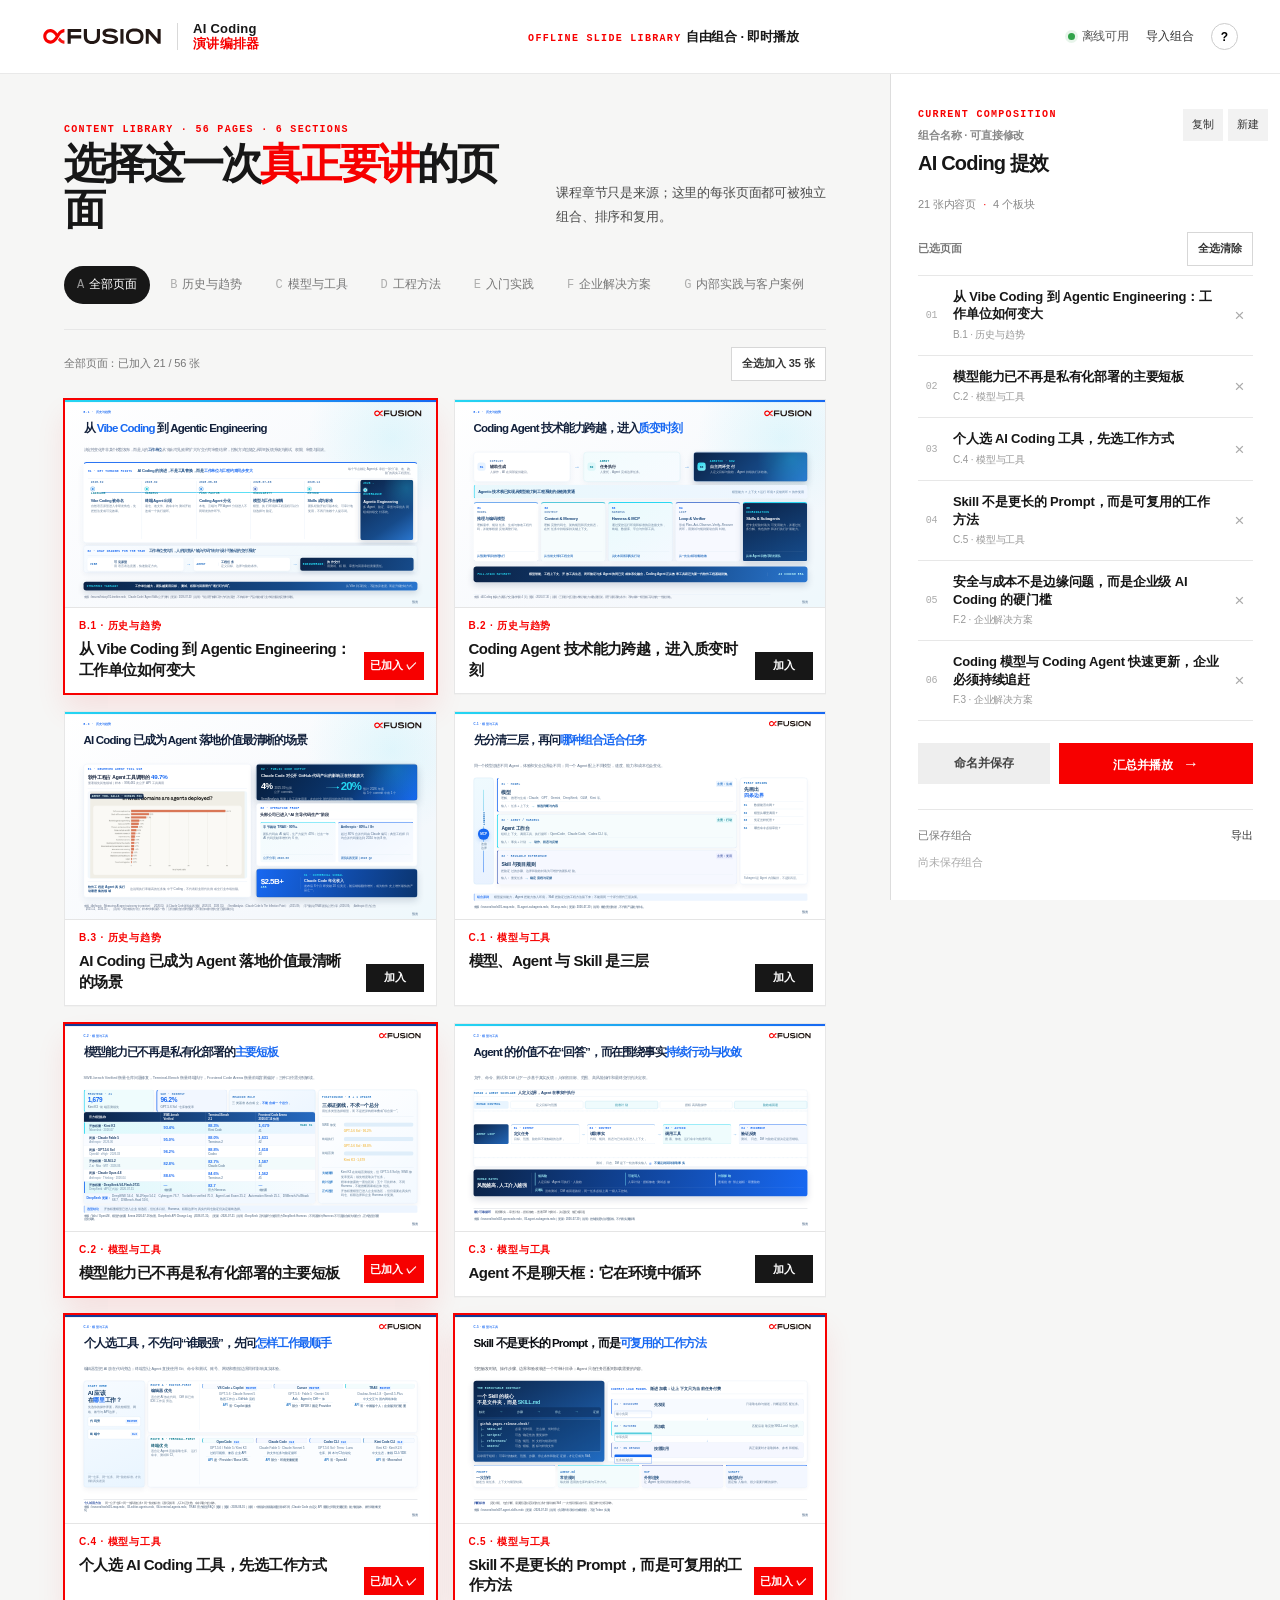
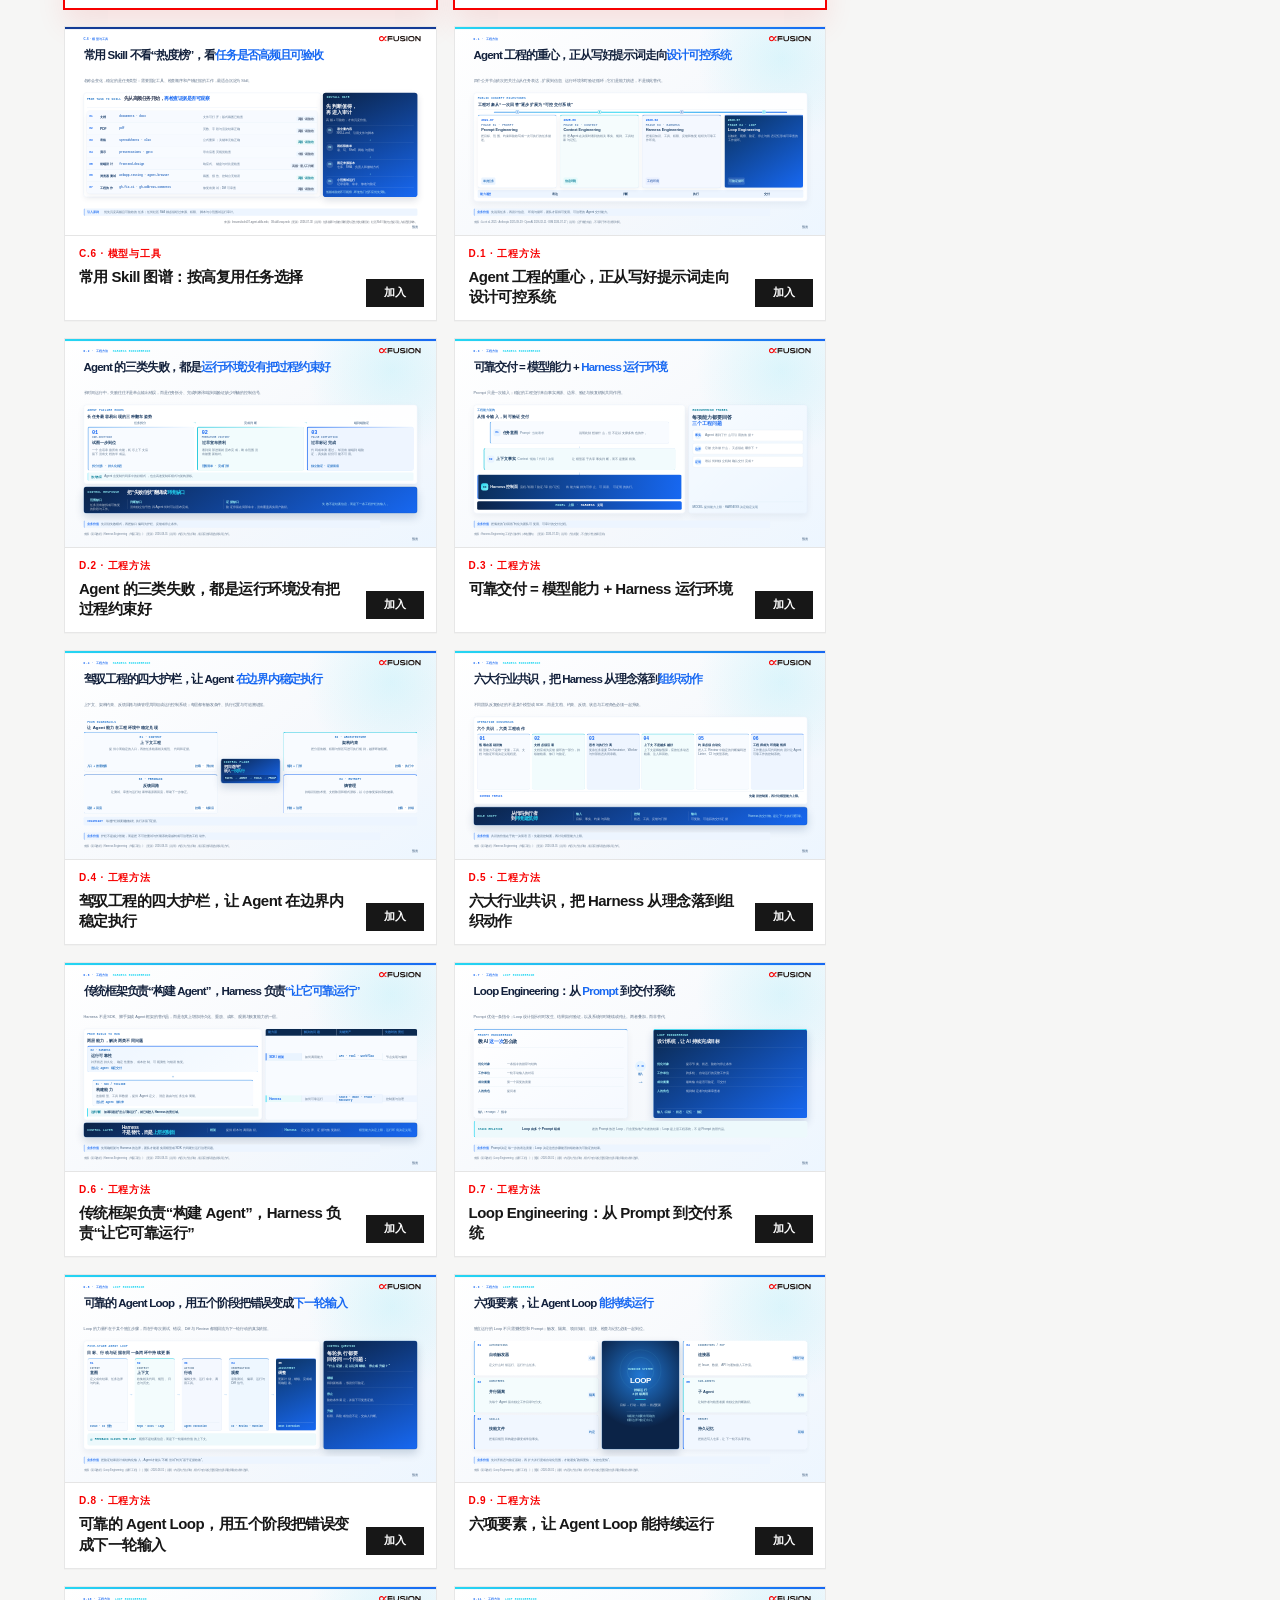
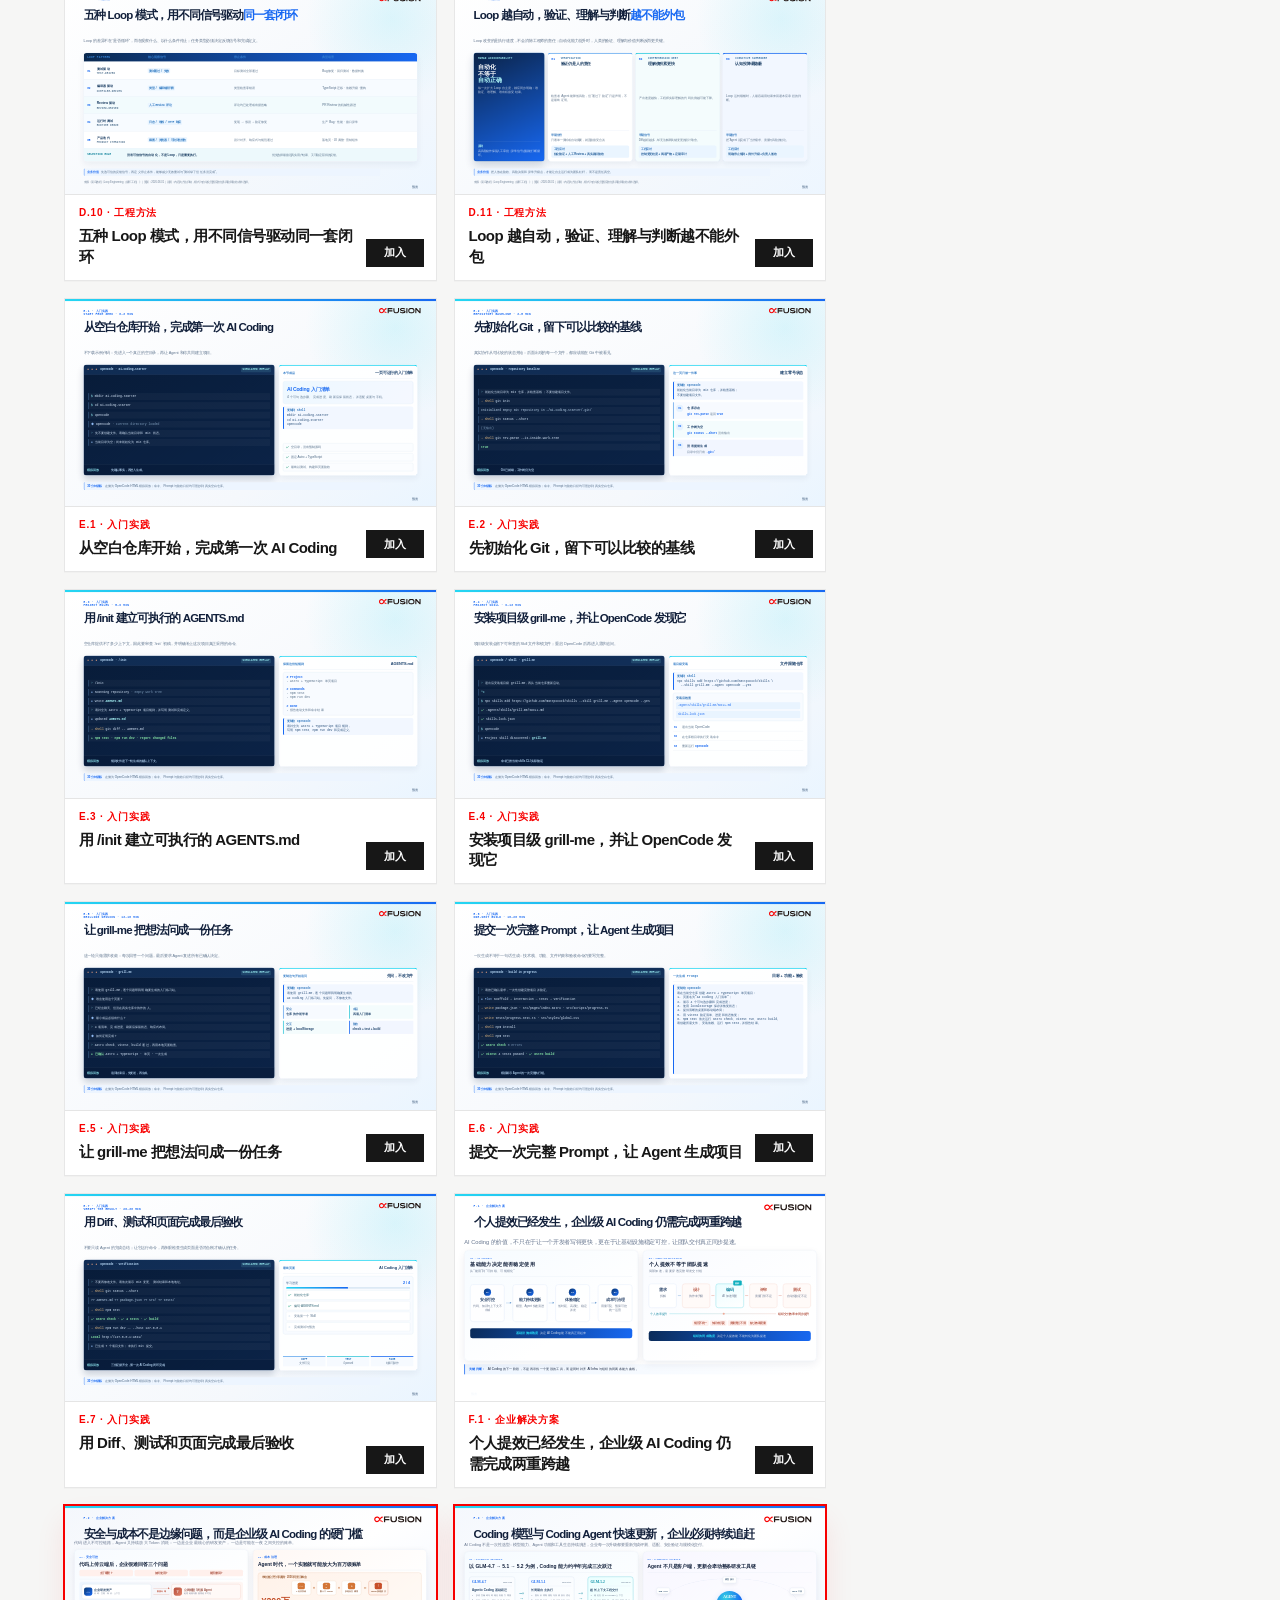
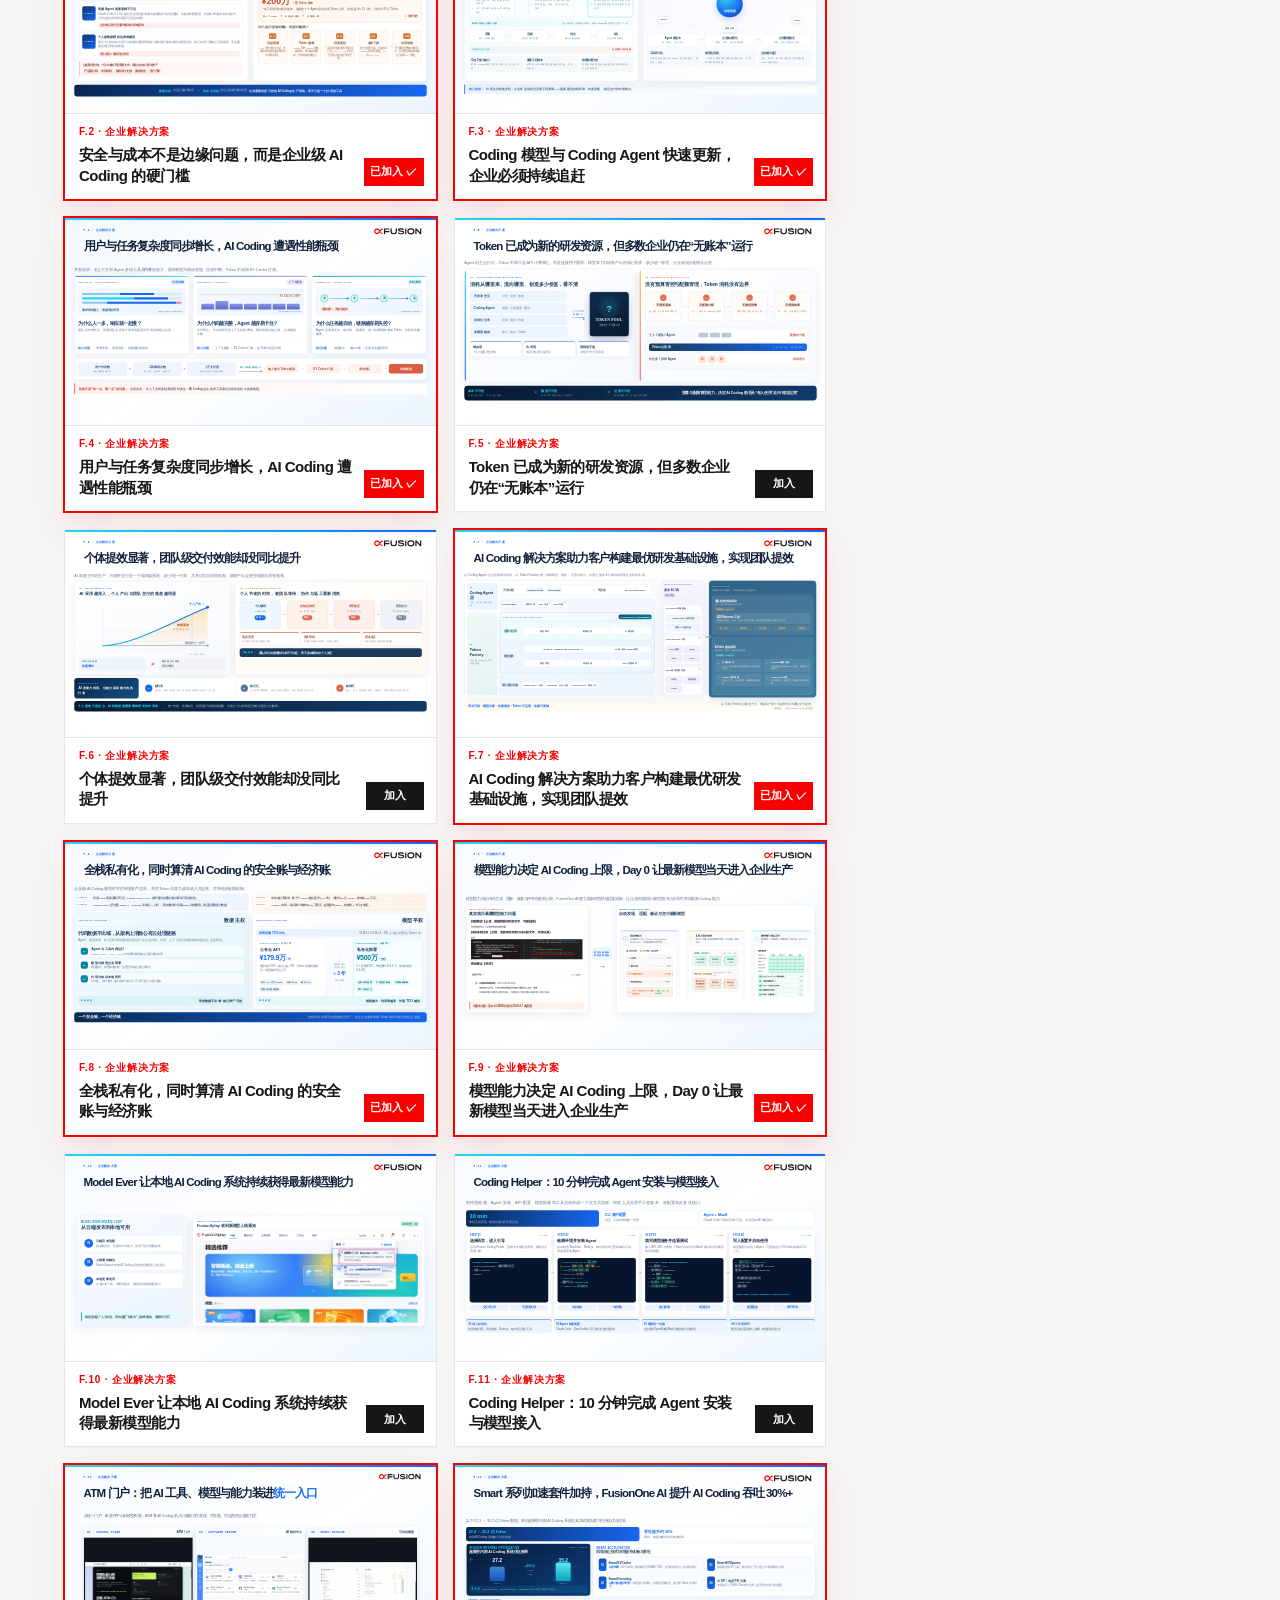
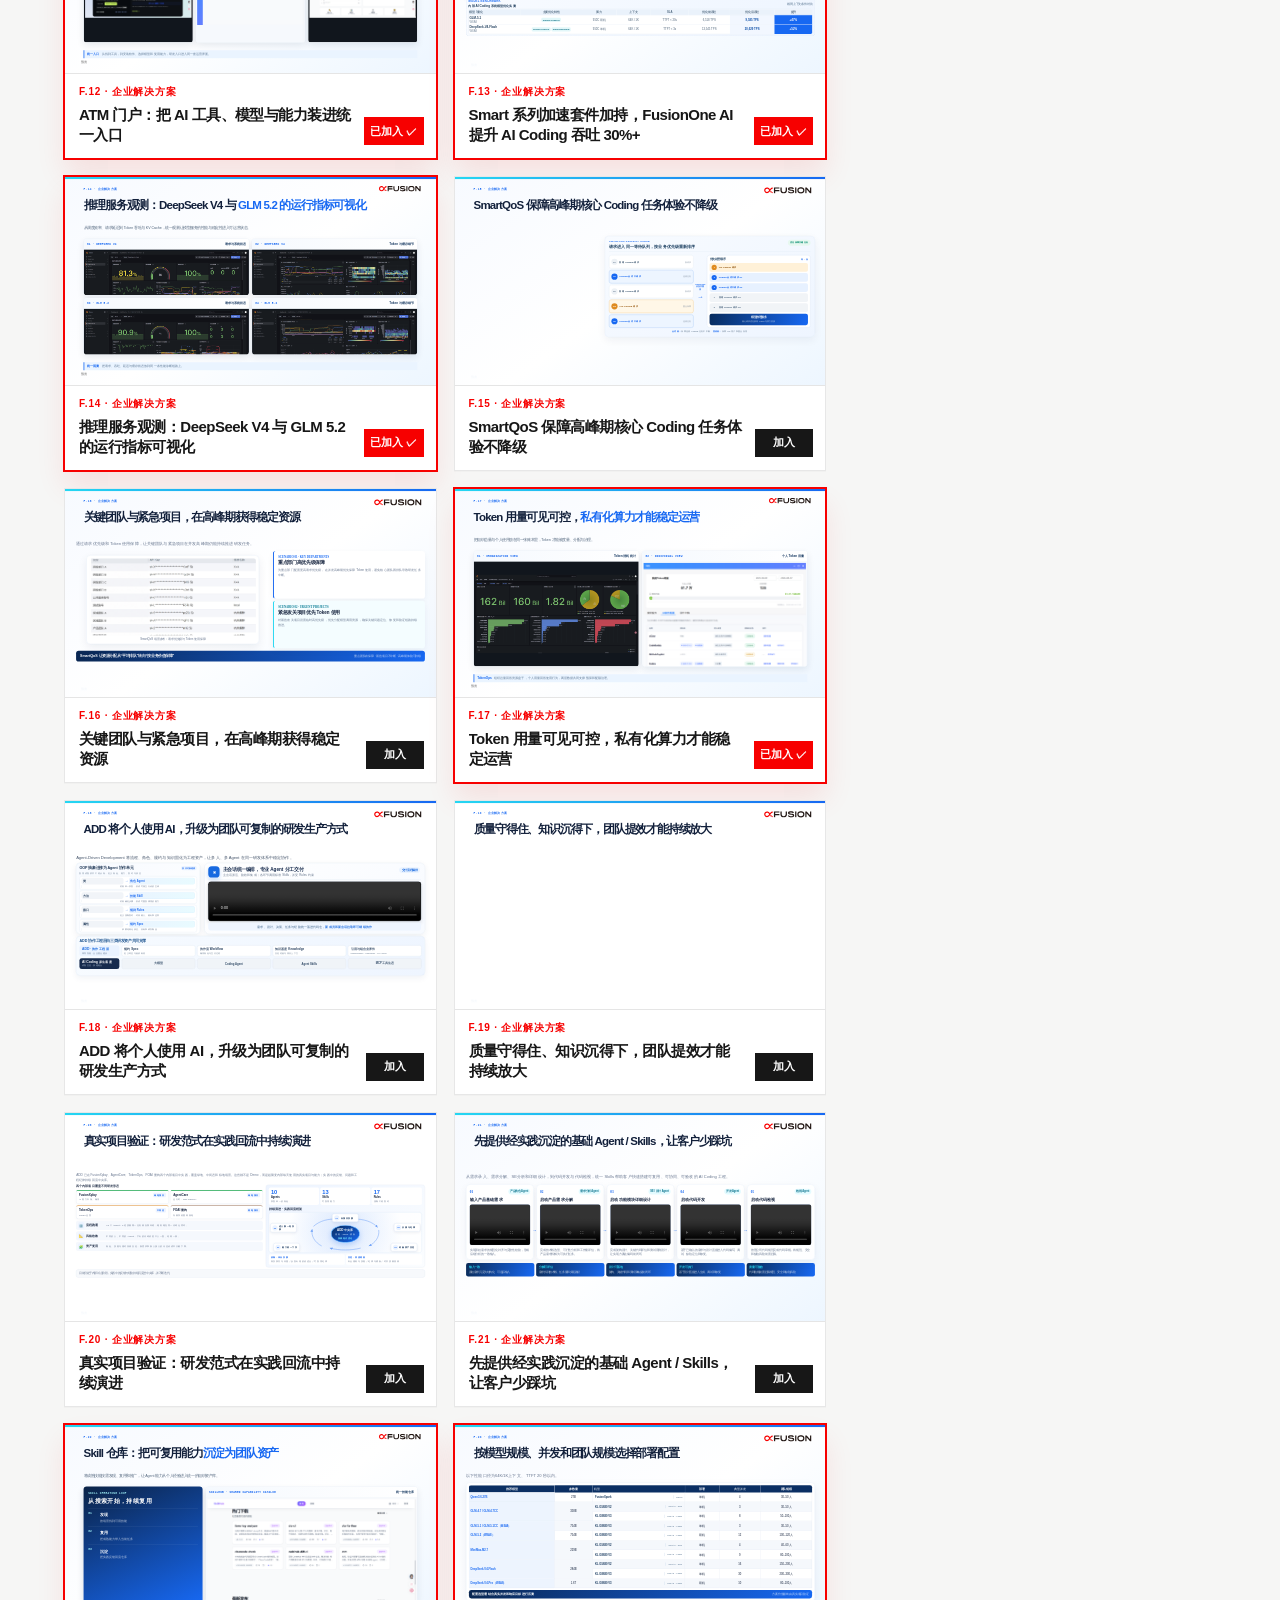
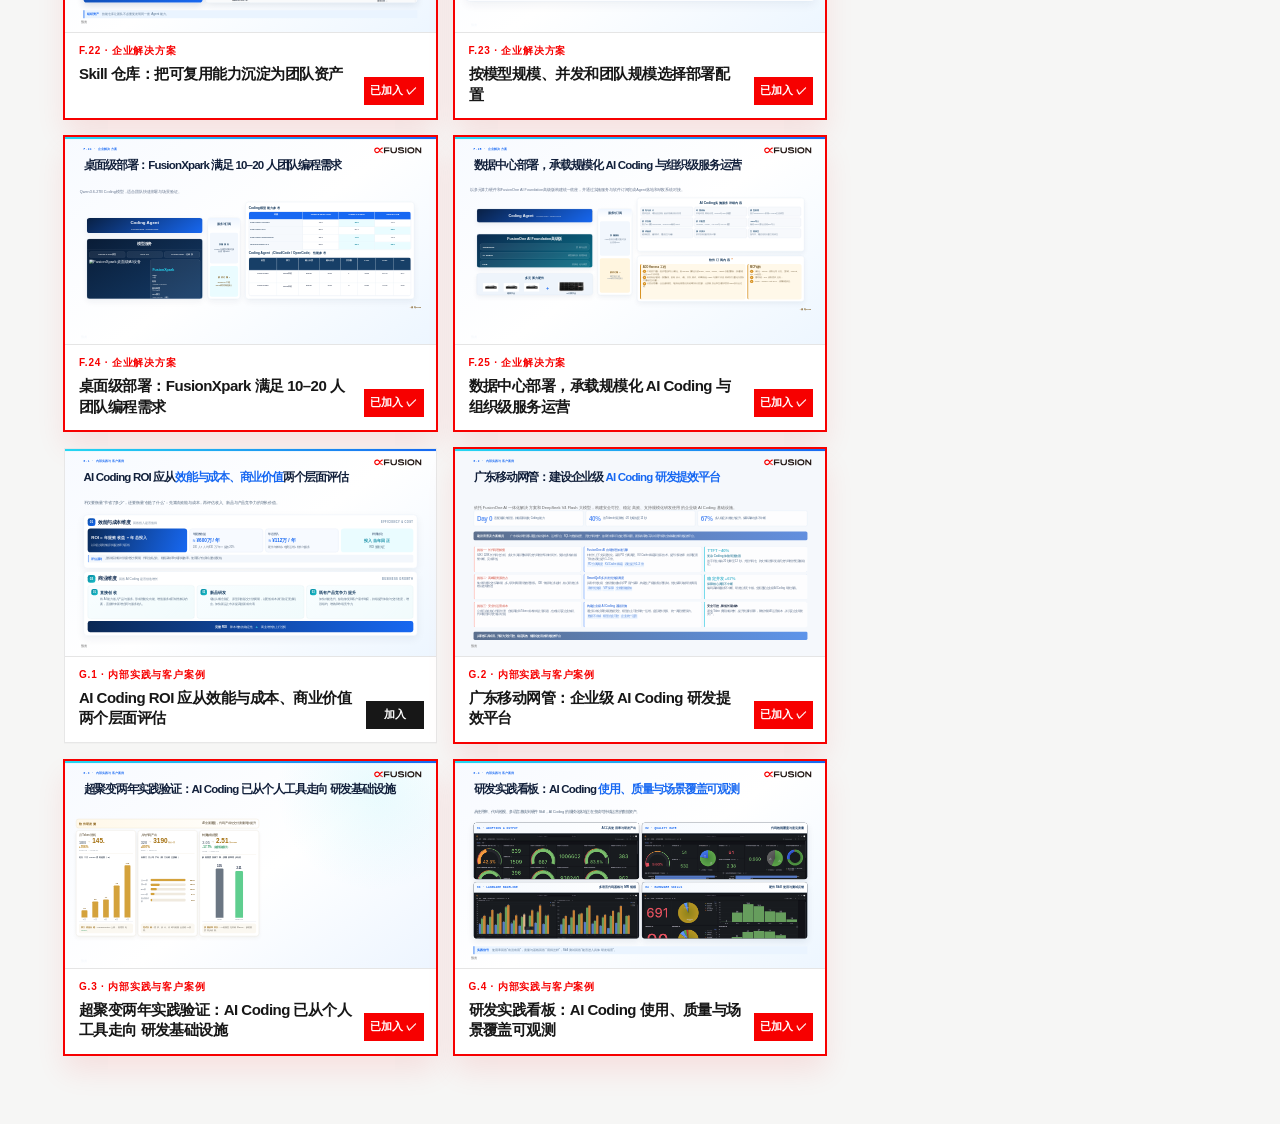
==== commit cc8354de: "feat: set AI Coding efficiency deck as default" ====
--- a/index.html
+++ b/index.html
@@ -53,7 +53,7 @@
           <div>
             <p class="eyebrow">CURRENT COMPOSITION</p>
             <label class="composition-name-label" for="compositionName">组合名称 · 可直接修改</label>
-            <input id="compositionName" class="composition-name" aria-label="组合名称" value="AI Coding 从零到落地">
+            <input id="compositionName" class="composition-name" aria-label="组合名称" value="AI Coding 提效">
           </div>
           <div class="composition-head-actions"><button class="new-button" id="duplicateComposition" type="button">复制</button><button class="new-button" id="newComposition" type="button">新建</button></div>
         </div>
--- a/styles.css
+++ b/styles.css
@@ -476,6 +476,63 @@
 .practice-agent-content{display:grid;grid-template-rows:1fr 31px;gap:4px;padding:5px}.practice-agent-grid{display:grid;grid-template-columns:repeat(4,1fr);gap:5px}.practice-agent-grid>div{min-width:0;padding:5px 6px 4px;border-top:3px solid #61b9d5;background:#f4fbfd}.practice-agent-grid strong{display:block;color:#193650;font-size:12px}.practice-agent-grid span{display:block;margin-top:3px;color:#63778d;font-size:10px;line-height:1.2}.practice-agent-foundation{display:grid;grid-template-columns:.8fr 1.2fr;gap:5px}.practice-agent-foundation>div{display:flex;align-items:center;gap:6px;min-width:0;padding:3px 7px;border:1px solid #dce6f1;background:#f8fafc}.practice-agent-foundation b{flex:0 0 auto;color:#36516f;font-size:11px}.practice-agent-foundation span{overflow:hidden;color:#6a7d92;font-size:10px;white-space:nowrap;text-overflow:ellipsis}.practice-agent-foundation .practice-coding-agent{border-color:#86b7f8;background:linear-gradient(90deg,#eaf3ff,#edfaff)}.practice-coding-agent b{color:#1768f2}.practice-coding-agent span{color:#315c8c;font-weight:700}
 .practice-platform-layer{border-color:#bfd5ef}.practice-platform-layer .practice-layer-rail{background:linear-gradient(160deg,#dfeeff,#e9fbff)}.practice-platform-stack{display:grid;grid-template-rows:repeat(4,1fr);gap:4px;padding:6px}.practice-platform-row{min-height:0;display:grid;grid-template-columns:84px 1fr;align-items:center;gap:6px;padding:4px 6px;border-left:3px solid #1768f2;background:#f7faff}.practice-platform-row>b{color:#284765;font-size:11px}.practice-platform-row>div{display:grid;grid-template-columns:repeat(4,1fr);gap:4px}.practice-platform-row span{padding:3px 4px;border:1px solid #d7e4f1;border-radius:4px;background:#fff;color:#536a82;text-align:center;font-size:10px;line-height:1.2}.practice-model-row p{margin:0;color:#586f87;font-size:10px;line-height:1.3}.practice-model-row p strong{color:#1768f2}.practice-platform-row:nth-child(3)>div{grid-template-columns:repeat(5,1fr)}.practice-compute-row>div{grid-template-columns:1fr 1.55fr 1fr;gap:6px}.practice-compute-row span{display:flex;align-items:center;justify-content:center;gap:4px;padding:4px 6px;text-align:center}.practice-compute-row span b{overflow:hidden;color:#405a75;font-size:11px;white-space:nowrap;text-overflow:ellipsis}.practice-compute-row .practice-kunlun{border-color:#a9c9ef;background:#f1f7ff}.practice-compute-row .practice-kunlun b{color:#174b83}
 
+/* G.4 / Observability wall: four source dashboards make adoption, quality, language and hardware evidence legible together. */
+.proof-observability-slide{--enterprise-blue:#1768f2;--enterprise-cyan:#25d7f2;background:linear-gradient(145deg,#f7faff 0%,#fff 52%,#edf6ff 100%);color:#12203b}
+.proof-observability-slide::before{background:linear-gradient(90deg,var(--enterprise-cyan),var(--enterprise-blue))}
+.proof-observability-slide::after{content:"";position:absolute;inset:0;pointer-events:none;background-image:linear-gradient(rgba(23,104,242,.035) 1px,transparent 1px),linear-gradient(90deg,rgba(23,104,242,.035) 1px,transparent 1px);background-size:46px 46px;mask-image:linear-gradient(90deg,#000,transparent 82%)}
+.proof-observability-slide .slide-chapter,.proof-observability-slide .slide-title,.proof-observability-slide .practice-page-lead{z-index:1}
+.proof-observability-slide .slide-chapter{color:var(--enterprise-blue)}
+.proof-observability-slide .slide-title{top:13%;font-size:clamp(24px,3.1vw,54px);line-height:1.1;letter-spacing:-.07em}
+.proof-observability-slide .slide-title span{color:var(--enterprise-blue)}
+.proof-observability-slide .practice-page-lead{top:25.5%;font-size:14px;line-height:1.45}
+.observability-dashboard-grid{position:absolute;z-index:1;top:32%;right:5%;bottom:12.5%;left:5%;display:grid;grid-template-columns:repeat(2,minmax(0,1fr));grid-template-rows:repeat(2,minmax(0,1fr));gap:10px}
+.observability-dashboard-card{display:flex;min-width:0;min-height:0;flex-direction:column;margin:0;overflow:hidden;border:1px solid #d6e3f1;border-radius:12px;background:#10161e;box-shadow:0 12px 28px rgba(8,31,68,.09)}
+.observability-dashboard-card figcaption{display:flex;min-height:42px;align-items:center;justify-content:space-between;gap:12px;padding:0 12px;border-bottom:1px solid #dce7f3;background:linear-gradient(90deg,#f5f9fe,#fff)}
+.observability-dashboard-card figcaption span{color:#1768f2;font:800 11px/1.1 ui-monospace,SFMono-Regular,Menlo,monospace;letter-spacing:.055em;white-space:nowrap}
+.observability-dashboard-card figcaption strong{color:#193b63;font-size:12px;line-height:1.25;white-space:nowrap}
+.observability-image-frame{display:grid;min-height:0;flex:1;place-items:center;padding:5px;background:#11161d}
+.observability-image-frame img{display:block;width:100%;height:100%;object-fit:contain;object-position:center}
+.observability-dashboard-note{position:absolute;z-index:2;right:5%;bottom:5%;left:5%;margin:0;padding:7px 11px;border-left:3px solid #1768f2;background:#eaf4ff;color:#587390;font-size:12px;line-height:1.4}
+.observability-dashboard-note b{margin-right:9px;color:#1768f2}
+
+/* F / Evidence walls: ATM, inference observability, TokenOps and SkillHub use
+   a shared evidence-card system while keeping their information structures distinct. */
+.solution-proof-wall-slide{--solution-blue:#1768f2;--solution-cyan:#25d7f2;background:linear-gradient(145deg,#f7faff 0%,#fff 52%,#edf6ff 100%);color:#12203b}
+.solution-proof-wall-slide::before{background:linear-gradient(90deg,var(--solution-cyan),var(--solution-blue))}
+.solution-proof-wall-slide::after{content:"";position:absolute;inset:0;pointer-events:none;background-image:linear-gradient(rgba(23,104,242,.035) 1px,transparent 1px),linear-gradient(90deg,rgba(23,104,242,.035) 1px,transparent 1px);background-size:46px 46px;mask-image:linear-gradient(90deg,#000,transparent 82%)}
+.solution-proof-wall-slide .slide-chapter,.solution-proof-wall-slide .slide-title,.solution-proof-wall-slide .solution-proof-lead{z-index:1}
+.solution-proof-wall-slide .slide-chapter{color:var(--solution-blue)}
+.solution-proof-wall-slide .slide-logo{right:4%;top:4.2%;width:11.5%;z-index:1}
+.solution-proof-wall-slide .slide-title{top:13%;font-size:clamp(24px,3.1vw,54px);line-height:1.1;letter-spacing:-.07em}
+.solution-proof-wall-slide .slide-title span{color:var(--solution-blue)}
+.solution-proof-lead{position:absolute;z-index:1;top:25.5%;right:5%;left:5%;margin:0;color:#52667d;font-size:14px;line-height:1.45}
+.solution-proof-card{display:flex;min-width:0;min-height:0;flex-direction:column;margin:0;overflow:hidden;border:1px solid #d6e3f1;border-radius:12px;background:#fff;box-shadow:0 12px 28px rgba(8,31,68,.09)}
+.solution-proof-card figcaption{display:flex;min-height:42px;align-items:center;justify-content:space-between;gap:12px;padding:0 12px;border-bottom:1px solid #dce7f3;background:linear-gradient(90deg,#f5f9fe,#fff)}
+.solution-proof-card figcaption span{color:#1768f2;font:800 11px/1.1 ui-monospace,SFMono-Regular,Menlo,monospace;letter-spacing:.055em;white-space:nowrap}
+.solution-proof-card figcaption strong{color:#193b63;font-size:12px;line-height:1.25;white-space:nowrap}
+.solution-proof-image{display:grid;min-height:0;flex:1;place-items:center;padding:5px;background:#11161d}
+.solution-proof-image img{display:block;width:100%;height:100%;object-fit:contain;object-position:center}
+.solution-atm-grid{position:absolute;z-index:1;top:32%;right:5%;bottom:12.5%;left:5%;display:grid;grid-template-columns:repeat(3,minmax(0,1fr));gap:10px}
+.solution-atm-grid .solution-proof-card:nth-child(2) .solution-proof-image,.solution-proof-image.token-personal-image{background:#f6f9fd}
+.solution-observability-grid{position:absolute;z-index:1;top:32%;right:5%;bottom:12.5%;left:5%;display:grid;grid-template-columns:repeat(2,minmax(0,1fr));grid-template-rows:repeat(2,minmax(0,1fr));gap:10px}
+.solution-token-pair{position:absolute;z-index:1;top:32%;right:5%;bottom:12.5%;left:5%;display:grid;grid-template-columns:repeat(2,minmax(0,1fr));gap:12px}
+.solution-skill-hub-layout{position:absolute;z-index:1;top:32%;right:5%;bottom:12.5%;left:5%;display:grid;grid-template-columns:.72fr 1.28fr;gap:12px}
+.solution-skill-hub-rail{display:flex;min-width:0;flex-direction:column;padding:18px;border-radius:12px;background:linear-gradient(155deg,#0b2347,#1768f2);color:#fff;box-shadow:0 13px 28px rgba(8,31,68,.14)}
+.solution-skill-hub-rail>span{color:#9cecf5;font:800 11px/1.1 ui-monospace,SFMono-Regular,Menlo,monospace;letter-spacing:.08em}
+.solution-skill-hub-rail h3{margin:10px 0 18px;color:#fff;font-size:25px;line-height:1.12}
+.solution-skill-hub-rail>div{display:grid;grid-template-columns:36px 1fr;gap:4px 9px;padding:12px 0;border-top:1px solid rgba(255,255,255,.18)}
+.solution-skill-hub-rail>div b{color:#9cecf5;font:800 12px/1.1 ui-monospace,SFMono-Regular,Menlo,monospace}
+.solution-skill-hub-rail>div strong{color:#fff;font-size:15px}
+.solution-skill-hub-rail>div p{grid-column:2;margin:0;color:rgba(255,255,255,.74);font-size:12px;line-height:1.4}
+.solution-skill-hub-figure{display:flex;min-width:0;flex-direction:column;margin:0;overflow:hidden;border:1px solid #d6e3f1;border-radius:12px;background:#fff;box-shadow:0 12px 28px rgba(8,31,68,.09)}
+.solution-skill-hub-figure figcaption{display:flex;min-height:42px;align-items:center;justify-content:space-between;gap:12px;padding:0 12px;border-bottom:1px solid #dce7f3;background:linear-gradient(90deg,#f5f9fe,#fff)}
+.solution-skill-hub-figure figcaption span{color:#1768f2;font:800 11px/1.1 ui-monospace,SFMono-Regular,Menlo,monospace;letter-spacing:.055em;white-space:nowrap}
+.solution-skill-hub-figure figcaption strong{color:#193b63;font-size:12px;line-height:1.25;white-space:nowrap}
+.solution-skill-hub-figure>div{display:grid;min-height:0;flex:1;place-items:center;padding:6px;background:#f7f9fc}
+.solution-skill-hub-figure img{display:block;width:100%;height:100%;object-fit:contain}
+.solution-proof-note{position:absolute;z-index:2;right:5%;bottom:5%;left:5%;margin:0;padding:7px 11px;border-left:3px solid #1768f2;background:#eaf4ff;color:#587390;font-size:12px;line-height:1.4}
+.solution-proof-note b{margin-right:9px;color:#1768f2}
+
 /* E / Harness Engineering: keep the source material's varied information structures inside the shared blue engineering visual system. */
 .methods-base{--harness-blue:#2563eb;--harness-cyan:#22c7e8;--harness-navy:#132d59;background:#f4f7fc;color:#132544}
 .methods-base::before{background:linear-gradient(90deg,var(--harness-cyan),var(--harness-blue))}
@@ -1541,7 +1598,7 @@
 
 /* The player keeps a native 1440 × 810 canvas, then scales that canvas as one unit.
    This prevents dense method slides from reflowing differently in a short browser window. */
-.player .deck-stage{height:calc(100vh - 53px);padding:0;overflow:hidden}.player .presentation-slide{width:1440px;height:810px;max-width:none;aspect-ratio:auto;animation:none;transform:scale(var(--player-scale,1));transform-origin:50% 0}
+.player .deck-stage{height:calc(100vh - 53px);padding:0;overflow:hidden}.player .presentation-slide{width:1440px;height:810px;max-width:none;aspect-ratio:auto;animation:none;transform:scale(var(--player-scale,1));transform-origin:50% 50%}
 
 /* D2 / D3 / D6 reserve the larger native canvas for audience-facing text. */
 .methods-agent-failure-slide .method-failure-axis{font-size:11px;line-height:1.1}.methods-agent-failure-slide .method-agent-failure-grid p{font-size:13px;line-height:1.4}.methods-agent-failure-slide .method-agent-failure-grid em{font-size:11px}.methods-agent-failure-slide .method-agent-failure-response div p{font-size:12px;line-height:1.3}.methods-agent-failure-slide .method-agent-failure-response footer{font-size:12px}
